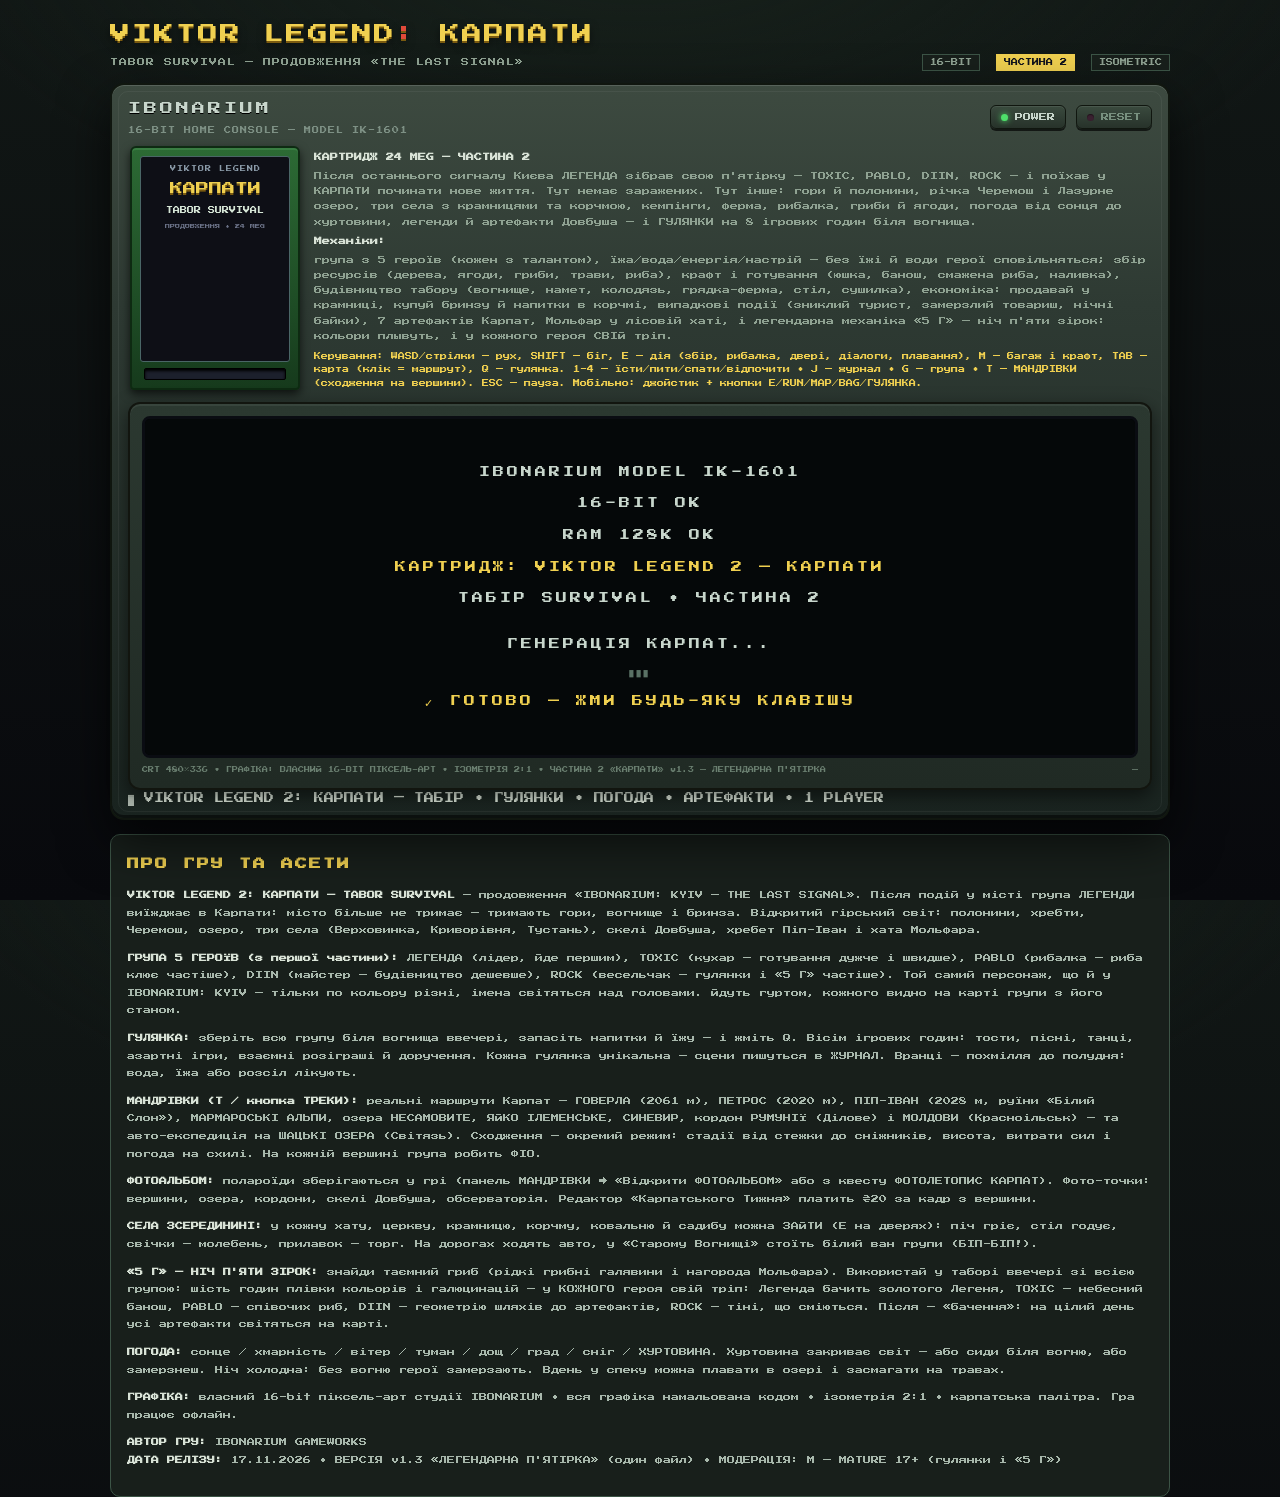
==== index.html @ 7508c74d "Add files via upload" ====
<!DOCTYPE html>
<html lang="uk">
<head>
<meta charset="UTF-8">
<meta name="viewport" content="width=device-width, initial-scale=1, maximum-scale=1, user-scalable=no">
<title>VIKTOR LEGEND 2: КАРПАТИ — TABOR SURVIVAL • 16-BIT</title>
<link rel="preconnect" href="https://fonts.googleapis.com">
<link rel="preconnect" href="https://fonts.gstatic.com" crossorigin>
<link href="https://fonts.googleapis.com/css2?family=Press+Start+2P&display=swap" rel="stylesheet">
<style>
/* VIKTOR LEGEND 2: KARPATY — console shell + HUD styles (part 2, Carpathian edition) */
:root{
  --bg0:#08090d; --bg1:#111715; --bg2:#181f1b; --bg3:#20292a;
  --met1:#2e3a33; --met2:#3d4a40; --met3:#4a5a4e; --metD:#1a2420;
  --ink:#d8e2d6; --dim:#8fa292; --gold:#f0d050; --red:#e04a3a; --grn:#4ee06a;
  --hp:#4ec84e; --st:#3aa0e0; --hu:#e0a030; --wa:#38b8d8; --mo:#e07ab8;
  --darkhud:#0b1410cc; --darkhud2:#0b1410ee; --line:#3c5446;
}
*{margin:0;padding:0;box-sizing:border-box}
html,body{height:100%}
body{
  background:
    radial-gradient(1200px 600px at 50% -10%, #17211b 0%, transparent 60%),
    linear-gradient(180deg, var(--bg1), var(--bg0));
  color:var(--ink);
  font-family:'Press Start 2P', monospace;
  font-size:10px; line-height:1.6;
  display:flex; justify-content:center;
  padding:18px 10px 30px;
  image-rendering:pixelated;
}
#shell{width:min(1060px,100%);display:flex;flex-direction:column;gap:14px}

/* ---------- header ---------- */
#pagehead{display:flex;justify-content:space-between;align-items:flex-end;gap:10px;flex-wrap:wrap}
.ph-t1{font-size:20px;color:var(--gold);letter-spacing:2px;text-shadow:0 2px 0 #7a5a10, 0 4px 8px #0008}
.ph-dot{color:var(--red)}
.ph-t2{display:block;margin-top:6px;font-size:8px;color:var(--dim);letter-spacing:1px}
.ph-badge{font-size:7px;color:var(--dim);border:1px solid var(--line);padding:4px 7px;margin-left:6px;background:var(--bg2)}
.ph-badge.gold{color:#12141c;background:var(--gold);border-color:var(--gold)}

/* ---------- console shell ---------- */
#console{
  background:linear-gradient(180deg,var(--met2),var(--met1) 30%,var(--metD));
  border:2px solid #10160f; border-radius:14px;
  box-shadow:0 20px 50px #000a, inset 0 1px 0 #ffffff22, inset 0 -3px 0 #0008;
  padding:14px 16px 12px; position:relative;
}
#console:before{content:"";position:absolute;inset:6px;border:1px solid #ffffff0d;border-radius:10px;pointer-events:none}
#console-top{display:flex;justify-content:space-between;align-items:center;gap:10px;flex-wrap:wrap;margin-bottom:10px}
.cbrand{display:flex;flex-direction:column;gap:5px}
.cb1{font-size:13px;color:#c8d6cc;letter-spacing:3px;text-shadow:0 1px 0 #000}
.cb2{font-size:7px;color:#7d9084;letter-spacing:1px}
.cctl{display:flex;gap:10px}
.cbtn{
  font-family:inherit;font-size:8px;color:#c8d6cc;background:linear-gradient(180deg,#3a4a3e,#27322a);
  border:1px solid #10160f;border-radius:6px;padding:7px 10px;cursor:pointer;
  display:flex;align-items:center;gap:7px;box-shadow:0 2px 0 #000a, inset 0 1px 0 #ffffff14;
}
.cbtn:active{transform:translateY(1px)}
.cbtn .led{width:7px;height:7px;border-radius:50%;background:#3a2030;box-shadow:inset 0 1px 1px #0007}
.cbtn.active .led{background:var(--grn);box-shadow:0 0 6px var(--grn)}
.cbtn:not(.active){color:#78907f}

/* cartridge row */
#cartrow{display:flex;gap:14px;align-items:stretch;margin:4px 2px 12px}
#cart{
  width:170px;min-height:96px;border-radius:6px 6px 4px 4px;
  background:linear-gradient(180deg,#2c6a34,#1d4a24 70%,#163a1c);
  border:2px solid #0e2a12; box-shadow:0 4px 10px #000a, inset 0 2px 0 #4e9a5866;
  display:flex;flex-direction:column;padding:8px;position:relative;
}
#cart-label{flex:1;background:#0e0f16;border:1px solid #4a6666;border-radius:3px;padding:8px 6px;display:flex;flex-direction:column;gap:5px;text-align:center}
.cl-top{font-size:6px;color:#8a9aa8;letter-spacing:1px}
.cl-mid{font-size:13px;color:var(--gold);text-shadow:0 2px 0 #7a5a10}
.cl-low{font-size:7px;color:#d6e6d6}
.cl-foot{font-size:5px;color:#6a7186;margin-top:2px}
#cart-slot{height:12px;margin:6px 4px 0;background:#1c202c;border-radius:2px;border:1px solid #000;box-shadow:inset 0 2px 3px #000}
#cart-info{flex:1;font-size:8px;color:var(--dim);line-height:1.9;align-self:center}
#cart-info b{color:var(--ink);display:block;margin:4px 0}
.cart-warn{display:block;margin-top:6px;color:var(--gold);font-size:7px}

/* ---------- TV / CRT ---------- */
#tv{
  background:linear-gradient(180deg,#2b3830,#202a24);
  border:2px solid #12150f;border-radius:12px;padding:12px;
  box-shadow:inset 0 2px 0 #ffffff10, 0 6px 18px #0008;
  position:relative;
}
#crt{position:relative;background:#000;border-radius:8px;overflow:hidden;border:3px solid #0a0c12;box-shadow:inset 0 0 40px #000}
#game{display:block;image-rendering:pixelated;image-rendering:crisp-edges;background:#000;margin:0 auto;width:100%;max-width:480px}
#scanlines{position:absolute;inset:0;pointer-events:none;background:repeating-linear-gradient(180deg,#0000 0 2px,#00000038 2px 3px);mix-blend-mode:multiply}
#vign{position:absolute;inset:0;pointer-events:none;background:radial-gradient(ellipse at center, transparent 55%, #00000070 100%)}
#btn-fs-crt{position:absolute;right:8px;top:8px;z-index:9;font-family:inherit;font-size:9px;color:#c8d6cc;background:#0b141088;border:1px solid var(--line);cursor:pointer;padding:4px 6px}
#tv-foot{display:flex;justify-content:space-between;gap:8px;font-size:6px;color:#6a7f70;margin-top:8px;flex-wrap:wrap}

/* ---------- touch controls ---------- */
#dpad{position:absolute;left:3.5%;bottom:8%;width:92px;height:92px;z-index:8;touch-action:none}
#dpad-stick{position:absolute;inset:0;border-radius:50%;background:#0b1410aa;border:2px solid var(--line)}
#dpad.on #dpad-stick{border-color:var(--gold)}
#dpad-knob{position:absolute;left:50%;top:50%;width:36px;height:36px;margin:-18px 0 0 -18px;border-radius:50%;background:#2a382e;border:2px solid var(--line);box-shadow:0 3px 0 #000}
#tbtns{position:absolute;right:3.5%;bottom:8%;display:grid;grid-template-columns:repeat(2,64px);gap:8px;z-index:8}
.tbn{width:64px;height:34px;display:flex;align-items:center;justify-content:center;font-size:8px;color:#d8e2d6;background:#0b1410aa;border:2px solid var(--line);border-radius:8px;user-select:none;cursor:pointer;touch-action:none}
.tbn.on{background:#2a3a2e;border-color:var(--gold);color:var(--gold)}
.tbn.q{grid-column:1/3;height:30px;color:var(--mo);font-size:7px}

/* ---------- HUD ---------- */
.hidden{display:none !important}
#hud{position:absolute;inset:0;pointer-events:none;font-size:8px;z-index:5}
#hud-tl{position:absolute;left:2.5%;top:3%;display:flex;gap:8px;align-items:flex-start}
#face{image-rendering:pixelated;border:2px solid #455c4e;background:#0b1410;box-shadow:0 2px 0 #000}
#hud-bars{display:flex;flex-direction:column;gap:4px;background:var(--darkhud);border:1px solid var(--line);padding:6px 8px;min-width:158px}
.bname{font-size:6px;color:var(--ink)}
.bar{position:relative;height:8px;background:#171a24;border:1px solid #000;width:140px}
.bar i{position:absolute;left:0;top:0;bottom:0;background:var(--hp);width:100%}
.bar u{position:absolute;right:2px;top:-1px;font-size:6px;color:#fff8;text-decoration:none;line-height:9px}
.bar-row{display:flex;align-items:center;gap:4px}
.bar.mini{width:48px;height:5px}
.bar.mini i{background:var(--hu)}
.bar.mini.wa i{background:var(--wa)}
.bar.mini.mo i{background:var(--mo)}
.lbls{font-size:5px;color:#8a9a8e;gap:10px}
.lbls span{width:48px;text-align:center}
#hud-team{display:flex;flex-direction:column;gap:2px;margin-top:3px}
.tm-row{display:flex;align-items:center;gap:5px;font-size:6px;color:#b8c8ba}
.tm-row .dot{width:6px;height:6px;flex:0 0 auto}
.tm-row .stt{margin-left:auto;color:#78907f}
.tm-row.bad .stt{color:#e07060}

#hud-tr{position:absolute;right:2.5%;top:3%;display:flex;flex-direction:column;align-items:flex-end;gap:4px}
#hud-loc{font-size:8px;color:var(--gold);text-shadow:0 1px 0 #000;background:var(--darkhud);border:1px solid var(--line);padding:3px 6px}
#hud-day{font-size:6px;color:#aec6b4;background:var(--darkhud);border:1px solid var(--line);padding:3px 6px}
#hud-day b{color:var(--gold)}
#hud-wx.wxs{color:#f0d050}#hud-wx.wxc{color:#c8cdd8}#hud-wx.wxw{color:#c8cdd8}#hud-wx.wxf{color:#9aa8c0}#hud-wx.wxr{color:#7ab0e0}#hud-wx.wxh{color:#8ad0e0}#hud-wx.wxn{color:#a8c8e8}#hud-wx.wxb{color:#e8f4ff}
#minimap{image-rendering:pixelated;border:2px solid var(--line);background:#07080d;box-shadow:0 2px 0 #000;width:120px;height:120px}
#hud-mission{display:flex;align-items:center;gap:6px;background:var(--darkhud);border:1px solid var(--line);padding:5px 7px;max-width:200px}
.mflag{width:0;height:0;border-left:6px solid transparent;border-right:6px solid transparent;border-top:8px solid var(--gold);flex:0 0 auto}
#hud-mtitle{font-size:6px;color:var(--gold);line-height:1.5}
#hud-mob{font-size:6px;color:var(--grn);background:var(--darkhud);border:1px solid var(--line);padding:3px 6px}
#hud-mob:empty{display:none}

#hud-alert{position:absolute;left:50%;top:2.5%;transform:translateX(-50%);font-size:7px;letter-spacing:1px;
  padding:5px 10px;background:var(--darkhud2);border:1px solid var(--line);white-space:nowrap;z-index:6;
  max-width:62%;overflow:hidden;text-overflow:ellipsis;text-shadow:0 1px 0 #000}
#hud-alert.al-red{color:#ffb2a2;background:#3a1210dd;border-color:#e04a3a;animation:alblink .9s ease-in-out infinite}
#hud-alert.al-warn{color:#f0d050;background:#2e2410dd;border-color:#b08624;animation:alblink 1.6s ease-in-out infinite}
#hud-alert.al-ok{color:#8fd090;background:#122a18dd;border-color:#3e7a4e}
#hud-alert.al-fun{color:#e8a0d0;background:#2a1028dd;border-color:#b05a98;animation:alblink 1.2s ease-in-out infinite}
@keyframes alblink{0%,100%{opacity:1}50%{opacity:.5}}

#hotbar{position:absolute;left:2.5%;bottom:26%;display:flex;gap:6px;z-index:5}
.slot{position:relative;width:44px;height:30px;background:var(--darkhud2);border:2px solid var(--line);display:flex;align-items:center;justify-content:center}
.slot b{position:absolute;left:2px;top:1px;font-size:6px;color:#8a9a8e;font-weight:400}
.slot span{font-size:5px;color:var(--ink);text-align:center;line-height:1.3}

#prompt{position:absolute;left:50%;bottom:24%;transform:translateX(-50%);font-size:8px;color:#fff;background:var(--darkhud2);border:1px solid var(--gold);padding:6px 10px;white-space:nowrap;z-index:5}
#prompt b{color:var(--gold)}
#log{position:absolute;left:50%;bottom:6%;transform:translateX(-50%);display:flex;flex-direction:column;gap:2px;align-items:center;width:70%;z-index:5}
.log-line{font-size:6px;color:#cfd8d2;background:#0b1410aa;padding:2px 6px;animation:logfade 4s forwards;text-align:center}
.log-line.gold{color:var(--gold)}
.log-line.red{color:#ff8a7a}
.log-line.fun{color:#e8a0d0}
@keyframes logfade{0%{opacity:0;transform:translateY(4px)}8%{opacity:1;transform:none}75%{opacity:1}100%{opacity:0}}
#banner{position:absolute;left:50%;top:30%;transform:translateX(-50%);font-size:10px;color:var(--gold);background:var(--darkhud2);border:2px solid var(--gold);padding:10px 16px;text-align:center;animation:ban 2.6s forwards;white-space:nowrap;z-index:7;max-width:90%}
@keyframes ban{0%{opacity:0;transform:translateX(-50%) scale(.9)}10%{opacity:1;transform:translateX(-50%) scale(1)}80%{opacity:1}100%{opacity:0}}

/* ---------- screens / panels ---------- */
/* v1.3: z-index 30 — ДІАЛОГИ ТА ПАНЕЛІ ПОВЕРХ МОБІЛЬНИХ КНОПОК (dpad/tbtns z:8) */
#ui{position:absolute;inset:0;pointer-events:none;font-size:9px;z-index:30}
.screen{position:absolute;inset:0;background:#050809;display:flex;flex-direction:column;align-items:center;justify-content:center;gap:14px;pointer-events:auto;text-align:center;padding:4%}
.menu{display:flex;flex-direction:column;gap:8px;align-items:center}
.mi{font-size:9px;color:#9ab5a5;padding:7px 14px;border:1px solid transparent;cursor:pointer;letter-spacing:1px}
.mi.sel{color:var(--gold);border-color:var(--gold);background:#f0d05014}
.mi:before{content:"» ";visibility:hidden}
.mi.sel:before{visibility:visible}

#boot{justify-content:center}
#boot .bline{font-size:11px;color:#c8d6cc;letter-spacing:3px}
#boot .bline.dim{font-size:7px;color:#5a7165}
#boot .bline.gold{color:var(--gold)}
#boot .blink{animation:blink 1s steps(2) infinite}
@keyframes blink{50%{opacity:0}}

#title{background:radial-gradient(ellipse at 50% 30%, #101a12 0%, #050809 75%)}
#logo{image-rendering:pixelated;width:min(480px,80%)}
#title-foot{font-size:6px;color:#5a7165;letter-spacing:1px}

#dlg{background:#05080966}
#dlg-box{width:min(92%,460px);background:var(--darkhud2);border:2px solid var(--line);padding:14px;text-align:left}
#dlg-name{font-size:8px;color:var(--gold);margin-bottom:8px}
#dlg-text{font-size:8px;color:#d8e2d6;line-height:2;min-height:44px}
#dlg-opts{display:flex;flex-direction:column;gap:6px;margin-top:10px}
.dopt{font-size:8px;color:#9ab5a5;border:1px solid var(--line);padding:6px 8px;cursor:pointer;text-align:left}
.dopt.sel{color:var(--gold);border-color:var(--gold)}
.dopt small{display:block;color:#6a8a76;font-size:6px;margin-top:2px}

#panel{background:#04070a;padding:2.5%}
#panel-box{width:min(96%,700px);max-height:100%;margin:0 auto;display:flex;flex-direction:column;background:var(--darkhud2);border:2px solid var(--line);padding:12px;text-align:left}
#panel-head{display:flex;justify-content:space-between;align-items:center;gap:8px;margin-bottom:8px}
#panel-title{font-size:11px;color:var(--gold);letter-spacing:2px}
#panel-x{font-size:6px;color:#6a8a76}
#panel-body{overflow-y:auto;font-size:8px;line-height:1.9;min-height:120px}
#panel-body::-webkit-scrollbar{width:8px}
#panel-body::-webkit-scrollbar-thumb{background:var(--met2)}
.prow{display:flex;gap:8px;align-items:center;background:#0b141066;border:1px solid var(--line);padding:6px 8px;margin-bottom:4px}
.prow.click{cursor:pointer}
.prow.click:hover{border-color:var(--gold)}
.prow .q{color:var(--gold);min-width:30px}
.prow .nm{flex:1}
.prow .ds{color:#6a8a76;font-size:6px;flex:1.4}
.prow .ok{color:var(--grn);font-size:6px}
.prow .no{color:#78907f;font-size:6px}
.prow.head{color:var(--gold);background:#14201a66}
.prow.done{opacity:.5}
.pcard{background:#0b141066;border:1px solid var(--line);padding:8px;margin-bottom:6px}
.pcard b{color:var(--gold)}
.pcard .ds{color:#8fa292;font-size:7px;line-height:1.8}
.bar-in{width:100%;height:8px;background:#171a24;border:1px solid #000;margin-top:4px;position:relative}
.bar-in i{position:absolute;left:0;top:0;bottom:0;background:var(--gold)}

#scene{background:#050809cc}
#scene-box{width:min(94%,480px);background:var(--darkhud2);border:2px solid var(--mo);padding:16px}
#scene-icon{font-size:22px;margin-bottom:8px}
#scene-title{font-size:10px;color:var(--mo);letter-spacing:1px;margin-bottom:10px}
#scene-text{font-size:8px;color:#e6dced;line-height:2.1;text-align:left}
#scene-foot{font-size:7px;color:#8a7a9a;margin-top:10px;animation:blink 1.4s steps(2) infinite}

#fade{position:absolute;inset:0;background:#000;pointer-events:auto;opacity:0;transition:opacity .5s}
#fade.on{opacity:1}

/* big map */
#map-row{display:flex;gap:10px;align-items:center;justify-content:center;width:min(96%,700px);flex-wrap:wrap}
#mapc{image-rendering:pixelated;width:min(100%,470px);border:2px solid var(--line);background:#07080d;cursor:crosshair}
#map-side{width:170px;max-height:300px;overflow-y:auto;text-align:left}
.map-it{font-size:7px;padding:5px 6px;border:1px solid var(--line);margin-bottom:4px;cursor:pointer;color:#b8c8ba;background:#0b141066}
.map-it:hover{border-color:var(--gold);color:var(--gold)}
.map-it small{display:block;color:#6a8a76;font-size:6px}

/* ---------- about / footer ---------- */
#about{background:var(--bg2);border:1px solid var(--line);border-radius:10px;padding:16px;font-size:8px;line-height:2.2;color:#a8b8ac;text-align:left}
#about h3{font-size:12px;color:var(--gold);margin-bottom:10px;letter-spacing:2px}
#about p{margin-bottom:10px}
#about b{color:var(--ink)}

/* ---------- fake fullscreen / mobile ---------- */
@media (max-width:700px){
  body{padding:8px 4px 16px}
  .ph-t1{font-size:12px}
  #cartrow{flex-direction:column}
  #cart{width:100%}
  #cart-info{font-size:7px}
  .tbn{width:56px;height:30px;font-size:7px}
  #dpad{width:78px;height:78px}
  /* v1.3: КОМПАКТНИЙ HUD — щоб картинка не втрачалась */
  #hud-bars{min-width:104px;padding:4px 6px;gap:3px}
  .bar{width:92px;height:7px}
  #minimap{width:84px;height:84px;border-width:1px}
  #hud-team{margin-top:2px;gap:1px}
  .tm-row{font-size:5px;gap:3px}
  .tm-row .stt{display:none}
  #hud-mission{max-width:140px;padding:4px 5px}
  #hud-mtitle{font-size:5px}
  #hud-loc{font-size:6px;padding:2px 4px}
  #hud-day{font-size:5px;padding:2px 4px}
  #hud-alert{font-size:6px;max-width:86%;padding:4px 7px}
  #hotbar{bottom:34%;gap:4px}
  .slot{width:36px;height:25px}
  .slot span{font-size:4.5px}
  #prompt{font-size:7px;padding:4px 8px;bottom:26%}
  .log-line{font-size:5px}
  #banner{font-size:8px;padding:8px 12px}
  /* діалоги/панелі: більша частина екрана, менші шрифти */
  #dlg-box{width:97%;padding:10px}
  #dlg-text{font-size:7px;line-height:1.8;min-height:34px}
  #dlg-name{font-size:7px;margin-bottom:5px}
  .dopt{font-size:7px;padding:8px 7px}
  #panel{padding:2%}
  #panel-title{font-size:9px}
  #panel-body{font-size:7px;line-height:1.7}
  .prow .ds{font-size:5px}
  .prow .ok,.prow .no{font-size:5px}
  .pcard .ds{font-size:6px}
  #map-side{width:132px}
}
@media (max-width:420px){
  #hud-team{display:none}
  #minimap{width:70px;height:70px}
  .bar{width:78px}
  #hud-mission{max-width:120px}
}
body.fakefs #shell{max-width:100%}
body.fakefs #console{display:none}
body.fakefs #tv{position:fixed;inset:0;border-radius:0;padding:0;display:flex;align-items:center;justify-content:center;background:#000}
body.fakefs #crt{width:100%;height:100%;border:none;border-radius:0}
body.fakefs #game{width:100%;height:100%;object-fit:contain}

/* ---- v1.2: фотоальбом ---- */
#album-grid{display:flex;flex-wrap:wrap;gap:8px}
.alb-it{width:96px;cursor:pointer;transition:transform .12s}
.alb-it:hover{outline:1px solid var(--gold);transform:scale(1.04)}
#album-big{display:flex;justify-content:center;margin-top:10px}
#alb-big{image-rendering:pixelated}

</style>
</head>
<body>
<div id="shell">
  <header id="pagehead">
    <div class="ph-l">
      <span class="ph-t1">VIKTOR LEGEND<span class="ph-dot">:</span> КАРПАТИ</span>
      <span class="ph-t2">TABOR SURVIVAL — ПРОДОВЖЕННЯ «THE LAST SIGNAL»</span>
    </div>
    <div class="ph-r">
      <span class="ph-badge">16-BIT</span>
      <span class="ph-badge gold">ЧАСТИНА 2</span>
      <span class="ph-badge">ISOMETRIC</span>
    </div>
  </header>

  <div id="console">
    <div id="console-top">
      <div class="cbrand">
        <span class="cb1">IBONARIUM</span>
        <span class="cb2">16-BIT HOME CONSOLE — MODEL IK-1601</span>
      </div>
      <div class="cctl">
        <button id="btn-power" class="cbtn active" title="Живлення"><i class="led"></i><span>POWER</span></button>
        <button id="btn-reset" class="cbtn" title="Перезапуск гри"><i class="led"></i><span>RESET</span></button>
      </div>
    </div>

    <div id="cartrow">
      <div id="cart">
        <div id="cart-label">
          <span class="cl-top">VIKTOR LEGEND</span>
          <span class="cl-mid">КАРПАТИ</span>
          <span class="cl-low">TABOR SURVIVAL</span>
          <span class="cl-foot">ПРОДОВЖЕННЯ • 24 MEG</span>
        </div>
        <div id="cart-slot"></div>
      </div>
      <div id="cart-info">
        <b>КАРТРИДЖ 24 MEG — ЧАСТИНА 2</b>
        Після останнього сигналу Києва ЛЕГЕНДА зібрав свою п'ятірку — TOXIC, PABLO, DIIN, ROCK — і поїхав у КАРПАТИ починати нове життя. Тут немає заражених. Тут інше: гори й полонини, річка Черемош і Лазурне озеро, три села з крамницями та корчмою, кемпінги, ферма, рибалка, гриби й ягоди, погода від сонця до хуртовини, легенди й артефакти Довбуша — і ГУЛЯНКИ на 8 ігрових годин біля вогнища.
        <b>Механіки:</b> група з 5 героїв (кожен з талантом), їжа/вода/енергія/настрій — без їжі й води герої сповільняться; збір ресурсів (дерева, ягоди, гриби, трави, риба), крафт і готування (юшка, банош, смажена риба, наливка), будівництво табору (вогнище, намет, колодязь, грядка-ферма, стіл, сушилка), економіка: продавай у крамниці, купуй бринзу й напитки в корчмі, випадкові події (зниклий турист, замерзлий товариш, нічні байки), 7 артефактів Карпат, Мольфар у лісовій хаті, і легендарна механіка «5 Г» — ніч п'яти зірок: кольори плывуть, і у кожного героя СВІЙ тріп.
        <span class="cart-warn">Керування: WASD/стрілки — рух, SHIFT — біг, E — дія (збір, рибалка, двері, діалоги, плавання), M — багаж і крафт, TAB — карта (клік = маршрут), Q — гулянка. 1-4 — їсти/пити/спати/відпочити • J — журнал • G — група • T — МАНДРІВКИ (сходження на вершини). ESC — пауза. Мобільно: джойстик + кнопки E/RUN/MAP/BAG/ГУЛЯНКА.</span>
      </div>
    </div>

    <div id="tv">
      <div id="crt">
        <canvas id="game" width="480" height="336"></canvas>
        <div id="scanlines"></div>
        <div id="vign"></div>
        <button id="btn-fs-crt" title="На все вікно (V / подвійний клік)">⛶</button>
        <div id="dpad"><div id="dpad-stick"><div id="dpad-knob"></div></div></div>
        <div id="tbtns">
          <div class="tbn" data-tk="a">E</div>
          <div class="tbn" data-tk="h">RUN</div>
          <div class="tbn" data-tk="c">MAP</div>
          <div class="tbn" data-tk="d">BAG</div>
          <div class="tbn" data-tk="g">ГРУПА</div>
          <div class="tbn q" data-tk="q">ГУЛЯНКА</div>
          <div class="tbn" data-tk="t">ТРЕКИ</div>
        </div>

        <div id="hud" class="hidden">
          <div id="hud-tl">
            <canvas id="face" width="46" height="46"></canvas>
            <div id="hud-bars">
              <div class="bname">ЛЕГЕНДА — ЛІДЕР</div>
              <div class="bar hp"><i id="bar-hp"></i><u>СИЛИ</u></div>
              <div class="bar-row">
                <div class="bar mini hu"><i id="bar-hu"></i></div>
                <div class="bar mini wa"><i id="bar-wa"></i></div>
                <div class="bar mini mo"><i id="bar-mo"></i></div>
              </div>
              <div class="bar-row lbls"><span>ЇЖА</span><span>ВОДА</span><span>НАСТРІЙ</span></div>
              <div id="hud-team"></div>
            </div>
          </div>

          <div id="hud-tr">
            <div id="hud-day">ДЕНЬ 1 <span id="hud-clock">08:00</span> <span id="hud-wx" class="wxs">СОНЦЕ</span> <b id="hud-money">₴0</b></div>
            <canvas id="minimap" width="120" height="120"></canvas>
            <div id="hud-mission">
              <span class="mflag"></span>
              <div id="hud-mtitle">...</div>
            </div>
            <div id="hud-mob"></div>
          </div>

          <div id="hud-alert" class="hidden"></div>

          <div id="hotbar">
            <div class="slot" data-i="0"><b>1</b><span>ЇСТИ</span></div>
            <div class="slot" data-i="1"><b>2</b><span>ПИТИ</span></div>
            <div class="slot" data-i="2"><b>3</b><span>СПАТИ</span></div>
            <div class="slot" data-i="3"><b>4</b><span>ВІДПОЧ.</span></div>
          </div>

          <div id="prompt" class="hidden"></div>
          <div id="log"></div>
          <div id="banner" class="hidden"></div>
        </div>

        <div id="ui">
          <div id="boot" class="screen"></div>

          <div id="title" class="screen hidden">
            <canvas id="logo" width="320" height="150"></canvas>
            <div id="menu"></div>
            <div id="title-foot">© 199X IBONARIUM GAMES • КАРПАТИ • 16-BIT ISOMETRIC SURVIVAL</div>
          </div>

          <div id="dlg" class="screen hidden">
            <div id="dlg-box">
              <div id="dlg-name">—</div>
              <div id="dlg-text">—</div>
              <div id="dlg-opts"></div>
            </div>
          </div>

          <div id="panel" class="screen hidden">
            <div id="panel-box">
              <div id="panel-head"><span id="panel-title">—</span><b id="panel-x">ESC — ЗАКРИТИ</b></div>
              <div id="panel-body"></div>
            </div>
          </div>

          <div id="scene" class="screen hidden">
            <div id="scene-box">
              <div id="scene-icon">🔥</div>
              <div id="scene-title">—</div>
              <div id="scene-text">—</div>
              <div id="scene-foot">ДАЛІ ▶ (E / клік)</div>
            </div>
          </div>

          <div id="fade" class="hidden"></div>
        </div>
      </div>
      <div id="tv-foot">
        <span>CRT 480×336 • ГРАФІКА: ВЛАСНИЙ 16-BIT ПІКСЕЛЬ-АРТ • ІЗОМЕТРІЯ 2:1 • ЧАСТИНА 2 «КАРПАТИ» v1.3 — ЛЕГЕНДАРНА П'ЯТІРКА</span>
        <span id="fps">—</span>
      </div>
    </div>

    <div id="console-foot">
      <span>▓ VIKTOR LEGEND 2: КАРПАТИ — ТАБІР • ГУЛЯНКИ • ПОГОДА • АРТЕФАКТИ • 1 PLAYER</span>
    </div>
  </div>

  <section id="about">
    <h3>ПРО ГРУ ТА АСЕТИ</h3>
    <p><b>VIKTOR LEGEND 2: КАРПАТИ — TABOR SURVIVAL</b> — продовження «IBONARIUM: KYIV — THE LAST SIGNAL». Після подій у місті група ЛЕГЕНДИ виїжджає в Карпати: місто більше не тримає — тримають гори, вогнище і бринза. Відкритий гірський світ: полонини, хребти, Черемош, озеро, три села (Верховинка, Криворівня, Тустань), скелі Довбуша, хребет Піп-Іван і хата Мольфара.</p>
    <p><b>ГРУПА 5 ГЕРОЇВ (з першої частини):</b> ЛЕГЕНДА (лідер, йде першим), TOXIC (кухар — готування дужче і швидше), PABLO (рибалка — риба клює частіше), DIIN (майстер — будівництво дешевше), ROCK (весельчак — гулянки і «5 Г» частіше). Той самий персонаж, що й у IBONARIUM: KYIV — тільки по кольору різні, імена світяться над головами. Йдуть гуртом, кожного видно на карті групи з його станом.</p>
    <p><b>ГУЛЯНКА:</b> зберіть всю групу біля вогнища ввечері, запасіть напитки й їжу — і жміть Q. Вісім ігрових годин: тости, пісні, танці, азартні ігри, взаємні розіграші й доручення. Кожна гулянка унікальна — сцени пишуться в ЖУРНАЛ. Вранці — похмілля до полудня: вода, їжа або розсіл лікують.</p>
    <p><b>МАНДРІВКИ (T / кнопка ТРЕКИ):</b> реальні маршрути Карпат — ГОВЕРЛА (2061 м), ПЕТРОС (2020 м), ПІП-ІВАН (2028 м, руїни «Білий Слон»), МАРМАРОСЬКІ АЛЬПИ, озера НЕСАМОВИТЕ, ЯЙКО ІЛЕМЕНСЬКЕ, СИНЕВИР, кордон РУМУНІЇ (Ділове) і МОЛДОВИ (Красноільськ) — та авто-експедиція на ШАЦЬКІ ОЗЕРА (Світязь). Сходження — окремий режим: стадії від стежки до сніжників, висота, витрати сил і погода на схилі. На кожній вершині група робить ФІО.</p>
  <p><b>ФОТОАЛЬБОМ:</b> полароїди зберігаються у грі (панель МАНДРІВКИ → «Відкрити ФОТОАЛЬБОМ» або з квесту ФОТОЛЕТОПИС КАРПАТ). Фото-точки: вершини, озера, кордони, скелі Довбуша, обсерваторія. Редактор «Карпатського Тижня» платить ₴20 за кадр з вершини.</p>
  <p><b>СЕЛА ЗСЕРЕДИНИНІ:</b> у кожну хату, церкву, крамницю, корчму, ковальню й садибу можна ЗАЙТИ (E на дверях): піч гріє, стіл годує, свічки — молебень, прилавок — торг. На дорогах ходять авто, у «Старому Вогнищі» стоїть білий ван групи (БІП-БІП!).</p>
  <p><b>«5 Г» — НІЧ П'ЯТИ ЗІРОК:</b> знайди таємний гриб (рідкі грибні галявини і нагорода Мольфара). Використай у таборі ввечері зі всією групою: шість годин плівки кольорів і галюцинацій — у КОЖНОГО героя свій тріп: Лєгенда бачить золотого Легеня, TOXIC — небесний банош, PABLO — співочих риб, DIIN — геометрію шляхів до артефактів, ROCK — тіні, що сміються. Після — «бачення»: на цілий день усі артефакти світяться на карті.</p>
    <p><b>ПОГОДА:</b> сонце / хмарність / вітер / туман / дощ / град / сніг / ХУРТОВИНА. Хуртовина закриває світ — або сиди біля вогню, або замерзнеш. Ніч холодна: без вогню герої замерзають. Вдень у спеку можна плавати в озері і засмагати на травах.</p>
    <p><b>ГРАФІКА:</b> власний 16-bit піксель-арт студії IBONARIUM • вся графіка намальована кодом • ізометрія 2:1 • карпатська палітра. Гра працює офлайн.</p>
    <p><b>АВТОР ГРУ:</b> IBONARIUM GAMEWORKS<br><b>ДАТА РЕЛІЗУ:</b> 17.11.2026 • ВЕРСІЯ v1.3 «ЛЕГЕНДАРНА П'ЯТІРКА» (один файл) • МОДЕРАЦІЯ: M — MATURE 17+ (гулянки і «5 Г»)</p>
  </section>
</div>
<script>
/* VIKTOR LEGEND 2: KARPATY — palette + pixel-bake helpers (continuation of IBONARIUM engine) */
window.IB = {};
IB.M = Math;
IB.rnd = (a,b)=>a+IB.M.random()*(b-a);
IB.ri  = (a,b)=>IB.M.floor(a+IB.M.random()*(b-a+1));
IB.clamp=(v,a,b)=>v<a?a:(v>b?b:v);
IB.lerp=(a,b,t)=>a+(b-a)*t;
IB.dist=(ax,ay,bx,by)=>IB.M.hypot(bx-ax,by-ay);
IB.hsh=(x,y,s=0)=>{let h=(x*374761393+y*668265263+s*1274126177)|0;h=((h^(h>>13))*1274126177)|0;h=(h^(h>>>16))>>>0;return h/4294967296;};
IB.pick=(arr,seed)=>arr[IB.M.floor((seed!==undefined?IB.hsh(seed,7,3):IB.M.random())*arr.length)%arr.length];

IB.mk = (w,h)=>{const c=document.createElement('canvas');c.width=w;c.height=h;const g=c.getContext('2d');g.imageSmoothingEnabled=false;c.g=g;return c;};

/* КАРПАТСЬКА палітра: густий ліс, смереки, полонини, гірська річка, сніг */
IB.PAL = {
  blk:'#000000', d01:'#0e120e', d02:'#1a201a', d03:'#28302a',
  gr1:'#5e6a5e', gr2:'#82928a', gr3:'#9aa8a0', gr4:'#b8c4bc', gr5:'#d4dcd6', wht:'#eceff0',
  sk1:'#f0a482', sk2:'#d88c66', sk3:'#b87050',
  /* трава/полонина — соковита, альпійська */
  g1:'#2a3a22', g2:'#384c2c', g3:'#486036', g4:'#58723e', g5:'#6a8448', g6:'#7e9454',
  ol1:'#4c6232', ol2:'#667a3e',
  /* лісова підстилка */
  f1:'#243018', f2:'#32402a', f3:'#3e4e34',
  /* смуга — хвоя */
  p1:'#16321e', p2:'#1e4228', p3:'#265232', p4:'#2e623c',
  /* скеля/камінь */
  c1:'#3e4440', c2:'#58605a', c3:'#6e7872', c4:'#88928c',
  /* сніг */
  sn1:'#c8d8e4', sn2:'#dce8f0', sn3:'#f0f6f8',
  /* стежки/ґрунт */
  r1:'#6a4a2c', r2:'#8a6038', r3:'#a87848', r4:'#c49058',
  /* дерево-будівля: дерево, гонт, стіни */
  b1:'#4e3a20', b2:'#6e5230', b3:'#8a6a42', b4:'#a68754',
  w1:'#5e4628', w2:'#7a5e38', w3:'#96784e',
  /* дахи — гон т/ бляха */
  rf1:'#5a3420', rf2:'#7a4630', rf3:'#9a5c3e', rf4:'#b87452',
  /* вода — гірська, прозора бірюза */
  a1:'#16323a', a2:'#1e4450', a3:'#28565f', a4:'#3a6c74',
  y1:'#7a5e18', y2:'#b08624', y3:'#d8a834', y4:'#f0bc42',
  u1:'#2a3e5c', u2:'#5c78a4', u3:'#708cb8',
  /* вода річки */
  rd1:'#7c2820', rd2:'#b84840', rd3:'#cc6252',
  zd:'#5cb878', zd2:'#489a60', zd3:'#7ccc8e',
  t1:'#4c4e56', t2:'#5e6068', t3:'#8a8c94',
  m1:'#44484f', m2:'#5c6068', m3:'#848892', m4:'#b4b8c0',
  n1:'#101422', n2:'#1a2030', n3:'#263044',
  sa1:'#9e8c62', sa2:'#b4a074', sa3:'#c8b888',
  mn1:'#8a8c94', mn2:'#9a9ca4',
  or1:'#e07038',
  /* ягоди/квіти */
  be1:'#b82840', be2:'#d84058', be3:'#2a3a8c', be4:'#4050b8',
  fl1:'#e8d050', fl2:'#c85078', fl3:'#9a70d0',
  /* магія/артефакти/тріп */
  mg1:'#40e0d0', mg2:'#70f0e0', mg3:'#b06ae0', mg4:'#e0a0f0',
  trip1:'#ff5a9e', trip2:'#50e8b0', trip3:'#5aa0ff', trip4:'#ffe14e',
};

IB.P = (g,x,y,w,h,c)=>{g.fillStyle=c;g.fillRect(x|0,y|0,w|0,h|0);};
IB.PA = (g,pts,c)=>{g.fillStyle=c;g.beginPath();g.moveTo(pts[0][0],pts[0][1]);for(let i=1;i<pts.length;i++)g.lineTo(pts[i][0],pts[i][1]);g.closePath();g.fill();};
IB.O = (g,x,y,rx,ry,c)=>{g.fillStyle=c;g.beginPath();g.ellipse(x,y,rx,ry,0,0,7);g.fill();};
IB.speck=(g,x,y,w,h,c,n,seed=0)=>{for(let i=0;i<n;i++){const px=x+IB.hsh(i,seed,1)*w,py=y+IB.hsh(i,seed,2)*h;g.fillStyle=c;g.fillRect(px|0,py|0,1,1);}};
IB.shade=(hex,f)=>{
  const n=parseInt(hex.slice(1),16),r=(n>>16)&255,g=(n>>8)&255,b=n&255;
  const t=f>0?255:0,p=IB.M.abs(f);
  const m=v=>IB.M.round(IB.lerp(v,t,p));
  return '#'+((IB.clamp(m(r),0,255)<<16)|(IB.clamp(m(g),0,255)<<8)|IB.clamp(m(b),0,255)).toString(16).padStart(6,'0');
};
IB.rhomb=(g,x,y,w,h,c)=>{IB.PA(g,[[x,y+h/2],[x+w/2,y],[x+w,y+h/2],[x+w/2,y+h]],c);};
IB.isoBox=(g,x,y,w,d,hh,ct,cl,cr)=>{
  IB.PA(g,[[x,y+d/2],[x+w/2,y],[x+w,y+d/2],[x+w/2,y+d]],ct);
  IB.PA(g,[[x,y+d/2],[x+w/2,y+d],[x+w/2,y+d+hh],[x,y+d/2+hh]],cl);
  IB.PA(g,[[x+w/2,y+d],[x+w,y+d/2],[x+w,y+d/2+hh],[x+w/2,y+d+hh]],cr);
};

/* час/доба */
IB.DAY_LEN=480;              /* 480 c = 24 ігрових години (1 год = 20 с) */
IB.nightFactor=function(t){
  const h=(t===undefined?IB.G.t:t)%24;
  if(h<5.5)return 1;
  if(h<8)return 1-(h-5.5)/2.5;
  if(h<18.5)return 0;
  if(h<21)return (h-18.5)/2.5;
  return 1;
};
IB.clockStr=function(t){
  const h=(t===undefined?IB.G.t:t)%24;
  const hh=IB.M.floor(h),mm=IB.M.floor((h-hh)*60);
  return (hh<10?'0':'')+hh+':'+(mm<10?'0':'')+mm;
};
IB.hStr=function(){const h=IB.G.t%24;return IB.M.floor(h);};

</script>
<script>
/* VIKTOR LEGEND 2 — audio.js: WebAudio SFX + 16-bit мелодії (тема меню, ліс, ГУЛЯНКА, тріп) */
IB.AUDIO=(function(){
  let ctx=null,master=null,muted=false,musicOn=true;
  let cur=null,curName='';

  function init(){
    if(ctx)return;
    try{
      ctx=new (window.AudioContext||window.webkitAudioContext)();
      master=ctx.createGain();master.gain.value=0.5;master.connect(ctx.destination);
    }catch(e){}
  }
  function vol(v){if(master)master.gain.value=muted?0:v;}
  function setMuted(m){muted=m;if(master)master.gain.value=m?0:0.5;}

  /* --- примітиви --- */
  function beep(f,dur,type='square',v=0.16,slide=0){
    if(!ctx||muted)return;
    const o=ctx.createOscillator(),g=ctx.createGain();
    o.type=type;o.frequency.value=f;
    if(slide)o.frequency.exponentialRampToValueAtTime(IB.M.max(20,f+slide),ctx.currentTime+dur);
    g.gain.setValueAtTime(v,ctx.currentTime);
    g.gain.exponentialRampToValueAtTime(0.001,ctx.currentTime+dur);
    o.connect(g);g.connect(master);
    o.start();o.stop(ctx.currentTime+dur);
  }
  function noise(dur,v=0.14,fLow=400){
    if(!ctx||muted)return;
    const n=ctx.sampleRate*dur,buf=ctx.createBuffer(1,n,ctx.sampleRate),d=buf.getChannelData(0);
    for(let i=0;i<n;i++)d[i]=(IB.M.random()*2-1)*(1-i/n);
    const s=ctx.createBufferSource();s.buffer=buf;
    const fl=ctx.createBiquadFilter();fl.type='lowpass';fl.frequency.value=fLow;
    const g=ctx.createGain();g.gain.value=v;
    s.connect(fl);fl.connect(g);g.connect(master);s.start();
  }

  const SFX={
    step(){noise(0.05,0.03,300);},
    chop(){noise(0.12,0.2,900);beep(140,0.08,'square',0.08);},
    pick(){beep(660,0.07,'square',0.12);beep(880,0.09,'square',0.1);},
    berry(){beep(520,0.06,'square',0.1);beep(780,0.08,'square',0.08);},
    eat(){noise(0.09,0.1,500);beep(300,0.06,'triangle',0.08);},
    drink(){beep(400,0.05,'sine',0.1,-120);beep(520,0.08,'sine',0.08,-160);},
    coin(){beep(880,0.06,'square',0.12);beep(1320,0.1,'square',0.1);},
    build(){noise(0.15,0.16,700);beep(180,0.15,'square',0.1);},
    splash(){noise(0.25,0.18,1200);},
    fire(){noise(0.4,0.12,600);beep(90,0.3,'triangle',0.06);},
    bell(){beep(1180,0.5,'sine',0.12,-30);beep(1770,0.4,'sine',0.06);},
    bird(){beep(1400,0.07,'sine',0.05,300);setTimeout(()=>beep(1700,0.06,'sine',0.04,-200),90);},
    dog(){beep(200,0.09,'square',0.1,-80);setTimeout(()=>beep(230,0.08,'square',0.09,-90),120);},
    fish(){noise(0.15,0.14,900);beep(700,0.1,'sine',0.08,200);},
    toast(){beep(520,0.08,'square',0.1);setTimeout(()=>beep(660,0.1,'square',0.1),110);},
    quest(){beep(523,0.1,'square',0.1);setTimeout(()=>beep(659,0.1,'square',0.1),110);setTimeout(()=>beep(784,0.16,'square',0.12),220);},
    done(){beep(659,0.09,'square',0.1);setTimeout(()=>beep(784,0.09,'square',0.1),100);setTimeout(()=>beep(1046,0.2,'square',0.12),200);},
    alert(){beep(440,0.15,'square',0.1,-60);setTimeout(()=>beep(330,0.2,'square',0.1,-60),180);},
    trip(){beep(220,0.5,'sine',0.1,120);beep(330,0.6,'sine',0.07,160);beep(440,0.7,'sine',0.05,220);},
    freeze(){noise(0.5,0.12,300);},
    find(){beep(523,0.08,'sine',0.1);setTimeout(()=>beep(659,0.08,'sine',0.1),90);setTimeout(()=>beep(880,0.14,'sine',0.12),180);},
    ui(){beep(700,0.04,'square',0.07);},
  };

  /* --- музика: секвенсор --- */
  const NOTE={C4:262,D4:294,E4:330,F4:349,G4:392,A4:440,B4:494,C5:523,D5:587,E5:659,F5:698,G5:784,A5:880,B5:988,C6:1046,A3:220,B3:247,G3:196,F3:175,E3:165,D3:147,C3:131};
  /* коломийковий у-у-у-у ритм для гулянки */
  const GUL=[['C5',1],['E5',1],['G5',1],['E5',1],['F5',1],['A5',1],['G5',2],['E5',1],['C5',1],['D5',1],['E5',1],['F5',1],['E5',2],['D5',1],['C5',1],['G4',1],['A4',1],['B4',1],['C5',1],['D5',1],['E5',1],['D5',1],['C5',2],0];
  const FOR=[['C4',2],['E4',1],['G4',2],['E4',1],['F4',2],['A4',1],['G4',3],0,['E4',2],['G4',1],['C5',2],['G4',1],['F4',2],['E4',1],['D4',3],0];
  const MENU=[['E4',1],['G4',1],['A4',2],['G4',1],['E4',1],['D4',2],['E4',1],['G4',1],['C5',2],['B4',1],['G4',1],['A4',3],0];

  function playSeq(seq,bpm,wave,loop){
    stop();
    if(!ctx||muted)return;
    const beat=60/bpm;let t=ctx.currentTime+0.05;
    const g=ctx.createGain();g.gain.value=0.5;g.connect(master);
    function schedule(){
      for(const item of seq){
        if(!item){t+=beat;continue;}
        const n=item[0],len=item[1]||1;
        const o=ctx.createOscillator(),gg=ctx.createGain();
        o.type=wave;o.frequency.value=NOTE[n]||440;
        gg.gain.setValueAtTime(0.14,t);
        gg.gain.setValueAtTime(0.14,t+beat*len*0.7);
        gg.gain.exponentialRampToValueAtTime(0.001,t+beat*len*0.95);
        o.connect(gg);gg.connect(g);
        o.start(t);o.stop(t+beat*len);
        t+=beat*len;
      }
      return t-ctx.currentTime;
    }
    let dur=schedule();
    const iv=setInterval(()=>{
      if(loop){t=ctx.currentTime+0.05;dur=schedule();}
    },(dur)*1000);
    cur={stop:stop,gain:g,iv:iv};
    curName=loop?'loop':'once';
    function stop(){if(cur&&cur.iv)clearInterval(cur.iv);}
    return cur;
  }
  function stop(){if(cur){if(cur.iv)clearInterval(cur.iv);try{cur.gain.disconnect();}catch(e){}cur=null;curName='';}}

  const MUSIC={
    menu(){playSeq(MENU,132,'square',true);},
    day(){playSeq(FOR,116,'triangle',true);},
    night(){playSeq(FOR,92,'sine',true);},
    gulyanka(){playSeq(GUL,168,'square',true);},
    trip(){stop();beep(110,2,'sine',0.08,40);},
    stop:stop,
  };

IB.MUSIC=MUSIC;
  return {init,beep,noise,SFX,MUSIC,setMuted,isMuted:()=>muted,toggleMute(){setMuted(!muted);return muted;},vol,ready:()=>!!ctx};
})();
IB.SFX=IB.AUDIO.SFX;

</script>
<script>
/* v5assets.js: СПРАВЖНІ АКТИВИ З ПЕРШОЇ ЧАСТИНИ (legend_v5 — Kenney CC0).
   Будівлі-дачі, цегляні хати, крамниця, гараж, авто (ВАЗ/Lanos/SUV/Truck),
   дерева (дуб, тополя, сосна), кущі, паркани, ліхтарі, гірське каміння.
   Вбудовано base64 — працює у єдиному файлі без зовнішніх запитів. */
IB.IMG={};
IB.IMG_B64={
  bld_dacha1_0:'[data-uri]',
  bld_dacha1_1:'[data-uri]',
  bld_dacha2_0:'[data-uri]',
  bld_dacha2_1:'[data-uri]',
  bld_dacha3_0:'[data-uri]',
  bld_bhouse1_0:'[data-uri]',
  bld_bhouse2_0:'[data-uri]',
  bld_bhouse2_1:'[data-uri]',
  bld_garage_0:'[data-uri]',
  bld_shop1_0:'[data-uri]',
  car_vaz_se:'[data-uri]',
  car_vaz_sw:'[data-uri]',
  car_lanos_se:'[data-uri]',
  car_lanos_sw:'[data-uri]',
  car_suv_se:'[data-uri]',
  car_suv_sw:'[data-uri]',
  car_truck_se:'[data-uri]',
  tree_o:'[data-uri]',
  tree_o2:'[data-uri]',
  pine:'[data-uri]',
  bush:'[data-uri]',
  fence:'[data-uri]',
  lamp:'[data-uri]',
  mtn_rock:'[data-uri]',
  mtn_rock2:'[data-uri]',
  mtn_rock3:'[data-uri]'
};
(function(){
  let left=0,doneF=null;
  for(const k in IB.IMG_B64){
    const im=new Image();left++;
    im.onload=im.onerror=()=>{left--;if(left<=0&&doneF)doneF();};
    im.src=IB.IMG_B64[k];IB.IMG[k]=im;
  }
  IB.IMG_READY=new Promise(res=>{doneF=res;setTimeout(res,2500);});
})();
IB.img=(n)=>{const im=IB.IMG[n];return (im&&im.complete&&im.naturalWidth>0)?im:null;};
IB._mir={};
IB.mirror=(n)=>{if(IB._mir[n])return IB._mir[n];const im=IB.img(n);if(!im)return null;
  const c=IB.mk(im.width,im.height);c.g.save();c.g.scale(-1,1);c.g.drawImage(im,-im.width,0);c.g.restore();
  IB._mir[n]=c;return c;};

</script>
<script>
/* VIKTOR LEGEND 2 — sprites.js: піксель-арт кодом. Герої, селяни, тварини, реквізит табору */
IB.bakeCache={};
IB.bake=(key,w,h,fn)=>{
  if(IB.bakeCache[key])return IB.bakeCache[key];
  const c=IB.mk(w,h);fn(c.g);IB.bakeCache[key]=c;return c;
};

/* ---------- ЛЮДИ: універсальний рендер — ПРОПОРЦІЇ ПЕРШОЇ ЧАСТИНИ (v5) ---------- */
/* v1.3: зріст 30px (ноги 10 + тулуб 11 + голова 7 + волосся 2), як mkPlayerFrame у v5.
   look: {skin,hair,hat,hatc,jacket,pants,beard,pack,scarf} */
IB.HATS={none:0,cap:1,straw:2,hat:3,band:4,molfar:5};
IB.drawPerson=(g,x,y,dir,fr,look,sc)=>{
  /* x,y — центр під ногами; dir: d/u/l/r; fr: 0 стоїть, 1/2 кроки; sc — масштаб (за замовч. 1) */
  if(sc&&sc!==1){g.save();g.translate(x,y);g.scale(sc,sc);g.translate(-x,-y);IB.drawPerson(g,x,y,dir,fr,look,1);g.restore();return;}
  const P=IB.P,PA=IB.PA,O=IB.O;
  const skin=look.skin||'#e8b088',hair=look.hair||'#241a10',hat=IB.HATS[look.hat||'none'],
        hatc=look.hatc||'#b84838',jk=look.jacket||'#5a6a3a',pn=look.pants||'#3a4030';
  const J=jk,Jd=IB.shade(jk,-0.3),Jl=IB.shade(jk,0.22),B=pn,Bd=IB.shade(pn,-0.2);
  /* тінь */
  g.fillStyle='#00000038';g.beginPath();g.ellipse(x,y-1,8,3,0,0,7);g.fill();
  const legH=10,torH=11;
  const legT=y-1-legH,chest=legT-torH,headY=chest-7;
  const step=fr===1?1:(fr===2?3:0);
  const bob=(step===1||step===3)?1:0;
  const bt=chest+bob;
  const d=dir==='u'?'back':(dir==='d'?'front':'side');
  /* ноги — штани + черевики, крок у 4 фазах */
  if(d==='side'){
    const str=step===1?-2:(step===3?2:0);
    P(g,x-3+str,legT,4,legH,Bd);
    P(g,x+1-str,legT,3,legH-(str?1:0),B);
    P(g,x-3+str,y-3,4,2,'#20242a');
    P(g,x+1-str,y-3,3,2,'#20242a');
  }else{
    P(g,x-4,legT+(step===1?2:0),4,legH-(step===1?2:0),B);
    P(g,x+1,legT+(step===3?2:0),4,legH-(step===3?2:0),Bd);
    P(g,x-4,y-3,4,2,'#20242a');P(g,x+1,y-3,4,2,'#20242a');
    P(g,x-4,y-3,4,1,IB.shade('#20242a',0.35));P(g,x+1,y-3,4,1,IB.shade('#20242a',0.35));
  }
  /* тулуб — куртка: тінь, блиск, блискавка, комір */
  P(g,x-5,bt,10,torH,J);
  P(g,x-5,bt,3,torH,Jd);
  P(g,x+2,bt+1,3,torH-2,Jl);
  P(g,x-1,bt,1,torH-1,Jd);
  P(g,x-5,bt,10,2,Jd);
  P(g,x-4,bt+8,3,1,'#3a3226');P(g,x+2,bt+6,2,1,'#3a3226');
  /* шкарпетка/хустка на шиї */
  if(look.scarf)P(g,x-4,bt+2,9,2,look.scarf);
  /* голова */
  O(g,x,headY+3,4,4,skin);
  P(g,x-4,headY-1,9,3,hair);
  P(g,x-4,headY-1,9,1,IB.shade(hair,0.22));
  P(g,x-4,headY+2,1,3,hair);P(g,x+3,headY+2,1,3,hair);
  if(d==='front'){P(g,x-2,headY+3,1,1,'#1a1418');P(g,x+2,headY+3,1,1,'#1a1418');P(g,x-1,headY+6,3,1,IB.shade(skin,-0.3));}
  if(d==='side'){P(g,x+1,headY+3,1,1,'#1a1418');P(g,x+3,headY+5,1,1,IB.shade(skin,-0.35));P(g,x,headY+6,3,1,IB.shade(skin,-0.3));}
  if(d==='back'){P(g,x-4,headY+1,9,5,hair);P(g,x-4,headY+1,9,1,IB.shade(hair,-0.2));}
  if(look.beard&&d!=='back'){P(g,(d==='side'?x:x-2)+(d==='side'?(dir==='l'?-3:1):0),headY+5,4,3,shadeBeard(hair));}
  /* рюкзак */
  if(look.pack){
    if(d==='back'){P(g,x-4,bt+1,9,10,'#4a3620');P(g,x-4,bt+1,9,2,'#3a2a18');P(g,x-2,bt+6,5,3,'#82928a');}
    else if(d==='side'){P(g,x-7,bt+1,3,9,'#4a3620');P(g,x-7,bt+1,3,2,'#3a2a18');
      P(g,x-2,bt+1,1,8,'#3a2a18');P(g,x+2,bt+1,1,8,'#3a2a18');}
    else{P(g,x-3,bt+1,2,8,'#3a2a18');P(g,x+2,bt+1,2,8,'#3a2a18');}
  }
  /* руки — махають у кроці */
  const armSw=step===1?1:(step===3?-1:0);
  if(d==='side'){
    P(g,x+3+armSw*2,bt+3,3,8,Jl);
    O(g,x+5+armSw*2,bt+11,1.5,1.5,skin);
    P(g,x-6,bt+3,3,8,Jd);
  }else{
    P(g,x-7,bt+2+IB.M.max(0,armSw),3,9-IB.M.max(0,armSw),Jd);
    P(g,x+5,bt+2+IB.M.max(0,-armSw),3,9-IB.M.max(0,-armSw),Jl);
    O(g,x-5,bt+11+IB.M.max(0,armSw),1.5,1.5,skin);
    O(g,x+7,bt+11+IB.M.max(0,-armSw),1.5,1.5,skin);
  }
  /* капелюхи (масштаб v5) */
  if(hat===1){P(g,x-5,headY-1,10,2,hatc);P(g,x-4,headY-3,8,2,hatc);}
  else if(hat===2){P(g,x-6,headY-1,12,1,'#c49a44');P(g,x-4,headY-3,8,2,'#d8b050');}
  else if(hat===3){P(g,x-5,headY-1,10,2,hatc);PA(g,[[x-6,headY-1],[x+6,headY-1],[x,headY-6]],hatc);}
  else if(hat===4){P(g,x-4,headY,9,2,hatc);P(g,x+3,headY+2,1,2,hatc);}
  else if(hat===5){P(g,x-6,headY-1,12,2,'#1a1628');P(g,x-4,headY-6,8,5,'#2a2438');P(g,x-5,headY-2,10,1,'#4a3e68');}
};
function shadeBeard(h){return h==='#1a120a'?'#3a3228':'#4a3e30';}

/* вигляди героїв v1.3 — персонаж з ПЕРШОЇ ЧАСТИНИ, тільки по кольору різні */
IB.LOOKS={
  viktor:{skin:'#f0a482',hair:'#3e3220',hat:'none',jacket:'#66723e',pants:'#2a3e5c',pack:true,scarf:'#c83828'},
  andriy:{skin:'#e0a878',hair:'#241a10',hat:'none',jacket:'#3e8a2e',pants:'#2e323a',pack:true},
  taras: {skin:'#d89868',hair:'#1a120a',hat:'none',jacket:'#2a6ac8',pants:'#3e4038',pack:true,beard:true},
  petro: {skin:'#f0b48c',hair:'#2a1e12',hat:'none',jacket:'#d8a028',pants:'#3a3e4c',pack:true},
  maksym:{skin:'#e8ac80',hair:'#1e1610',hat:'none',jacket:'#b83848',pants:'#2e3238',pack:true},
};
IB.lookBySeed=(seed)=>{
  const jk=[IB.PAL.b4,IB.PAL.u2,IB.PAL.rd2,IB.PAL.g5,IB.PAL.w2][IB.ri(0,4)%5];
  const hat=['none','cap','straw','hat'][IB.ri(0,3)%4];
  const hc=['#b84838','#3a4a5a','#d8b050','#5a4a68'][IB.ri(0,3)%4];
  return {skin:IB.pick(['#e8b088','#e0a878','#d89868','#f0b48c'],seed),hair:'#241a10',
    hat,jacka:0,jacket:jk,pants:'#3e4038',beard:IB.hsh(seed,3,9)<0.5,hatc:hc};
};

/* зменшена голова для HUD-портрета */
IB.drawFace=(g,look,size=46)=>{
  g.clearRect(0,0,size,size);
  P2(g,0,0,size,size,'#0e1410');
  const cx=size/2,cy=size/2+6;
  /* голова крупно */
  g.fillStyle=look.skin||'#e8b088';g.fillRect(cx-10,cy-16,20,22);
  g.fillStyle=look.hair||'#241a10';g.fillRect(cx-10,cy-20,20,7);
  g.fillRect(cx-11,cy-16,2,8);g.fillRect(cx+9,cy-16,2,8);
  g.fillStyle='#1a1418';g.fillRect(cx-6,cy-8,3,3);g.fillRect(cx+3,cy-8,3,3);
  g.fillStyle='#a86848';g.fillRect(cx-2,cy-2,5,2);
  const hat=IB.HATS[look.hat||'none'],hc=look.hatc||'#b84838';
  if(hat===1){g.fillStyle=hc;g.fillRect(cx-12,cy-22,24,4);g.fillRect(cx-10,cy-27,20,5);}
  else if(hat===2){g.fillStyle='#c49a44';g.fillRect(cx-14,cy-22,28,3);g.fillStyle='#d8b050';g.fillRect(cx-10,cy-28,20,6);}
  else if(hat===3){g.fillStyle=hc;g.fillRect(cx-12,cy-22,24,3);g.beginPath();g.moveTo(cx-14,cy-19);g.lineTo(cx,cy-31);g.lineTo(cx+14,cy-19);g.fill();}
  else if(hat===4){g.fillStyle=hc;g.fillRect(cx-10,cy-21,20,5);}
  else if(hat===5){g.fillStyle='#1a1628';g.fillRect(cx-14,cy-24,28,4);g.fillStyle='#2a2438';g.fillRect(cx-9,cy-30,18,7);}
  if(look.beard){g.fillStyle=shadeBeard(look.hair||'#241a10');g.fillRect(cx-8,cy+4,16,6);}
  if(look.scarf){g.fillStyle=look.scarf;g.fillRect(cx-12,cy+6,24,7);}
  else{g.fillStyle=look.jacket||'#5a6a3a';g.fillRect(cx-12,cy+6,24,10);}
  if(look.pack){g.fillStyle='#4a3620';g.fillRect(cx-2,cy+7,5,9);}
};
function P2(g,x,y,w,h,c){g.fillStyle=c;g.fillRect(x|0,y|0,w|0,h|0);}

/* ---------- ТВАРИНИ ---------- */
IB.drawDog=(g,x,y,dir,fr,tint)=>{
  g.fillStyle='#00000030';g.beginPath();g.ellipse(x,y-1,6,2,0,0,7);g.fill();
  const c=tint||'#a87848',cd=IB.shade(c,-0.25);
  const lw=fr===1?-1:(fr===2?1:0);
  IB.P(g,x-6,y-4,2,4,cd);IB.P(g,x+4,y-4,2,4,cd);
  IB.P(g,x-5,y-7,10,4,c);
  if(dir==='r'){IB.P(g,x+3,y-10,4,4,c);IB.P(g,x+5,y-8,1,1,'#1a1418');IB.P(g,x+6,y-11,1,2,cd);}
  else if(dir==='l'){IB.P(g,x-7,y-10,4,4,c);IB.P(g,x-6,y-8,1,1,'#1a1418');IB.P(g,x-7,y-11,1,2,cd);}
  else{IB.P(g,x-3,y-10,6,4,c);IB.P(g,x-2,y-8,1,1,'#1a1418');IB.P(g,x+1,y-8,1,1,'#1a1418');}
  IB.P(g,x-8+lw,y-8,2,3,c); /* хвіст */
};
IB.drawSheep=(g,x,y,fr,dark)=>{
  const w=dark?'#c8ccd4':'#e8e8e0',wd=IB.shade(w,-0.15);
  g.fillStyle='#00000030';g.beginPath();g.ellipse(x,y-1,7,2.5,0,0,7);g.fill();
  IB.P(g,x-4,y-3,2,3,'#3a3830');IB.P(g,x+2,y-3,2,3,'#3a3830');
  IB.O(g,x,y-6,6,4,w);IB.O(g,x-1,y-7,4,3,wd);
  IB.O(g,x+5,y-8,3,2.5,'#3a3830');
  IB.P(g,x+6,y-9,1,1,'#1a1418');
};
IB.drawGoat=(g,x,y,fr)=>{
  const c='#9aa0a8';
  g.fillStyle='#00000030';g.beginPath();g.ellipse(x,y-1,7,2.5,0,0,7);g.fill();
  IB.P(g,x-4,y-4,2,4,'#7a8088');IB.P(g,x+2,y-4,2,4,'#7a8088');
  IB.O(g,x,y-7,6,3.5,c);
  IB.O(g,x+5,y-10,3,2.5,'#8a9098');
  IB.PA(g,[[x+5,y-12],[x+4,y-15],[x+7,y-12]],'#d8d0c0');
  IB.P(g,x+6,y-10,1,1,'#1a1418');
};
IB.drawBear=(g,x,y,fr,dir)=>{
  const c='#5a4428',cd=IB.shade(c,-0.2);
  g.fillStyle='#00000038';g.beginPath();g.ellipse(x,y-1,10,3,0,0,7);g.fill();
  const lw=fr===1?-1:1;
  IB.P(g,x-8,y-6,3,6,cd);IB.P(g,x+5,y-6,3,6,cd);
  IB.O(g,x,y-11,10,7,c);
  IB.O(g,x+(dir==='l'?-8:8),y-16,5,4.5,cd);
  IB.O(g,x+(dir==='l'?-10:10),y-18,2,2,'#3a2c18'); /* вухо */
  IB.P(g,x+(dir==='l'?-12:9),y-17,2,2,'#1a1418');
  IB.P(g,x+(dir==='l'?-13:9),y-13,3,2,'#2a2018');
};

/* ---------- ПРЕДМЕТИ-СПРАЙТИ (для панелей) ---------- */
IB.icon=(kind)=>{
  return IB.bake('ic_'+kind,26,22,(g)=>{
    const P=IB.P;
    switch(kind){
      case 'wood':P(g,4,10,18,5,'#7a5e38');P(g,4,10,18,2,'#96784e');P(g,5,15,2,2,'#5e4628');P(g,19,15,2,2,'#5e4628');break;
      case 'berry':P(g,8,8,5,5,'#b82840');P(g,13,11,5,5,'#d84058');P(g,10,4,2,4,'#3a6a3a');P(g,13,7,2,4,'#3a6a3a');break;
      case 'mushroom':P(g,7,7,10,4,'#c85048');P(g,8,5,8,3,'#d86058');P(g,11,11,4,7,'#e8dcc8');P(g,9,7,2,1,'#f0e8e0');P(g,14,8,2,1,'#f0e8e0');break;
      case 'trip':P(g,7,6,12,5,'#b06ae0');P(g,9,4,8,3,'#c88af0');P(g,11,11,4,8,'#e8d8f0');P(g,12,7,2,1,'#40e0d0');P(g,15,8,1,2,'#40e0d0');break;
      case 'fish':IB.PA(g,[[3,11],[12,6],[21,11],[12,16]],'#6a8a98');IB.PA(g,[[21,11],[25,7],[25,15]],'#5a7888');P(g,8,10,2,2,'#1a2028');break;
      case 'herb':P(g,12,8,2,10,'#3a6a3a');P(g,9,10,4,2,'#486036');P(g,14,12,4,2,'#486036');P(g,10,6,3,3,'#e8d050');break;
      case 'bread':IB.O(g,13,12,8,5,'#c89050');P(g,7,10,3,1,'#a87038');P(g,15,8,4,1,'#a87038');break;
      case 'brinza':IB.O(g,13,12,8,5,'#f0ecd8');P(g,9,10,2,1,'#d8d0b0');P(g,15,12,2,1,'#d8d0b0');break;
      case 'beer':P(g,9,6,8,12,'#d8a834');P(g,10,7,6,3,'#f0e0a0');P(g,9,6,8,2,'#8a8878');break;
      case 'vodka':P(g,11,5,4,13,'#c8dce0');P(g,11,4,4,2,'#8a9aa0');P(g,12,8,2,6,'#e8f4f8');break;
      case 'nalyva':P(g,9,7,8,10,'#a84868');P(g,10,8,6,8,'#c86080');P(g,11,4,4,4,'#8a9aa0');break;
      case 'potato':IB.O(g,10,12,5,4,'#b89058');IB.O(g,17,11,4,3,'#a88048');P(g,9,10,1,1,'#5e4628');break;
      case 'water':IB.PA(g,[[8,5],[16,5],[18,17],[6,17]],'#38b8d8');P(g,10,8,4,6,'#70d0e0');break;
      case 'egg':IB.O(g,13,12,5,6,'#f0e8d8');P(g,11,9,2,2,'#d8ccb0');break;
      case 'cheese':IB.PA(g,[[5,15],[13,8],[21,15]],'#e8c050');P(g,11,12,2,2,'#c8a030');break;
      case 'kvb':P(g,8,6,10,11,'#5e4628');P(g,9,7,8,9,'#7a5e38');P(g,11,4,4,3,'#4e3a20');break;
      case 'meat':IB.O(g,11,12,6,4,'#c85848');IB.P(g,16,10,6,3,'#e8d8c0');break;
      case 'soup':IB.PA(g,[[6,9],[20,9],[17,18],[9,18]],'#8a6a42');IB.O(g,13,9,7,2.5,'#e8dcc8');IB.O(g,12,9,1.5,1,'#486036');break;
      case 'art':P(g,12,4,3,3,'#f0d050');P(g,10,7,7,7,'#e0a830');P(g,12,9,3,3,'#f0d050');P(g,12,14,2,5,'#b87038');break;
      case 'tent':IB.PA(g,[[4,18],[13,4],[22,18]],'#3a6a4a');IB.PA(g,[[10,18],[13,10],[16,18]],'#1e4228');break;
      case 'axe':P(g,10,6,4,4,'#c8d0d8');IB.PA(g,[[9,5],[15,5],[13,10],[9,9]],'#9aa4ac');P(g,12,9,2,10,'#7a5e38');break;
      case 'rod':P(g,6,4,2,14,'#7a5e38');IB.PA(g,[[7,5],[18,10],[7,10]],'#c8d0d8');break;
      case 'salt':P(g,9,7,8,10,'#e8e8e0');P(g,10,8,6,8,'#f4f4f4');P(g,11,4,4,4,'#8a9aa0');break;
      case 'sf':IB.PA(g,[[8,4],[18,4],[20,18],[6,18]],'#e8d8a0');P(g,10,7,6,8,'#d8c888');P(g,11,9,1,4,'#6a5a20');P(g,14,9,1,4,'#6a5a20');P(g,12,15,3,1,'#6a5a20');break;
    }
  });
};

</script>
<script>
/* VIKTOR LEGEND 2 — world.js: генерація Карпат. Гори Говерла і Піп-Іван, Черемош, озеро,
   три села, кемпінги, скелі Довбуша, Ліс Моли, хата Мольфара, артефакти */
(function(){
const W=240,H=220;
IB.W={W,H,elev:null,terr:null,grid:new Map(),props:[],buildings:[],camps:[],pois:[],riverside:[],built:0};
const WA=IB.W;

/* ---------- значеневий шум ---------- */
function vnoise(x,y,s){
  const xi=IB.M.floor(x),yi=IB.M.floor(y),xf=x-xi,yf=y-yi;
  const a=IB.hsh(xi,yi,s),b=IB.hsh(xi+1,yi,s),c=IB.hsh(xi,yi+1,s),d=IB.hsh(xi+1,yi+1,s);
  const u=xf*xf*(3-2*xf),v=yf*yf*(3-2*yf);
  return IB.lerp(IB.lerp(a,b,u),IB.lerp(c,d,u),v);
}
function noise2(x,y,s){return vnoise(x,y,s)*0.62+vnoise(x*2.1,y*2.1,s+11)*0.26+vnoise(x*4.3,y*4.3,s+29)*0.12;}

const PEAKS=[
  {x:60,y:40,r:30,h:7.2,name:'ГОВЕРЛА'},
  {x:192,y:28,r:26,h:6.4,name:'ПІП-ІВАН'},
  {x:118,y:196,r:20,h:4.6,name:'ГРЕБІНЬ'},
];
const LAKE={x:170,y:92,r:11,name:'ОЗЕРО ЛАЗУРНЕ'};
/* v1.2 — РЕАЛЬНІ КАРПАТИ: озера Чорногори й Ґорґан */
const LAKES2=[
  {x:184,y:42,r:5, name:'ОЗЕРО НЕСАМОВИТЕ'},   /* під Піп-Іваном, карове */
  {x:126,y:52,r:6, name:'ЯЙКО ІЛЕМЕНСЬКЕ'},    /* Ґорґани */
  {x:104,y:34,r:7, name:'ОЗЕРО СИНЕВИР'},      /* ліс, Ґорґани */
];
const ROCKS={x:112,y:148,r:12,name:'СКЕЛІ ДОВБУША'};

/* села */
const VILLAGES=[
  {id:'tustan',name:'ТУСТАНЬ',x:40,y:105,w:24,h:16,
   houses:[
    {dx:3,dy:2,w:5,d:4,type:'shop',label:'КРАМНИЦЯ'},
    {dx:12,dy:2,w:5,d:4,type:'bar',label:'КОРЧМА «ЧЕРЕМОШ»'},
    {dx:19,dy:8,w:4,d:4,type:'house'},
    {dx:4,dy:10,w:4,d:4,type:'house'},
    {dx:10,dy:10,w:4,d:3,type:'chapel',label:'КАПЛИЦЯ'},
   ]},
  {id:'verh',name:'ВЕРХОВИНКА',x:54,y:148,w:26,h:18,
   houses:[
    {dx:3,dy:2,w:5,d:4,type:'shop',label:'КРАМНИЦЯ'},
    {dx:11,dy:2,w:6,d:5,type:'bar',label:'КОРЧМА «ВЕСЕЛИЙ ГУЦУЛ»'},
    {dx:20,dy:2,w:5,d:4,type:'farm',label:'САДИБА'},
    {dx:4,dy:11,w:4,d:4,type:'house'},
    {dx:11,dy:11,w:4,d:4,type:'house'},
    {dx:17,dy:11,w:4,d:4,type:'barn',label:'СТАЙНЯ'},
   ]},
  {id:'krivo',name:'КРИВОРІВНЯ',x:148,y:172,w:24,h:16,
   houses:[
    {dx:3,dy:2,w:5,d:4,type:'shop',label:'КРАМНИЦЯ МАЛА'},
    {dx:12,dy:2,w:5,d:4,type:'forge',label:'КОВАЛЬНЯ'},
    {dx:4,dy:10,w:4,d:4,type:'house'},
    {dx:12,dy:10,w:4,d:4,type:'house'},
    {dx:18,dy:10,w:4,d:4,type:'house'},
   ]},
];

/* кемпінги — рівні галявини біля води і доріг */
const CAMPS=[
  {id:'c1',name:'СТАРЕ ВОГНИЩЕ',x:66,y:118,r:6,start:true},
  {id:'c2',name:'ЧЕРЕМОСЬКИЙ КРЯЖ',x:88,y:158,r:6},
  {id:'c3',name:'ОЗЕРНИЙ МИС',x:158,y:100,r:6},
  {id:'c4',name:'ПІД КРИВОРІВНЕЮ',x:142,y:160,r:6},
  {id:'c5',name:'ПОЛОНИНА ВІТРІВ',x:82,y:58,r:6},
];
/* v1.2 — РЕАЛЬНІ ВЕРШИНИ: Чорногора і Мармароські Альпи */
PEAKS.push(
  {x:86,y:30,r:22,h:6.6,name:'ПЕТРОС'},                    /* 2020 м, сусід Говерли */
  {x:204,y:182,r:24,h:5.9,name:'ПІП-ІВАН МАРМАРОСЬКИЙ'},   /* 1936 м, Мармароси */
  {x:150,y:74,r:18,h:4.4,name:'СВИДОВЕЦЬ'}                 /* хребет Свидовець */
);
/* v1.2 — НОВІ СЕЛА: Ясіня, Бистриця, Ділове (кордон) */
VILLAGES.push(
 {id:'ysinya',name:'ЯСІНЯ',x:186,y:118,w:22,h:15,
   houses:[
    {dx:3,dy:2,w:5,d:4,type:'shop',label:'КРАМНИЦЯ'},
    {dx:11,dy:2,w:6,d:4,type:'bar',label:'КОРЧМА «ГІРСЬКА КРАВЛЯ»'},
    {dx:5,dy:9,w:5,d:5,type:'church',label:'ЦЕРКВА РІЗДВА'},
    {dx:13,dy:9,w:4,d:4,type:'house'},
    {dx:17,dy:3,w:4,d:4,type:'house'},
   ]},
 {id:'byst',name:'БИСТРИЦЯ',x:12,y:94,w:20,h:14,
   houses:[
    {dx:3,dy:2,w:5,d:4,type:'shop',label:'КРАМНИЦЯ ЛІСНИЦТВА'},
    {dx:11,dy:2,w:5,d:5,type:'church',label:'ЦЕРКВА СВ. МИКОЛИ'},
    {dx:4,dy:10,w:4,d:3,type:'house'},
    {dx:13,dy:10,w:4,d:3,type:'house'},
   ]},
 {id:'dilove',name:'ДІЛОВЕ',x:196,y:198,w:18,h:12,
   houses:[
    {dx:2,dy:2,w:5,d:4,type:'shop',label:'КРАМНИЦЯ «ТІРЛИК»'},
    {dx:9,dy:2,w:5,d:4,type:'bar',label:'КОРЧМА «ТРИ МОСТИ»'},
    {dx:3,dy:8,w:4,d:3,type:'house'},
    {dx:12,dy:8,w:5,d:3,type:'border',label:'КПП ДІЛОВЕ — РУМУНІЯ'},
   ]}
);
/* церкви у старих селах */
VILLAGES.find(v=>v.id==='verh').houses.push({dx:2,dy:6,w:5,d:5,type:'church',label:'ЦЕРКВА ПРЕЧИСТОЇ'});
VILLAGES.find(v=>v.id==='krivo').houses.push({dx:18,dy:2,w:4,d:4,type:'house'},{dx:8,dy:8,w:4,d:4,type:'house'});
VILLAGES.find(v=>v.id==='tustan').houses.push({dx:16,dy:2,w:4,d:4,type:'house'});
/* кордон Молдова — стела на сході */
VILLAGES.push({id:'krasno',name:'КРАСНОІЛЬСЬК — КОРДОН',x:226,y:146,w:10,h:8,
   houses:[
    {dx:3,dy:3,w:4,d:3,type:'border',label:'КОРДОН МОЛДОВА'}
   ]});
/* v1.3 — ХУТОРИ: одиночі хати з першої частини вздовж доріг */
VILLAGES.push(
 {id:'hutprut',name:'ХУТІР НА ПРУТІ',x:92,y:90,w:7,h:6,
   houses:[
    {dx:2,dy:1,w:4,d:3,type:'house'},
    {dx:5,dy:3,w:3,d:2,type:'barn',label:'СТОДОЛА'}
   ]},
 {id:'huttysa',name:'ХУТІР НА ТИСІ',x:208,y:170,w:7,h:6,
   houses:[
    {dx:2,dy:1,w:4,d:3,type:'house'},
    {dx:4,dy:4,w:3,d:2,type:'house'}
   ]}
);
/* v1.2 — КЕМПІНГИ-БАЗИ ВЕРШИН */
CAMPS.push(
  {id:'c6',name:'ЗАРОСЛЯК',x:50,y:58,r:6},    /* база Говерли і Петроса */
  {id:'c7',name:'КРИВОПІЛЛЯ',x:188,y:52,r:6}, /* база Піп-Івана, Несамовитого */
  {id:'c8',name:'МІЖГІРЯ МАРМАРОС',x:192,y:190,r:6} /* база Мармарос */
);
/* кордон-стела Молдови поза селом? — село krasno є; стела Румунії — в Діловому */

const MOLFAR={x:96,y:74,name:'ХАТА МОЛЬФАРА'};
const OBS={x:192,y:26,name:'РУЇНИ ОБСЕРВАТОРІЇ'};

/* ---------- ГЕНЕРАЦІЯ ---------- */
function genElev(){
  const elev=new Float32Array(W*H);
  for(let y=0;y<H;y++)for(let x=0;x<W;x++){
    let e=noise2(x*0.045,y*0.045,1)*3.4;
    /* підняття до гір на півночі */
    e+=(1-y/H)*1.4;
    for(const p of PEAKS){
      const d=IB.dist(x,y,p.x,p.y);
      e+=p.h*IB.M.exp(-(d*d)/(2*p.r*p.r*0.55));
    }
    /* долина Черемоша — низька смуга по діагоналі */
    const rv=IB.M.abs(y-(120+IB.M.sin(x*0.02)*26+IB.M.sin(x*0.07)*7));
    e-=IB.M.max(0,1-rv/16)*2.2;
    /* озерна западина */
    const dl=IB.dist(x,y,LAKE.x,LAKE.y);
    e-=IB.M.max(0,1-dl/(LAKE.r+6))*2.4;
    elev[y*W+x]=IB.clamp(e,0,9.9);
  }
  return elev;
}
function carveRiver(elev){
  /* Черемош: від заходу (0,132) звивисто до озера → виходить на південь */
  let x=-2,y=132;
  for(let i=0;i<300;i++){
    x+=0.9;
    y=132+IB.M.sin(x*0.032)*24+IB.M.sin(x*0.09)*6;
    if(x>W+2)break;
    const wdt=2.2+IB.M.sin(x*0.05)*0.9;
    for(let dy=-3;dy<=3;dy++)for(let dx=-3;dx<=3;dx++){
      const px=IB.M.round(x+dx),py=IB.M.round(y+dy);
      if(px<0||py<0||px>=W||py>=H)continue;
      const d=IB.M.hypot(dx,dy);
      if(d<=wdt){elev[py*W+px]=IB.M.min(elev[py*W+px],0.25);}
      else if(d<=wdt+1.3){elev[py*W+px]=IB.M.min(elev[py*W+px],0.75);}
    }
  }
  /* притока з говерли до озера */
  for(let t=0;t<40;t++){
    const px=IB.M.round(IB.lerp(62,168,t/39)),py=IB.M.round(IB.lerp(48,90,t/39)+IB.M.sin(t*0.4)*4);
    for(let dy=-2;dy<=2;dy++)for(let dx=-2;dx<=2;dx++){
      const qx=px+dx,qy=py+dy;
      if(qx<0||qy<0||qx>=W||qy>=H)continue;
      if(IB.M.hypot(dx,dy)<=1.6)elev[qy*W+qx]=IB.M.min(elev[qy*W+qx],0.3);
    }
  }
}
function carveLake(elev){
  for(let y=LAKE.y-LAKE.r-3;y<=LAKE.y+LAKE.r+3;y++)for(let x=LAKE.x-LAKE.r-3;x<=LAKE.x+LAKE.r+3;x++){
    const d=IB.dist(x,y,LAKE.x,LAKE.y);
    if(x<0||y<0||x>=W||y>=H)continue;
    if(d<=LAKE.r*0.82)elev[y*W+x]=0.1;
    else if(d<=LAKE.r)elev[y*W+x]=IB.M.min(elev[y*W+x],0.5);
    else if(d<=LAKE.r+2)elev[y*W+x]=IB.M.min(elev[y*W+x],1.1);
  }
  /* острів з артефактом «Око озера» */
  for(let y=-3;y<=3;y++)for(let x=-3;x<=3;x++){
    if(IB.M.hypot(x,y)<=2.2)elev[(LAKE.y+1+y)*W+(LAKE.x-2+x)]=1.6;
  }
}
function quantize(elev){
  /* тераси: сходинки по 1 — усі схили прохідні */
  for(let y=0;y<H;y++)for(let x=0;x<W;x++)elev[y*W+x]=IB.M.round(elev[y*W+x]*1.05)/1.05;
  for(let pass=0;pass<6;pass++){
    for(let y=0;y<H;y++)for(let x=0;x<W;x++){
      let m=elev[y*W+x];
      if(x>0)m=IB.M.min(m,elev[y*W+x-1]);if(x<W-1)m=IB.M.min(m,elev[y*W+x+1]);
      if(y>0)m=IB.M.min(m,elev[(y-1)*W+x]);if(y<H-1)m=IB.M.min(m,elev[(y+1)*W+x]);
      if(elev[y*W+x]-m>1.01)elev[y*W+x]=m+1;
    }
  }
}
function assignTerr(elev){
  const terr=new Uint8Array(W*H);
  for(let y=0;y<H;y++)for(let x=0;x<W;x++){
    const e=elev[y*W+x],n=noise2(x*0.09,y*0.09,7),i=y*W+x;
    if(e<0.45)terr[i]=0;                     /* вода */
    else if(e<0.85)terr[i]=1;                /* пісок/берег */
    else if(e>=6.3)terr[i]=5;                /* сніг */
    else if(e>=4.4&&n>0.42)terr[i]=4;        /* скеля */
    else if(e>=3.1&&n<0.45)terr[i]=2;        /* полонина */
    else if(n<0.52)terr[i]=3;                /* ліс */
    else terr[i]=2;                          /* луга */
  }
  return terr;
}
function flattenRect(x0,y0,w,h,elev,to){
  for(let y=y0;y<y0+h;y++)for(let x=x0;x<x0+w;x++){
    if(x<1||y<1||x>=W-1||y>=H-1)continue;
    elev[y*W+x]=to;
  }
}
function buildVillages(elev,terr){
  for(const v of VILLAGES){
    flattenRect(v.x,v.y,v.w,v.h,elev,1.3);
    /* головна вулиця по горизонталі посередині */
    const my=v.y+(v.h>>1);
    for(let x=v.x;x<v.x+v.w;x++){terr[my*W+x]=9;if(my+1<v.y+v.h)terr[(my+1)*W+x]=9;} /* 9 — дорога (широка) */
    /* провулок вертикальний */
    const mx=v.x+(v.w>>1);
    for(let y=v.y;y<v.y+v.h;y++){if(terr[y*W+mx]!==9)terr[y*W+mx]=9;if(mx+1<v.x+v.w&&terr[y*W+mx+1]!==9)terr[y*W+mx+1]=9;}
    for(const hs of v.houses){
      const hx=v.x+hs.dx,hy=v.y+hs.dy;
      for(let y=hy;y<hy+hs.d;y++)for(let x=hx;x<hx+hs.w;x++)terr[y*W+x]=10; /* 10 — забудова */
      const b={x:hx,y:hy,w:hs.w,h:hs.d,type:hs.type,label:hs.label||'',village:v.id,name:hs.label||'ХАТА',
        door:{x:hx+(hs.w>>1),y:hy+hs.d},vx:v.x,vy:v.y};
      /* двері на південній стіні, перед ними — вільна плитка */
      WA.buildings.push(b);
      if(hs.type==='farm'||hs.type==='barn'){
        /* загін для овець поруч */
        for(let y=hy-3;y<hy;y++)for(let x=hx;x<hx+hs.w;x++)terr[y*W+x]=8; /* 8 — загін */
      }
    }
  }
}
function carveCamps(elev,terr){
  for(const c of CAMPS){
    for(let y=c.y-c.r;y<=c.y+c.r;y++)for(let x=c.x-c.r;x<=c.x+c.r;x++){
      if(x<1||y<1||x>=W-1||y>=H-1)continue;
      const d=IB.dist(x,y,c.x,c.y);
      if(d<=c.r){elev[y*W+x]=IB.M.round(elev[y*W+x]);terr[y*W+x]=2;}
      else if(d<=c.r+2){terr[y*W+x]=IB.M.min(terr[y*W+x],2);}
    }
    /* стежка до найближчої дороги села не потрібна — пройде по лугах */
  }
  /* стежки між ключовими точками: кемпінг↔села, село↔село */
  const roads=[[66,118,52,113],[54,156,88,158],[88,158,64,148],[158,100,150,124],[148,180,158,104],[54,148,40,113],[66,118,82,62],[96,74,66,118],[112,148,88,158],[148,180,186,140],[52,113,50,60],[50,60,60,42],[60,42,86,32],[60,42,104,36],[104,36,126,52],[188,52,192,30],[188,52,184,44],[188,52,186,120],[186,120,230,150],[148,180,196,198],[196,198,204,184],[40,113,24,96],[88,158,186,120],[112,148,126,54],[66,118,50,60]];
  for(const [ax,ay,bx,by] of roads){
    const steps=IB.M.ceil(IB.dist(ax,ay,bx,by)*1.4);
    for(let i=0;i<=steps;i++){
      const t=i/steps;
      const px=IB.M.round(IB.lerp(ax,bx,t)+IB.M.sin(t*9)*1.5),py=IB.M.round(IB.lerp(ay,by,t)+IB.M.sin(t*7)*1.5);
      if(px<1||py<1||px>=W-1||py>=H-1)continue;
      const ti=py*W+px;
      if(terr[ti]!==0&&terr[ti]!==10)terr[ti]=7; /* 7 — стежка */
      /* v1.2: широка тропа — сусідні клітинки теж стежка */
      const nbs=[[px+1,py],[px,py+1]];
      for(const [qx,qy] of nbs){
        if(qx<1||qy<1||qx>=W-1||qy>=H-1)continue;
        const qi=qy*W+qx;
        if(terr[qi]!==0&&terr[qi]!==10&&terr[qi]!==8&&IB.hsh(qx,qy,77)<0.9)terr[qi]=7;
      }
      if(elev[ti]>0.9)elev[ti]=IB.M.min(elev[ti],(IB.M.floor(elev[ti]*2)/2));
    }
    /* стежка не має стрибати висотою >1: згладжуємо */
    for(let i=1;i<=steps;i++){
      const t=i/steps;
      const px=IB.M.round(IB.lerp(ax,bx,t)+IB.M.sin(t*9)*1.5),py=IB.M.round(IB.lerp(ay,by,t)+IB.M.sin(t*7)*1.5);
      if(px<1||py<1||px>=W-1||py>=H-1)continue;
      /* беремо min сусідів по периметру — вже зроблено квантизацією пізніше */
    }
  }
}
function scatter(elev,terr){
  const P=IB.W.props;
  for(let y=2;y<H-2;y++)for(let x=2;x<W-2;x++){
    const i=y*W+x,t=terr[i],e=elev[i],h=IB.hsh(x,y,5);
    if(t===10||t===0)continue;
    const inCamp=CAMPS.some(c=>IB.dist(x,y,c.x,c.y)<=c.r+1);
    const inVill=VILLAGES.some(v=>x>=v.x&&x<v.x+v.w&&y>=v.y&&y<v.y+v.h);
    if(inCamp||inVill)continue;
    if(t===3){
      /* v1.3: ГУСТИЙ РІЗНОВИСОКИЙ ЛІС — ялинка/смерека/мішані широкі/берези */
      if(h<0.30)P.push({x,y,type:'spruce',seed:IB.hsh(x,y,8)});
      else if(h<0.38)P.push({x,y,type:'spruce2',seed:IB.hsh(x,y,8)});
      else if(h<0.47)P.push({x,y,type:'spruce3',seed:IB.hsh(x,y,8)});
      else if(h<0.56)P.push({x,y,type:'oak',seed:IB.hsh(x,y,8)});
      else if(h<0.62)P.push({x,y,type:'tree2',seed:IB.hsh(x,y,8)});
      else if(h<0.66)P.push({x,y,type:'birch',seed:IB.hsh(x,y,8)});
      else if(h<0.72)P.push({x,y,type:'bush',seed:IB.hsh(x,y,8),berries:true});
      else if(h<0.75)P.push({x,y,type:'herb',seed:IB.hsh(x,y,8),amt:1});
      else if(h<0.77)P.push({x,y,type:'mush',seed:IB.hsh(x,y,8),amt:1});
      else if(h<0.79)P.push({x,y,type:'wood',seed:IB.hsh(x,y,8),amt:2+(IB.hsh(x,y,14)<0.5?1:0)});
    }else if(t===2){
      if(h<0.045)P.push({x,y,type:'bush',seed:IB.hsh(x,y,8),berries:true});
      else if(h<0.075)P.push({x,y,type:'herb',seed:IB.hsh(x,y,8),amt:1});
      else if(h<0.095)P.push({x,y,type:'mush',seed:IB.hsh(x,y,8),amt:1});
      else if(h<0.11)P.push({x,y,type:'flower',seed:IB.hsh(x,y,8)});
      else if(h<0.13)P.push({x,y,type:'rock',seed:IB.hsh(x,y,8)});
      else if(h<0.14)P.push({x,y,type:'oak',seed:IB.hsh(x,y,8)});   /* одиночний мішаний дуб */
      else if(h<0.148)P.push({x,y,type:'wood',seed:IB.hsh(x,y,8),amt:1+(IB.hsh(x,y,15)<0.5?1:0)});
    }else if(t===4||t===5){
      if(h<0.12)P.push({x,y,type:'rock',seed:IB.hsh(x,y,8)});
      else if(h<0.20)P.push({x,y,type:'mrock',seed:IB.hsh(x,y,8)});  /* валуни з v5 */
      else if(h<0.26&&t===4)P.push({x,y,type:'pine',seed:IB.hsh(x,y,8)});
    }else if(t===1){
      if(h<0.03)P.push({x,y,type:'wood',seed:IB.hsh(x,y,8),amt:1});
    }
  }
  /* v1.3 — ЛІХТАРІ в селах (вздовж головної вулиці) + ПАРКАНИ біля загонів */
  for(const v of VILLAGES){
    const my=v.y+(v.h>>1);
    for(let lx=v.x+1;lx<v.x+v.w-1;lx+=4){
      for(const ly of [my-1,my+2]){
        const ti=ly*W+lx;
        if(ly<1||lx<1||lx>=W-1||ly>=H-1)continue;
        if(terr[ti]!==9&&terr[ti]!==10&&terr[ti]!==0&&!WA.grid.has(ti))
          P.push({x:lx,y:ly,type:'lamp',seed:IB.hsh(lx,ly,88)});
      }
    }
    for(const hs of v.houses){
      if(hs.type!=='farm'&&hs.type!=='barn')continue;
      const hx=v.x+hs.dx,hy=v.y+hs.dy;
      for(let fx=hx-1;fx<=hx+hs.w;fx+=2){
        const fy=hy-4;
        if(fx<1||fy<1||fx>=W-1||fy>=H-1)continue;
        const fi=fy*W+fx;
        if(terr[fi]!==0&&terr[fi]!==9&&terr[fi]!==10&&!WA.grid.has(fi))
          P.push({x:fx,y:fy,type:'fence',seed:IB.hsh(fx,fy,89)});
      }
    }
  }
  /* ЛІС МОЛИ — гущавина навколо хати Мольфара */
  for(let y=MOLFAR.y-14;y<=MOLFAR.y+14;y++)for(let x=MOLFAR.x-14;x<=MOLFAR.x+14;x++){
    const d=IB.dist(x,y,MOLFAR.x,MOLFAR.y);
    if(d>14||d<3)continue;
    const i=y*W+x;
    if(terr[i]===10||terr[i]===0||terr[i]===9||terr[i]===7)continue;
    if(IB.hsh(x,y,21)<0.55)P.push({x,y,type:'spruce3',seed:IB.hsh(x,y,22)});
    if(IB.hsh(x,y,23)<0.12)P.push({x,y,type:'mush',seed:IB.hsh(x,y,24),amt:1});
    if(IB.hsh(x,y,41)<0.03)P.push({x,y,type:'triph',seed:IB.hsh(x,y,42)}); /* рідкий гриб «5 г» */
  }
  /* скелі Довбуша — піки каміння */
  for(let i=0;i<26;i++){
    const a=IB.hsh(i,3,31)*6.28,rr=IB.hsh(i,5,32)*ROCKS.r;
    const px=IB.M.round(ROCKS.x+IB.M.cos(a)*rr),py=IB.M.round(ROCKS.y+IB.M.sin(a)*rr*0.8);
    const j=py*W+px;
    if(terr[j]!==0)P.push({x:px,y:py,type:'tower',seed:IB.hsh(i,9,33)});
  }
}
function gridProps(){
  WA.grid.clear();
  for(const p of WA.props)WA.grid.set(p.y*W+p.x,p);
}
function buildExtra(){
  /* хата Мольфара */
  WA.buildings.push({x:MOLFAR.x-2,y:MOLFAR.y-2,w:4,h:3,type:'molfar',label:'ХАТА МОЛЬФАРА',name:'ХАТА МОЛЬФАРА',village:null,door:{x:MOLFAR.x,y:MOLFAR.y+1}});
  /* руїни обсерваторії на Піп-Івані */
  WA.buildings.push({x:OBS.x-2,y:OBS.y-2,w:6,h:4,type:'ruin',label:'РУЇНИ ОБСЕРВАТОРІЇ',name:'РУЇНИ ОБСЕРВАТОРІЇ',village:null,door:{x:OBS.x+1,y:OBS.y+2}});
  /* колодязі в селах */
  for(const v of VILLAGES)WA.buildings.push({x:v.x+(v.w>>1)-1,y:v.y+(v.h>>1)-2,w:2,h:2,type:'well',label:'КОЛОДЯЗЬ',name:'КОЛОДЯЗЬ',village:v.id,door:{x:v.x+(v.w>>1),y:v.y+(v.h>>1)}});
}
function computeBlock(){
  for(const b of WA.buildings){
    for(let y=b.y-1;y<b.y+b.h+1;y++)for(let x=b.x-1;x<b.x+b.w+1;x++)WA.block[y*W+x]=1;
  }
}
function pois(){
  const P=[];
  for(const v of VILLAGES)P.push({x:v.x+v.w/2,y:v.y+v.h/2,name:v.name,kind:'village'});
  for(const c of CAMPS)P.push({x:c.x,y:c.y,name:c.name,kind:'camp'});
  P.push({x:LAKE.x,y:LAKE.y,name:LAKE.name,kind:'water'});
  P.push({x:60,y:40,name:'ГОВЕРЛА — 2061 м',kind:'peak'});
  P.push({x:192,y:28,name:'ПІП-ІВАН — 2028 м',kind:'peak'});
  P.push({x:ROCKS.x,y:ROCKS.y,name:ROCKS.name,kind:'rocks'});
  P.push({x:MOLFAR.x,y:MOLFAR.y,name:MOLFAR.name,kind:'molfar'});
  P.push({x:OBS.x,y:OBS.y,name:OBS.name,kind:'ruin'});
  for(const ep of EXTRA_POIS)P.push(ep);
  WA.pois=P;
}
/* зони для назви локації в HUD */
function zoneAt(x,y){
  for(const v of VILLAGES)if(x>=v.x-2&&x<v.x+v.w+2&&y>=v.y-2&&y<v.y+v.h+2)return v.name;
  for(const c of CAMPS)if(IB.dist(x,y,c.x,c.y)<=c.r+2)return c.name;
  if(IB.dist(x,y,LAKE.x,LAKE.y)<=LAKE.r+3)return LAKE.name;
  if(IB.dist(x,y,MOLFAR.x,MOLFAR.y)<=8)return 'ЛІС МОЛИ';
  if(IB.dist(x,y,ROCKS.x,ROCKS.y)<=ROCKS.r+2)return ROCKS.name;
  if(IB.dist(x,y,OBS.x,OBS.y)<=8)return OBS.name;
  /* v1.2: реальні вершини, озера, річка, кордони */
  for(const p of PEAKS2)if(IB.dist(x,y,p.x,p.y)<=p.r*0.8)return p.name+' — '+p.alt+' М';
  for(const L of LAKES2)if(IB.dist(x,y,L.x,L.y)<=L.r+3)return L.name;
  for(const b of BORDER_SIGNS)if(IB.dist(x,y,b.x,b.y)<=6)return b.name;
  {
    const dR=IB.M.abs(x-(44-(y-52)*0.15));
    if(y>50&&y<140&&dR<5)return 'РІЧКА БИСТРИЦЯ';
  }
  if(y>=H-9)return 'КОРДОН З РУМУНІЄЮ — ДІЛОВЕ';
  if(x>=W-11&&y>100&&y<180)return 'КОРДОН З МОЛДОВОЮ — КРАСНОІЛЬСЬК';
  const e=WA.elev[(y|0)*W+(x|0)]||0;
  if(e>=6.3)return 'СНІЖНИКИ';
  if(e>=4.2)return "КАМ'ЯНІ СХИЛИ";
  if(e>=3.0)return 'ПОЛОНИНА';
  const t=WA.terr[(y|0)*W+(x|0)];
  if(t===0)return 'ЧЕРЕМОШ';
  if(t===3)return 'ЯЛИНОВИЙ ЛІС';
  if(t===7)return 'СТАРОДАВНЯ СТЕЖКА';
  return 'КАРПАТСЬКІ ЛУГИ';
}
WA.zoneAt=zoneAt;
WA.PEAKS=PEAKS;WA.LAKE=LAKE;WA.VILLAGES=VILLAGES;WA.CAMPS=CAMPS;WA.MOLFAR=MOLFAR;WA.OBS=OBS;WA.ROCKS=ROCKS;
WA.LAKES2=LAKES2;

/* ================= v1.2: РЕАЛЬНІ КАРПАТИ — МАНДРІВКИ ================= */
/* вершини, на які можна піднятися (сходження) */
const PEAKS2=[
  {id:'gov', name:'ГОВЕРЛА',  alt:2061, x:60,  y:40, from:'ЗАРОСЛЯК'},
  {id:'petr',name:'ПЕТРОС',   alt:2020, x:86,  y:30, from:'ЗАРОСЛЯК'},
  {id:'pip', name:'ПІП-ІВАН', alt:2028, x:192, y:28, from:'КРИВОПІЛЛЯ'},
  {id:'marm',name:'ПІП-ІВАН МАРМАРОСЬКИЙ', alt:1936, x:204, y:182, from:'МІЖГІРЯ МАРМАРОС'},
  {id:'greb',name:'ГРЕБІНЬ',  alt:1472, x:118, y:196, from:'ПІД КРИВОРІВНЕЮ'},
];
const BORDER_SIGNS=[
  {id:'bd_ru',name:'КПП ДІЛОВЕ — РУМУНІЯ',        x:206,y:206},
  {id:'bd_md',name:'КОРДОН МОЛДОВА — КРАСНОІЛЬСЬК',x:230,y:150},
];
const EXTRA_POIS=[];
for(const p of PEAKS2)EXTRA_POIS.push({x:p.x,y:p.y,name:p.name+' — '+p.alt+' м',kind:'peak'});
for(const L of LAKES2)EXTRA_POIS.push({x:L.x,y:L.y,name:L.name,kind:'water'});
for(const b of BORDER_SIGNS)EXTRA_POIS.push({x:b.x,y:b.y,name:b.name,kind:'border'});
EXTRA_POIS.push({x:14,y:12,name:'ШАЦЬКІ ОЗЕРА →',kind:'shatsk'});

/* МАРШРУТИ — панель «МАНДРІВКИ» (T / кнопка ТРЕКИ) */
const ROUTES=[
 {id:'r_gov', kind:'peak', name:'ГОВЕРЛА — 2061 М',           x:60, y:40,  alt:2061, from:'ЗАРОСЛЯК',            hours:8, diff:'★★★',
  desc:'Вища точка України. Стежка від Заросляка: ліс → полонина → сніжники. На вершині — фото групи над хмарами.'},
 {id:'r_petr',kind:'peak', name:'ПЕТРОС — 2020 М',            x:86, y:30,  alt:2020, from:'ЗАРОСЛЯК',            hours:7, diff:'★★★',
  desc:'Крутий траверс з Говерли. Північний схил — каміння. Внизу дихає Прут.'},
 {id:'r_pip', kind:'peak', name:'ПІП-ІВАН — 2028 М',          x:192,y:28,  alt:2028, from:'КРИВОПІЛЛЯ',          hours:9, diff:'★★★',
  desc:'Чорногірський монарх. Нагорі — руїни обсерваторії «Білий Слон» і дзвін, що дзвонить сам.'},
 {id:'r_nes', kind:'lake', name:'ОЗЕРО НЕСАМОВИТЕ',           x:184,y:42,  alt:1530, from:'КРИВОПІЛЛЯ',          hours:6, diff:'★★',
  desc:'Карове озеро з камінням бажань. Кажуть, якщо кинути камінь — повернешся в Карпати ще раз.'},
 {id:'r_marm',kind:'peak', name:'МАРМАРОСИ — ПІП-ІВАН МАРМ.', x:204,y:182, alt:1936, from:'МІЖГІРЯ МАРМАРОС',    hours:8, diff:'★★★',
  desc:'Мармароські Альпи — за ними Румунія. З вершини видно Тису і кордон.'},
 {id:'r_yai', kind:'lake', name:'ЯЙКО ІЛЕМЕНСЬКЕ',            x:126,y:52,  alt:1580, from:'СТАРЕ ВОГНИЩЕ',       hours:6, diff:'★★',
  desc:'Яйце в кільці смерек. Місце, де Мольфар тримає рибу-ангела.'},
 {id:'r_sin', kind:'lake', name:'ОЗЕРО СИНЕВИР',              x:104,y:34,  alt:1520, from:'БИСТРИЦЯ',            hours:7, diff:'★★',
  desc:'Морське око Ґорґан. Лісник розповість про Семена Фабатку — але спершу дійди.'},
 {id:'r_dil', kind:'border',name:'ДІЛОВЕ — КОРДОН РУМУНІЯ',   x:206,y:206, alt:600,  from:'ПІД КРИВОРІВНЕЮ',     hours:5, diff:'★',
  desc:'Стара прикордонна стежка на Тису. Стела, штамп у пам\'яті і запах кави з Румунії.'},
 {id:'r_md',  kind:'border',name:'КОРДОН МОЛДОВА — КРАСНОІЛЬСЬК', x:230,y:150, alt:480, from:'ЯСІНЯ',            hours:6, diff:'★',
  desc:'Східний край карти. За стелою — Молдова: черешні, лелеки і далекі дзвони.'},
 {id:'r_byst',kind:'walk',  name:'АВТОСТОПОМ У БИСТРИЦЮ',     x:22, y:101, alt:700,  from:'СТАРЕ ВОГНИЩЕ',       hours:2, diff:'★',
  desc:'Сільський автобус-«богдан» трясе до лісового села Бистриця. Дешево і сердито.'},
 {id:'r_yas', kind:'walk',  name:'АВТОСТОПОМ У ЯСІНЮ',        x:197,y:126, alt:650,  from:'ЧЕРЕМОСЬКИЙ КРЯЖ',    hours:3, diff:'★',
  desc:'Дорога вздовж Черемоша до гуцульського крайку гір. Автостопом за ₴5.'},
 {id:'r_shat',kind:'expedition',name:'ШАЦЬКІ ОЗЕРА — СВІТЯЗЬ (АВТО)', x:0,y:0, alt:160, from:'ВЕРХОВИНКА',      hours:12, diff:'★★',
  desc:'АВТО-ЕКСПЕДИЦІЯ: з Верховинки волинськими дорогами — до Шацьких озер. Пісок, сосни, Світязь. На всю вдень.'},
];
const PHOTO_SPOTS=[
 ...PEAKS2.map(p=>({id:p.id,name:p.name+' • ВЕРШИНА',x:p.x,y:p.y,alt:p.alt,kind:'peak'})),
 {id:'sp_nes',name:'НЕСАМОВИТЕ',x:184,y:42,alt:1530,kind:'lake'},
 {id:'sp_yai',name:'ЯЙКО ІЛЕМЕНСЬКЕ',x:126,y:52,alt:1580,kind:'lake'},
 {id:'sp_sin',name:'СИНЕВИР',x:104,y:34,alt:1520,kind:'lake'},
 {id:'sp_laz',name:'ЛАЗУРНЕ • ОСТРІВ',x:170,y:92,alt:940,kind:'lake'},
 {id:'sp_ru', name:'КПП ДІЛОВЕ — РУМУНІЯ',x:206,y:206,alt:600,kind:'border'},
 {id:'sp_md', name:'КОРДОН МОЛДОВА',x:230,y:150,alt:480,kind:'border'},
 {id:'sp_dov',name:'СКЕЛІ ДОВБУША',x:112,y:148,alt:980,kind:'rocks'},
 {id:'sp_obs',name:'РУЇНИ ОБСЕРВАТОРІЇ',x:192,y:28,alt:2028,kind:'ruin'},
 {id:'sp_sha',name:'СВІТЯЗЬ — ШАЦЬКІ ОЗЕРА',x:0,y:0,alt:160,kind:'shatsk'},
];
WA.PEAKS2=PEAKS2;WA.BORDER_SIGNS=BORDER_SIGNS;WA.ROUTES=ROUTES;WA.PHOTO_SPOTS=PHOTO_SPOTS;

/* висота тайла для рендеру/руху */
WA.at=(x,y)=>{if(x<0||y<0||x>=W||y>=H)return 9;return WA.terr[(y|0)*W+(x|0)];};
WA.elevAt=(x,y)=>{if(x<0||y<0||x>=W||y>=H)return 9;return WA.elev[(y|0)*W+(x|0)]||0;};
WA.propAt=(x,y)=>WA.grid.get((y|0)*W+(x|0));
WA.block=new Uint8Array(W*H);

/* v1.2 — карвінг карових озер Чорногори/Ґорґан + річка Бистриця */
function carveExtraLakes(elev){
  for(const L of LAKES2){
    for(let y=L.y-L.r-3;y<=L.y+L.r+3;y++)for(let x=L.x-L.r-3;x<=L.x+L.r+3;x++){
      if(x<1||y<1||x>=W-1||y>=H-1)continue;
      const d=IB.dist(x,y,L.x,L.y);
      if(d<=L.r*0.8)elev[y*W+x]=0.12;
      else if(d<=L.r)elev[y*W+x]=IB.M.min(elev[y*W+x],0.6);
      else if(d<=L.r+2)elev[y*W+x]=IB.M.min(elev[y*W+x],1.4);
    }
  }
  /* РІЧКА БИСТРИЦЯ: від підніжжя Говерли на південь, впадає в Черемош */
  for(let t=0;t<46;t++){
    const x=44-t*0.30, y=52+t*2.0;
    for(let dy=-2;dy<=2;dy++)for(let dx=-2;dx<=2;dx++){
      const px=IB.M.round(x+dx),py=IB.M.round(y+dy);
      if(px<1||py<1||px>=W-1||py>=H-1)continue;
      if(IB.M.hypot(dx,dy)<=1.7)elev[py*W+px]=IB.M.min(elev[py*W+px],0.3);
      else if(IB.M.hypot(dx,dy)<=2.6)elev[py*W+px]=IB.M.min(elev[py*W+px],0.9);
    }
  }
}

/* ---------- ЗАПУСК ГЕНЕРАЦІЇ ---------- */
IB.genWorld=function(){
  /* скидання попередньої генерації */
  WA.props.length=0;WA.buildings.length=0;WA.pois.length=0;
  WA.grid.clear();WA.block.fill(0);WA.built=0;
  const elev=genElev();
  carveRiver(elev);carveLake(elev);carveExtraLakes(elev);
  quantize(elev);
  /* мольфарська хата на лісовій галявині */
  flattenRect(MOLFAR.x-3,MOLFAR.y-3,6,5,elev,1.2);
  const terr=assignTerr(elev);
  buildVillages(elev,terr);
  carveCamps(elev,terr);
  /* пере-позначити дороги/забудову після assignTerr */
  for(const v of VILLAGES){
    const my=v.y+(v.h>>1),mx=v.x+(v.w>>1);
    for(let x=v.x;x<v.x+v.w;x++){terr[my*W+x]=9;if(my+1<v.y+v.h)terr[(my+1)*W+x]=9;}
    for(let y=v.y;y<v.y+v.h;y++){if(terr[y*W+mx]!==9)terr[y*W+mx]=9;if(mx+1<v.x+v.w&&terr[y*W+mx+1]!==9)terr[y*W+mx+1]=9;}
    for(const hs of v.houses){
      const hx=v.x+hs.dx,hy=v.y+hs.dy;
      for(let y=hy;y<hy+hs.d;y++)for(let x=hx;x<hx+hs.w;x++)terr[y*W+x]=10;
      if(hs.type==='farm'||hs.type==='barn')for(let y=hy-3;y<hy;y++)for(let x=hx;x<hx+hs.w;x++)terr[y*W+x]=8;
    }
  }
  for(const c of CAMPS)for(let y=c.y-c.r;y<=c.y+c.r;y++)for(let x=c.x-c.r;x<=c.x+c.r;x++){
    if(IB.dist(x,y,c.x,c.y)<=c.r&&x>0&&y>0&&x<W&&y<H)terr[y*W+x]=2;
  }
  /* стежки поверх */
  const roads=[[66,118,52,113],[54,156,88,158],[88,158,64,148],[158,100,150,124],[148,180,158,104],[54,148,40,113],[66,118,82,62],[96,74,66,118],[112,148,88,158],[148,180,186,140],[52,113,50,60],[50,60,60,42],[60,42,86,32],[60,42,104,36],[104,36,126,52],[188,52,192,30],[188,52,184,44],[188,52,186,120],[186,120,230,150],[148,180,196,198],[196,198,204,184],[40,113,24,96],[88,158,186,120],[112,148,126,54],[66,118,50,60]];
  for(const [ax,ay,bx,by] of roads){
    const steps=IB.M.ceil(IB.dist(ax,ay,bx,by)*1.4);
    for(let i=0;i<=steps;i++){
      const t=i/steps;
      const px=IB.M.round(IB.lerp(ax,bx,t)+IB.M.sin(t*9)*1.5),py=IB.M.round(IB.lerp(ay,by,t)+IB.M.sin(t*7)*1.5);
      if(px<1||py<1||px>=W-1||py>=H-1)continue;
      const ti=py*W+px;
      if(terr[ti]!==0&&terr[ti]!==10&&terr[ti]!==8)terr[ti]=7;
      const nbs2=[[px+1,py],[px,py+1]];
      for(const [qx,qy] of nbs2){
        if(qx<1||qy<1||qx>=W-1||qy>=H-1)continue;
        const qi=qy*W+qx;
        if(terr[qi]!==0&&terr[qi]!==10&&terr[qi]!==8)terr[qi]=7;
      }
    }
  }
  /* мольфар + підхід */
  for(let y=MOLFAR.y-3;y<=MOLFAR.y+3;y++)for(let x=MOLFAR.x-4;x<=MOLFAR.x+5;x++){
    if(x<1||y<1||x>=W-1||y>=H-1)continue;
    const i=y*W+x;
    if(terr[i]===3)terr[i]=2;
  }
  WA.elev=elev;WA.terr=terr;
  scatter(elev,terr);
  gridProps();
  buildExtra();
  computeBlock();
  pois();
  /* артефакти — на сухий прохідний тайл */
  for(const a of IB.ARTIFACTS){
    if(!a.world)continue;
    let best=null,bd=1e9;
    for(let r=0;r<12&&!best;r++)for(let dy=-r;dy<=r;dy++)for(let dx=-r;dx<=r;dx++){
      const x=a.x+dx,y=a.y+dy;
      if(x<2||y<2||x>=W-2||y>=H-2)continue;
      const t=terr[y*W+x];
      if(t===0||t===10||t===9)continue;
      if(WA.block[y*W+x])continue;
      const p=WA.propAt(x,y);
      if(p&&(p.type==='spruce'||p.type==='spruce2'||p.type==='spruce3'||p.type==='birch'||p.type==='pine'||p.type==='oak'||p.type==='tree2'||p.type==='mrock'||p.type==='tower'||p.type==='rock'))continue;
      const dd=dx*dx+dy*dy;
      if(dd<bd){bd=dd;best={x,y};}
    }
    if(best){a.x=best.x;a.y=best.y;}
  }
  WA.built=(WA.built||0)+1;
};
})();

</script>
<script>
/* VIKTOR LEGEND 2 — ents.js: група 5 героїв, селяни, тварини, риба, подійні NPC */
IB.E={team:[],npcs:[],animals:[],fishes:[],tourist:null,fishesSpawnT:0};

/* ---------- ГЕРОЇ v1.3 — п'ятірка з ПЕРШОЇ ЧАСТИНИ ----------
   Той самий персонаж (спрайт v5), тільки по кольору різні; імена світяться над головами. */
IB.HERO_DEFS=[
  {id:'viktor',name:'ЛЕГЕНДА',full:'ЛЕГЕНДА — ЛІДЕР ГРУПИ',talent:'ЛІДЕР',tdesc:'йде першим, веде групу',
   nameColor:'#f0d050',
   look:{skin:'#f0a482',hair:'#3e3220',hat:'none',jacket:'#66723e',pants:'#2a3e5c',pack:true,scarf:'#c83828'}},
  {id:'andriy',name:'TOXIC',full:'TOXIC — КУХАР',talent:'КУХАР',tdesc:'готування дає +50% ситості',
   nameColor:'#6ee04a',
   look:{skin:'#e0a878',hair:'#241a10',hat:'none',jacket:'#3e8a2e',pants:'#2e323a',pack:true}},
  {id:'taras',name:'PABLO',full:'PABLO — РИБАЛКА',talent:'РИБАЛКА',tdesc:'риба клює вдвічі частіше',
   nameColor:'#58a0ff',
   look:{skin:'#d89868',hair:'#1a120a',hat:'none',jacket:'#2a6ac8',pants:'#3e4038',pack:true,beard:true}},
  {id:'petro',name:'DIIN',full:'DIIN — МАЙСТЕР',talent:'МАЙСТЕР',tdesc:'будівництво табору дешевше на 25%',
   nameColor:'#f0c050',
   look:{skin:'#f0b48c',hair:'#2a1e12',hat:'none',jacket:'#d8a028',pants:'#3a3e4c',pack:true}},
  {id:'maksym',name:'ROCK',full:'ROCK — ВЕСЕЛЬЧАК',talent:'ВЕСЕЛЬЧАК',tdesc:'гулянки дужчі, знаходить «5 Г» частіше',
   nameColor:'#ff7a8a',
   look:{skin:'#e8ac80',hair:'#1e1610',hat:'none',jacket:'#b83848',pants:'#2e3238',pack:true}},
];
IB.mkHero=(def,x,y)=>{
  return {id:def.id,name:def.name,def,look:def.look,x,y,dir:'d',fr:0,frT:0,
    hp:100,food:80,water:80,mood:70,alc:0,cold:0,swim:false,
    task:'follow',taskT:0,target:null,speed:3.4,sayT:0};
};
IB.spawnTeam=(x,y)=>{
  IB.E.team=[];
  const offs=[[0,0],[-1,0.7],[1,0.8],[-1.6,-0.5],[1.7,-0.3]];
  IB.HERO_DEFS.forEach((d,i)=>{
    const h=IB.mkHero(d,x+offs[i][0],y+offs[i][1]);
    if(i===0){h.task='leader';}
    IB.E.team.push(h);
  });
};

/* ---------- СЕЛЯНИ ---------- */
const VIL_NAMES=['дід Гриць','пані Оксана','бармен Юрко','пані Марічка','малий Івась','коваль Дмитро','дід Мирослав','пані Гафія','дядько Левко','пані Соломія'];
IB.spawnCars=()=>{
  IB.E.cars=[];
  /* v1.3: справжні авто з першої частини — ВАЗ/Lanos/SUV/Truck (PNG v5) */
  const CAR_MODELS=['vaz','vaz','lanos','suv','vaz','lanos','truck'];
  let ci=0;
  for(const v of IB.W.VILLAGES){
    const my=v.y+(v.h>>1);
    IB.E.cars.push({type:'car',model:CAR_MODELS[ci%CAR_MODELS.length],x:v.x+3,y:my+0.5,dir:'r',v:1.1,
      a:v.x+2,b:v.x+v.w-3,c:'#b83a30',honkT:0});
    ci++;
    /* припарковане авто біля крамниці/корчми */
    IB.E.cars.push({type:'car',model:CAR_MODELS[(ci+3)%CAR_MODELS.length],x:v.x+8+IB.hsh(ci,3,44)*4,y:my+1.6,dir:'r',v:0,
      a:0,b:0,c:'#3a62b8',honkT:0});
  }
  /* білий фургон групи — спогад про Київ, стоїть у «Старому Вогнищі» */
  IB.E.cars.push({type:'van',x:IB.W.CAMPS[0].x+4.5,y:IB.W.CAMPS[0].y+3.5,dir:'r',v:0,
    a:0,b:0,c:'#e8e8e2',honkT:0});
};

IB.updateCars=(dt)=>{
  if(!IB.E.cars)return;
  const L=IB.E.team[0];
  for(const c of IB.E.cars){
    if(c.honkT>0)c.honkT-=dt;
    if(c.v<=0)continue;
    c.x+=c.dir==='r'?c.v*dt:-c.v*dt;
    if(c.x>c.b){c.x=c.b;c.dir='l';}
    if(c.x<c.a){c.x=c.a;c.dir='r';}
    if(L&&IB.dist(c.x,c.y,L.x,L.y)<2.2&&c.honkT<=0){
      c.honkT=7;IB.toast('БІП-БІП!','fun');
    }
  }
};

IB.spawnVillagers=()=>{
  IB.spawnCars();
  IB.E.npcs=[];
  const spots=[];
  for(const v of IB.W.VILLAGES){
    spots.push({x:v.x+2,y:v.y+4,v:v.id,role:'walk'});
    spots.push({x:v.x+v.w-3,y:v.y+v.h-3,v:v.id,role:'walk'});
  }
  spots.push({x:IB.W.VILLAGES[0].x+5,y:IB.W.VILLAGES[0].y+7,v:'tustan',role:'quest',name:'дід Гриць',quest:'wood'});
  spots.push({x:IB.W.VILLAGES[1].x+15,y:IB.W.VILLAGES[1].y+6,v:'verh',role:'quest',name:'пані Марічка',quest:'fish'});
  spots.push({x:IB.W.VILLAGES[1].x+8,y:IB.W.VILLAGES[1].y+15,v:'verh',role:'quest',name:'малий Івась',quest:'sheep'});
  spots.push({x:IB.W.VILLAGES[2].x+14,y:IB.W.VILLAGES[2].y+7,v:'krivo',role:'quest',name:'коваль Дмитро',quest:'forge'});
  spots.push({x:IB.W.VILLAGES[2].x+6,y:IB.W.VILLAGES[2].y+14,v:'krivo',role:'quest',name:'дід Мирослав',quest:'letter'});
  let si=0;
  for(const s of spots){
    const seed=si*17+3;si++;
    IB.E.npcs.push({
      x:s.x,y:s.y,dir:'d',fr:0,frT:0,
      look:IB.lookBySeed(seed),
      name:s.name||VIL_NAMES[si%VIL_NAMES.length],
      role:s.role||'walk',quest:s.quest||null,v:s.v,
      hx:s.x,hy:s.y,wt:0,tx:s.x,ty:s.y,talked:0
    });
  }
  /* Мольфар */
  IB.E.npcs.push({x:IB.W.MOLFAR.x,y:IB.W.MOLFAR.y+2,dir:'d',fr:0,frT:0,
    look:{skin:'#d8b090',hair:'#3a3230',hat:'molfar',jacket:'#2a2438',pants:'#2a2438',beard:true},
    name:'МОЛЬФАР',role:'molfar',quest:'molfar',hx:IB.W.MOLFAR.x,hy:IB.W.MOLFAR.y+2,wt:0,tx:0,ty:0,talked:0});
};

/* ---------- ТВАРИНИ ---------- */
IB.spawnAnimals=()=>{
  IB.E.animals=[];
  /* отари овець біля садиби і стайні */
  for(const v of IB.W.VILLAGES){
    const n=4+IB.ri(0,3);
    for(let i=0;i<n;i++){
      IB.E.animals.push({type:'sheep',x:v.x+6+IB.rnd(-3,8),y:v.y+4+IB.rnd(-2,3),dir:'d',fr:0,frT:0,wt:0,tx:0,ty:0,pen:v.id});
    }
  }
  /* кози на полонинах */
  for(let i=0;i<6;i++){
    IB.E.animals.push({type:'goat',x:82+IB.rnd(-12,12),y:58+IB.rnd(-10,10),dir:'d',fr:0,frT:0,wt:0,tx:0,ty:0});
  }
  /* пес біля корчми Верховинки */
  IB.E.animals.push({type:'dog',x:IB.W.VILLAGES[1].x+13,y:IB.W.VILLAGES[1].y+9,dir:'d',fr:0,frT:0,wt:0,tx:0,ty:0});
  /* ведмідь — глибокий ліс */
  IB.E.animals.push({type:'bear',x:130,y:66,dir:'d',fr:0,frT:0,wt:0,tx:0,ty:0});
};
IB.spawnFishes=()=>{
  IB.E.fishes=[];
  const L=IB.W.LAKE;
  for(let i=0;i<10;i++){
    const a=IB.rnd(0,6.28),r=IB.rnd(2,L.r-2.5);
    IB.E.fishes.push({x:L.x+IB.M.cos(a)*r,y:L.y+IB.M.sin(a)*r,t:IB.rnd(0,3)});
  }
  for(let i=0;i<8;i++)IB.E.fishes.push({x:IB.rnd(6,230),y:132+IB.M.sin(IB.rnd(0,200)*0.032)*20,t:IB.rnd(0,3)});
};

/* ---------- ЗАГУБЛЕНИЙ ТУРИСТ (подія) ---------- */
IB.spawnTourist=()=>{
  if(IB.E.tourist)return;
  const c=IB.W.CAMPS[IB.ri(0,IB.W.CAMPS.length-1)];
  let tx,ty,tries=0;
  do{tx=c.x+IB.rnd(-26,26);ty=c.y+IB.rnd(-26,26);tries++;}
  while(tries<40&&(IB.W.at(tx,ty)===0||IB.W.elevAt(tx,ty)>=6));
  IB.E.tourist={x:tx,y:ty,dir:'d',fr:0,frT:0,
    look:{skin:'#e0a878',hair:'#241a10',hat:'cap',hatc:'#e07038',jacket:'#e07038',pants:'#3a3a44'},
    name:'ЗАГУБЛЕНИЙ ТУРИСТ',found:false,follow:false};
  IB.logLine('СЛУХ: десь у лісі хтось кричить «ДОПОМОЖІТЬ!»','gold');
};

/* ---------- РУХ/ШІ ---------- */
function walkable(x,y){
  const t=IB.W.at(x,y);
  if(t===0)return false;
  if(IB.W.block[(y|0)*IB.W.W+(x|0)])return false;
  const p=IB.W.propAt(x,y);
  if(p&&(p.type==='spruce'||p.type==='spruce2'||p.type==='spruce3'||p.type==='birch'||p.type==='pine'||p.type==='oak'||p.type==='tree2'||p.type==='tower'||p.type==='rock'||p.type==='mrock'))return false;
  return true;
}
IB.walkable=walkable;

function moveEnt(e,dt,speed){
  if(e.tx===undefined)return false;
  const dx=e.tx-e.x,dy=e.ty-e.y,d=IB.M.hypot(dx,dy);
  if(d<0.15){e.x=e.tx;e.y=e.ty;return true;}
  const st=Math.min(d,speed*dt);
  let nx=e.x+dx/d*st,ny=e.y+dy/d*st;
  /* висота: не стрибаємо >1 */
  const de=IB.W.elevAt(nx,ny)-IB.W.elevAt(e.x,e.y);
  if(IB.M.abs(de)<=1.01&&walkable(nx,ny)){e.x=nx;e.y=ny;}
  else if(walkable(nx,e.y)&&IB.M.abs(IB.W.elevAt(nx,e.y)-IB.W.elevAt(e.x,e.y))<=1.01){e.x=nx;}
  else if(walkable(e.x,ny)&&IB.M.abs(IB.W.elevAt(e.x,ny)-IB.W.elevAt(e.x,e.y))<=1.01){e.y=ny;}
  if(IB.M.abs(dx)>0.1)e.dir=dx>0?'r':'l';else if(IB.M.abs(dy)>0.1)e.dir=dy>0?'d':'u';
  e.frT+=dt*8;e.fr=1+((e.frT|0)%2);
  return false;
}
function idleAnim(e,dt){e.fr=0;e.frT=0;}

function pickWander(e,r){
  for(let i=0;i<8;i++){
    const nx=e.hx+IB.rnd(-r,r),ny=e.hy+IB.rnd(-r,r);
    if(walkable(nx,ny)){e.tx=nx;e.ty=ny;return true;}
  }
  return false;
}

/* оновлення NPC-селян */
IB.updateNpcs=(dt)=>{
  for(const n of IB.E.npcs){
    if(n.role==='molfar'){idleAnim(n,dt);continue;}
    n.wt-=dt;
    if(n.tx!==n.x||n.ty!==n.y){moveEnt(n,dt,1.1);if(n.x===n.tx&&n.y===n.ty)n.wt=IB.rnd(2,6);}
    else if(n.wt<=0){if(!pickWander(n,4))n.wt=2;}
    else idleAnim(n,dt);
  }
};
IB.updateAnimals=(dt)=>{
  for(const a of IB.E.animals){
    a.wt-=dt;
    if(a.tx!==a.x||a.ty!==a.y){moveEnt(a,dt,a.type==='bear'?1.6:1.2);if(a.x===a.tx&&a.y===a.ty)a.wt=IB.rnd(3,8);}
    else if(a.wt<=0){if(!pickWander(a,a.type==='bear'?6:3))a.wt=3;}
    else idleAnim(a,dt);
    /* ведмідь: наблизився — герой зоряє */
    if(a.type==='bear'&&IB.G.mode==='game'&&!IB.G.scene){
      const h=IB.E.team[0];
      if(IB.dist(a.x,a.y,h.x,h.y)<4&&a.scareT===undefined){
        a.scareT=1;
        IB.logLine('ВЕДМІДЬ! Рятуйся, біжи! (SHIFT)','red');
        IB.SFX.alert();
        h.mood=IB.clamp(h.mood-10,0,100);
        a.tx=a.x+IB.rnd(-10,10);a.ty=a.y+IB.rnd(-10,10);
      }
      if(a.scareT!==undefined){a.scareT-=dt;if(a.scareT<=0)delete a.scareT;}
    }
  }
  /* риби кружляють */
  for(const f of IB.E.fishes){
    f.t+=dt;
    const s=IB.M.sin(f.t*0.7)*0.35,c=IB.M.cos(f.t*0.5)*0.3;
    if(IB.W.at(f.x+s,f.y+c)===0){f.x+=s*dt*0.6;f.y+=c*dt*0.6;}
  }
};
IB.updateTourist=(dt)=>{
  const t=IB.E.tourist;
  if(!t)return;
  if(t.follow){
    const h=IB.E.team[0];
    const d=IB.dist(t.x,t.y,h.x,h.y);
    if(d>2){t.tx=h.x;t.ty=h.y;moveEnt(t,dt,3.2);}
    else{idleAnim(t,dt);
      /* привів у кемпінг? */
      const c=IB.G.nearCamp(h.x,h.y,7);
      if(c){IB.SYS.touristRescued(c);}}
  }else{
    idleAnim(t,dt);
    t.frT+=dt*2;t.fr=(t.frT|0)%2?1:0;
  }
};

/* ---------- ЗАВДАННЯ ГЕРОЇВ (дерева/вода/риба/готування/ферма) ---------- */
IB.findNode=(type,ax,ay,r)=>{
  let best=null,bd=1e9;
  for(const p of IB.W.props){
    if(p.type!==type)continue;
    if(type==='bush'&&!p.berries)continue;
    if(type==='mush'&&p.taken)continue;
    if(type==='herb'&&p.taken)continue;
    const d=IB.dist(p.x,p.y,ax,ay);
    if(d<r&&d<bd){bd=d;best=p;}
  }
  return best;
};
IB.nodeUsed=new Set();

IB.updateTeam=(dt)=>{
  const leader=IB.E.team[0];
  const fire=IB.G.fireNear?IB.G.fireNear:null;
  for(let i=1;i<IB.E.team.length;i++){
    const h=IB.E.team[i];
    if(IB.G.party.active||IB.G.trip.active){idleAnim(h,dt);continue;}
    if(h.task==='follow'){
      const ang=i*1.35+IB.M.sin(IB.G.t*0.5+i)*0.2;
      const tx=leader.x-IB.M.cos(ang)*1.6,ty=leader.y-IB.M.sin(ang)*1.6;
      const d=IB.dist(h.x,h.y,tx,ty);
      if(d>1.6){h.tx=tx;h.ty=ty;moveEnt(h,dt,leader.running?4.6:3.4);}
      else{idleAnim(h,dt);}
      continue;
    }
    /* робота за дорученням */
    if(h.task==='rest'){idleAnim(h,dt);h.hp=IB.clamp(h.hp+dt*4,0,100);continue;}
    const need=IB.TASKS[h.task];
    if(!need)continue;
    if(!h.target){
      const n=IB.findNode(need.node,h.x,h.y,30);
      if(n&&!IB.nodeUsed.has(n)){h.target=n;IB.nodeUsed.add(n);}
      else if(need.at==='water'&&h.task==='water'){
        /* до води/колодязя */
        const w=IB.nearestWater(h.x,h.y,26);
        if(w){h.target={x:w.x,y:w.y,water:true};}
        else{h.task='follow';IB.logLine(h.name+' не знайшов воду поруч','red');continue;}
      }
      else{h.task='follow';continue;}
    }
    const tgt=h.target;
    const d=IB.dist(h.x,h.y,tgt.x,tgt.y);
    if(d>1.35){
      /* застряг біля перешкоди? — змінюємо ціль */
      if(h.lx===undefined){h.lx=h.x;h.ly=h.y;h.stuckT=0;}
      h.stuckT+=dt;
      if(IB.dist(h.x,h.y,h.lx,h.ly)<0.25){
        if(h.stuckT>2.5){IB.nodeUsed.delete(tgt);h.target=null;h.stuckT=0;h.lx=h.x;h.ly=h.y;continue;}
      }else{h.stuckT=0;h.lx=h.x;h.ly=h.y;}
      h.tx=tgt.x;h.ty=tgt.y;moveEnt(h,dt,2.8);
    }
    else{
      idleAnim(h,dt);
      h.taskT+=dt;
      if(h.taskT>=need.time){
        h.taskT=0;
        need.done(h,tgt);
        if(tgt.water){h.target=null;}
        else{
          /* вичерпаний ресурс? */
          if(tgt.type==='wood'&&tgt.amt<=0){IB.W.props.splice(IB.W.props.indexOf(tgt),1);IB.W.grid.delete(tgt.y*IB.W.W+tgt.x);IB.nodeUsed.delete(tgt);}
          if((tgt.type==='mush'||tgt.type==='herb')&&tgt.taken){IB.nodeUsed.delete(tgt);h.target=null;}
          if(tgt.type==='bush'&&!tgt.berries){IB.nodeUsed.delete(tgt);h.target=null;}
          if(h.target===tgt&&(tgt.type!=='wood'||tgt.amt<=0))h.target=null;
        }
      }
    }
  }
  IB.nodeUsedClearT=(IB.nodeUsedClearT||0)+dt;
  if(IB.nodeUsedClearT>30){IB.nodeUsedClearT=0;IB.nodeUsed.clear();}
};

IB.TASKS={
  wood:{node:'wood',time:6,at:'land',label:'рубати дрова',
    done(h,t){const n=Math.min(t.amt,1+IB.ri(0,1));t.amt-=n;IB.G.inv.wood+=n;IB.SFX.chop();
      IB.floatMsg(h.x,h.y,'+'+n+'🌲');IB.logLine(h.name+' наклав дров (+'+n+')');}},
  water:{node:null,time:4,at:'water',label:'носити воду',
    done(h,t){IB.G.inv.water=IB.M.min((IB.G.inv.water||0)+2,10);IB.SFX.drink();
      IB.floatMsg(h.x,h.y,'+2💧');IB.logLine(h.name+' приніс воду (+2)');}},
  fish:{node:null,time:9,at:'water',label:'рибалити',
    done(h,t){const lucky=h.id==='taras';const r=IB.M.random();
      if(r<(lucky?0.85:0.55)){IB.G.inv.fishraw+=1;IB.SFX.fish();IB.floatMsg(h.x,h.y,'+1🐟');
        IB.logLine(h.name+(lucky?' витягнув ЗОЛОТУ рибину!':' витягнув рибину!'));}
      else{IB.floatMsg(h.x,h.y,'мимо');}}},
  farm:{node:null,time:8,at:'camp',label:'доглядати грядку',
    done(h,t){IB.SYS.farmTick(h);}},
  cook:{node:null,time:10,at:'camp',label:'готувати їжу',
    done(h,t){IB.SYS.autoCook(h);}},
};
IB.nearestWater=(x,y,r)=>{
  let best=null,bd=1e9;
  for(let dy=-r;dy<=r;dy+=1)for(let dx=-r;dx<=r;dx+=1){
    if(IB.W.at(x+dx,y+dy)!==0)continue;
    const d=IB.M.hypot(dx,dy);
    if(d<bd){bd=d;best={x:x+dx,y:y+dy};}
  }
  return best;
};
IB.nearCamp=(x,y,r=4)=>{
  for(const c of IB.W.CAMPS)if(IB.dist(x,y,c.x,c.y)<=IB.M.max(r,c.r))return c;
  return null;
};

</script>
<script>
/* VIKTOR LEGEND 2 — sys.js: виживання, погода, ГУЛЯНКА, «5 Г», артефакти, квести, економіка, сейв */

/* ---------- DOM-хелпери ---------- */
const $=id=>document.getElementById(id);
IB.$=$;
IB.toast=(txt,cls)=>{const l=$('log');if(!l)return;const d=document.createElement('div');d.className='log-line '+(cls||'');d.textContent=txt;l.appendChild(d);while(l.children.length>5)l.removeChild(l.firstChild);setTimeout(()=>{if(d.parentNode)d.parentNode.removeChild(d);},4100);};
IB.logLine=(txt,cls)=>IB.toast(txt,cls);
IB.banner=(txt)=>{const b=$('banner');b.textContent=txt;b.classList.remove('hidden');clearTimeout(IB._bt);IB._bt=setTimeout(()=>b.classList.add('hidden'),2700);};
IB.alertBox=(txt,cls)=>{const a=$('hud-alert');if(!txt){a.classList.add('hidden');return;}a.textContent=txt;a.className=cls||'';a.classList.remove('hidden');};
IB.floatMsgs=[];
IB.floatMsg=(x,y,txt)=>{IB.floatMsgs.push({x,y,txt,t:0});};

/* ---------- СТАН ---------- */
IB.G={mode:'boot',t:8,day:1,money:25,
  inv:{wood:2,berries:1,mush:0,herb:0,fishraw:0,potato:0,water:2,
       bread:1,brinza:0,canned:0,eggs:0,yushka:0,banosh:0,kulesh:0,cookfish:0,
       nalyva:0,beer:1,wine:0,vodka:0,rozsol:0,kava:0,trip5:0},
  quests:{done:[],active:'q1',side:{}},
  arts:[],journal:[],album:[],
  camps:{},   /* c1..c5 → {fire,fuel,tent,well,farm:{built,stage,planted,ready},table,dry} */
  party:{active:false,t:0,hour:0,scenes:0,at:null},
  trip:{active:false,t:0,hour:0,at:null},
  hangover:0,vision:0,axetier:1,
  flags:{},stats:{fish:0,wood:0,berries:0,parties:0,arts:0,gulyankaStories:0,trips:0,photos:0},
  wx:{type:'sun',t:90},evT:40,freezeEvt:0,touristDone:false,storyT:0,
  spawn:{x:66,y:118},slot:0,autoT:0};

IB.SYS={};
IB.G.nearCamp=IB.nearCamp;   /* аліас (ents.js визначає IB.nearCamp) */
for(const c of IB.W.CAMPS){IB.G.camps[c.id]={fire:false,fuel:0,tent:false,well:false,table:false,dry:false,
  farm:{built:false,stage:0,planted:false,ready:false,grow:0}};}

/* ---------- ПОГОДА: сонце/хмара/вітер/туман/дощ/град/сніг/ХУРТОВИНА ---------- */
IB.WX={type:'sun',t:90};
IB.WX_TYPES={
  sun:{label:'СОНЦЕ',cls:'wxs',sight:1,spd:1,cold:0,fun:1},
  cloud:{label:'ХМАРНІСТЬ',cls:'wxc',sight:1,spd:1,cold:0.2,fun:0.9},
  wind:{label:'ВІТЕР',cls:'wxw',sight:1,spd:0.92,cold:0.6,fun:0.85},
  fog:{label:'ТУМАН',cls:'wxf',sight:0.55,spd:0.9,cold:0.4,fun:0.8},
  rain:{label:'ДОЩ',cls:'wxr',sight:0.75,spd:0.85,cold:1,fun:0.7},
  hail:{label:'ГРАД',cls:'wxh',sight:0.65,spd:0.75,cold:1.4,fun:0.5},
  snow:{label:'СНІГ',cls:'wxn',sight:0.7,spd:0.8,cold:1.6,fun:0.75},
  blizzard:{label:'ХУРТОВИНА',cls:'wxb',sight:0.4,spd:0.62,cold:2.6,fun:0.4},
};
IB.WX.next=function(){
  const r=IB.M.random();
  let nx='sun';
  if(r<0.30)nx='sun';else if(r<0.45)nx='cloud';else if(r<0.55)nx='wind';
  else if(r<0.65)nx='fog';else if(r<0.78)nx='rain';else if(r<0.83)nx='hail';
  else if(r<0.93)nx='snow';else nx='blizzard';
  if(nx!==IB.G.wx.type){
    IB.G.wx.type=nx;
    const w=IB.WX_TYPES[nx];
    if(nx==='blizzard'){IB.banner('ХУРТОВИНА! Сховайся біля вогню!');IB.SFX.alert();}
    else IB.toast('ПОГОДА: '+w.label,'gold');
    if(nx==='snow'||nx==='blizzard')IB.logLine('Сніжить... Герої мерзнуть без вогню','red');
  }
  IB.G.wx.t=IB.rnd(90,220);
};
IB.WX.cur=()=>IB.WX_TYPES[IB.G.wx.type];

/* ---------- ЖУРНАЛ ---------- */
IB.journalAdd=(icon,txt)=>{IB.G.journal.unshift({d:IB.G.day,t:IB.clockStr(),icon,txt});if(IB.G.journal.length>60)IB.G.journal.pop();};

/* ---------- ТЕМПЕРАТУРА/ХОЛОД ---------- */
IB.coldRate=(h)=>{
  const w=IB.WX.cur();
  let r=0.5+w.cold*0.9;
  const nf=IB.nightFactor();
  r+=nf*1.6;
  const e=IB.W.elevAt(h.x,h.y);
  if(e>4)r+=1.2;if(e>6)r+=1.5;
  const c=IB.G.nearCamp(h.x,h.y,7);
  if(c&&IB.G.camps[c.id].fire&&IB.G.camps[c.id].fuel>0)r-=2.8;
  if(h.swim)r+=3;
  return IB.M.max(0.1,r);
};

/* ---------- ОНОВЛЕННЯ ВИЖИВАННЯ (dt сек реального часу) ---------- */
IB.survTick=(dt)=>{
  const party=IB.G.party.active,trip=IB.G.trip.active;
  for(const h of IB.E.team){
    if(party||trip){
      /* під час гулянки/тріпу час йде швидко, стан теж */
      h.food=IB.clamp(h.food-dt*0.9,0,100);
      h.water=IB.clamp(h.water-dt*0.8,0,100);
      continue;
    }
    const slow=h.food<=0||h.water<=0;
    const spd=slow?0.55:1;
    h.slowed=slow;
    h.food=IB.clamp(h.food-dt*0.85*spd,0,100);
    h.water=IB.clamp(h.water-dt*1.05*spd,0,100);
    const running=h.running&&h.id==='viktor';
    let hpD=0;
    if(h.food<=0)hpD+=dt*1.1;
    if(h.water<=0)hpD+=dt*1.6;
    /* холод */
    const cr=IB.coldRate(h);
    const fireProx=(()=>{const c=IB.G.nearCamp(h.x,h.y,4);return c&&IB.G.camps[c.id].fire&&IB.G.camps[c.id].fuel>0;})();
    if(cr>1.5&&!fireProx)h.cold=IB.clamp(h.cold+dt*cr*1.4,0,100);
    else h.cold=IB.clamp(h.cold-dt*4,0,100);
    if(h.cold>=100)hpD+=dt*1.5;
    h.hp=IB.clamp(h.hp-dt*hpD+(hpD===0?dt*0.6:0),0,100);
    /* настрій */
    let mD=-dt*0.25;
    if(IB.G.wx.type==='sun'&&IB.nightFactor()<0.2)mD+=dt*0.1;
    if(slow)mD-=dt*0.3;
    h.mood=IB.clamp(h.mood+mD,0,100);
    if(running)h.hp=IB.clamp(h.hp-dt*0.5,0,100);
    /* похмілля минає */
  }
  /* вогонь догорає */
  for(const cid in IB.G.camps){
    const c=IB.G.camps[cid];
    if(c.fire&&c.fuel>0){c.fuel-=dt*0.12;if(c.fuel<=0){c.fuel=0;c.fire=false;
      const camp=IB.W.CAMPS.find(k=>k.id===cid);
      IB.toast('Вогнище в «'+camp.name+'» догоріло','red');}}
  }
  /* ферми ростуть */
  for(const cid in IB.G.camps){
    const f=IB.G.camps[cid].farm;
    if(f.built&&f.planted&&!f.ready){f.grow+=dt*0.02; /* ~2.2 хв реального = 1 стадія */
      f.stage=IB.M.min(3,IB.M.floor(f.grow));
      if(f.grow>=4)f.ready=true;}
  }
};

/* ---------- ЇСТЬ/ПИТИ ---------- */
IB.FOODS={
  berries:{n:'Ягоди',food:12,water:6,fun:3},
  mush:{n:'Гриби (свіжі)',food:10,water:2,fun:0},
  cookfish:{n:'Смажена риба',food:24,water:0,fun:6},
  yushka:{n:'Юшка',food:36,water:24,fun:8},
  banosh:{n:'Банош з бринзою',food:42,water:4,fun:10},
  kulesh:{n:'Куліш',food:34,water:16,fun:7},
  bread:{n:'Хліб',food:26,water:0,fun:2},
  brinza:{n:'Бринза',food:20,water:0,fun:5},
  eggs:{n:'Яйця',food:14,water:0,fun:2},
  canned:{n:'Консерви',food:30,water:0,fun:1},
  potato:{n:'Картопля',food:16,water:0,fun:2},
  fishraw:{n:'Сира риба',food:8,water:2,fun:-3},
};
IB.DRINKS={
  water:{n:'Вода',water:35,alc:0,fun:0},
  beer:{n:'Пиво',water:14,alc:1,fun:8,food:4},
  wine:{n:'Вино',water:10,alc:2,fun:12,food:3},
  vodka:{n:'Горілка',water:6,alc:3,fun:16,food:0},
  nalyva:{n:'Наливка',water:9,alc:2,fun:14,food:4},
  rozsol:{n:'Розсіл',water:26,alc:0,fun:8,cure:true},
  kava:{n:'Кава',water:8,alc:0,fun:6,energy:22},
};
IB.eat=(h,kind)=>{
  const f=IB.FOODS[kind];
  if(!f||!IB.G.inv[kind])return false;
  IB.G.inv[kind]--;
  let mult=1;
  if(h.id==='andriy')mult=1.3;
  h.food=IB.clamp(h.food+f.food*mult,0,100);
  h.water=IB.clamp(h.water+(f.water||0),0,100);
  h.mood=IB.clamp(h.mood+(f.fun||0),0,100);
  IB.SFX.eat();
  IB.floatMsg(h.x,h.y,'+'+IB.M.round(f.food*mult)+'🍲');
  return true;
};
IB.drink=(h,kind)=>{
  const d=IB.DRINKS[kind];
  if(!d||!IB.G.inv[kind]&&kind!=='water')return false;
  if(kind!=='water')IB.G.inv[kind]--;
  h.water=IB.clamp(h.water+d.water,0,100);
  if(d.food)h.food=IB.clamp(h.food+d.food,0,100);
  if(d.energy)h.hp=IB.clamp(h.hp+d.energy,0,100);
  h.mood=IB.clamp(h.mood+(d.fun||0),0,100);
  if(d.alc){h.alc=IB.clamp(h.alc+d.alc,0,6);IB.toast(h.name+' вживає '+d.n,'fun');}
  if(d.cure&&IB.G.hangover>0){IB.G.hangover=0;IB.toast('Розсіл врятував! Похмілля минулося','gold');}
  IB.SFX.drink();
  return true;
};

/* ---------- СПАТИ/ВІДПОЧИТИ ---------- */
IB.sleepTillMorning=(inTent)=>{
  const h=IB.M.floor(IB.G.t);
  let hrs=(24-h)+7;
  if(hrs<=0||hrs>18)hrs=8;
  IB.G.t=(IB.G.t+hrs)%24;
  if(IB.G.t<7)IB.G.day++;
  const L=IB.E.team[0];
  for(const m of IB.E.team){
    m.hp=inTent?IB.M.min(100,m.hp+55):IB.M.min(100,m.hp+30);
    m.food=IB.M.max(0,m.food-hrs*2.4);
    m.water=IB.M.max(0,m.water-hrs*2.8);
    m.cold=IB.M.max(0,m.cold-40);
    if(IB.G.hangover>0){IB.G.hangover-=IB.M.floor(hrs*0.5);}
  }
  IB.SYS.onNewHours(hrs);
  IB.banner('РАНОК. ДЕНЬ '+IB.G.day+' • '+IB.clockStr());
  IB.journalAdd('🌙','Ніч у таборі'+(inTent?' (у наметі)':' (під зорями)')+'. Відпочили'+(inTent?' як слід':'.'));
};

/* ---------- ГУЛЯНКА (8 ігрових годин) ---------- */
IB.PARTY_SCENES=[
  {i:'🍻',t:'ТОСТ ЛЕГЕНДИ',x:'Лєгенда підняв кружку: «За тих, хто в місті! За нову дорогу!» Група гуркнула кружками так, що сполохали зграї в смереках.'},
  {i:'🎸',t:'ПІСНЯ PABLO',x:'PABLO заспівав коломийку про те, як він рибалив у Черемоші й витягнув не форель, а старий черевик. ROCK падав зі сміху.'},
  {i:'🔥',t:'СТРИБКИ КРІЗЬ ВОГОНЬ',x:"ROCK почав стрибати через вогнище. DIIN крикнув «Ти з глузду з'їхав!» — і стрибнув першим."},
  {i:'🍖',t:'БАНОШ TOXIC',x:'TOXIC сварився, що казан підвісили криво, але банош вийшов такий, що навіть пес прийшов з корчми.'},
  {i:'🃏',t:'КАРТИ ВІД ДІДА',x:'Грали в «дурня» на бринзу. PABLO програв три шматки і обіцяв перевірити, чи не підмінені карти. DIIN чихав у рукав.'},
  {i:'💃',t:'ТАНЕЦІ ПОЛОНИНОЮ',x:'ROCK танцював гопака навколо намету, поки не заплутався у шнурівках. Заразом усі плакали від сміху.'},
  {i:'👻',t:'СТРАШНИКИ DIIN',x:'DIIN розповідав про Довбуша і скрізь його скарби. Вітер раптом затих — усі озирнулися. ROCK запропонував ще горілки.'},
  {i:'⭐',t:'ЗОРЯНЕ НЕБО',x:'Лягли на траву дивитися зорі. Лєгенда показав Великий Воз. PABLO сказав, що звідти теж видно Черемош.'},
  {i:'🪵',t:'ПЕРЕТЯГУВАННЯ КОЛИНИ',x:'TOXIC проти ROCK. Колина скриппнула, обидва в траві. Нічия, як завжди.'},
  {i:'🎻',t:'СКРИПКА ВІТРУ',x:'Вітер заграв у щілинах скель, ніби скрипка. «Це Легінь грає», — сказав дід Гриць мимохідь. Хтось тут же підспівував.'},
  {i:'🧅',t:'РОЗІГРАШ ІВАСЯ',x:'ROCK підклав сиру картоплю в казан TOXIC. TOXIC пів години чекав, поки звариться. Помста була солодкою.'},
  {i:'🎒',t:'БАГАЖ НАОБОРОТ',x:'Грали «правду чи дію». Віктор вибрав правду і розповів, як у Києві прийняв останній сигнал. Стало тихо. Потім Віктор випив і стало весело.'},
  {i:'🏔️',t:'МІСТОК У ХМАРАХ',x:"Високо вгорі з'явився літак. «Дивіться, як низько», — сказав DIIN. «Це не літак, це хмара», — відповів PABLO. Спір тривав до третьої кружки."},
  {i:'🍺',t:'КОНКУРС «ХТО БІЛЬШЕ»',x:'Дід Гриць виявився несподівано тримким. Пішов додому на своїх, а група ще довго свистіла йому вслід.'},
  {i:'🐺',t:'ВОЛКИ ДАЛЕКО',x:'Десь завили волки. Пес з корчми завив у відповідь. ROCK запевнив, що це було по-дружньому.'},
  {i:'🌅',t:'СВІТАНКОВА ТИША',x:'До самого світу говорили про все. Про Київ. Про гори. Про те, що найкраща дорога — та, що веде до вогнища.'},
];
IB.canParty=()=>{
  const L=IB.E.team[0];
  const hour=IB.hStr();
  const c=IB.G.nearCamp(L.x,L.y,7);
  if(!c)return {ok:false,why:'Треба бути в таборі (кемпінг) з вогнищем'};
  const cc=IB.G.camps[c.id];
  if(!cc.fire||cc.fuel<=0)return {ok:false,why:'Вогнище не палає — потрібне живе вогнище з дровами'};
  if(hour<17)return {ok:false,why:'Гулянку починають увечері (після 17:00). Зараз '+IB.clockStr()};
  /* вся група поруч */
  for(const m of IB.E.team)if(IB.dist(m.x,m.y,L.x,L.y)>8)return {ok:false,why:'Не вся група зібрана ('+m.name+' десь далеко)'};
  const drinks=(IB.G.inv.beer||0)+(IB.G.inv.wine||0)+(IB.G.inv.vodka||0)+(IB.G.inv.nalyva||0);
  if(drinks<6)return {ok:false,why:'Треба мінімум 6 напиток на групу (є '+drinks+') — крамниця/корчма/наливка'};
  const food=(IB.G.inv.yushka||0)+(IB.G.inv.banosh||0)+(IB.G.inv.kulesh||0)+(IB.G.inv.cookfish||0)+(IB.G.inv.berries||0)*2+(IB.G.inv.bread||0)+(IB.G.inv.brinza||0);
  if(food<4)return {ok:false,why:'Замало закуски (нужно 4 порції) — зготуй або зірви'};
  return {ok:true,camp:c};
};
IB.startParty=()=>{
  const chk=IB.canParty();
  if(!chk.ok){IB.toast(chk.why,'red');IB.SFX.alert();return;}
  const p=IB.G.party;
  p.active=true;p.t=0;p.hour=0;p.at=chk.camp.id;p.scenes=[];
  const L=IB.E.team[0];
  /* витрати */
  let d=0;
  const order=['vodka','wine','nalyva','beer'];
  for(const k of order){while(IB.G.inv[k]>0&&d<8){IB.G.inv[k]--;d++;}}
  while(d<8&&(IB.G.inv.berries>0)){IB.G.inv.berries--;d++;}
  let f=0;
  const foods=['yushka','banosh','kulesh','cookfish','bread','brinza','canned','eggs','potato'];
  for(const k of foods){while(IB.G.inv[k]>0&&f<6){IB.G.inv[k]--;f++;}}
  IB.MUSIC.gulyanka();
  IB.banner('🔥 ГУЛЯНКА ПОЧАЛАСЬ! 🔥');
  IB.journalAdd('🔥','ГУЛЯНКА №'+(IB.G.stats.parties+1)+' у «'+chk.camp.name+'» — почалася о '+IB.clockStr()+'.');
  IB.alertBox('ГУЛЯНКА: '+p.t.toFixed(0)+' / 8 ГОД','al-fun');
  IB.G.stats.parties++;
};
IB.partyTick=(dt)=>{
  const p=IB.G.party;
  p.t+=dt*0.05; /* 1 ігрова година = 20 c → 8 год = 160 c реального */
  const hourN=IB.M.floor(p.t);
  if(hourN>p.hour){
    p.hour=hourN;
    const sc=IB.PARTY_SCENES[IB.ri(0,IB.PARTY_SCENES.length-1)];
    p.scenes.push(sc);
    IB.journalAdd(sc.i,sc.t+' — '+sc.x);
    IB.showScene(sc.i,sc.t,sc.x);
    IB.SFX.toast();
    for(const h of IB.E.team){
      h.mood=IB.clamp(h.mood+8,0,100);
      h.alc=IB.clamp(h.alc+0.6,0,6);
      h.food=IB.clamp(h.food+6,0,100);
      h.water=IB.clamp(h.water-2,0,100);
    }
    /* бонус веселунця */
    const mx=IB.E.team.find(h=>h.id==='maksym');
    if(mx&&IB.M.random()<0.4){mx.mood=100;IB.toast('ROCK розганяє гулянку! Настрій групи — 100','fun');}
  }
  if(p.t>=8){
    p.active=false;p.t=0;
    IB.G.hangover=6; /* до 12:00 */
    IB.MUSIC.day();
    IB.banner('ГУЛЯНКА ЗАВЕРШИЛАСЯ. ПОХМІЛЛЯ ДО 12:00...');
    IB.journalAdd('😵','Гулянка скінчилася о '+IB.clockStr()+'. Зранку — похмілля: вода, їжа або розсіл.');
    IB.alertBox('');
    IB.questCheck();
    /* сон групи трохи */
    for(const h of IB.E.team){h.hp=IB.clamp(h.hp-10,0,100);h.cold=0;}
  }
};

/* ---------- «5 Г» — ТРІП-НІЧЬ (6 год) ---------- */
IB.TRIP_EFFECTS={
  viktor:'Лєгенда бачить ЗОЛОТОГО ЛЕГЕНЯ — той скликає його до скарбів Карпат',
  andriy:'TOXIC: небо стало БАНОШЕМ. З хмар капає сметана. Він сміється і плаче одночасно',
  taras:'PABLO: риби в Черемоші співають коломийки. Він упевнений, що вивчив їхні імена',
  petro:'DIIN: світ склався в ГЕОМЕТРІЮ — лінії стежок сходяться до артефактів, він «бачить» карту скарбів',
  maksym:'ROCK: тіні смерек сміються з його жартів, а потім показують, де росте «той самий» гриб',
};
IB.canTrip=()=>{
  const chk=IB.canParty();
  if(!chk.ok&&!(chk.why||'').includes('напиток'))return {ok:false,why:chk.why};
  if(!(IB.G.inv.trip5>0))return {ok:false,why:'Немає «5 г» — рідкий гриб з грибних галявин або нагорода Мольфара'};
  const hour=IB.hStr();
  if(hour<18&&hour>4)return {ok:false,why:'«5 г» кладуть тільки у темнуву (після 18:00)'};
  return {ok:true,camp:chk.camp||IB.G.nearCamp(IB.E.team[0].x,IB.E.team[0].y,7)};
};
IB.startTrip=()=>{
  const chk=IB.canTrip();
  if(!chk.ok){IB.toast(chk.why,'red');IB.SFX.alert();return;}
  if(!chk.camp){IB.toast('Треба бути в таборі з вогнищем','red');return;}
  const cc=IB.G.camps[chk.camp.id];
  if(!cc.fire||cc.fuel<=0){IB.toast('Вогнище не палає','red');return;}
  IB.G.trip5used=(IB.G.trip5used||0);
  IB.G.inv.trip5--;
  const p=IB.G.trip;
  p.active=true;p.t=0;p.hour=0;p.at=chk.camp.id;
  IB.MUSIC.trip();
  IB.banner('✦ 5 Г — НІЧ П\'ЯТИ ЗІРОК ✦');
  IB.journalAdd('✦','НІЧ П\'ЯТИ ЗІРОК: група поділила «5 г» біля вогнища у «'+chk.camp.name+'».');
  IB.alertBox('ТРІП: '+p.t.toFixed(0)+' / 6 ГОД','al-fun');
};
IB.tripTick=(dt)=>{
  const p=IB.G.trip;
  p.t+=dt*0.05;
  const hourN=IB.M.floor(p.t);
  if(hourN>p.hour){
    p.hour=hourN;
    /* ефект одного героя за годину */
    const idx=(p.hour-1)%5;
    const h=IB.E.team[idx];
    const txt=IB.TRIP_EFFECTS[h.id];
    IB.journalAdd('✦',h.name+': '+txt);
    IB.showScene('✦',h.name+' ЛОВИТЬ ХВИЛЮ',txt);
    IB.SFX.trip();
    h.mood=100;
  }
  if(p.t>=6){
    p.active=false;
    IB.G.vision=IB.DAY_LEN; /* бачення на цілий день: артефакти світяться на карті */
    IB.MUSIC.day();
    IB.banner('ЗОРЯНЕ БАЧЕННЯ: АРТЕФАКТИ СВІТЯТЬСЯ НА КАРТІ (1 ДЕНЬ)');
    IB.journalAdd('👁','Зоряне бачення: протягом дня всі артефакти Карпат світяться на карті.');
    IB.alertBox('');
    IB.questCheck();
  }
};

/* ---------- АРТЕФАКТИ ---------- */
IB.ARTIFACTS=[
  {id:'a1',name:'ТОПІРЕЦЬ ДОВБУША',x:112,y:148,world:true,
   lore:'Топірець опришка. Скажуть: Довбуш ним не рубав деревину — рубав дороги для тих, хто тікав від панів.'},
  {id:'a2',name:'ДЗВІН ПІП-ІВАНА',x:192,y:28,world:true,
   lore:'Дзвін зі старої обсерваторії. Кажуть, дзвонить сам, коли на вершину піднімається той, хто нічого не боїться.'},
  {id:'a3',name:'ЗІРКА ГОВЕРЛИ',x:60,y:40,world:true,
   lore:'Метеорит у камені на вершині. Уночі вона тепла, як хліб з печі.'},
  {id:'a4',name:'ОКО ОЗЕРА',x:168,y:93,world:true,
   lore:'Крижалина, що ніколи не тане. Плаває по Лазурному і дивиться на тих, хто плаває поруч.'},
  {id:'a5',name:'ГРИБ-СВІЧКА',x:107,y:70,world:true,hidden:true,
   lore:'Світиться тільки для тих, хто п\'яний на «5 г». Мольфар каже: це ключ від усіх грибних троп.'},
  {id:'a6',name:'МОЛЬФАРСЬКИЙ АМУЛЕТ',world:false,
   lore:'Нагорода Мольфара за трави й ягоди. Відводить холод: у бурю і в ніч герої мерзнуть вдвічі повільніше.'},
  {id:'a7',name:'СКРИПКА ЛЕГЕНЯ',world:false,
   lore:'Скрипка з корчми «Веселий Гуцул». Бармен віддає тому, хто нагодує весілля. Музика з неї — як гулянка на 8 годин.'},
];
IB.artHas=(id)=>IB.G.arts.includes(id);
IB.pickArtifact=(a)=>{
  if(IB.artHas(a.id))return;
  IB.G.arts.push(a.id);
  IB.G.stats.arts++;
  IB.SFX.find();
  IB.banner('АРТЕФАКТ: '+a.name);
  IB.journalAdd('🏺',a.name+' — '+a.lore);
  IB.toast('АРТЕФАКТ ЗНАЙДЕНО: '+a.name,'gold');
  if(a.id==='a6')IB.G.flags.amulet=true;
  if(a.id==='a7')IB.G.flags.violin=true;
  IB.questCheck();
};

/* ---------- КВЕСТИ ---------- */
IB.QUESTS=[
  {id:'q1',t:'НОВА ДОРОГА',d:'Дійди до кемпінгу «Старе Вогнище» і розпали перше вогнище (E біля місця для вогнища → «Вогнище»).',
   chk:()=>{for(const c of IB.W.CAMPS){if(IB.G.camps[c.id].fire)return true;}return false;},loc:()=>IB.W.CAMPS[0]},
  {id:'q2',t:'ПЕРШИЙ ТАБІР',d:'Постав намет у кемпінгу (E → «Намет»), щоб зустріти ніч як слід.',
   chk:()=>{for(const c of IB.W.CAMPS){if(IB.G.camps[c.id].tent)return true;}return false;},loc:()=>IB.W.CAMPS[0]},
  {id:'q3',t:'ДЕРЕВА І ВОДА',d:'Через панель ГРУПА дай доручення: двом рубати дрова (10) і одному носити воду (4).',
   chk:()=>IB.G.inv.wood>=10&&IB.G.inv.water>=4,loc:()=>IB.W.CAMPS[0]},
  {id:'q4',t:'ВЕРХОВИНКА ГОСТИННА',d:'Дійди до села ВЕРХОВИНКА і купи хліб у крамниці (E на дверях).',
   chk:()=>IB.G.flags.boughtBread,loc:()=>IB.W.VILLAGES[1]},
  {id:'q5',t:'РИБАЛЬСЬКА МРІЯ',d:'Спіймай 3 риби: E біля води → «Рибалка». доручення PABLO «рибалити» теж рахуються.',
   chk:()=>IB.G.stats.fish>=3,loc:()=>IB.W.LAKE},
  {id:'q6',t:'ГРЯДКА КАРПАТ',d:'Збудуй грядку в таборі (E → «Грядка»), посади картоплю і зібери врожай.',
   chk:()=>IB.G.flags.harvest,loc:()=>IB.W.CAMPS[0]},
  {id:'q7',t:'ГУЛЯНКА ЗА ЗДОРОВ\'Я',d:'Купи напитки (крамниця/корчма/зготуй наливку), збери групу біля вогню після 17:00 і жми Q.',
   chk:()=>IB.G.stats.parties>=1,loc:()=>IB.W.VILLAGES[1]},
  {id:'q8',t:'ЛЕГЕНДА ПРО МОЛЬФАРА',d:'Знайди хату МОЛЬФАРА в Лісі Моли (за стежкою на північний захід) і принеси йому 5 трав і 5 ягід.',
   chk:()=>IB.artHas('a6'),loc:()=>IB.W.MOLFAR},
  {id:'q9',t:'СКАРБИ КАРПАТ',d:'Знайди 3 артефакти світу: скелі Довбуша, вершини, острів озера. Після тріпу вони світяться на карті.',
   chk:()=>['a1','a2','a3','a4','a5'].filter(id=>IB.artHas(id)).length>=3,loc:()=>IB.W.ROCKS},
  {id:'q10',t:'НІЧ П\'ЯТИ ЗІРОК',d:'Знайди «5 г» (рідкий гриб у Лісі Моли або від Мольфара) і проведи тріп-ніч зі всією групою.',
   chk:()=>IB.G.flags.tripDone,loc:()=>IB.W.MOLFAR},
  {id:'q11',t:'ХУРТОВИНА',d:'Переживи хуртовину: будь у таборі біля живого вогню, поки йде буря.',
   chk:()=>IB.G.flags.blizzardSurvived,loc:()=>IB.W.CAMPS[0]},
  {id:'q12',t:'ВЕЛИКА ГУЛЯНКА НА ГОВЕРЛІ',d:'Піднімись на ГОВЕРЛУ з напитками (6+) і закускою, розпали вогонь на вершині... і гулянка над хмарами.',
   chk:()=>IB.G.flags.legendDone,loc:()=>{return {x:60,y:40,name:'ГОВЕРЛА'};}},
  {id:'q13',t:'ФОТОЛЕТОПИС КАРПАТ',d:'Сфотографуй групу на ТРЬОХ вершинах: Говерла, Петрос, Піп-Іван (мандрівки — T / кнопка ТРЕКИ, або E на вершині).',
   chk:()=>{let n=0;for(const p of IB.G.album){if(p.kind==='peak')n++;}return n>=3;},
   loc:()=>IB.W.CAMPS[5]||IB.W.CAMPS[0]},
];
IB.SYS_Q=IB.QUESTS;
IB.questCheck=()=>{
  const q=IB.QUESTS.find(q=>q.id===IB.G.quests.active);
  if(!q)return;
  if(q.chk()){
    IB.G.quests.done.push(q.id);
    IB.SFX.done();
    IB.banner('КВЕСТ ВИКОНАНО: '+q.t);
    IB.journalAdd('✔','Квест виконано: '+q.t);
    IB.G.money+=30;
    IB.toast('+₴30 винагорода','gold');
    const next=IB.QUESTS.find(x=>!IB.G.quests.done.includes(x.id)&&x.id!==q.id);
    if(next){IB.G.quests.active=next.id;
      if(next.id==='q12')IB.banner('ФІНАЛ: '+next.t);
    } else {IB.G.quests.active=null;
      if(!IB.G.flags.legendDone){IB.G.flags.legendReady=true;}
    }
    if(q.id==='q12'){
      IB.G.flags.legendDone=true;
      IB.journalAdd('🏆','ЛЕГЕНДА КАРПАТ: група ЛЕГЕНДИ згуртувала всі села однією гулянкою на Говерлі.');
    }
  }
};
/* v1.2: фото на вершині — бонус і журнал */
IB.photoTaken=(spot)=>{
  IB.G.album.push({spot:spot.id,name:spot.name,kind:spot.kind,alt:spot.alt||0,
    day:IB.G.day,time:IB.clockStr(),wx:IB.G.wx.type,seed:IB.G.day*17+IB.G.album.length});
  IB.G.stats.photos++;
  IB.SFX.find();
  IB.banner('ФІОТО: '+spot.name);
  IB.journalAdd('📷','Фотокартка «'+spot.name+'» — '+IB.clockStr()+', день '+IB.G.day+'. '+
    (spot.alt?('Висота '+spot.alt+' м. '):'')+'Група сміється — останній кадр м\'явся TOXIC.');
  if(spot.kind==='peak'){IB.G.money+=20;IB.toast('+₴20 — редактор «Карпатського Тижня» купує кадр','gold');}
  IB.toast('Фото в альбомі (група → ФОТОАЛЬБОМ)','gold');
  IB.saveGame();
  IB.questCheck();
};

IB.questT=()=>{const q=IB.QUESTS.find(q=>q.id===IB.G.quests.active);return q?q.t:'ВСЕ ЗРОБЛЕНО — ЛЕГЕНДА ЖИВЕ';};

/* ---------- ДОРОУЧЕННЯ СЕЛЯН (side) ---------- */
IB.SIDES={
  wood:{npc:'дід Гриць',t:'ДРОВА ДЛЯ ШКОЛИ',d:'Принести дідові Грицу 8 дров.',need:s=>s.wood>=8,
    give(){IB.G.inv.wood-=8;IB.G.money+=30;return '₴30';}},
  fish:{npc:'пані Марічка',t:'РИБА НА СВЯТО',d:'Принести пані Марічці 5 риб.',need:()=>IB.G.stats.fish>=5,
    give(){IB.G.stats.fish-=5;IB.G.inv.brinza+=3;IB.G.money+=20;return 'бринза ×3 + ₴20';}},
  sheep:{npc:'малий Івась',t:'ЗАГУБЛЕНА ВІВЦЯ',d:'Знайти вівцю Івася біля Верховинки (блукає лугами) і привести.',need:()=>IB.G.flags.sheepFound,
    give(){IB.G.money+=25;return '₴25';}},
  forge:{npc:'коваль Дмитро',t:'ДРОВА ДЛЯ ГОРНА',d:'Принести ковалю 6 дров — зробить сокиру-«двійку» за півціни.',need:()=>IB.G.inv.wood>=6,
    give(){IB.G.inv.wood-=6;IB.G.flags.forgeDiscount=true;return 'знижка на сокиру';}},
  letter:{npc:'дід Мирослав',t:'ЛИСТ У ВЕРХОВИНКУ',d:'Віднести лист від діда Мирослава пані Марічці у Верховинку.',need:()=>IB.G.flags.letterDone,
    give(){IB.G.money+=20;return '₴20';}},
  molfar:{npc:'МОЛЬФАР',t:'ЗБІР ДЛЯ МОЛЬФАРА',d:'Принести Мольфару 5 трав і 5 ягід.',need:()=>IB.G.inv.herb>=5&&IB.G.inv.berries>=5,
    give(){IB.G.inv.herb-=5;IB.G.inv.berries-=5;IB.pickArtifact(IB.ARTIFACTS[5]);
      if(IB.G.inv.trip5<1){IB.G.inv.trip5+=1;IB.toast('Мольфар дав вам пакетик «5 Г»','fun');}
      return 'Мольфарський амулет';}},
  violin:{npc:'бармен Юрко',t:'СКРИПКА ЛЕГЕНЯ',d:'Купити в Юрка напиток на 8 монет загалом (сума покупок у корчмі) — віддасть скрипку Легеня.',need:()=>(IB.G.flags.barSpent||0)>=8,
    give(){IB.pickArtifact(IB.ARTIFACTS[6]);return 'Скрипка Легеня';}},
};

/* ---------- ФЕРМА ---------- */
IB.SYS.farmTick=(h)=>{
  for(const cid in IB.G.camps){
    const f=IB.G.camps[cid].farm;
    if(f.built&&f.planted&&!f.ready){f.grow+=0.5;f.stage=IB.M.min(3,IB.M.floor(f.grow));
      IB.floatMsg(h.x,h.y,'🌱');IB.logLine(h.name+' доглядає грядку');}
    else IB.floatMsg(h.x,h.y,'🌱');
  }
};
IB.SYS.autoCook=(h)=>{
  const inv=IB.G.inv;
  /* кухар TOXIC: готує найкращий доступний рецепт */
  const c=IB.G.nearCamp(h.x,h.y,7);
  if(!c||!IB.G.camps[c.id].fire||IB.G.camps[c.id].fuel<=0)return;
  const rec=IB.RECIPES[0];
  if(inv.fishraw>=1&&inv.wood>=1){inv.fishraw--;inv.wood--;inv.cookfish++;IB.floatMsg(h.x,h.y,'🍲');IB.logLine(h.name+' готує смажену рибу');}
};
IB.RECIPES=[
  {id:'cookfish',n:'Смажена риба',need:{fishraw:1,wood:1},out:1},
  {id:'yushka',n:'Юшка',need:{fishraw:2,herb:1,wood:1},out:1},
  {id:'banosh',n:'Банош',need:{brinza:1,potato:1,wood:1},out:1},
  {id:'kulesh',n:'Куліш',need:{potato:2,herb:1,wood:1},out:1},
  {id:'nalyva',n:'Наливка (2 шт)',need:{berries:3,wood:1},out:2},
];
IB.cook=(idx)=>{
  const r=IB.RECIPES[idx];if(!r)return false;
  const L=IB.E.team[0];
  const c=IB.G.nearCamp(L.x,L.y,7);
  if(!c||!IB.G.camps[c.id].fire||IB.G.camps[c.id].fuel<=0){IB.toast('Треба вогнище з дровами в таборі','red');return false;}
  for(const k in r.need)if((IB.G.inv[k]||0)<r.need[k]){IB.toast('Не вистачає: '+k,'red');return false;}
  for(const k in r.need)IB.G.inv[k]-=r.need[k];
  IB.G.inv[r.id]=(IB.G.inv[r.id]||0)+r.out;
  IB.SFX.eat();
  IB.toast('ЗГОВАНО: '+r.n+(L&&IB.E.team.find(h=>h.id==='andriy'&&IB.dist(h.x,h.y,L.x,L.y)<12)?' (+TOXIC додав смаку)':''),'gold');
  IB.journalAdd('🍲','Зготовано: '+r.n);
  return true;
};

/* ---------- ПОДІЇ ---------- */
IB.eventsTick=(dt)=>{
  IB.G.evT-=dt;
  if(IB.G.evT<=0){
    IB.G.evT=IB.rnd(150,260);
    const r=IB.M.random();
    if(r<0.35&&!IB.E.tourist&&!IB.G.touristDone){IB.spawnTourist();}
    else if(r<0.55){
      /* нічні байки біля вогню */
      const L=IB.E.team[0];
      const c=IB.G.nearCamp(L.x,L.y,5);
      if(c&&IB.G.camps[c.id].fire&&IB.G.camps[c.id].fuel>0&&IB.nightFactor()>0.4){
        IB.toast('Нічні байки біля вогню — настрій групи піднято','fun');
        for(const h of IB.E.team)h.mood=IB.clamp(h.mood+10,0,100);
        IB.journalAdd('🌙','Нічні байки біля вогнища у «'+c.name+'».');
      }
    }
    else if(r<0.7){
      /* грибний дощ після дощу */
      if(IB.G.wx.type==='rain'||IB.G.wx.type==='hail'){
        const L=IB.E.team[0];
        let added=0;
        for(let i=0;i<10;i++){
          const nx=L.x+IB.rnd(-14,14),ny=L.y+IB.rnd(-14,14);
          const t=IB.W.at(nx,ny);
          if((t===2||t===3)&&!IB.W.propAt(nx,ny)&&IB.W.elevAt(nx,ny)>1&&IB.W.elevAt(nx,ny)<5){
            IB.W.props.push({x:nx,y:ny,type:'mush',seed:IB.M.random(),amt:1});
            added++;
          }
        }
        if(added){IB.W.gridPropsRegen&&IB.W.gridPropsRegen();IB.toast('Після дощу виросли гриби! (+,'+added+')','gold');}
      }
    }
    else if(r<0.85){
      IB.toast('Зграя птахів проноситься над полониною','');IB.SFX.bird();
    }
    else {
      /* дикий виноград/ягоди достигли: кущі наповнюються */
      for(const p of IB.W.props)if(p.type==='bush'&&!p.berries&&IB.M.random()<0.2)p.berries=true;
      IB.toast('Ягоди достигли на кущах','');
    }
  }
  /* хуртовина — квест q11 */
  if(IB.G.wx.type==='blizzard'){
    const L=IB.E.team[0];
    const c=IB.G.nearCamp(L.x,L.y,8);
    if(c&&IB.G.camps[c.id].fire&&IB.G.camps[c.id].fuel>0){
      IB.G.blizT=(IB.G.blizT||0)+dt;
      if(IB.G.blizT>25&&!IB.G.flags.blizzardSurvived){IB.G.flags.blizzardSurvived=true;
        IB.banner('ХУРТОВИНУ ПЕРЕЖИТО БІЛЯ ВОГНЮ');
        IB.journalAdd('❄','Пережили хуртовину біля вогнища у «'+c.name+'». Гори шанують сильних.');
        IB.questCheck();}
    } else IB.G.blizT=0;
  }
  /* замерзлий товариш: під час хуртовини один герой відбивається */
  if(IB.G.wx.type==='blizzard'&&!IB.G.frozenMate&&IB.M.random()<dt*0.01){
    const m=IB.E.team[1+IB.ri(0,3)];
    if(!m.frozen){
      m.frozen=true;m.frozenT=0;
      m.x+=IB.rnd(-14,14);m.y+=IB.rnd(-14,14);
      IB.G.frozenMate=m;
      IB.banner(m.name+' ЗНИК У ХУРТОВИНІ! Йди на синій маркер!');
      IB.journalAdd('❄',m.name+' відбився в хуртовині — треба знайти!');
      IB.SFX.alert();
    }
  }
  if(IB.G.frozenMate){
    const m=IB.G.frozenMate,L=IB.E.team[0];
    m.frozenT+=dt;
    m.cold=IB.clamp(m.cold+dt*3,0,100);
    if(IB.dist(m.x,m.y,L.x,L.y)<6&&IB.G.nearCamp(L.x,L.y,8)&&IB.G.camps[IB.G.nearCamp(L.x,L.y,8).id].fire){
      m.frozen=false;m.cold=40;IB.G.frozenMate=null;
      IB.banner(m.name+' ВРЯТОВАНИЙ БІЛЯ ВОГНЮ');
      IB.journalAdd('🔥',m.name+' знайдено і зігріто біля вогнища.');
      IB.toast('+₴10 за порятунок','gold');IB.G.money+=10;
      for(const h of IB.E.team)h.mood=IB.clamp(h.mood+8,0,100);
    }
  }
  /* вівця Івася */
  if(!IB.G.flags.sheepFound&&IB.G.quests.side.sheep){
    const h=IB.E.team[0];
    for(const a of IB.E.animals){
      if(a.type==='sheep'&&a.lost&&IB.dist(a.x,a.y,h.x,h.y)<2){
        IB.G.flags.sheepFound=true;
        IB.banner('ВІВЦЮ ІВАСЯ ЗНАЙДЕНО!');
        IB.journalAdd('🐑','Знайшли загублену вівцю Івася.');
        a.lost=false;a.pen='verh';
      }
    }
  }
};

/* туриста врятовано */
IB.SYS.touristRescued=(camp)=>{
  const t=IB.E.tourist;
  IB.E.tourist=null;
  IB.G.money+=50;
  IB.G.touristDone=true;
  IB.SFX.done();
  IB.banner('ТУРИСТА ВРЯТОВАНО! +₴50');
  IB.journalAdd('🎒','Врятували загубленого туриста і привели у «'+camp.name+'».');
  IB.toast('+₴50 за порятунок','gold');
  for(const h of IB.E.team)h.mood=IB.clamp(h.mood+10,0,100);
};

/* ---------- ЧАС/ДНІ ---------- */
IB.SYS.onNewHours=(hrs)=>{
  /* по нових годинах: зміна погоди, події, зростання */
  for(let i=0;i<IB.M.ceil(hrs/3);i++)if(IB.M.random()<0.5)IB.WX.next();
};

IB.timeTick=(dt)=>{
  const prevH=IB.hStr();
  IB.G.t+=dt*0.05; /* 1 ігрова година = 20 сек */
  if(IB.G.t>=24){IB.G.t-=24;IB.G.day++;
    IB.banner('ДЕНЬ '+IB.G.day+' • '+IB.WX.cur().label);
    IB.journalAdd('☀','Настав день '+IB.G.day+'. Погода: '+IB.WX.cur().label+'.');
  }
  if(IB.hStr()!==prevH){
    if(IB.M.random()<0.4)IB.WX.next();
    IB.questCheck();
    if(IB.G.hangover>0){IB.G.hangover--;
      if(IB.G.hangover===0){IB.toast('Похмілля минулося!','gold');IB.journalAdd('🌞','Похмілля минулося.');}}
    if(IB.G.vision>0){IB.G.vision-=IB.DAY_LEN/24*1;if(IB.G.vision<=0){IB.G.vision=0;IB.toast('Зоряне бачення згасло');}}
  }
};

/* ---------- ШВИДКІСТЬ ГЕРОЯ ---------- */
IB.heroSpeed=(h)=>{
  let s=h.swim?1.5:3.4;
  if(h.id==='viktor'&&h.running)s=h.swim?2.2:5.0;
  if(h.slowed)s*=0.55;
  if(IB.G.hangover>0&&IB.hStr()<12)s*=0.8;
  if(h.frozen)s*=0.5;
  s*=IB.WX.cur().spd;
  const w=IB.WX.cur();
  if(IB.G.wx.type==='blizzard'&&!(IB.G.nearCamp(h.x,h.y,8)&&IB.G.camps[IB.G.nearCamp(h.x,h.y,8).id].fire&&IB.G.camps[IB.G.nearCamp(h.x,h.y,8).id].fuel>0))s*=0.75;
  return s;
};

/* ---------- ЗБЕРЕЖЕННЯ ---------- */
IB.saveGame=()=>{
  try{
    const team=IB.E.team.map(h=>({id:h.id,x:h.x,y:h.y,hp:h.hp,food:h.food,water:h.water,mood:h.mood,alc:h.alc}));
    const data={v:1,day:IB.G.day,t:IB.G.t,money:IB.G.money,inv:IB.G.inv,quests:IB.G.quests,arts:IB.G.arts,
      camps:IB.G.camps,journal:IB.G.journal.slice(0,40),flags:IB.G.flags,stats:IB.G.stats,
      wx:IB.G.wx,hangover:IB.G.hangover,vision:IB.G.vision,axetier:IB.G.axetier,album:IB.G.album,team,
      spawn:{x:IB.E.team[0].x,y:IB.E.team[0].y},touristDone:IB.G.touristDone};
    localStorage.setItem('vlegend_karpaty',JSON.stringify(data));
    IB.toast('ГРУ ЗБЕРЕЖЕНО','gold');
  }catch(e){IB.toast('Помилка збереження','red');}
};
IB.loadGame=()=>{
  try{
    const raw=localStorage.getItem('vlegend_karpaty');
    if(!raw)return false;
    const d=JSON.parse(raw);
    Object.assign(IB.G,{day:d.day,t:d.t,money:d.money,inv:d.inv,quests:d.quests,arts:d.arts,camps:d.camps,
      journal:d.journal||[],flags:d.flags,stats:d.stats,wx:d.wx,album:d.album||[],hangover:d.hangover||0,vision:d.vision||0,
      axetier:d.axetier||1,touristDone:d.touristDone||false});
    IB.spawnTeam(d.spawn.x,d.spawn.y);
    for(const s of d.team||[]){const h=IB.E.team.find(x=>x.id===s.id);if(h){h.x=s.x;h.y=s.y;h.hp=s.hp;h.food=s.food;h.water=s.water;h.mood=s.mood;h.alc=s.alc;}}
    IB.spawnVillagers();IB.spawnAnimals();IB.spawnFishes();
    IB.G.mode='game'; /* v1.2 fix: продовження запускало цикл гри */
    return true;
  }catch(e){return false;}
};
IB.hasSave=()=>{try{return !!localStorage.getItem('vlegend_karpaty');}catch(e){return false;}};

/* ---------- РИБАЛКА ---------- */
IB.fishing={active:false,t:0,window:0,state:'idle'};
IB.startFishing=()=>{
  const f=IB.fishing;
  if(f.active)return;
  f.active=true;f.state='wait';f.t=0;
  f.window=IB.rnd(1.2,3.5);
  IB.toast('Кинули вудку... чекай на клювання (E у момент «!»)');
};
IB.fishTick=(dt)=>{
  const f=IB.fishing;
  if(!f.active)return;
  const lucky=IB.M.random();
  f.t+=dt;
  if(f.state==='wait'){
    const taras=IB.E.team.find(h=>h.id==='taras');
    const tarasNear=taras&&IB.dist(taras.x,taras.y,IB.E.team[0].x,IB.E.team[0].y)<8;
    const prob=tarasNear?0.75:0.45;
    if(f.t>f.window&&IB.M.random()<dt*prob){f.state='bite';f.t=0;IB.toast('КЛЮВАЄ! Жми E!','gold');IB.SFX.fish();}
    if(f.t>9){f.active=false;IB.toast('Риба не клює — спробуй інше місце','red');}
  }else if(f.state==='bite'){
    if(f.t>1.4){f.state='wait';f.t=0;f.window=IB.rnd(1.5,3.5);IB.toast('Проспав момент...','red');}
  }
};
IB.fishCatch=()=>{
  const f=IB.fishing;
  if(!f.active||f.state!=='bite')return false;
  f.active=false;f.state='idle';
  IB.G.inv.fishraw++;IB.G.stats.fish++;
  IB.SFX.fish();
  const kind=IB.pick(['форель','марену','головеня','золотого карася']);
  IB.floatMsg(IB.E.team[0].x,IB.E.team[0].y,'+1🐟');
  IB.toast('ВЛОВЛЕНО: '+kind+'! (усього риб: '+IB.G.stats.fish+')','gold');
  IB.questCheck();
  return true;
};

/* ---------- СИНІ МАРКЕРИ (врятовано/замерз/вівця) ---------- */
IB.blip=()=>{
  if(IB.G.frozenMate)return {x:IB.G.frozenMate.x,y:IB.G.frozenMate.y,kind:'frozen'};
  if(IB.E.tourist&&IB.E.tourist.found)return {x:IB.E.tourist.x,y:IB.E.tourist.y,kind:'tourist'};
  return null;
};

</script>
<script>
/* VIKTOR LEGEND 2 — gfx.js: ізо-рендер світу, погода, ніч/вогонь, тріп-фх, мінімапа і велика карта */
IB.GFX={cam:{x:66,y:118},shake:0};
IB.tripFx=[];
IB.weatherP=[];

const T_COL={};
function terrCols(){
  const P=IB.PAL;
  T_COL[0]=[P.a2,P.a3,P.a4];           /* вода */
  T_COL[1]=[P.sa1,P.sa2,P.sa3];        /* берег */
  T_COL[2]=[P.g4,P.g5,P.g3];           /* луга */
  T_COL[3]=[P.f2,P.f3,P.f1];           /* ліс */
  T_COL[4]=[P.c2,P.c3,P.c1];           /* скеля */
  T_COL[5]=[P.sn1,P.sn2,P.sn3];        /* сніг */
  T_COL[7]=[P.r2,P.r3,P.r1];           /* стежка */
  T_COL[8]=[P.g2,P.g3,P.g4];           /* загін */
  T_COL[9]=[P.r3,P.r4,P.r2];           /* вулиця */
  T_COL[10]=[P.g3,P.g4,P.g2];          /* під забудовою */
}
terrCols();

function tileScreen(tx,ty){
  return {x:(tx-ty)*16, y:(tx+ty)*8};
}

/* ---------- ГОЛОВНИЙ РЕНДЕР СВІТУ ---------- */
IB.renderWorld=(g,dt)=>{
  const W=IB.W,cam=IB.GFX.cam;
  const L=IB.E.team[0];
  /* камера за лідером */
  cam.x=IB.lerp(cam.x,L.x,IB.M.min(1,dt*4));
  cam.y=IB.lerp(cam.y,L.y,IB.M.min(1,dt*4));
  const cx=(cam.x-cam.y)*16, cy=(cam.x+cam.y)*8-(cam.h||0)*10;
  const ox=240-cx, oy=168-cy-20;

  g.fillStyle='#0a0f0a';g.fillRect(0,0,480,336);

  /* видимий діапазон тайлів */
  const tx0=IB.M.max(0,IB.M.floor(cam.x-22)),tx1=IB.M.min(W.W-1,IB.M.ceil(cam.x+22));
  const ty0=IB.M.max(0,IB.M.floor(cam.y-24)),ty1=IB.M.min(W.H-1,IB.M.ceil(cam.y+24));

  const nf=IB.nightFactor();
  const snowCap=IB.G.wx.type==='snow'||IB.G.wx.type==='blizzard';

  /* земля */
  for(let ty=ty0;ty<=ty1;ty++)for(let tx=tx0;tx<=tx1;tx++){
    const t=W.at(tx,ty),h=W.elevAt(tx,ty);
    const s=tileScreen(tx,ty);
    const sx=s.x+ox, sy=s.y+oy-h*10;
    if(sx<-40||sx>520||sy<-60||sy>380)continue;
    const cc=T_COL[t]||T_COL[2];
    const v=IB.hsh(tx,ty,3);
    let col=cc[v<0.4?0:(v<0.75?1:2)];
    IB.rhomb(g,sx,sy,32,16,col);
    /* дрібні деталі */
    if(t===2||t===3){if(v>0.9)IB.P(g,sx+14+IB.hsh(tx,ty,4)*6,sy+6+IB.hsh(ty,tx,5)*4,2,1,IB.PAL.g6);}
    if(t===5&&v>0.8)IB.P(g,sx+10,sy+7,3,1,'#ffffff88');
    if(t===7){IB.P(g,sx+12,sy+6,8,2,IB.shade(col,-0.15));}
    /* вода: хвильки */
    if(t===0){
      const wv=IB.M.sin(IB.G.t*3+tx*0.8+ty*0.5);
      if(wv>0.55)IB.P(g,sx+8+IB.hsh(tx,ty,6)*12,sy+6,7,1,'#7ac8d866');
      if(wv<-0.6)IB.P(g,sx+14,sy+9,6,1,'#a8e0ec55');
    }
    /* кліфи: сусід нижче */
    const eL=W.elevAt(tx-1,ty),eR=W.elevAt(tx,ty+1);
    const hh=10;
    if(eL<h-0.01){
      const dh=IB.M.round((h-eL)*10);
      IB.PA(g,[[sx,sy+8],[sx+16,sy+16],[sx+16,sy+16+dh],[sx,sy+8+dh]],IB.shade(IB.shade(col,-0.28),0));
    }
    if(eR<h-0.01){
      const dh=IB.M.round((h-eR)*10);
      IB.PA(g,[[sx+16,sy+16],[sx+32,sy+8],[sx+32,sy+8+dh],[sx+16,sy+16+dh]],IB.shade(IB.shade(col,-0.16),0));
    }
    /* сніг на вершинах при погоді */
    if(snowCap&&h>4&&v>0.3){IB.PA(g,[[sx,sy+8],[sx+16,sy],[sx+32,sy+8],[sx+16,sy+16]],'#dce8f055');}
  }

  /* ---------- об'єкти+будівлі+сутності: сортування за глибиною ---------- */
  const draws=[];
  for(let ty=ty0;ty<=ty1;ty++)for(let tx=tx0;tx<=tx1;tx++){
    const p=W.propAt(tx,ty);
    if(p)draws.push({d:p.x+p.y,f:drawProp,a:p});
  }
  for(const b of W.buildings){
    if(b.x+b.w<tx0||b.x>tx1||b.y+b.h<ty0||b.y>ty1)continue;
    draws.push({d:(b.x+b.w/2)+(b.y+b.h/2),f:drawBuilding,a:b});
  }
  /* структури кемпінгів */
  for(const c of W.CAMPS){
    const cc=IB.G.camps[c.id];
    if(!cc)continue;
    if(IB.dist(c.x,c.y,cam.x,cam.y)>30)continue;
    if(cc.fire)draws.push({d:c.x+c.y-0.6,f:drawFire,a:{x:c.x,y:c.y,fuel:cc.fuel}});
    if(cc.tent)draws.push({d:c.x+c.y+1.5,f:drawTent,a:{x:c.x-3,y:c.y-2}});
    if(cc.well)draws.push({d:c.x+c.y+1.6,f:drawCampWell,a:{x:c.x+3,y:c.y-2}});
    if(cc.table)draws.push({d:c.x+c.y+1.8,f:drawTable,a:{x:c.x-2,y:c.y+3}});
    if(cc.dry)draws.push({d:c.x+c.y+2,f:drawDry,a:{x:c.x+2.5,y:c.y+3}});
    if(cc.farm.built)draws.push({d:c.x+c.y+2.2,f:drawFarm,a:{x:c.x+3,y:c.y+2,stage:cc.farm.stage,ready:cc.farm.ready,planted:cc.farm.planted}});
  }
  for(const e of IB.E.team)draws.push({d:e.x+e.y+0.3,f:drawHero,a:e});
  for(const n of IB.E.npcs)draws.push({d:n.x+n.y,f:drawNpc,a:n});
  for(const a of IB.E.animals)draws.push({d:a.x+a.y,f:drawAnimal,a});
  if(IB.E.tourist)draws.push({d:IB.E.tourist.x+IB.E.tourist.y,f:drawTourist,a:IB.E.tourist});
  for(const f of IB.E.fishes)draws.push({d:f.x+f.y,f:drawFishShadow,a:f});
  for(const c of (IB.E.cars||[]))draws.push({d:c.x+c.y+0.25,f:drawCar,a:c});
  for(const fx of IB.tripFx)draws.push({d:fx.x+fx.y,f:drawTripFx,a:fx});
  draws.sort((a,b)=>a.d-b.d);
  for(const dr of draws)dr.f(g,dr.a,ox,oy,dt);

  /* ---------- плаваючі повідомлення ---------- */
  for(const m of IB.floatMsgs){
    const s=tileScreen(m.x,m.y);
    g.font='8px monospace';g.fillStyle='#ffffffcc';
    g.fillText(m.txt,s.x+ox-4,s.y+oy-26-m.t*12);
    m.t+=dt;
  }
  for(let i=IB.floatMsgs.length-1;i>=0;i--)if(IB.floatMsgs[i].t>1.2)IB.floatMsgs.splice(i,1);

  /* ---------- тріп-хвилі ---------- */
  if(IB.G.trip.active){
    const hue=(IB.G.t*137+performance.now()*0.03)%360;
    g.fillStyle='hsla('+hue+',70%,50%,0.14)';g.fillRect(0,0,480,336);
    g.fillStyle='hsla('+((hue+120)%360)+',80%,60%,0.08)';g.fillRect(0,0,480,336);
    for(let i=0;i<5;i++){
      const ph=performance.now()*0.001+i;
      g.strokeStyle='hsla('+((hue+i*60)%360)+',85%,70%,0.35)';g.lineWidth=1.5;
      g.beginPath();
      for(let x=0;x<=480;x+=12)g.lineTo(x,168+IB.M.sin(x*0.02+ph*2+i)*60);
      g.stroke();
    }
  }

  /* ---------- ніч/вогонь світло ---------- */
  if(nf>0.05){
    g.fillStyle='rgba(8,14,26,'+(nf*0.55)+')';g.fillRect(0,0,480,336);
    /* світло вогнів */
    for(const c of W.CAMPS){
      const cc=IB.G.camps[c.id];
      if(cc&&cc.fire&&cc.fuel>0){
        const s=tileScreen(c.x,c.y);
        const fx=s.x+ox,fy=s.y+oy-6;
        const fl=0.75+IB.M.sin(performance.now()*0.01)*0.15;
        const gr=g.createRadialGradient(fx,fy,4,fx,fy,80*fl);
        gr.addColorStop(0,'rgba(240,180,60,'+(0.5*nf)+')');
        gr.addColorStop(0.5,'rgba(220,120,40,'+(0.22*nf)+')');
        gr.addColorStop(1,'rgba(0,0,0,0)');
        g.fillStyle=gr;g.beginPath();g.arc(fx,fy,80*fl,0,7);g.fill();
      }
    }
    /* місяць/зорі */
    if(nf>0.6){
      g.fillStyle='#ffffff99';
      for(let i=0;i<40;i++){
        const sx=IB.hsh(i,1,50)*480,sy=IB.hsh(i,2,51)*140;
        if(IB.hsh(i,3,52)>0.5)g.fillRect(sx,sy,1,1);
      }
    }
  }

  /* ---------- погода ---------- */
  drawWeather(g,dt);

  /* туман */
  if(IB.G.wx.type==='fog'){
    g.fillStyle='rgba(160,175,190,0.30)';g.fillRect(0,0,480,336);
    g.fillStyle='rgba(160,175,190,0.18)';
    const t=performance.now()*0.0004;
    for(let i=0;i<3;i++)g.fillRect(0,(i*120+t*30)%336,480,40);
  }
  /* хуртовина: біла завіса по краях */
  if(IB.G.wx.type==='blizzard'){
    const gr=g.createRadialGradient(240,168,80,240,168,300);
    gr.addColorStop(0,'rgba(230,240,250,0.05)');
    gr.addColorStop(1,'rgba(220,235,248,0.5)');
    g.fillStyle=gr;g.fillRect(0,0,480,336);
  }

  /* GPS-маркер */
  if(IB.G.route){
    const s=tileScreen(IB.G.route.x,IB.G.route.y);
    const fx=s.x+ox,fy=s.y+oy-14;
    const bob=IB.M.sin(performance.now()*0.004)*3;
    IB.PA(g,[[fx,fy-14+bob],[fx-5,fy-6+bob],[fx+5,fy-6+bob]],'#e05a8a');
    IB.P(g,fx-1,fy-6+bob,2,4,'#c84870');
    const d=IB.dist(IB.E.team[0].x,IB.E.team[0].y,IB.G.route.x,IB.G.route.y);
    g.font='7px monospace';g.fillStyle='#e05a8a';g.fillText(IB.M.round(d*3)+' м',fx-8,fy-18+bob);
  }

  /* сповіщення про тріп-бачення артефактів у світі */
  if(IB.G.vision>0||IB.G.trip.active){
    for(const a of IB.ARTIFACTS){
      if(!a.world||IB.artHas(a.id))continue;
      const s=tileScreen(a.x,a.y);
      const fx=s.x+ox,fy=s.y+oy-8;
      const pl=0.5+IB.M.sin(performance.now()*0.005)*0.3;
      g.strokeStyle='rgba(176,106,224,'+pl+')';g.lineWidth=2;
      g.beginPath();g.arc(fx,fy,8,0,7);g.stroke();
      g.fillStyle='rgba(176,106,224,'+pl+')';g.fillRect(fx-2,fy-10,4,4);
    }
  }
};

/* ---------- ПРОПСИ (v1.3: дерева ВИЩІ й РІЗНІ — ялинка/смерека/мішані/PNG з v5) ---------- */
function drawProp(g,p,ox,oy,dt){
  const s=tileScreen(p.x,p.y);
  const x=s.x+ox+16,y=s.y+oy+8;
  const P=IB.PAL,v=IB.hsh(p.x,p.y,p.seed*100|0);
  switch(p.type){
    case 'spruce':case 'spruce2':case 'spruce3':{
      /* ВИЩІ ялинки: 34-52px (було 20-26) + різноманіття розмірів */
      const tall=p.type==='spruce'?1:(p.type==='spruce2'?0.82:1.18);
      const hgt=(32+v*16)*tall;
      const wdt=(10-(tall<1?2:0))*(p.type==='spruce2'?0.85:1);
      IB.O(g,x+4,y,9,3.5,'#00000028');
      IB.P(g,x-1,y-5,2,6,P.b2);
      const lay=[['#16321e',0.5],['#1e4228',0.68],['#265232',0.84],['#2e623c',0.96]];
      for(let i=0;i<4;i++){
        const wy=y-7-(hgt-8)*(i+1)/4.6, wdw=wdt-i*2.2;
        IB.PA(g,[[x-wdw,wy],[x+wdw,wy],[x,wy-11]],lay[i][0]);
        IB.PA(g,[[x-wdw*0.5,wy-4],[x+wdw*0.5,wy-4],[x,wy-11]],IB.shade(lay[i][0],0.15));
      }
      IB.P(g,x-1,y-6-hgt,2,3,'#2e623c');
      /* сніжні шапки на верхніх ярусах */
      if(v>0.72)IB.PA(g,[[x-3,y-7-hgt+6],[x+3,y-7-hgt+6],[x,y-7-hgt-2]],'#dce8f0aa');
      break;}
    case 'oak':{
      /* МІШАНЕ широке дерево (PNG дуба з першої частини), масштаб 1.3-2.0 */
      const im=IB.img('tree_o');
      const sc=1.3+v*0.7;
      IB.O(g,x+5,y,11,4,'#00000030');
      if(im)g.drawImage(im,x-im.width*sc/2,y-im.height*sc+4,im.width*sc,im.height*sc);
      else{IB.P(g,x-2,y-18,4,18,'#4e3a20');IB.O(g,x,y-26,13,9,'#3e6a2e');IB.O(g,x-5,y-30,8,6,'#4e7a38');IB.O(g,x+6,y-28,7,5,'#548640');}
      break;}
    case 'tree2':{
      /* тополя/береза вища (PNG з v5), масштаб 1.2-1.7 */
      const im=IB.img('tree_o2');
      const sc=1.2+v*0.5;
      IB.O(g,x+4,y,8,3,'#00000028');
      if(im)g.drawImage(im,x-im.width*sc/2,y-im.height*sc+4,im.width*sc,im.height*sc);
      else{IB.P(g,x-1,y-16,2,16,'#d8d8cc');IB.O(g,x,y-22,8,6,'#5a8a3a');}
      break;}
    case 'pine':{
      /* альпійська сосна (PNG з v5), масштаб 1.1-1.6 */
      const im=IB.img('pine');
      const sc=1.1+v*0.5;
      IB.O(g,x+3,y,7,2.5,'#00000028');
      if(im)g.drawImage(im,x-im.width*sc/2,y-im.height*sc+3,im.width*sc,im.height*sc);
      else{IB.P(g,x-1,y-4,2,5,P.b2);IB.PA(g,[[x-7,y-8],[x+7,y-8],[x,y-20]],'#1e4228');IB.PA(g,[[x-5,y-14],[x+5,y-14],[x,y-24]],'#265232');}
      break;}
    case 'birch':{
      IB.O(g,x+3,y,6,2.5,'#00000028');
      IB.P(g,x-1,y-16,2,17,'#d8d8cc');
      IB.P(g,x-1,y-10,2,1,'#2a2a24');IB.P(g,x-1,y-6,2,1,'#2a2a24');
      IB.O(g,x,y-20,7,6,'#5a8a3a');IB.O(g,x-3,y-23,4,3.5,'#6a9a46');IB.O(g,x+4,y-21,4,3,'#6a9a46');
      break;}
    case 'mrock':{
      /* гірський валун (PNG з першої частини), масштаб 1.2-1.8 */
      const im=IB.img(v>0.66?'mtn_rock':(v>0.33?'mtn_rock2':'mtn_rock3'));
      const sc=1.2+v*0.6;
      IB.O(g,x+4,y,10,3.5,'#00000030');
      if(im)g.drawImage(im,x-im.width*sc/2,y-im.height*sc+3,im.width*sc,im.height*sc);
      else{IB.PA(g,[[x-8,y],[x-3,y-8],[x+4,y-9],[x+9,y-1]],'#58605a');}
      break;}
    case 'fence':{
      /* дерев'яний паркан (PNG з v5) — не блокує */
      const im=IB.img('fence');
      if(im)g.drawImage(im,x-im.width*0.9/2,y-im.height*0.9+2,im.width*0.9,im.height*0.9);
      else{IB.P(g,x-8,y-6,16,1,'#7a5e38');IB.P(g,x-6,y-6,2,6,'#5e4628');IB.P(g,x+4,y-6,2,6,'#5e4628');}
      break;}
    case 'lamp':{
      /* вуличний ліхтар (PNG з v5) — світить уночі */
      const im=IB.img('lamp');
      if(im)g.drawImage(im,x-im.width*0.9/2,y-im.height*0.9+3,im.width*0.9,im.height*0.9);
      else{IB.P(g,x-1,y-26,2,26,'#3a4048');IB.P(g,x-4,y-30,8,5,'#2a2e36');}
      const nf=IB.nightFactor();
      if(nf>0.3){
        const ly=y-(im?im.height*0.9-8:28);
        IB.O(g,x,ly,3,2.5,'#f8e8a0');
        const gr=g.createRadialGradient(x,ly,2,x,ly,26*nf);
        gr.addColorStop(0,'rgba(240,200,90,'+(0.4*nf)+')');gr.addColorStop(1,'rgba(0,0,0,0)');
        g.fillStyle=gr;g.beginPath();g.arc(x,ly,26*nf,0,7);g.fill();
      }
      break;}
    case 'bush':{
      IB.O(g,x+2,y,6,2.5,'#00000025');
      IB.O(g,x,y-4,6,5,'#38502c');IB.O(g,x-3,y-5,4,3,'#446035');IB.O(g,x+3,y-6,3.5,3,'#405a32');
      if(p.berries){IB.O(g,x-2,y-5,1.5,1.5,PALbe());IB.O(g,x+2,y-4,1.5,1.5,'#d84058');IB.O(g,x,y-7,1.4,1.4,PALbe());}
      break;}
    case 'mush':{
      IB.O(g,x,y-2,3.5,2,'#e8dcc8');IB.O(g,x-3,y-2,2.5,1.5,'#d8c8a8');
      IB.O(g,x-1,y-5,4,2.5,'#c85048');IB.O(g,x-4,y-4,2.5,1.5,'#b84038');
      IB.P(g,x-2,y-5,1,1,'#f0e8e0');IB.P(g,x+0,y-4,1,1,'#f0e8e0');
      break;}
    case 'triph':{
      const pl=0.5+IB.M.sin(performance.now()*0.006)*0.3;
      IB.O(g,x,y-2,3,2,'#e8d8f0');
      IB.O(g,x-1,y-6,4,3,'rgba(176,106,224,'+pl+')');
      IB.O(g,x-1,y-6,2,1.5,'rgba(240,200,255,'+pl+')');
      g.strokeStyle='rgba(176,106,224,'+pl*0.7+')';g.beginPath();g.arc(x,y-4,7,0,7);g.stroke();
      break;}
    case 'herb':{
      IB.P(g,x-1,y-4,1,4,'#3a6a3a');IB.P(g,x,y-6,1,3,'#3a6a3a');
      IB.O(g,x-2,y-5,1.5,1.5,'#e8d050');IB.O(g,x+1,y-6,1.5,1.5,'#e8d050');
      break;}
    case 'flower':{
      IB.P(g,x,y-3,1,3,'#3e5a32');
      IB.O(g,x,y-4,1.6,1.3,v<0.5?'#c85078':'#e8d050');
      break;}
    case 'rock':{
      IB.O(g,x+2,y,6,2.5,'#00000028');
      IB.PA(g,[[x-5,y],[x-2,y-5],[x+3,y-6],[x+6,y-1]],'#58605a');
      IB.PA(g,[[x-2,y-5],[x+3,y-6],[x+4,y-2],[x-1,y-1]],'#6e7872');
      break;}
    case 'tower':{
      IB.O(g,x+3,y,8,3,'#00000030');
      IB.PA(g,[[x-7,y],[x-3,y-16],[x+2,y-18],[x+7,y-2]],'#58605a');
      IB.PA(g,[[x-3,y-16],[x+2,y-18],[x+4,y-10],[x-1,y-9]],'#6e7872');
      IB.P(g,x-2,y-8,3,1,'#3e4440');
      break;}
    case 'wood':{
      if(p.amt>0){IB.P(g,x-6,y-2,12,3,'#7a5e38');IB.P(g,x-6,y-2,12,1,'#96784e');IB.O(g,x-6,y-1,1.5,1.5,'#5e4628');
        if(p.amt>1){IB.P(g,x-4,y-5,10,3,'#6a5230');IB.O(g,x+6,y-3.5,1.5,1.5,'#4e3a20');}}
      break;}
    default:break;
  }
}
function PALbe(){return IB.M.sin(performance.now()*0.001)>0?'#b82840':'#d84058';}

/* ---------- БУДІВЛІ (v1.3: справжні активи з ПЕРШОЇ ЧАСТИНИ — дачі, цегляні хати,
   крамниця, гараж; пропорції v5 1:1; процедурний фолбек) ---------- */
const BLD_IMG={
  house:['bld_dacha1_0','bld_dacha1_1','bld_dacha2_0','bld_dacha2_1','bld_dacha3_0'],
  brick:['bld_bhouse2_0','bld_bhouse2_1'],
  bar:['bld_bhouse1_0'],
  shop:['bld_shop1_0'],
  barn:['bld_garage_0'],
};
function bldPick(b){
  if(b.type==='shop')return 'bld_shop1_0';
  if(b.type==='bar')return 'bld_bhouse1_0';
  if(b.type==='barn')return 'bld_garage_0';
  if(b.type==='forge')return 'bld_bhouse2_0';
  if(b.type==='farm')return 'bld_bhouse2_1';
  if(b.type==='house')return BLD_IMG.house[(b.x*3+b.y*7)%BLD_IMG.house.length];
  return null;
}
function drawBuilding(g,b,ox,oy,dt){
  const s=tileScreen(b.x+b.w/2,b.y+b.h/2);
  const x=s.x+ox-16*b.w/2, y=s.y+oy-8*b.h/2;
  const P=IB.PAL;
  const wpx=b.w*16,dpx=b.h*16;
  const nf=IB.nightFactor();
  const lit=nf>0.4;
  const px=x+wpx/2, py=y+dpx;           /* південний кут footprint — анкер PNG */
  const name=bldPick(b);
  const im=name?IB.img(name):null;
  /* тінь */
  IB.O(g,px+6,py+2,wpx*0.62,dpx*0.5,'#00000030');
  if(b.type==='well'){
    IB.isoBox(g,x,y,20,14,8,P.c2,P.c1,P.c1);
    IB.PA(g,[[x+4,y+7],[x+10,y+2],[x+16,y+7],[x+10,y+12]],'#1a1418');
    IB.P(g,x+9,y-8,2,10,P.b2);IB.P(g,x+14,y-8,2,10,P.b2);
    IB.PA(g,[[x+6,y-8],[x+18,y-8],[x+12,y-13]],P.rf2);
    return;
  }
  if(b.type==='ruin'){
    IB.isoBox(g,x,y,wpx,dpx,5,P.c1,IB.shade(P.c1,-0.2),P.c2);
    IB.P(g,x+6,y-8,3,8,P.c2);IB.P(g,x+wpx-14,y-6,4,6,P.c1);
    IB.P(g,x+10,y+dpx/2-4,8,2,P.c2);
    return;
  }
  if(b.type==='church'){
    /* гуцульська дерев'яна церква: ВИЩА вежа + хрест (масштаб v5) */
    const cw=Math.max(wpx,36);
    IB.isoBox(g,x,y,cw,dpx,12,P.b2,P.w2,P.w3);
    IB.isoBox(g,x+cw/2-10,y-8,20,dpx*0.6,20,P.rf2,P.rf3,P.rf4);
    IB.PA(g,[[x+cw/2-8,y-26],[x+cw/2,y-40],[x+cw/2+8,y-26]],P.rf3);
    IB.P(g,x+cw/2-1,y-52,2,12,P.y2);IB.P(g,x+cw/2-5,y-48,10,2,P.y2);IB.P(g,x+cw/2-3,y-44,6,2,P.y2);
    IB.P(g,x+4,y+dpx/2-2,4,5,'#3a2a1a');
    /* вікна-свічки уночі */
    if(lit){IB.P(g,x+cw/2-8,y-14,3,4,'#f0c060');IB.P(g,x+cw/2+5,y-14,3,4,'#f0c060');
      IB.O(g,x+cw/2-6,y-12,6,7,'rgba(240,180,60,0.22)');IB.O(g,x+cw/2+7,y-12,6,7,'rgba(240,180,60,0.22)');}
    drawSign(g,b,px,py);
    return;
  }
  if(b.type==='border'){
    /* прикордонний КПП: стовпчик-смуга + шлагбаум + стела */
    IB.isoBox(g,x,y,26,dpx,10,P.w2,P.w3,P.b3);
    IB.P(g,x+2,y-18,3,16,P.be1);IB.P(g,x+5,y-18,3,16,P.wht);
    IB.P(g,x+8,y-18,3,16,P.be1);
    IB.P(g,x+2,y-20,12,2,P.y3);
    IB.P(g,x+15,y-11,12,2,P.y2); /* шлагбаум */
    IB.P(g,x+14,y-11,2,3,P.blk);
    drawSign(g,b,px,py);
    return;
  }
  /* ---------- ДАЧІ/ХАТИ/КРАМНИЦЯ/КОРЧМА — PNG ПЕРШОЇ ЧАСТИНИ (1:1, як v5) ---------- */
  if(im){
    g.drawImage(im,px-im.width/2,py-im.height+6);
    /* вікна світяться уночі — теплі плями на фасаді */
    if(lit){
      const wh=im.height;
      IB.P(g,px-20,py-wh*0.44,6,7,'#f0c060');
      IB.P(g,px+13,py-wh*0.44,6,7,'#f0c060');
      IB.O(g,px-17,py-wh*0.44+3,8,9,'rgba(240,180,60,0.20)');
      IB.O(g,px+16,py-wh*0.44+3,8,9,'rgba(240,180,60,0.20)');
    }
    /* димар з димом для хат */
    if(b.type==='house'&&IB.M.sin(performance.now()*0.0011+b.x)>0){
      const chy=py-im.height+10;
      g.fillStyle='rgba(200,205,210,0.25)';
      IB.O(g,px+20,chy-4-((performance.now()*0.008)%8),3,3,'rgba(200,205,210,0.22)');
      IB.O(g,px+22,chy-10-((performance.now()*0.006)%10),2.4,2.4,'rgba(200,205,210,0.16)');
    }
    /* тент крамниці + бочки біля корчми */
    if(b.type==='shop'){for(let i=0;i<7;i++)IB.P(g,px-24+i*7,py+2,7,4,i%2?'#c84838':'#e8e8e0');}
    if(b.type==='bar'){IB.O(g,px+26,py+4,4,3,'#6a5230');IB.O(g,px+18,py+5,4,3,'#5e4628');IB.O(g,px+34,py+5,3.5,2.6,'#5e4628');}
    drawSign(g,b,px,py);
    return;
  }
  /* ---------- ПРОЦЕДУРНИЙ ФОЛБЕК (якщо PNG не завантажився) ---------- */
  const hgt=b.type==='chapel'?26:16+(b.w>5?6:0);
  const wall=P.w1,wallD=P.w2;
  IB.isoBox(g,x,y,wpx,dpx,hgt,wallD,IB.shade(wall,-0.25),wall);
  const rh=hgt+7;
  IB.PA(g,[[x-2,y+dpx/2-4],[x+wpx/2,y+dpx/2-4-dpx/2-rh+6],[x+wpx+2,y+dpx/2-4],[x+wpx/2,y+dpx/2-4+rh]],P.rf2);
  IB.PA(g,[[x+wpx/2,y+dpx/2-4-rh],[x+wpx+2,y+dpx/2-4],[x+wpx/2,y+dpx/2-4+rh]],P.rf1);
  for(let i=1;i<4;i++){
    IB.P(g,x+2,y+dpx/2-4-rh+i*2, wpx-4, 1, IB.shade(P.rf2,-0.12));
  }
  const dx0=x+wpx/2-4,dy0=y+dpx-2;
  IB.P(g,dx0,dy0-9,8,9,'#3a2818');
  IB.P(g,dx0+1,dy0-8,6,7,'#4e3a20');
  IB.P(g,dx0+5,dy0-5,1,1,'#d8b050');
  IB.P(g,x+5,y+dpx/2-2,5,5,lit?'#f0c060':'#1a2430');IB.P(g,x+wpx-10,y+dpx/2-2,5,5,lit?'#f0c060':'#1a2430');
  IB.P(g,x+6,y+dpx/2-1,3,3,lit?'#f8e0a0':'#0e1620');
  drawSign(g,b,px,py);
  if(b.type==='chapel'){
    IB.P(g,x+wpx/2-1,y+dpx/2-4-hgt-8,2,8,'#d8d8cc');IB.P(g,x+wpx/2-3,y+dpx/2-4-hgt-6,6,1,'#d8d8cc');
  }
  if(b.type==='forge'){
    IB.O(g,x+wpx/2,y-6,3,2,'#3a4038');
  }
  if(b.type==='molfar'){
    const pl=0.5+IB.M.sin(performance.now()*0.004)*0.3;
    g.strokeStyle='rgba(112,240,224,'+pl+')';g.beginPath();g.arc(x+wpx/2,y+dpx/2-6,22,0,7);g.stroke();
    IB.O(g,x+wpx/2+14,y+dpx+6,2,3,'rgba(112,240,224,'+pl+')');
  }
}
/* вивіска будівлі — дошка з назвою над південним кутом */
function drawSign(g,b,px,py){
  if(!b.label)return;
  const w=b.label.length*4+10;
  IB.P(g,px-w/2,py+2,w,9,'#1a1a22');
  IB.P(g,px-w/2+1,py+3,w-2,7,'#2e3038');
  g.font='6px monospace';g.textAlign='center';
  g.fillStyle='#f0d050';g.fillText(b.label,px,py+8);
  g.textAlign='left';
}

/* ---------- СТРУКТУРИ ТАБОРУ ---------- */
function drawFire(g,f,ox,oy,dt){
  const s=tileScreen(f.x,f.y);
  const x=s.x+ox+16,y=s.y+oy+8;
  IB.O(g,x,y,8,4,'#2a2a28');
  /* каміння по колу */
  for(let i=0;i<7;i++){const a=i/7*6.28;IB.O(g,x+IB.M.cos(a)*8,y+IB.M.sin(a)*4,2,1.5,'#58605a');}
  if(f.fuel>0){
    const fl=IB.M.sin(performance.now()*0.02)*0.3+1;
    IB.PA(g,[[x-3,y-2],[x,y-2-10*fl],[x+3,y-2]],'#e07038');
    IB.PA(g,[[x-2,y-2],[x,y-2-16*fl],[x+2,y-2]],'rgba(240,190,80,0.9)');
    IB.PA(g,[[x-1,y-2],[x,y-2-7*fl],[x+1,y-2]],'#f8e8a0');
    if(IB.M.random()<0.15)IB.floatMsgs.push({x:f.x+IB.rnd(-0.3,0.3),y:f.y,txt:'✦',t:0.9});
  }else{
    IB.P(g,x-2,y-4,4,4,'#1a1a18');
  }
  /* казан на вогні */
  if(IB.G.camps&&IB.G.camps[IB.G.nearCamp(f.x,f.y,1)?.id||'']?.table&&false){}
}
function drawTent(g,t,ox,oy){
  const s=tileScreen(t.x,t.y);
  const x=s.x+ox+16,y=s.y+oy+8;
  IB.O(g,x,y+1,10,4,'#00000030');
  IB.PA(g,[[x-11,y],[x,y-14],[x+11,y]],'#3a6a4a');
  IB.PA(g,[[x-11,y],[x,y-14],[x-3,y]],IB.shade('#3a6a4a',-0.2));
  IB.PA(g,[[x-3,y],[x,y-7],[x+3,y]],'#1e4228');
  IB.P(g,x+9,y-13,1,3,'#b84838');
}
function drawCampWell(g,w,ox,oy){
  const s=tileScreen(w.x,w.y);
  const x=s.x+ox+16,y=s.y+oy+8;
  IB.isoBox(g,x-8,y-6,16,10,7,IB.PAL.c2,IB.PAL.c1,IB.PAL.c1);
  IB.P(g,x-2,y-16,2,12,IB.PAL.b2);IB.P(g,x+4,y-16,2,12,IB.PAL.b2);
  IB.PA(g,[[x-5,y-16],[x+7,y-16],[x+1,y-21]],IB.PAL.rf2);
  IB.O(g,x+1,y-8,4,2,'#28565f');
}
function drawTable(g,t,ox,oy){
  const s=tileScreen(t.x,t.y);
  const x=s.x+ox+16,y=s.y+oy+8;
  IB.P(g,x-7,y-4,14,3,'#8a6a42');IB.P(g,x-6,y-1,2,2,'#5e4628');IB.P(g,x+4,y-1,2,2,'#5e4628');
  IB.O(g,x-3,y-6,3,2,'#3a4038');IB.O(g,x+3,y-6,2.5,2,'#6a5230');
}
function drawDry(g,d,ox,oy){
  const s=tileScreen(d.x,d.y);
  const x=s.x+ox+16,y=s.y+oy+8;
  IB.P(g,x-6,y-12,1,12,'#5e4628');IB.P(g,x+5,y-12,1,12,'#5e4628');IB.P(g,x-6,y-12,12,1,'#5e4628');
  for(let i=0;i<3;i++)IB.P(g,x-4+i*4,y-10,2,5,'#c85048');
}
function drawFarm(g,f,ox,oy){
  const s=tileScreen(f.x,f.y);
  const x=s.x+ox, y=s.y+oy;
  IB.P(g,x+4,y+2,26,12,'#5e4628');
  IB.P(g,x+6,y+4,22,8,'#4e3a20');
  for(let i=0;i<3;i++)IB.P(g,x+7+i*7,y+5,4,6,'#3a2c18');
  if(f.planted){
    for(let i=0;i<3;i++){
      const gh=f.stage*2+2;
      IB.P(g,x+8+i*7,y+8-gh,2,gh,'#486036');
      if(f.ready){IB.O(g,x+9+i*7,y+7,2,2,'#b89058');}
    }
  }
}

/* ---------- СУТНОСТІ ---------- */
function drawHero(g,h,ox,oy,dt){
  const s=tileScreen(h.x,h.y);
  const x=s.x+ox+16,y=s.y+oy+10-h.swim*4;
  IB.drawPerson(g,x,y,h.dir,h.fr,h.look);
  /* v1.3: ІМ'Я, ЩО СВІТИТЬСЯ над головою */
  const nc=h.def&&h.def.nameColor?h.def.nameColor:'#f0d050';
  const ny=y-36+IB.M.sin(performance.now()*0.003+h.x*1.7)*1.6;
  g.font='bold 7px monospace';g.textAlign='center';
  g.shadowColor=nc;g.shadowBlur=6;
  g.fillStyle=nc;g.fillText(h.name,x,ny);
  g.fillText(h.name,x,ny);
  g.shadowBlur=0;
  g.fillStyle='#ffffffcc';g.font='7px monospace';g.fillText(h.name,x,ny);
  g.textAlign='left';
  /* лідер — золотий шеврон над іменем */
  if(h.id==='viktor'){
    const bob2=IB.M.sin(performance.now()*0.004)*2;
    IB.PA(g,[[x,y-46+bob2],[x-4,y-40+bob2],[x+4,y-40+bob2]],'#f0d050');
  }
  if(h.frozen){
    g.fillStyle='#28565f';IB.O(g,x,y-14,9,14,'rgba(90,140,200,0.5)');
    g.font='11px monospace';g.fillStyle='#8ad0e0';g.fillText('❄',x-4,y-40);
  }
  if(h.alc>=3){
    const wob=IB.M.sin(performance.now()*0.008)*1.5;
    g.font='10px monospace';g.fillText('🥴',x+7+wob,y-32);
  }
  if(IB.G.party.active){
    const bob=IB.M.sin(performance.now()*0.006+h.x)*3;
    g.font='11px monospace';g.fillText(['🎵','🎶','💃','🍻'][IB.ri(0,3)],x-7,y-34+bob);
  }
}
function drawNpc(g,n,ox,oy){
  const s=tileScreen(n.x,n.y);
  const x=s.x+ox+16,y=s.y+oy+10;
  IB.drawPerson(g,x,y,n.dir,n.fr,n.look);
  if(n.quest&&!IB.G.flags['side_'+n.quest+'_done']){
    const bob=IB.M.sin(performance.now()*0.005)*2;
    g.font='10px monospace';g.fillStyle='#f0d050';g.fillText('!',x-1,y-36+bob);
  }
  if(n.role==='molfar'){
    const pl=0.4+IB.M.sin(performance.now()*0.005)*0.25;
    g.strokeStyle='rgba(112,240,224,'+pl+')';g.beginPath();g.arc(x,y-12,15,0,7);g.stroke();
  }
}
function drawTourist(g,t,ox,oy){
  const s=tileScreen(t.x,t.y);
  const x=s.x+ox+16,y=s.y+oy+10;
  IB.drawPerson(g,x,y,t.dir,t.fr,t.look);
  g.font='9px monospace';g.fillStyle='#e07038';
  g.fillText(t.follow?'...':'HELP',x-10,y-38);
}
function drawAnimal(g,a,ox,oy){
  const s=tileScreen(a.x,a.y);
  const x=s.x+ox+16,y=s.y+oy+8;
  if(a.type==='sheep')IB.drawSheep(g,x,y,a.fr,a.dark);
  else if(a.type==='goat')IB.drawGoat(g,x,y,a.fr);
  else if(a.type==='dog')IB.drawDog(g,x,y,a.dir,a.fr);
  else if(a.type==='bear')IB.drawBear(g,x,y,a.fr,a.dir);
  if(a.lost){g.font='9px monospace';g.fillStyle='#e8a0d0';g.fillText('!',x,y-14);}
}
function drawFishShadow(g,f,ox,oy){
  if(IB.W.at(f.x,f.y)!==0)return;
  const s=tileScreen(f.x,f.y);
  const x=s.x+ox+16,y=s.y+oy+8;
  g.fillStyle='rgba(10,30,36,0.5)';
  IB.O(g,x,y,4,1.6,'rgba(8,26,32,0.55)');
  IB.PA(g,[[x+3,y],[x+6,y-1.5],[x+6,y+1.5]],'rgba(8,26,32,0.45)');
}
function drawTripFx(g,fx,ox,oy,dt){
  const s=tileScreen(fx.x,fx.y);
  const x=s.x+ox+16,y=s.y+oy+8-fx.z;
  g.save();g.globalAlpha=fx.a;
  if(fx.kind==='ghost'){IB.drawPerson(g,x,y,'d',0,{skin:'#f0d050',hair:'#f0d050',jacket:'#e0a830',pants:'#b87038',hat:'hat',hatc:'#e0a830'});}
  else if(fx.kind==='food'){g.font='12px monospace';g.fillText('🍲',x-6,y);}
  else if(fx.kind==='note'){g.font='12px monospace';g.fillText(['🎵','🎶'][fx.v%2],x-6,y);}
  else if(fx.kind==='eye'){g.strokeStyle=IB.PAL.mg1;g.beginPath();g.arc(x,y,6,0,7);g.stroke();IB.O(g,x,y,2.5,2.5,IB.PAL.mg3);}
  else if(fx.kind==='line'){g.strokeStyle='rgba(90,160,255,0.6)';g.beginPath();g.moveTo(x-10,y);g.lineTo(x+10,y-8);g.lineTo(x+16,y+4);g.stroke();}
  else if(fx.kind==='shadow'){IB.O(g,x,y,7,9,'rgba(20,16,40,0.7)');g.font='10px monospace';g.fillText('😈',x-5,y-10);}
  else if(fx.kind==='star'){g.font='12px monospace';g.fillText('✦',x-5,y);g.fillStyle='#ffe14e';}
  g.restore();
}

/* ---------- ПОГОДА-ЧАСТИНКИ ---------- */
function drawWeather(g,dt){
  const type=IB.G.wx.type;
  if(type==='sun'||type==='cloud'&&false)return;
  /* керування пулом частинок */
  const want={rain:90,hail:70,snow:80,blizzard:150,wind:30}[type]||0;
  while(IB.weatherP.length<want)IB.weatherP.push({x:IB.rnd(0,480),y:IB.rnd(-336,336),v:IB.rnd(60,140),d:IB.rnd(0.6,1.4)});
  if(!want)IB.weatherP.length=0;
  g.save();
  for(const p of IB.weatherP){
    if(type==='rain'){
      p.y+=p.v*2.2*dt;p.x-=p.v*0.3*dt;
      g.strokeStyle='rgba(120,170,220,0.5)';g.beginPath();g.moveTo(p.x,p.y);g.lineTo(p.x+1.5,p.y+7);g.stroke();
    }else if(type==='hail'){
      p.y+=p.v*3*dt;
      g.fillStyle='rgba(200,230,245,0.75)';g.fillRect(p.x,p.y,2,2);
    }else if(type==='snow'||type==='blizzard'){
      const spd=type==='blizzard'?2.6:1;
      p.y+=p.v*0.9*dt*spd;p.x+=(IB.M.sin(p.y*0.02+p.d*9)*14-30*spd)*dt;
      g.fillStyle=type==='blizzard'?'rgba(240,248,255,0.85)':'rgba(240,248,255,0.7)';
      g.fillRect(p.x,p.y,type==='blizzard'?2:1.6,type==='blizzard'?2:1.6);
    }else if(type==='wind'){
      p.x+=p.v*2.4*dt;p.y+=IB.M.sin(p.x*0.01)*0.4;
      g.strokeStyle='rgba(200,210,200,0.25)';g.beginPath();g.moveTo(p.x,p.y);g.lineTo(p.x+9,p.y+1);g.stroke();
    }
    if(p.y>340){p.y=IB.rnd(-20,0);p.x=IB.rnd(0,480);}
    if(p.x<-10)p.x=490;if(p.x>490)p.x=-10;
  }
  g.restore();
  /* хмарність — тінь */
  if(type==='cloud'){
    g.fillStyle='rgba(60,70,80,0.22)';g.fillRect(0,0,480,336);
  }
}

/* ---------- МІНІКАРТА ---------- */
IB.drawMinimap=(g)=>{
  const W=IB.W,sc=120/W.W;
  g.fillStyle='#070d0a';g.fillRect(0,0,120,120);
  const step=2;
  for(let y=0;y<W.H;y+=step)for(let x=0;x<W.W;x+=step){
    const t=W.at(x,y),h=W.elevAt(x,y);
    let c='#101810';
    if(t===0)c='#1e4450';else if(t===1)c='#8a7444';else if(t===5)c='#d8e4ee';
    else if(t===4)c='#5e6a62';else if(t===3)c='#28512e';else if(t===2)c='#3f6a38';
    else if(t===9)c='#8a6038';else if(t===7)c='#6a5030';else if(t===10)c='#5e4628';
    if(h>5&&t!==0)c=IB.lerpCol?c:'#a8c0d0';
    g.fillStyle=c;g.fillRect(x*sc,y*sc*(120/W.H),step*sc+1,step*(120/W.H)+1);
  }
  /* артефакти при баченні */
  if(IB.G.vision>0||IB.G.trip.active){
    for(const a of IB.ARTIFACTS){
      if(!a.world||IB.artHas(a.id))continue;
      g.fillStyle='#b06ae0';g.fillRect(a.x*sc-1.5,a.y*sc*(120/W.H)-1.5,3,3);
    }
  }
  /* POI */
  for(const p of W.pois){
    g.fillStyle=p.kind==='village'?'#f0d050':(p.kind==='camp'?'#5cb878':'#c8d0d8');
    g.fillRect(p.x*sc-1,p.y*sc*(120/W.H)-1,2,2);
  }
  /* група */
  for(const h of IB.E.team){
    g.fillStyle=h.id==='viktor'?'#ffffff':'#c8d8c8';
    g.fillRect(h.x*sc-1,h.y*sc*(120/W.H)-1,h.id==='viktor'?3:2,h.id==='viktor'?3:2);
  }
  /* бліп порятунку */
  const bl=IB.blip();
  if(bl){g.fillStyle='#5aa0ff';g.fillRect(bl.x*sc-2,bl.y*sc*(120/W.H)-2,4,4);}
  /* маршрут */
  if(IB.G.route){
    const L=IB.E.team[0];
    g.strokeStyle='#e05a8a';g.setLineDash([2,2]);
    g.beginPath();g.moveTo(L.x*sc,L.y*sc*(120/W.H));g.lineTo(IB.G.route.x*sc,IB.G.route.y*sc*(120/W.H));g.stroke();
    g.setLineDash([]);
  }
};

/* ---------- ВЕЛИКА КАРТА (панель) ---------- */
IB.drawBigMapBase=(canvas)=>{
  const g=canvas.getContext('2d');
  const sc=canvas.width/IB.W.W, scY=canvas.height/IB.W.H;
  g.fillStyle='#070d0a';g.fillRect(0,0,canvas.width,canvas.height);
  const step=2;
  for(let y=0;y<IB.W.H;y+=step)for(let x=0;x<IB.W.W;x+=step){
    const t=IB.W.at(x,y),h=IB.W.elevAt(x,y);
    let c;
    if(t===0)c='#1e4450';else if(t===1)c='#8a7444';else if(t===5)c='#d8e4ee';
    else if(t===4)c='#5e6a62';else if(t===3)c='#28512e';else if(t===2)c='#3f6a38';
    else if(t===9)c='#9a7044';else if(t===7)c='#6a5030';else if(t===10)c='#5e4628';else if(t===8)c='#3e6a34';
    else c='#31502c';
    if(h>6&&t!==0)c='#a8c0d0';else if(h>4&&t!==0)c=IB.shade(c,0.1);
    g.fillStyle=c;g.fillRect(x*sc,y*scY,step*sc+0.5,step*scY+0.5);
  }
  g.font='7px monospace';
  for(const p of IB.W.pois){
    const px=p.x*sc,py=p.y*scY;
    g.fillStyle=p.kind==='village'?'#f0d050':(p.kind==='camp'?'#5cb878':(p.kind==='molfar'||p.kind==='ruin'?'#b06ae0':'#e8e8e8'));
    g.fillRect(px-2,py-2,4,4);
    g.fillStyle='#ffffffcc';g.fillText(p.name,px+4,py+2);
  }
  /* артефакти */
  for(const a of IB.ARTIFACTS){
    if(!a.world)continue;
    const found=IB.artHas(a.id);
    const show=found||(IB.G.vision>0&&!a.hidden)||(IB.G.trip.active)||(IB.G.flags.molfarKnown&&a.id==='a5');
    if(!show)continue;
    const px=a.x*sc,py=a.y*scY;
    g.fillStyle=found?'#8a8c94':'#b06ae0';
    g.beginPath();g.arc(px,py,4,0,7);g.fill();
    g.fillStyle='#ffffffcc';g.fillText(found?a.name:(IB.G.vision>0?a.name:'? ? ?'),px+5,py+3);
  }
  /* група + герої */
  for(const h of IB.E.team){
    const px=h.x*sc,py=h.y*scY;
    g.fillStyle=h.id==='viktor'?'#ffffff':'#b8c8ba';
    g.fillRect(px-1.5,py-1.5,3,3);
  }
  /* бліп */
  const bl=IB.blip();
  if(bl){g.fillStyle='#5aa0ff';g.beginPath();g.arc(bl.x*sc,bl.y*scY,5,0,7);g.stroke();}
  /* маршрут */
  if(IB.G.route){
    const L=IB.E.team[0];
    g.strokeStyle='#e05a8a';g.setLineDash([4,3]);g.lineWidth=1.5;
    g.beginPath();g.moveTo(L.x*sc,L.y*scY);g.lineTo(IB.G.route.x*sc,IB.G.route.y*scY);g.stroke();
    g.setLineDash([]);
  }
  /* вівця Івася */
  if(IB.G.quests.side.sheep&&!IB.G.flags.sheepFound){
    const a=IB.E.animals.find(a=>a.lost);
    if(a){g.fillStyle='#e8a0d0';g.fillRect(a.x*sc-2,a.y*scY-2,4,4);g.fillStyle='#e8a0d0';g.fillText('ВІВЦЯ',a.x*sc+4,a.y*scY);}
  }
};

/* ---------- ТРІП-ФХ ОНОВЛЕННЯ ---------- */
IB.updateFx=(dt)=>{
  /* спавн галюцинацій під час тріпу */
  if(IB.G.trip.active){
    const L=IB.E.team[0];
    if(IB.tripFx.length<26&&IB.M.random()<dt*4){
      const kinds={viktor:['ghost','star'],andriy:['food','star'],taras:['note','star'],petro:['line','eye'],maksym:['shadow','star']};
      const kk=kinds[L.id]||['star'];
      const a=IB.rnd(0,6.28),r=IB.rnd(3,12);
      IB.tripFx.push({x:L.x+IB.M.cos(a)*r,y:L.y+IB.M.sin(a)*r,z:IB.rnd(8,50),
        kind:kk[IB.ri(0,kk.length-1)],v:IB.ri(0,9),a:1,life:IB.rnd(3,7),t:0});
    }
  }
  for(let i=IB.tripFx.length-1;i>=0;i--){
    const fx=IB.tripFx[i];
    fx.t+=dt;fx.z+=IB.M.sin(fx.t*2)*dt*6;
    fx.x+=IB.M.sin(fx.t*0.8)*dt*0.7;fx.y+=IB.M.cos(fx.t*0.6)*dt*0.7;
    fx.a=IB.M.min(1,fx.life-fx.t);
    if(fx.t>=fx.life)IB.tripFx.splice(i,1);
  }
  if(!IB.G.trip.active&&IB.tripFx.length)IB.tripFx.length=IB.M.max(0,IB.tripFx.length-1);
};


/* ==================== v1.3: АВТО — справжні машини з ПЕРШОЇ ЧАСТИНИ ==================== */
function drawCar(g,c,ox,oy,dt){
  const s=tileScreen(c.x,c.y);
  const x=s.x+ox+16,y=s.y+oy+6;
  if(c.type==='van'){
    /* білий фургон групи (спогад про Київ) — процедурний */
    IB.O(g,x+4,y,20,8,'#00000035');
    IB.isoBox(g,x,y,30,16,9,c.c,IB.shade(c.c,-0.18),IB.shade(c.c,-0.3));
    IB.P(g,x+6,y-4,18,5,'#2a3e5c');
    IB.P(g,x+7,y-3,4,3,'#8ab8d8');IB.P(g,x+13,y-3,4,3,'#8ab8d8');IB.P(g,x+19,y-3,4,3,'#8ab8d8');
    IB.P(g,x+4,y+3,2,3,IB.shade(c.c,-0.35));IB.P(g,x+24,y+3,2,3,IB.shade(c.c,-0.35));
    IB.P(g,x+8,y+1,14,3,'#c83828');
    return;
  }
  const m=c.model&&IB.img('car_'+c.model+'_se')?c.model:null;
  const im=m?IB.img('car_'+m+'_se'):null;
  if(im){
    /* PNG-машини v5 (ВАЗ, Lanos, SUV, Truck) — вид SE, для лівого напрямку дзеркало */
    const sc=0.42;
    const src=(c.dir==='l')?(IB.mirror('car_'+m+'_se')||im):im;
    g.fillStyle='#00000035';g.beginPath();g.ellipse(x,y-1,im.width*sc*0.5,im.height*sc*0.28,0,0,7);g.fill();
    g.drawImage(src,x-im.width*sc/2,y-im.height*sc+4,im.width*sc,im.height*sc);
    /* фара/габарити вночі + БІП-БІП спалах */
    if(IB.nightFactor()>0.4){
      g.fillStyle='rgba(248,240,190,0.8)';
      IB.O(g,x+(c.dir==='l'?-14:14),y-3,1.6,1.6,'rgba(248,240,190,0.8)');
    }
    if(c.honkT>4.4){g.font='9px monospace';g.fillStyle='#f0d050';g.fillText('БІП!',x-8,y-14);}
    return;
  }
  /* фолбек — процедурний бокс */
  const dark=IB.shade(c.c,-0.35);
  IB.isoBox(g,x,y,26,14,7,c.c,IB.shade(c.c,-0.18),IB.shade(c.c,-0.3));
  IB.P(g,x+5,y-3,15,4,'#2a3e5c');
  IB.P(g,x+6,y-2,4,3,'#9ac4e0');IB.P(g,x+12,y-2,4,3,'#9ac4e0');
  IB.P(g,x+3,y+3,2,3,dark);IB.P(g,x+21,y+3,2,3,dark);
}

/* ==================== v1.2: СХОДЖЕННЯ (мандрівка) ==================== */
IB.ASC_STAGES={
  peak:['ПІДНІЖЖЯ — СТАРА СТЕЖКА','ГРАВІЙ І СМЕРЕКИ','ПОЛОНИНА — ВІТЕР З ХРЕБТА','СКЕЛЬНІ ВИХОДИ','СНІЖНИК — ОСТАННІЙ РИВОК','ВЕРШИНА'],
  lake:['ПІДНІЖЖЯ','ЯЛИНОВИЙ ЛІС','ПОЛОНИНА','БЕРЕГ ОЗЕРА'],
  border:['ДОЛИНА ТИСУ','ГРУНТОВА ДОРОГА','ПРИКОРДОННА СТЕЛА'],
  expedition:['ЗАВАНТАЖЕННЯ В БІЛИЙ ВАН','ВОЛИНСЬКА ТРАСА','ЗАЛІСІННЯ','ПЛЯЖ СВІТЯЗЯ'],
};
IB.TRAVEL_CUR=null;
IB.drawAscent=(g,dt)=>{
  const C=IB.TRAVEL_CUR;if(!C)return;
  const r=C.route;
  const stages=IB.ASC_STAGES[r.kind]||IB.ASC_STAGES.peak;
  const st=IB.M.min(stages.length-1,IB.M.floor(C.prog/100*stages.length));
  const wx=IB.G.wx.type,nf=IB.nightFactor();
  /* небо за висотою */
  const hh=IB.M.floor(168+ (C.prog/100)*90);
  const sky=g.createLinearGradient(0,0,0,336);
  sky.addColorStop(0,nf>0.5?'#0a1226':(r.kind==='expedition'?'#7ab2d8':'#28598c'));
  sky.addColorStop(1,nf>0.5?'#101830':'#a8c4d8');
  g.fillStyle=sky;g.fillRect(0,0,480,336);
  /* сонце/місяць */
  g.fillStyle=nf>0.5?'#e8e8d8':'#f8e8a0';
  g.beginPath();g.arc(400,60-r.kind==='expedition'?0:20,12,0,7);g.fill();
  /* хребти — рухаються вниз з висотою */
  const shift=C.prog*1.6;
  const rcols=nf>0.5?['#0e1a2a','#122236','#182e48']:['#2a4a5c','#3a6a74','#4a8a8c'];
  for(let i=0;i<3;i++){
    g.fillStyle=rcols[i];
    g.beginPath();g.moveTo(0,336);
    for(let x=0;x<=480;x+=16){
      const p=IB.hsh(i*100+(x/16|0),3,900+i);
      g.lineTo(x,110+i*46+shift*(0.6+i*0.35)-p*44);
    }
    g.lineTo(480,336);g.fill();
  }
  /* сніжники на верхніх стадіях */
  if(st>=4){g.fillStyle='rgba(240,248,255,0.75)';g.fillRect(0,336-(st-3)*26,480,(st-3)*26);}
  /* стежка вгору */
  g.strokeStyle='rgba(230,215,180,0.5)';g.lineWidth=4;
  g.beginPath();g.moveTo(60,336);g.quadraticCurveTo(240,240-C.prog*0.6,420,120-C.prog*0.4);g.stroke();
  /* група — лінією по стежці (v1.3: більші постаті, ширший лад) */
  const teamT=Math.sin(performance.now()*0.004)*4;
  for(let i=0;i<5;i++){
    const tx=64+i*42,ty=312-i*30-teamT*0.3+IB.hsh(i,4,910)*8;
    const h=IB.E.team[i];
    const px=IB.lerp(tx,tx+32,C.prog/140),py=IB.lerp(ty,ty-48,C.prog/140);
    IB.drawPerson(g,px,py,i%2?'r':'d',0,h.look);
  }
  /* експедиція: авто на стадії 0-2 */
  if(r.kind==='expedition'&&st<3){
    g.fillStyle='#e8e8e2';g.fillRect(150,250-st*20,64,20);
    g.fillStyle='#2a3e5c';g.fillRect(158,244-st*20,44,8);
    g.fillStyle='#1a1a1a';g.fillRect(156,268-st*20,12,6);g.fillRect(196,268-st*20,12,6);
  }
  /* погода-частинки прості */
  if(wx==='rain'||wx==='hail'){g.strokeStyle='rgba(160,200,230,0.5)';g.beginPath();
    for(let i=0;i<40;i++){const xx=IB.hsh(i,1,920)*480,yy=(IB.hsh(i,2,921)*336+performance.now()*0.25*(wx==='hail'?1.6:1))%336;
      g.moveTo(xx,yy);g.lineTo(xx-2,yy+8);}g.stroke();}
  if(wx==='snow'||wx==='blizzard'){g.fillStyle='rgba(240,248,255,0.8)';
    for(let i=0;i<60;i++){const xx=(IB.hsh(i,1,922)*480+performance.now()*0.02)%480,yy=(IB.hsh(i,2,923)*336+performance.now()*0.05)%336;
      g.fillRect(xx,yy,2,2);}}
  if(wx==='fog'){g.fillStyle='rgba(180,195,210,0.35)';g.fillRect(0,0,480,336);}
  /* темрява */
  if(nf>0.1){g.fillStyle='rgba(10,16,30,'+(nf*0.45)+')';g.fillRect(0,0,480,336);}
  /* ---------- HUD СХОДЖЕННЯ ---------- */
  g.fillStyle='rgba(6,12,10,0.78)';g.fillRect(6,6,468,34);
  g.font='9px monospace';g.fillStyle='#f0d050';g.fillText(r.name,12,20);
  g.fillStyle='#c8d8cc';g.font='7px monospace';
  g.fillText('ЗРАЗУ: '+r.from+' • СКЛАДНІСТЬ '+r.diff+' • '+r.hours+' ГОД',12,33);
  /* стадія */
  g.fillStyle='rgba(6,12,10,0.78)';g.fillRect(6,44,468,16);
  g.font='8px monospace';g.fillStyle='#7ccc8e';
  g.fillText('ЕТАП '+(st+1)+'/'+stages.length+': '+stages[st],12,56);
  /* бар прогресу */
  g.fillStyle='#1a241c';g.fillRect(6,64,468,10);
  g.fillStyle='#5cb878';g.fillRect(6,64,468*C.prog/100,10);
  g.font='7px monospace';g.fillStyle='#e8f0e8';
  g.fillText('ВИСОТА: '+IB.M.round((r.alt||600)*C.prog/100+((r.alt||600)>800?380:120))+' М',12,72);
  /* статус групи компактно (v1.3 — нові імена + кольори) */
  g.font='7px monospace';
  let sx=12;
  for(const h of IB.E.team){
    g.fillStyle=h.def&&h.def.nameColor?h.def.nameColor:'#c8d8cc';
    g.fillText(h.name+' '+IB.M.round(h.hp)+'%',sx,88);sx+=72;
  }
  /* підказка */
  g.fillStyle='rgba(6,12,10,0.78)';g.fillRect(120,306,240,22);
  g.font='9px monospace';g.fillStyle='#f0d050';
  g.fillText('E / КЛІК — КРОК УГОРУ • ESC — НАЗАД',130,320);
};

/* ==================== v1.2: ІНТЕР'ЄРИ ==================== */
IB.INT_CUR=null;
IB.INT_DEFS={
  house:{w:11,h:7,title:'ХАТА',owner:'ГОСПОДАР',
    items:[{k:'pech',x:2,y:1,label:'ПІЧ'},{k:'table',x:6,y:2,label:'СТІЛ'},{k:'host',x:8,y:4,label:'ГОСПОДАР'},{k:'bed',x:3,y:4,label:'ЛИЖКО'}]},
  church:{w:13,h:8,title:'ЦЕРКВА',owner:'ОТЕЦЬ ПАВЛО',
    items:[{k:'pray',x:5,y:1,label:'СВІЧКИ'},{k:'icons',x:9,y:1,label:'ІКОНОСТАС'},{k:'priest',x:7,y:4,label:'ОТЕЦЬ ПАВЛО'}]},
  shop:{w:12,h:7,title:'КРАМНИЦЯ',owner:'ПРОДАВЧИНЯ',
    items:[{k:'counter',x:5,y:2,label:'ПРИЛАВОК — ТОРГ'},{k:'host',x:8,y:4,label:'ПРОДАВЧИНЯ'},{k:'shelf',x:2,y:1,label:'ПОЛИЦІ'}]},
  bar:{w:13,h:8,title:'КОРЧМА',owner:'БАРМЕН',
    items:[{k:'barkeep',x:6,y:1,label:'БАРНА СТІЙКА'},{k:'table',x:3,y:4,label:'СТОЛИК'},{k:'guitar',x:10,y:3,label:'БАНДУРА'},{k:'host',x:8,y:5,label:'ГУЦУЛИ'}]},
  forge:{w:12,h:7,title:'КОВАЛЬНЯ',owner:'КОВАЛЬ',
    items:[{k:'anvil',x:5,y:2,label:'ГІРН — ТОРГ'},{k:'host',x:8,y:4,label:'КОВАЛЬ'},{k:'fire',x:2,y:1,label:'ГОРН'}]},
  farm:{w:12,h:7,title:'САДИБА',owner:'ГОСПОДИНЯ',
    items:[{k:'farmw',x:6,y:2,label:'ГОСПОДИНЯ — ТОРГ'},{k:'pech',x:2,y:1,label:'ПІЧ'},{k:'table',x:9,y:4,label:'СТІЛ'}]},
  border:{w:9,h:6,title:'ПРИКОРДОННИЙ КПП',owner:'ПОГРАНИЧНИК',
    items:[{k:'guard',x:4,y:2,label:'ПОГРАНИЧНИК'},{k:'stella',x:7,y:3,label:'СТЕЛА — ФОТО'}]},
};
IB.drawInterior=(g,dt)=>{
  const C=IB.INT_CUR;if(!C)return;
  const D=C.def,P=IB.PAL;
  const rw=D.w,rh=D.h;
  const OX=240-(rw-rh)*8,OY=64;
  g.fillStyle='#0b0d0b';g.fillRect(0,0,480,336);
  /* світно з вікна */
  const nf=IB.nightFactor();
  const wl=IB.G.wx.type;
  g.fillStyle=nf>0.5?'#0a1226':(wl==='rain'||wl==='blizzard'||wl==='snow'?'#4a5866':'#8ab2cc');
  g.fillRect(0,0,480,336);
  if(nf<=0.5&&wl==='sun'){g.fillStyle='#f8e8a0';g.beginPath();g.arc(400,60,14,0,7);g.fill();}
  /* підлога */
  for(let ty=0;ty<rh;ty++)for(let tx=0;tx<rw;tx++){
    const sx=(tx-ty)*16+OX,sy=(tx+ty)*8+OY;
    const v=IB.hsh(tx,ty,60);
    IB.rhomb(g,sx,sy,32,16,v>0.85?'#8a6a42':(v>0.5?'#7a5e38':'#6e5230'));
  }
  /* стіни: північно-східна і північно-західна грані */
  for(let i=0;i<rw;i++){
    const sx=(i-0)*16+OX,sy=i*8+OY;
    IB.PA(g,[[sx,sy+8],[sx+16,sy],[sx+32,sy+8],[sx+32,sy+30],[sx+16,sy+22],[sx,sy+30]],'#4e3a20');
    IB.P(g,sx+4,sy+9,24,2,'#5e4628');
  }
  for(let i=0;i<rh;i++){
    const sx=(0-i)*16+OX-32+16,sy=i*8+OY;
    IB.PA(g,[[sx,sy+8],[sx+16,sy],[sx+32,sy+8],[sx+32,sy+30],[sx+16,sy+22],[sx,sy+30]],'#443218');
  }
  /* вікно на пн-східній стіні */
  {
    const wi=IB.M.floor(rw/2);
    const sx=(wi)*16+OX,sy=wi*8+OY;
    IB.P(g,sx+6,sy+4,14,12,'#2a3e5c');
    g.fillStyle=nf>0.5?'#0a1226':(wl==='sun'?'#a8d0e8':'#5a6a78');
    g.fillRect(sx+7,sy+5,12,10);
    if(wl==='sun'&&nf<=0.5){g.fillStyle='#f8e8a0';g.fillRect(sx+9,sy+7,3,3);}
    IB.P(g,sx+12,sy+5,2,10,'#5e4628');IB.P(g,sx+7,sy+9,12,2,'#5e4628');
  }
  /* меблі/об'єкти */
  for(const it of D.items){
    const sx=(it.x-it.y)*16+OX,sy=(it.x+it.y)*8+OY;
    const hl=(C.hi===it);
    if(it.k==='pech'){IB.isoBox(g,sx-14,sy,30,22,16,'#d8d0c8','#c8bcb0','#b8a898');
      IB.O(g,sx+1,sy+2,7,4,'#2a2a2a');
      const fl=IB.M.sin(performance.now()*0.008)>0;
      IB.P(g,sx-2,sy+2,4,fl?3:2,'#e07038');}
    else if(it.k==='table'||it.k==='counter'){IB.isoBox(g,sx-12,sy,26,16,8,'#8a6a42','#6e5230','#5e4628');
      IB.P(g,sx-4,sy-2,8,3,'#e8d8b8');}
    else if(it.k==='bed'){IB.isoBox(g,sx-12,sy,26,14,6,'#c8b088','#b09868','#9a8058');}
    else if(it.k==='shelf'){IB.isoBox(g,sx-10,sy,22,12,12,'#7a5e38','#6e5230','#5e4628');
      IB.P(g,sx-6,sy-8,14,3,'#c8a028');IB.P(g,sx-4,sy-3,10,3,'#3a62b8');}
    else if(it.k==='barkeep'||it.k==='anvil'){IB.isoBox(g,sx-14,sy,30,18,10,'#5a4630','#4e3a26','#443218');
      if(it.k==='anvil'){IB.P(g,sx-6,sy-14,14,6,'#3e4440');IB.P(g,sx-2,sy-8,4,6,'#2e3230');}}
    else if(it.k==='pray'){IB.P(g,sx-2,sy-12,3,10,'#f0e8d0');IB.P(g,sx-5,sy-8,3,7,'#f0e8d0');IB.P(g,sx+2,sy-9,3,6,'#f0e8d0');
      const fl=IB.M.sin(performance.now()*0.01)*0.5+0.5;
      g.fillStyle='rgba(240,180,60,'+(0.25+fl*0.2)+')';g.beginPath();g.arc(sx,sy-4,14,0,7);g.fill();}
    else if(it.k==='icons'){IB.isoBox(g,sx-14,sy,30,8,18,'#d8c898','#c8b888','#b8a878');
      IB.P(g,sx-8,sy-14,18,10,'#c8a028');IB.P(g,sx-4,sy-11,10,4,'#b82840');}
    else if(it.k==='guitar'){IB.P(g,sx-2,sy-10,3,14,'#8a6038');IB.O(g,sx-1,sy-14,6,7,'#c8a050');
      IB.P(g,sx-6,sy-16,10,4,'#5e4628');}
    else if(it.k==='stella'){IB.P(g,sx-6,sy-22,12,20,'#e8e8e2');IB.P(g,sx-5,sy-20,10,4,'#b82840');
      IB.P(g,sx-5,sy-14,10,2,'#2a3e5c');}
    else if(it.k==='guard'){IB.drawPerson(g,sx,sy-6,'d',0,{skin:'#e0a878',hair:'#241a10',hat:'cap',hatc:'#3a5a3a',jacket:'#3a5a3a',pants:'#2e3a2e'});}
    else if(it.k==='host'||it.k==='priest'||it.k==='farmw'){
      IB.drawPerson(g,sx,sy-6,'d',0,IB.lookBySeed(it.x*7+it.y));}
    if(hl&&it.k!=='host'){g.strokeStyle='#f0d050';g.lineWidth=1;g.strokeRect(sx-16,sy-16,34,22);}
  }
  /* група */
  const leader=C.hero;
  IB.drawPerson(g,(leader.x-leader.y)*16+OX,(leader.x+leader.y)*8+OY-4,leader.dir,leader.fr,IB.E.team[0].look);
  for(let i=1;i<IB.E.team.length;i++){
    const h=IB.E.team[i];
    const mx=IB.clamp(C.entry.x-1-(i-1)*0.8,0.6,rw-1.6),my=IB.clamp(C.entry.y+0.3+(i%2)*0.5,0.6,rh-1);
    IB.drawPerson(g,(mx-my)*16+OX,(mx+my)*8+OY-4,h.dir||'d',0,h.look);
  }
  /* затемнення від стін + тепле світло */
  g.fillStyle='rgba(40,24,10,0.10)';g.fillRect(0,0,480,336);
  /* назва + підказка */
  g.fillStyle='rgba(6,12,10,0.82)';g.fillRect(6,6,468,18);
  g.font='9px monospace';g.fillStyle='#f0d050';g.fillText(D.title+' • '+(C.b.name||''),12,19);
  const it2=C.hi;
  g.fillStyle='rgba(6,12,10,0.82)';g.fillRect(110,306,260,22);
  g.font='9px monospace';g.fillStyle='#f0d050';
  g.fillText(it2?('[E] '+it2.label):('РУХ — WASD • E — ДО СТІНКИ • ESC — ВИЙТИ'),122,320);
};

/* ==================== v1.2: ФОТО-ПОЛАРОЇДИ ==================== */
IB.renderPhoto=(g,entry,X,Y,W,H,small)=>{
  const P=IB.PAL,seed=entry.seed||1;
  /* рамка полароїда */
  g.fillStyle='#ece8e0';g.fillRect(X-3,Y-3,W+6,H+6+ (small?0:14));
  /* небо за погодою */
  const wx=entry.wx||'sun';
  const sky=g.createLinearGradient(0,Y,0,Y+H);
  if(wx==='sun'){sky.addColorStop(0,'#28598c');sky.addColorStop(1,'#a8c4d8');}
  else if(wx==='snow'||wx==='blizzard'){sky.addColorStop(0,'#8aa4b8');sky.addColorStop(1,'#d8e4ee');}
  else if(wx==='rain'){sky.addColorStop(0,'#4a5866');sky.addColorStop(1,'#8a9aa8');}
  else {sky.addColorStop(0,'#5a6a7c');sky.addColorStop(1,'#b8c4cc');}
  g.fillStyle=sky;g.fillRect(X,Y,W,H);
  if(wx==='sun'){g.fillStyle='#f8e8a0';g.beginPath();g.arc(X+W-14,Y+10,7,0,7);g.fill();}
  /* хребти за seed */
  for(let i=0;i<3;i++){
    g.fillStyle=['#2a4a5c','#3a6a74','#4e7a5c'][i];
    g.beginPath();g.moveTo(X,Y+H);
    for(let px=0;px<=W;px+=8){
      const v=IB.hsh(seed*100+(px/8|0),i,700+i);
      g.lineTo(X+px,Y+H*0.45+i*H*0.16-v*H*0.24);
    }
    g.lineTo(X+W,Y+H);g.fill();
  }
  if(entry.kind==='peak'){
    /* вершина з прапорцем */
    const pkx=X+W/2,pky=Y+H*0.42-(IB.hsh(seed,9,702)*6);
    g.fillStyle='#e8eef2';IB.PA(g,[[pkx-16,Y+H*0.8],[pkx,pky],[pkx+16,Y+H*0.8]],'#e8eef2');
    IB.P(g,pkx-1,pky-8,2,10,'#3a3a3a');
    IB.PA(g,[[pkx+1,pky-8],[pkx+9,pky-5],[pkx+1,pky-2]],'#c83828');
  }else if(entry.kind==='lake'||entry.kind==='shatsk'){
    g.fillStyle='#28565f';g.fillRect(X,Y+H*0.62,W,H*0.38);
    g.fillStyle='rgba(160,220,235,0.4)';
    for(let i=0;i<6;i++)g.fillRect(X+4+IB.hsh(i,seed,705)*(W-16),Y+H*0.64+i*3,10,1);
    if(entry.kind==='shatsk'){g.fillStyle='#c8b888';g.fillRect(X,Y+H-6,W,6);g.fillStyle='#2e5230';
      IB.PA(g,[[X+10,Y+H-6],[X+14,Y+H-20],[X+18,Y+H-6]],'#2e5230');IB.PA(g,[[X+W-20,Y+H-6],[X+W-16,Y+H-18],[X+W-12,Y+H-6]],'#2e5230');}
  }else if(entry.kind==='border'){
    IB.P(g,X+W/2-7,Y+H*0.3,14,H*0.5,'#e8e8e2');
    IB.P(g,X+W/2-6,Y+H*0.34,12,4,'#b82840');
    IB.P(g,X+W/2-6,Y+H*0.5,12,3,'#2a3e5c');
  }else if(entry.kind==='rocks'){
    for(let i=0;i<4;i++)IB.isoBox(g,X+10+i*22,Y+H*0.55,20,10,10+IB.hsh(i,seed,708)*8,'#5e6a62','#4e5a54','#6e7872');
  }else if(entry.kind==='ruin'){
    IB.isoBox(g,X+W/2-18,Y+H*0.5,36,16,8,'#5e6a62','#4e5a54','#6e7872');
    IB.P(g,X+W/2-12,Y+H*0.5-8,6,8,'#5e6a62');
  }
  /* група — 5 постатей (справжні кольори героїв) */
  for(let i=0;i<5;i++){
    const px=X+W*0.5-26+i*13,py=Y+H*0.82;
    const look=IB.HERO_DEFS[i]?IB.HERO_DEFS[i].look:null;
    IB.drawPerson(g,px,py,'d',0,look||{skin:'#e0a878',hair:'#241a10',jacket:'#5a6a3a',pants:'#3a4030'},small?0.62:0.82);
  }
  if(!small){
    g.fillStyle='#1a1a1a';g.font='7px monospace';g.textAlign='center';
    g.fillText(entry.name,X+W/2,Y+H+11);
    g.fillStyle='#5a5a5a';
    g.fillText('ДЕНЬ '+entry.day+' • '+entry.time+(entry.alt?' • '+entry.alt+' М':''),X+W/2,Y+H+19);
    g.textAlign='left';
  }
};
IB.drawAlbumPhotoSmall=(cv,entry)=>{
  const g=cv.getContext('2d');
  g.imageSmoothingEnabled=false;
  g.clearRect(0,0,cv.width,cv.height);
  IB.renderPhoto(g,entry,0,0,cv.width,cv.height-6,true);
  g.fillStyle='#1a1a1a';g.font='6px monospace';g.textAlign='center';
  g.fillText(entry.name,cv.width/2,cv.height-1);
  g.textAlign='left';
};

/* ==================== v1.2: ВЕЛИКА КАРТА v2 (зверху базової) ==================== */
IB.drawBigMap=(canvas)=>{
  IB.drawBigMapBase(canvas);
  const g=canvas.getContext('2d');
  const sc=canvas.width/IB.W.W,scY=canvas.height/IB.W.H;
  const X=v=>v*sc,Y=v=>v*scY;
  /* хребти підписи */
  g.font='8px monospace';g.fillStyle='rgba(240,240,220,0.5)';
  g.fillText('Ч О Р Н О Г О Р А',X(78),Y(14));
  g.fillText('Ґ О Р Ґ А Н И',X(92),Y(60));
  g.fillText('СВИДОВЕЦЬ',X(142),Y(66));
  g.fillText('М А Р М А Р О С Ь К І  А Л Ь П И',X(158),Y(172));
  g.font='7px monospace';g.fillStyle='rgba(180,200,230,0.6)';
  g.fillText('р.ЧЕРЕМОШ',X(26),Y(146));
  g.fillText('р.ЧЕРЕМОШ',X(120),Y(134));
  g.fillText('р.ПРУТ',X(110),Y(62));
  g.fillText('р.БИСТРИЦЯ',X(36),Y(76));
  /* кордони */
  g.strokeStyle='#d84a4a';g.lineWidth=2;g.setLineDash([6,4]);
  g.beginPath();g.moveTo(X(0),Y(213));g.lineTo(X(239),Y(213));g.stroke();
  g.beginPath();g.moveTo(X(237),Y(88));g.lineTo(X(237),Y(212));g.stroke();
  g.setLineDash([]);
  g.font='8px monospace';g.fillStyle='#e8a0a0';
  g.fillText('К О Р Д О Н   З   Р У М У Н І Є Ю',X(56),Y(217.5));
  g.fillText('КОРДОН',X(238.5),Y(120));g.fillText('МОЛДОВА',X(238.5),Y(130));
  /* маршрути-мандрівки */
  const campAt=n=>IB.W.CAMPS.find(c=>c.name===n);
  const vilAt=n=>IB.W.VILLAGES.find(v=>v.name===n);
  for(const r of IB.W.ROUTES){
    if(r.kind==='expedition')continue;
    const f=campAt(r.from)||vilAt(r.from);
    if(!f)continue;
    const fx=(f.x+(f.w?f.w/2:0)),fy=(f.y+(f.h?f.h/2:0));
    g.strokeStyle='rgba(240,208,80,0.55)';g.lineWidth=1;g.setLineDash([3,3]);
    g.beginPath();g.moveTo(X(fx),Y(fy));g.lineTo(X(r.x),Y(r.y));g.stroke();
    g.setLineDash([]);
    g.fillStyle='#f0d050';
    IB.PA(g,[[X(r.x),Y(r.y)-6],[X(r.x)-4,Y(r.y)+2],[X(r.x)+4,Y(r.y)+2]],'#f0d050');
  }
  /* інсет ШАЦЬКІ ОЗЕРА */
  const IX=4,IY=4,IW=88,IH=56;
  g.fillStyle='rgba(8,14,12,0.85)';g.fillRect(IX,IY,IW,IH);
  g.strokeStyle='#5cb878';g.lineWidth=1;g.strokeRect(IX,IY,IW,IH);
  g.fillStyle='#28598c';g.fillRect(IX+4,IY+8,IW-8,26);
  g.fillStyle='#7ab2d8';g.beginPath();g.ellipse(IX+IW/2,IY+22,IW/2-10,10,0,0,7);g.fill();
  g.fillStyle='#c8b888';g.fillRect(IX+4,IY+34,IW-8,10);
  g.fillStyle='#2e5230';IB.PA(g,[[IX+12,IY+34],[IX+17,IY+20],[IX+22,IY+34]],'#2e5230');
  IB.PA(g,[[IX+IW-24,IY+34],[IX+IW-18,IY+18],[IX+IW-12,IY+34]],'#2e5230');
  g.fillStyle='#f0d050';g.font='7px monospace';
  g.fillText('ШАЦЬКІ ОЗЕРА',IX+10,IY+50);
  g.fillText('СВІТЯЗЬ • 6429 га',IX+12,IY+7);
  g.fillStyle='#e8e8e2';g.fillText('клік = авто-експедиція',IX+8,IY+44);
  /* підпис групи на маршруті */
  if(IB.G.route){
    const L=IB.E.team[0];
    g.fillStyle='#e05a8a';g.font='7px monospace';
    g.fillText('→ маршрут',X(L.x)+4,Y(L.y)-4);
  }
};

</script>
<script>
/* VIKTOR LEGEND 2 — main.js: цикл, керування, взаємодії, панелі, діалоги, HUD */
IB.showScene=(icon,title,text)=>{
  const sc={icon,title,text};
  if(IB._sceneOpen){(IB._sceneQueue=IB._sceneQueue||[]).push(sc);return;}
  IB._openScene(sc);
};
IB._openScene=(sc)=>{
  IB._sceneOpen=true;
  IB.$('scene-icon').textContent=sc.icon;
  IB.$('scene-title').textContent=sc.title;
  IB.$('scene-text').textContent=sc.text;
  IB.$('scene').classList.remove('hidden');
  IB.SFX.ui&&IB.SFX.ui();
};
IB.closeScene=()=>{
  IB._sceneOpen=false;
  IB.$('scene').classList.add('hidden');
  const q=IB._sceneQueue&&IB._sceneQueue.shift();
  if(q)IB._openScene(q);
};

IB.MAIN=(function(){
  let cv,g,last=0,acc=0,hudT=0,autoT=0;
  let mode='boot';
  let menuIdx=0,dlgIdx=0;
  let channel=null; /* рубка дров: {prop,t} */
  const KEY={KeyW:'w',ArrowUp:'up',KeyS:'s',ArrowDown:'down',KeyA:'a',ArrowLeft:'left',KeyD:'d',ArrowRight:'right',
    ShiftLeft:'shift',ShiftRight:'shift',KeyE:'e',KeyM:'m',KeyQ:'q',KeyI:'i',KeyV:'fs',KeyP:'p',KeyG:'grp',KeyJ:'jrnl',
    KeyT:'t',Tab:'tab',Escape:'esc',Enter:'enter',Space:'space',Digit1:'1',Digit2:'2',Digit3:'3',Digit4:'4'};
  const keys={},pressed={};

  window.addEventListener('keydown',ev=>{
    const k=KEY[ev.code];
    if(k){if(!keys[k])pressed[k]=true;keys[k]=true;
      if(['tab','esc','space','enter','e','m','q','1','2','3','4','up','down','left','right'].indexOf(k)>=0)ev.preventDefault();}
    IB.AUDIO.init();
  },{passive:false});
  window.addEventListener('keyup',ev=>{const k=KEY[ev.code];if(k)keys[k]=false;});
  window.addEventListener('blur',()=>{for(const k in keys)keys[k]=false;});
  /* BOOT: старт тапом/кліком (мобільні, вбудовані переглядачі) */
  window.addEventListener('pointerdown',()=>{if(mode==='boot'&&bootReady)toTitle();});

  /* сенсорне керування */
  function bindTouch(){
    const pad=IB.$('dpad');if(!pad)return;
    const knob=IB.$('dpad-knob');
    const btns={a:'e',h:'shift',c:'tab',d:'m',g:'grp',q:'q',t:'t'};
    document.querySelectorAll('[data-tk]').forEach(el=>{
      const k=btns[el.dataset.tk];
      const toggleMode=k==='shift';
      let lastPointerT=0;
      const on=ev=>{ev.preventDefault();lastPointerT=performance.now();
        if(toggleMode){keys[k]=!keys[k];el.classList.toggle('on',keys[k]);if(keys[k])pressed[k]=true;return;}
        if(!keys[k])pressed[k]=true;keys[k]=true;el.classList.add('on');};
      const off=ev=>{ev.preventDefault();keys[k]=false;el.classList.remove('on');};
      el.addEventListener('touchstart',on,{passive:false});
      el.addEventListener('touchend',off,{passive:false});
      el.addEventListener('touchcancel',off,{passive:false});
      el.addEventListener('mousedown',on);
      el.addEventListener('mouseup',off);
      el.addEventListener('mouseleave',off);
      /* fallback для синтетичних кліків (тест/деякі браузери) */
      el.addEventListener('click',ev=>{
        if(performance.now()-lastPointerT<500)return;
        on(ev);setTimeout(()=>off(ev),90);
      });
    });
    let cx=0,cy=0,pid=null;
    const setKnob=(dx,dy)=>{if(knob)knob.style.transform='translate('+(dx*24)+'px,'+(dy*24)+'px)';};
    const start=ev=>{ev.preventDefault();const t=ev.changedTouches?ev.changedTouches[0]:ev;const r=pad.getBoundingClientRect();
      cx=r.left+r.width/2;cy=r.top+r.height/2;touch.active=true;if(t.identifier!==undefined)pid=t.identifier;pad.classList.add('on');};
    const move=ev=>{
      if(!touch.active)return;ev.preventDefault();
      let t=null;
      if(ev.changedTouches){for(const tt of ev.changedTouches)if(tt.identifier===pid)t=tt;if(!t)return;}
      else t=ev;
      let dx=(t.clientX-cx)/38,dy=(t.clientY-cy)/38;
      const l=IB.M.hypot(dx,dy);if(l>1){dx/=l;dy/=l;}
      touch.x=dx;touch.y=dy;
      keys.w=dy<-0.3;keys.up=keys.w;keys.s=dy>0.3;keys.down=keys.s;
      keys.a=dx<-0.3;keys.left=keys.a;keys.d=dx>0.3;keys.right=keys.d;
      setKnob(dx,dy);
    };
    const end=ev=>{ev.preventDefault();touch.active=false;touch.x=touch.y=0;pid=null;
      keys.w=keys.s=keys.a=keys.d=keys.up=keys.down=keys.left=keys.right=false;setKnob(0,0);pad.classList.remove('on');};
    pad.addEventListener('touchstart',start,{passive:false});
    pad.addEventListener('touchmove',move,{passive:false});
    pad.addEventListener('touchend',end,{passive:false});
    pad.addEventListener('touchcancel',end,{passive:false});
    pad.addEventListener('mousedown',start);
    window.addEventListener('mousemove',ev=>{if(touch.active&&pid===null)move(ev);});
    window.addEventListener('mouseup',ev=>{if(touch.active&&pid===null)end(ev);});
  }
  const touch={x:0,y:0,active:false};
  function moveVec(){
    let x=0,y=0;
    if(keys.a||keys.left)x-=1;if(keys.d||keys.right)x+=1;
    if(keys.w||keys.up)y-=1;if(keys.s||keys.down)y+=1;
    if(touch.active){x+=touch.x;y+=touch.y;}
    const l=IB.M.hypot(x,y);if(l>1){x/=l;y/=l;}
    return {x,y};
  }
  function consume(k){if(pressed[k]){pressed[k]=false;return true;}return false;}
  function clearP(){for(const k in pressed)pressed[k]=false;}

  /* ---------- BOOT ---------- */
  function bootSeq(){
    const b=IB.$('boot');
    const lines=['IBONARIUM MODEL IK-1601','16-BIT OK','RAM 128K OK','КАРТРИДЖ: VIKTOR LEGEND 2 — КАРПАТИ','ТАБІР SURVIVAL • ЧАСТИНА 2','','ГЕНЕРАЦІЯ КАРПАТ...'];
    b.innerHTML=lines.map(l=>'<div class="bline '+(l.includes('КАРТРИДЖ')?'gold':(l?'':'dim'))+'">'+l+'</div>').join('')+'<div class="bline dim blink">███</div>';
    setTimeout(()=>{
      try{IB.genWorld();}catch(e){console.error(e);b.innerHTML+='<div class="bline" style="color:red">ПОМИЛКА ГЕНЕРАЦІЇ: '+e.message+'</div>';return;}
      const fin=()=>{b.innerHTML+='<div class="bline gold">✓ ГОТОВО — ЖМИ БУДЬ-ЯКУ КЛАВІШУ</div>';bootReady=true;};
      /* v1.3: чекаємо декодування активів першої частини (макс 2.5с) */
      if(IB.IMG_READY)IB.IMG_READY.then(fin,fin);else fin();
    },700);
  }
  let bootReady=false;
  function toTitle(){
    mode='title';
    IB.$('boot').classList.add('hidden');
    IB.$('title').classList.remove('hidden');
    drawLogo();
    const items=[];
    if(IB.hasSave())items.push({t:'ПРОДОВЖИТИ ПОХІД',f:()=>{IB.genWorld();if(!IB.loadGame())newGame();startGame();}});
    items.push({t:'НОВА ГРА',f:()=>{newGame();startGame();}});
    items.push({t:'ПРО ГРУ ТА АСЕТИ',f:()=>{document.getElementById('about').scrollIntoView({behavior:'smooth'});}});
    buildMenu(items);
  }
  function buildMenu(items){
    const m=IB.$('menu');
    m.innerHTML='';
    items.forEach((it,i)=>{
      const d=document.createElement('div');
      d.className='mi'+(i===menuIdx?' sel':'');
      d.textContent=it.t;
      d.onclick=()=>{menuIdx=i;IB.SFX.ui();it.f();};
      m.appendChild(d);
    });
    IB._menuItems=items;
  }
  function drawLogo(){
    const c=IB.$('logo'),lg=c.getContext('2d');
    lg.imageSmoothingEnabled=false;
    lg.fillStyle='#0a140c';lg.fillRect(0,0,320,150);
    /* гори */
    const P=IB.PAL;
    lg.fillStyle='#16241a';lg.fillRect(0,0,320,150);
    for(let i=0;i<5;i++){
      const px=40+i*60,ph=50+((i*37)%40);
      lg.fillStyle=['#1e3526','#24402c','#2a4a32'][i%3];
      lg.beginPath();lg.moveTo(px-70,150);lg.lineTo(px,150-ph);lg.lineTo(px+70,150);lg.fill();
      lg.fillStyle='#c8d8e4';
      lg.beginPath();lg.moveTo(px-12,150-ph+26);lg.lineTo(px,150-ph);lg.lineTo(px+12,150-ph+26);lg.lineTo(px+5,150-ph+20);lg.lineTo(px-5,150-ph+24);lg.fill();
    }
    lg.font='16px monospace';lg.fillStyle='#f0d050';lg.textAlign='center';
    lg.fillText('VIKTOR LEGEND 2',160,40);
    lg.font='22px monospace';lg.fillStyle='#7ccc8e';lg.fillText('К А Р П А Т И',160,66);
    lg.font='8px monospace';lg.fillStyle='#d8e2d6';lg.fillText('ТАБІР • ГУЛЯНКИ • АРТЕФАКТИ • «5 Г»',160,84);
    lg.font='7px monospace';lg.fillStyle='#8fa292';
    lg.fillText('ЛЕГЕНДА • TOXIC • PABLO • DIIN • ROCK',160,100);
    lg.fillStyle='#4a3a20';lg.fillRect(60,118,18,10);lg.fillRect(70,112,10,8);
    lg.fillStyle='#e07038';lg.fillRect(64,116,4,4);
    lg.textAlign='left';
  }
  function newGame(){
    IB.genWorld();
    IB.spawnTeam(IB.W.CAMPS[0].x,IB.W.CAMPS[0].y);
    IB.spawnVillagers();IB.spawnAnimals();IB.spawnFishes();
    IB.G.mode='game';IB.G.t=8;IB.G.day=1;
    IB.journalAdd('🚐','Частина 2 почалася. Після Києва група дісталася Карпат. Перший кемпінг — «Старе Вогнище».');
    IB.journalAdd('👥','Група з Києва: ЛЕГЕНДА (лідер), TOXIC (кухар), PABLO (рибалка), DIIN (майстер), ROCK (весельчак).');
    IB.banner('КАРПАТИ. ДЕНЬ ПЕРШИЙ.');
    IB.toast('E — дія • M — багаж • TAB — карта • Q — гулянка','gold');
  }
  function startGame(){
    IB.$('title').classList.add('hidden');
    IB.$('hud').classList.remove('hidden');
    mode='game';
    IB.MUSIC.day();
    drawFaceOnce();
    IB.toast('Завдання: '+IB.questT(),'gold');
  }

  /* ---------- HUD ---------- */
  function drawFaceOnce(){
    const fc=IB.$('face');
    IB.drawFace(fc.getContext('2d'),IB.HERO_DEFS[0].look);
  }
  function updateHUD(){
    const L=IB.E.team[0];
    IB.$('bar-hp').style.width=L.hp+'%';
    IB.$('bar-hu').style.width=L.food+'%';
    IB.$('bar-wa').style.width=L.water+'%';
    IB.$('bar-mo').style.width=L.mood+'%';
    const tm=IB.$('hud-team');
    let html='';
    for(let i=1;i<IB.E.team.length;i++){
      const h=IB.E.team[i];
      const bad=h.food<20||h.water<20||h.cold>60||h.frozen;
      const stt=h.frozen?'❄ ЗАМЕРЗАЄ':(h.task==='follow'?'слідує':(IB.TASKS[h.task]?IB.TASKS[h.task].label:''));
      html+='<div class="tm-row'+(bad?' bad':'')+'"><span class="dot" style="background:'+h.look.jacket+'"></span>'+h.name+'<span class="stt">'+stt+'</span></div>';
    }
    tm.innerHTML=html;
    IB.$('hud-clock').textContent=IB.clockStr();
    IB.$('hud-day').firstChild.textContent='ДЕНЬ '+IB.G.day+' ';
    const wx=IB.WX.cur();
    const wxe=IB.$('hud-wx');
    wxe.textContent=wx.label;
    wxe.className='wxs '+wx.cls;
    IB.$('hud-money').textContent='₴'+IB.G.money;
    IB.$('hud-mtitle').textContent=IB.questT();
    IB.$('hud-mob').textContent=IB.W.zoneAt(L.x,L.y);
    if(IB.G.party.active)IB.alertBox('🔥 ГУЛЯНКА: '+IB.G.party.t.toFixed(1)+' / 8 ГОД','al-fun');
    else if(IB.G.trip.active)IB.alertBox('✦ ТРІП: '+IB.G.trip.t.toFixed(1)+' / 6 ГОД','al-fun');
    else if(IB.G.hangover>0)IB.alertBox('😵 ПОХМІЛЛЯ (до 12:00) — вода/їжа/розсіл','al-warn');
    else if(IB.G.frozenMate)IB.alertBox('❄ '+IB.G.frozenMate.name+' ЗАМЕРЗАЄ — СИНІЙ МАРКЕР!','al-red');
    else if(IB.G.wx.type==='blizzard')IB.alertBox('❄ ХУРТОВИНА — БУДЬ БІЛЯ ВОГНЮ','al-red');
    else IB.alertBox('');
    /* мінімапа кожні 0.2с */
    if(!updateHUD.mmC){updateHUD.mmC=IB.$('minimap').getContext('2d');}
    IB.drawMinimap(updateHUD.mmC);
  }

  /* ---------- РУХ ЛІДЕРА ---------- */
  function updateLeader(dt){
    const L=IB.E.team[0];
    if(IB.G.party.active||IB.G.trip.active||IB._sceneOpen||mode!=='game'){L.fr=0;return;}
    const mv=moveVec();
    L.running=!!keys.shift;
    const spd=IB.heroSpeed(L)*(mv.x||mv.y?1:0);
    if(channel){channel.t+=dt;promptChannel();
      if(channel.t>=channel.dur){finishChannel();}
      if(mv.x||mv.y){channel=null;}
      return;
    }
    if(mv.x||mv.y){
      const nx=L.x+mv.x*spd*dt, ny=L.y+mv.y*spd*dt;
      const inWater=IB.W.at(nx,ny)===0;
      const curH=IB.W.elevAt(L.x,L.y);
      let ok=true;
      if(!inWater){
        const dh=IB.W.elevAt(nx,ny)-curH;
        if(IB.M.abs(dh)>1.01)ok=false;
        if(!IB.walkable(nx,ny))ok=false;
      }else{
        if(IB.G.wx.type==='blizzard'){IB.toastOnce&&0;}
      }
      /* окремі осі */
      if(ok){L.x=nx;L.y=ny;}
      else{
        if(!inWater&&IB.walkable(nx,L.y)&&IB.M.abs(IB.W.elevAt(nx,L.y)-curH)<=1.01)L.x=nx;
        else if(!inWater&&IB.walkable(L.x,ny)&&IB.M.abs(IB.W.elevAt(L.x,ny)-curH)<=1.01)L.y=ny;
      }
      if(inWater&&!L.swim){L.swim=true;IB.SFX.splash();IB.toast('Ти у воді! Виходь на берег, інакше замерзнеш');}
      if(!inWater&&L.swim){L.swim=false;}
      if(inWater){L.hp=IB.clamp(L.hp-dt*0.8,0,100);L.cold=IB.clamp(L.cold+dt*2.5,0,100);
        if(wx&&IB.G.wx.type==='sun'&&IB.nightFactor()<0.2&&IB.hStr()>11&&IB.hStr()<16){L.mood=IB.clamp(L.mood+dt*2,0,100);
          if(IB.M.random()<dt*0.2)IB.floatMsg(L.x,L.y,'😊');}}
      if(mv.y>0)L.dir='d';else if(mv.y<0)L.dir='u';
      else if(mv.x>0)L.dir='r';else if(mv.x<0)L.dir='l';
      L.frT+=dt*(L.running?10:7);L.fr=1+((L.frT|0)%2);
      if(IB.M.random()<dt*2&&L.running)IB.SFX.step();
    }else{L.fr=0;L.frT=0;}
    /* персонажі не виходять за карту */
    L.x=IB.clamp(L.x,1,IB.W.W-2);L.y=IB.clamp(L.y,1,IB.W.H-2);
  }

  /* ---------- ВЗАЄМОДІЇ (E) ---------- */
  function interactTarget(){
    const L=IB.E.team[0];
    const tx=IB.M.floor(L.x),ty=IB.M.floor(L.y);
    /* NPC — найвищий пріоритет */
    let bestNpc=null,bnd=1e9;
    for(const n of IB.E.npcs){
      const dd=IB.dist(L.x,L.y,n.x,n.y);
      if(dd<1.6&&dd<bnd){bnd=dd;bestNpc=n;}
    }
    if(bestNpc)return {kind:'npc',n:bestNpc,label:'Говорити: '+bestNpc.name};
    if(IB.E.tourist&&!IB.E.tourist.follow&&IB.dist(L.x,L.y,IB.E.tourist.x,IB.E.tourist.y)<2)
      return {kind:'tourist',label:'Допомогти туристу'};
    /* пропси навколо */
    for(let dy=-1;dy<=1;dy++)for(let dx=-1;dx<=1;dx++){
      const p=IB.W.propAt(tx+dx,ty+dy);
      if(!p)continue;
      if(IB.dist(L.x,L.y,p.x+0.5,p.y+0.5)>1.7)continue;
      if(p.type==='bush'&&p.berries)return {kind:'bush',p,label:'Зірвати ягоди'};
      if(p.type==='mush'&&!p.taken)return {kind:'mush',p,label:'Зібрати гриби'};
      if(p.type==='triph')return {kind:'triph',p,label:'Знайти «5 г»?!'};
      if(p.type==='herb'&&!p.taken)return {kind:'herb',p,label:'Зібрати трави'};
      if(p.type==='wood'&&p.amt>0)return {kind:'wood',p,label:'Рубати дрова'};
      if(p.type==='flower')return {kind:'flower',p,label:'Нюхнути квітку'};
    }
    /* будівлі — двері */
    let bestDoor=null,bdd=1e9,blbl='';
    for(const b of IB.W.buildings){
      const dd=IB.dist(L.x,L.y,b.door.x,b.door.y+0.5);
      if(dd<1.6&&dd<bdd){bdd=dd;
        blbl=b.type==='shop'?'Крамниця':(b.type==='bar'?'Корчма':(b.type==='forge'?'Ковальня':(b.type==='farm'?'Садиба':(b.type==='chapel'?'Каплиця':(b.type==='molfar'?'Хата Мольфара':(b.type==='ruin'?'Руїни':'Зайти у хату'))))));
        bestDoor=b;}
    }
    if(bestDoor)return {kind:'door',b:bestDoor,label:blbl+' — увійти'};
    if(IB.E.tourist&&!IB.E.tourist.follow&&IB.dist(L.x,L.y,IB.E.tourist.x,IB.E.tourist.y)<2)
      return {kind:'tourist',label:'Допомогти туристу'};
    /* артефакти світу */
    for(const a of IB.ARTIFACTS){
      if(!a.world||IB.artHas(a.id))continue;
      if(a.hidden&&!(IB.G.vision>0||IB.G.trip.active||IB.G.flags.molfarKnown))continue;
      if(IB.dist(L.x,L.y,a.x,a.y)<1.7)return {kind:'art',a,label:'ВЗЯТИ: '+a.name};
    }
    /* вівця Івася */
    if(IB.G.quests.side.sheep&&!IB.G.flags.sheepFound){
      const a=IB.E.animals.find(a=>a.lost);
      if(a&&IB.dist(L.x,L.y,a.x,a.y)<1.8)return {kind:'sheep',a,label:'Вівця Івася! Втішити'};
    }
    /* вода поруч */
    if(!L.swim){
      for(let dy=-1;dy<=1;dy++)for(let dx=-1;dx<=1;dx++){
        if(IB.W.at(tx+dx,ty+dy)===0)return {kind:'water',x:tx+dx,y:ty+dy,label:'Вода: пити / набрати / рибалка'};
      }
    }
    /* v1.2: фото-точки */
    let bph=null,bpd=1e9;
    for(const s of (IB.W.PHOTO_SPOTS||[])){
      if(!(s.x>0))continue;
      const dd=IB.dist(L.x,L.y,s.x,s.y);
      if(dd<3.4&&dd<bpd){bpd=dd;bph=s;}
    }
    if(bph&&!channel)return {kind:'photo',s:bph,label:'ФОТО ГРУПИ: '+bph.name};
  /* кемпінг-меню */
    const c=IB.G.nearCamp(L.x,L.y,6);
    if(c)return {kind:'camp',c,label:'Табір «'+c.name+'» — меню'};
    return null;
  }
  function promptText(){
    if(channel)return 'Рубаємо дрова... '+IB.M.round(channel.t/channel.dur*100)+'%';
    const t=interactTarget();
    if(!t){
      const L=IB.E.team[0];
      if(L.swim)return 'ПЛаваєш — пливи до берега';
      return null;
    }
    return '[E] '+t.label;
  }
  function promptChannel(){
    if(mode!=='game'||IB._sceneOpen){IB.$('prompt').classList.add('hidden');return;}
    const p=promptText();
    const el=IB.$('prompt');
    if(p){el.textContent=p;el.classList.remove('hidden');}
    else el.classList.add('hidden');
  }
  function doInteract(){
    const t=interactTarget();
    if(!t)return;
    const L=IB.E.team[0];
    switch(t.kind){
      case 'bush':{
        t.p.berries=false;IB.G.inv.berries++;IB.G.stats.berries++;
        IB.SFX.berry();IB.floatMsg(L.x,L.y,'+1🫐');
        IB.toast('Ягоди зірвано (усього: '+IB.G.inv.berries+')');
        setTimeout(()=>{t.p.berries=true;},90000);
        break;}
      case 'mush':{
        t.p.taken=true;IB.G.inv.mush++;
        IB.SFX.berry();IB.floatMsg(L.x,L.y,'+1🍄');
        IB.toast('Гриби зібрано (усього: '+IB.G.inv.mush+')');
        if(L.id&&IB.E.team.find(h=>h.id==='maksym')&&IB.M.random()<0.12){IB.G.inv.trip5++;IB.toast('ROCK знаходить пакетик «5 Г»?!','fun');IB.journalAdd('✦','ROCK знайшов «5 г» серед грибів.');}
        break;}
      case 'triph':{
        t.p.taken=true;IB.G.inv.trip5++;
        IB.SFX.find();IB.banner('ЗНАЙДЕНО «5 Г»!');
        IB.journalAdd('✦','Знайдено пакетик «5 г» — таємний гриб. Тепер можна провести Ніч П\'яти Зірок.');
        IB.toast('Використай у таборі ввечері зі всією групою','fun');
        break;}
      case 'herb':{
        t.p.taken=true;IB.G.inv.herb++;
        IB.SFX.berry();IB.floatMsg(L.x,L.y,'+1🌿');
        IB.toast('Трави зібрано (усього: '+IB.G.inv.herb+')');
        break;}
      case 'wood':{
        const dur=1.8/IB.G.axetier;
        channel={prop:t.p,t:0,dur,label:'wood'};
        break;}
      case 'flower':{
        L.mood=IB.clamp(L.mood+4,0,100);IB.SFX.bird();
        IB.floatMsg(L.x,L.y,'😊');break;}
      case 'door':openBuilding(t.b);break;
      case 'npc':openNpc(t.n);break;
      case 'tourist':{
        IB.E.tourist.follow=true;IB.E.tourist.found=true;
        IB.banner('ТУРИСТ СЛІДУЄ ЗА ТОБОЮ — ВЕДИ ДО КЕМПІНГУ');
        IB.toast('Введи його в будь-який кемпінг');
        break;}
      case 'art':{
        IB.pickArtifact(t.a);
        break;}
      case 'sheep':{
        t.a.found=true;IB.G.flags.sheepFound=true;
        IB.banner('ВІВЦЮ ЗНАЙДЕНО! Повернись до Івася');
        IB.journalAdd('🐑','Знайшли загублену вівцю Івася.');
        break;}
      case 'water':openWaterMenu(t);break;
      case 'camp':openCampMenu(t.c);break;
      case 'photo':IB.photoTaken(t.s);break;
    }
  }
  function finishChannel(){
    const ch=channel;channel=null;
    if(ch.label==='wood'&&ch.prop.amt>0){
      ch.prop.amt--;
      IB.G.inv.wood++;IB.G.stats.wood++;
      IB.SFX.chop();
      IB.floatMsg(IB.E.team[0].x,IB.E.team[0].y,'+1🌲');
      IB.toast('Дрова: '+IB.G.inv.wood);
      if(ch.prop.amt<=0){
        IB.W.props.splice(IB.W.props.indexOf(ch.prop),1);
        IB.W.grid.delete(ch.prop.y*IB.W.W+ch.prop.x);
      }
    }
  }

  /* ---------- ВОДА ---------- */
  function openWaterMenu(t){
    const opts=[
      {t:'Пити воду',f:()=>{const L=IB.E.team[0];L.water=IB.clamp(L.water+25,0,100);IB.SFX.drink();IB.floatMsg(L.x,L.y,'+💧');IB.toast('Напився з '+IB.W.zoneAt(t.x,t.y));closePanel();}},
      {t:'Набрати води в запас (+3)',f:()=>{IB.G.inv.water=IB.M.min((IB.G.inv.water||0)+3,10);IB.SFX.drink();IB.toast('Запас води: '+IB.G.inv.water);closePanel();}},
      {t:'Рибалка (E у момент клювання)',f:()=>{closePanel();IB.startFishing();}},
      {t:'Скупатися (енергія −, настрій + у спеку)',f:()=>{const L=IB.E.team[0];L.swim=true;IB.SFX.splash();closePanel();
        IB.toast('Плыви! Вода холодна — не затримуйся');}},
      {t:'Сушити волосся на сонці',f:()=>{const L=IB.E.team[0];L.mood=IB.clamp(L.mood+6,0,100);closePanel();IB.toast('Настрій +6','fun');}},
    ];
    openPanel('ВОДА — '+IB.W.zoneAt(t.x,t.y),panelList(opts));
  }

  /* ---------- КЕМПІНГ-МЕНЮ ---------- */
  const BUILD_COSTS={fire:{wood:5,n:'Вогнище'},tent:{wood:8,n:'Намет'},well:{wood:6,n:'Колодязь'},
    farm:{wood:4,n:'Грядка (ферма)'},table:{wood:3,n:'Стіл + казан'},dry:{wood:3,n:'Сушилка'}};
  function cost(k){const c=BUILD_COSTS[k].wood;const hasMaster=IB.E.team.some(h=>h.id==='petro');return hasMaster?IB.M.ceil(c*0.75):c;}
  function openCampMenu(c){
    const cc=IB.G.camps[c.id];
    const opts=[];
    /* будівництво */
    for(const k in BUILD_COSTS){
      if(k==='fire'&&(cc.fire)){continue;}
      if(cc[k]&&k!=='fire'){continue;}
      opts.push({t:'Збудувати: '+BUILD_COSTS[k].n+' ('+cost(k)+' дерева)'+(IB.E.team.some(h=>h.id==='petro')?' [DIIN: −25%]':''),
        f:()=>{
          if(IB.G.inv.wood<cost(k)){IB.toast('Треба '+cost(k)+' дерева','red');return;}
          IB.G.inv.wood-=cost(k);
          if(k==='fire'){cc.fire=true;cc.fuel=40;}
          else if(k==='farm'){cc.farm.built=true;cc[k]=true;}
          else cc[k]=true;
          IB.SFX.build();IB.banner('ЗБУДОВАНО: '+BUILD_COSTS[k].n);
          IB.journalAdd('🔨','У «'+c.name+'» збудовано: '+BUILD_COSTS[k].n);
          IB.SYS.questCheck&&0;
          IB.questCheck();
          openCampMenu(c);
        }});
    }
    /* користування */
    if(cc.fire){
      opts.push({t:'Підкинути дров у вогонь (+40 палива) [є: '+IB.G.inv.wood+']',
        f:()=>{if(IB.G.inv.wood<1){IB.toast('Немає дров','red');return;}IB.G.inv.wood--;cc.fuel+=40;IB.SFX.fire();
          IB.toast('Вогонь розгорівся');IB.questCheck();openCampMenu(c);}});
    }
    if(cc.farm.built){
      if(!cc.farm.planted)opts.push({t:'Посадити картоплю (1 шт) [є: '+IB.G.inv.potato+']',
        f:()=>{if(IB.G.inv.potato<1){IB.toast('Немає картоплі — купи в садибі або зірви з грядки іншого табору','red');return;}
          IB.G.inv.potato--;cc.farm.planted=true;cc.farm.grow=0;cc.farm.ready=false;
          IB.toast('Посаджено! Дозріє за ~1.5 доби (або доручення «ферма» прискорює)');openCampMenu(c);}});
      else if(cc.farm.ready)opts.push({t:'ЗІБРАТИ ВРОЖАЙ!',f:()=>{
        const n=4+IB.ri(0,2);IB.G.inv.potato+=n;cc.farm.planted=false;cc.farm.ready=false;cc.farm.grow=0;
        IB.G.flags.harvest=true;IB.SFX.done();IB.banner('ВРОЖАЙ КАРТОПЛІ: +'+n);
        IB.journalAdd('🥔','Зібрали врожай картоплі (+'+n+'). Грядка Карпат працює.');
        IB.questCheck();openCampMenu(c);}});
      else opts.push({t:'Грядка росте: стадія '+cc.farm.stage+'/3 (доручення «ферма» прискорює)',f:null});
    }
    if(cc.table)opts.push({t:'Готувати їжу (казан)',f:()=>openCookMenu(c)});
    if(cc.tent)opts.push({t:'Спати до ранку (3)',f:()=>{closePanel();IB.sleepTillMorning(true);IB.saveGame();}});
    if(cc.well)opts.push({t:'Набрати води з колодязя (+5)',f:()=>{IB.G.inv.water=IB.M.min((IB.G.inv.water||0)+5,10);IB.SFX.drink();IB.toast('Запас води: '+IB.G.inv.water);openCampMenu(c);}});
    if(cc.dry)opts.push({t:'Підвісити рибу для сушки (1 риба → смакота)',f:()=>{if(IB.G.inv.fishraw<1){IB.toast('Немає сирої риби','red');return;}
      IB.G.inv.fishraw--;IB.G.inv.cookfish++;IB.SFX.fire();IB.toast('Сушена риба готова!');openCampMenu(c);}});
    opts.push({t:'Гулянка тут (Q)',f:()=>{closePanel();IB.startParty();}});
    if(IB.G.inv.trip5>0)opts.push({t:'✦ Ніч П\'яти Зірок («5 г» є!)',f:()=>{closePanel();IB.startTrip();}});
    openPanel('ТАБІР «'+c.name+'»',panelList(opts));
  }
  function openCookMenu(c){
    let html='<div class="prow head"><span class="nm">РЕЦЕПТИ (потрібне живе вогнище)</span></div>';
    IB.RECIPES.forEach((r,i)=>{
      const have=Object.keys(r.need).every(k=>(IB.G.inv[k]||0)>=r.need[k]);
      const need=Object.keys(r.need).map(k=>k+' ×'+r.need[k]).join(', ');
      html+='<div class="prow click" data-cook="'+i+'"><span class="nm">'+r.n+'</span><span class="ds">'+need+'</span><span class="'+(have?'ok':'no')+'">'+(have?'Готуємо!':'мало')+'</span></div>';
    });
    openPanel('ГОТУВАННЯ (табір «'+c.name+'»)',html);
    bindCook(c);
  }
  function bindCook(c){
    IB.$('panel-body').querySelectorAll('[data-cook]').forEach(el=>{
      el.onclick=()=>{if(IB.cook(+el.dataset.cook))openCookMenu(c);};
    });
  }

  /* ---------- БУДІВЛІ СЕЛ ---------- */
  const SHOP_BUY=[['bread','Хліб',8],['brinza','Бринза',12],['eggs','Яйця',4],['canned','Консерви',15],
    ['beer','Пиво',7],['wine','Вино',12],['vodka','Горілка',15],['nalyva','Наливка',10],['rozsol','Розсіл',6],['kava','Кава',10]];
  const SHOP_SELL=[['berries','Ягоди',3],['mush','Гриби',6],['herb','Трави',4],['fishraw','Риба (сира)',7],['potato','Картопля',2]];
  function openBuilding(b){
    if(['house','church','shop','bar','forge','farm','border'].indexOf(b.type)>=0){
      return enterInterior(b);
    }
    if(b.type==='house'){
      const lines=['Господиня: «Ой, легендарні гості з міста! Заходьте, тільки обід наш — свій.»',
        'Дід: «У Києві тепер тихо? А в горах завжди так. Дерева, вода і вони — усі живі.»',
        'Хлопець: «Кажуть, у Лісі Моли Мольфар живе. Хто з ним заговорить — той скарби бачитиме.»',
        'Пані: «Як хуртовина замете — сидіть біля вогню. Гори не прощають гордих.»'];
      const line=IB.pick(lines,b.x*7+b.y);
      openPanel('ХАТА — РОЗМОВА', '<div class="pcard"><div class="ds">'+line+'</div></div>');
      const L=IB.E.team[0];L.mood=IB.clamp(L.mood+3,0,100);
      return;
    }
    if(b.type==='chapel'){
      if(IB.G.flags['pray'+IB.G.day]){openPanel('КАПЛИЦЯ','<div class="pcard"><div class="ds">Ви вже молилися сьогодні. Свічка тихо тріщить.</div></div>');return;}
      IB.G.flags['pray'+IB.G.day]=true;
      for(const h of IB.E.team)h.mood=IB.clamp(h.mood+10,0,100);
      IB.SFX.bell();
      openPanel('КАПЛИЦЯ','<div class="pcard"><div class="ds">Дзвін каплиці гуде над долиною. Настрій групи +10. Гори чують.</div></div>');
      return;
    }
    if(b.type==='shop')return openShop(b);
    if(b.type==='bar')return openBar(b);
    if(b.type==='forge')return openForge(b);
    if(b.type==='farm')return openFarmstead(b);
  }
  function shopRows(){
    let html='<div class="prow head"><span class="nm">КУПИТИ</span><span class="ds">ціна</span><span class="ok">₴'+IB.G.money+'</span></div>';
    SHOP_BUY.forEach(([k,n,p],i)=>{
      html+='<div class="prow click" data-buy="'+k+'"><span class="nm">'+n+'</span><span class="ds">₴'+p+'</span><span class="'+(IB.G.money>=p?'ok':'no')+'">'+(IB.G.money>=p?'☑':'мало ₴')+'</span></div>';
    });
    html+='<div class="prow head"><span class="nm">ПРОДАТИ</span><span class="ds">ціна</span><span class="ok">в наявності</span></div>';
    SHOP_SELL.forEach(([k,n,p])=>{
      const q=IB.G.inv[k]||0;
      html+='<div class="prow click'+(q?'':' cant')+'" data-sell="'+k+'"><span class="nm">'+n+'</span><span class="ds">₴'+p+'</span><span class="'+(q?'ok':'no')+'">×'+q+'</span></div>';
    });
    return html;
  }
  function openShop(b){
    openPanel('КРАМНИЦЯ'+(b.village?' • '+b.label:''),shopRows());
    bindShop();
  }
  function bindShop(){
    IB.$('panel-body').querySelectorAll('[data-buy]').forEach(el=>{
      el.onclick=()=>{
        const [k,n,p]=SHOP_BUY.find(x=>x[0]===el.dataset.buy);
        if(IB.G.money<p){IB.toast('Не вистачає ₴','red');return;}
        IB.G.money-=p;IB.G.inv[k]=(IB.G.inv[k]||0)+1;
        if(k==='bread')IB.G.flags.boughtBread=true;
        IB.SFX.coin();IB.toast('Куплено: '+n);
        openPanel('КРАМНИЦЯ',shopRows());bindShop();
      };
    });
    IB.$('panel-body').querySelectorAll('[data-sell]').forEach(el=>{
      el.onclick=()=>{
        const [k,n,p]=SHOP_SELL.find(x=>x[0]===el.dataset.sell);
        if(!(IB.G.inv[k]>0))return;
        IB.G.inv[k]--;IB.G.money+=p;
        IB.SFX.coin();IB.toast('Продано: '+n+' +₴'+p);
        openPanel('КРАМНИЦЯ',shopRows());bindShop();
      };
    });
  }
  const BAR_BUY=[['yushka','Гаряча юшка (їжа)',18],['banosh','Банош (їжа)',16],['rozsol','Розсіл',6],
    ['beer','Пиво',7],['wine','Вино',12],['vodka','Горілка',15],['nalyva','Наливка домашня',10]];
  function openBar(b){
    let html='<div class="prow head"><span class="nm">МЕНЮ КОРЧМИ</span><span class="ds">«'+b.label+'»</span><span class="ok">₴'+IB.G.money+'</span></div>';
    BAR_BUY.forEach(([k,n,p])=>{
      html+='<div class="prow click" data-buy="'+k+'"><span class="nm">'+n+'</span><span class="ds">₴'+p+'</span><span class="'+(IB.G.money>=p?'ok':'no')+'">'+(IB.G.money>=p?'☑':'мало ₴')+'</span></div>';
    });
    html+='<div class="prow head"><span class="nm">ПРОДАТИ ВЛОВЛЕНЕ/ЗІБРАНЕ</span></div>';
    SHOP_SELL.forEach(([k,n,p])=>{
      const q=IB.G.inv[k]||0;
      html+='<div class="prow click'+(q?'':' cant')+'" data-sell="'+k+'"><span class="nm">'+n+'</span><span class="ds">₴'+p+'</span><span class="'+(q?'ok':'no')+'">×'+q+'</span></div>';
    });
    html+='<div class="pcard"><b>Бармен Юрко:</b> <span class="ds">«Гулянку починайте у себе в таборі — але напитки беріть тут! Накупив на 8 монет — розкажу про Скрипку Легеня» (куплено на '+(IB.G.flags.barSpent||0)+')</span></div>';
    openPanel('КОРЧМА',html);
    IB.$('panel-body').querySelectorAll('[data-buy]').forEach(el=>{
      el.onclick=()=>{
        const [k,n,p]=BAR_BUY.find(x=>x[0]===el.dataset.buy);
        if(IB.G.money<p){IB.toast('Не вистачає ₴','red');return;}
        IB.G.money-=p;
        if(k==='yushka'||k==='banosh'){IB.G.inv[k]++;}
        else IB.G.inv[k]=(IB.G.inv[k]||0)+1;
        IB.G.flags.barSpent=(IB.G.flags.barSpent||0)+p;
        IB.SFX.coin();IB.toast('Куплено: '+n);
        IB.SYS_Q.questCheck();
        if(IB.SIDES.violin.need()&&!IB.G.flags.violinGiven){IB.G.flags.violinGiven=true;IB.SIDES.violin.give();}
        openBar(b);
      };
    });
    IB.$('panel-body').querySelectorAll('[data-sell]').forEach(el=>{
      el.onclick=()=>{
        const [k,n,p]=SHOP_SELL.find(x=>x[0]===el.dataset.sell);
        if(!(IB.G.inv[k]>0))return;
        IB.G.inv[k]--;IB.G.money+=p;IB.SFX.coin();IB.toast('Продано: '+n+' +₴'+p);
        openBar(b);
      };
    });
  }
  function openForge(b){
    const disc=IB.G.flags.forgeDiscount?0.5:1;
    let html='<div class="prow head"><span class="nm">КОВАЛЬНЯ ДМИТРА</span><span class="ok">₴'+IB.G.money+'</span></div>';
    if(IB.G.axetier===1)html+='<div class="prow click" data-axe="2"><span class="nm">Сокира-«двійка»</span><span class="ds">рубка ×2 швидше • ₴'+IB.M.round(40*disc)+'</span><span class="'+(IB.G.money>=40*disc?'ok':'no')+'"></span></div>';
    if(IB.G.axetier===2)html+='<div class="prow click" data-axe="3"><span class="nm">Сокира-«трійка» ЛЕГЕНДА</span><span class="ds">рубка ×3 • ₴'+IB.M.round(100*disc)+'</span><span class="'+(IB.G.money>=100*disc?'ok':'no')+'"></span></div>';
    if(IB.G.axetier>=3)html+='<div class="prow"><span class="nm">Топір в ідеалі</span><span class="ok">✔</span></div>';
    html+='<div class="pcard"><span class="ds">«Принеси мені 6 дров — зроблю знижку», — коваля Дмитра доручення (панель ГРУПА → побачиш «!» над ним).</span></div>';
    openPanel('КОВАЛЬНЯ',html);
    IB.$('panel-body').querySelectorAll('[data-axe]').forEach(el=>{
      el.onclick=()=>{
        const price=(+el.dataset.axe===2?40:100)*disc;
        if(IB.G.money<price){IB.toast('Не вистачає ₴','red');return;}
        IB.G.money-=price;IB.G.axetier=+el.dataset.axe;
        IB.SFX.build();IB.banner('СОКИРА ПРОПОЛЕНА: ТІР '+IB.G.axetier);
        IB.journalAdd('🪓','Куплено сокиру тіру '+IB.G.axetier+' у ковальні Криворівні.');
        openForge(b);
      };
    });
  }
  function openFarmstead(b){
    let html='<div class="prow head"><span class="nm">САДИБА (Верховинка)</span><span class="ok">₴'+IB.G.money+'</span></div>';
    [['brinza','Бринза домашня',12],['eggs','Яйця',4],['potato','Картопля на посадку',5]].forEach(([k,n,p])=>{
      html+='<div class="prow click" data-buy="'+k+'|'+p+'"><span class="nm">'+n+'</span><span class="ds">₴'+p+'</span><span class="'+(IB.G.money>=p?'ok':'no')+'"></span></div>';
    });
    html+='<div class="prow head"><span class="nm">ПРОДАТИ</span></div>';
    [['berries','Ягоди',3],['mush','Гриби',6],['fishraw','Риба',7]].forEach(([k,n,p])=>{
      const q=IB.G.inv[k]||0;
      html+='<div class="prow click'+(q?'':' cant')+'" data-sell="'+k+'|'+p+'"><span class="nm">'+n+'</span><span class="ds">₴'+p+'</span><span class="'+(q?'ok':'no')+'">×'+q+'</span></div>';
    });
    html+='<div class="pcard"><span class="ds">Господиня Марічка: «Картоплю — на посадку. Пані будуть з помічників!»</span></div>';
    openPanel('САДИБА',html);
    IB.$('panel-body').querySelectorAll('[data-buy]').forEach(el=>{
      el.onclick=()=>{
        const [k,p]=el.dataset.buy.split('|');p=+p;
        if(IB.G.money<p){IB.toast('Не вистачає ₴','red');return;}
        IB.G.money-=p;IB.G.inv[k]=(IB.G.inv[k]||0)+1;IB.SFX.coin();openFarmstead(b);
      };
    });
    IB.$('panel-body').querySelectorAll('[data-sell]').forEach(el=>{
      el.onclick=()=>{
        const [k,p]=el.dataset.sell.split('|');p=+p;
        if(!(IB.G.inv[k]>0))return;
        IB.G.inv[k]--;IB.G.money+=p;IB.SFX.coin();openFarmstead(b);
      };
    });
  }

  /* ---------- NPC ДІАЛОГИ ---------- */
  function openNpc(n){
    if(n.role==='molfar')return openMolfar(n);
    const qk=n.quest;
    if(qk&&IB.SIDES[qk]){
      const sd=IB.SIDES[qk];
      const doneKey='side_'+qk+'_done';
      if(IB.G.flags[doneKey])return npcChatter(n,true);
      if(!IB.G.quests.side[qk]){
        return openDialog(n.name,'«'+sd.d+'»',[
          {t:'Беруся! ('+sd.t+')',f:()=>{
            IB.G.quests.side[qk]=true;
            if(qk==='sheep'){
              /* вівця губиться */
              const a=IB.E.animals.find(a=>a.type==='sheep'&&!a.lost);
              if(a){a.lost=true;a.dark=true;a.x=n.x+IB.rnd(-20,-8);a.y=n.y+IB.rnd(-14,10);a.pen=null;}
              IB.banner('ВІВЦЯ ЗАГУБИЛАСЬ ДЕСЬ НА ЛУГАХ (рожева крапка на карті)');
            }
            if(qk==='letter'){IB.G.flags.hasLetter=true;IB.toast('Отримано лист для пані Марічки','gold');}
            IB.journalAdd('📜','Доручення від '+n.name+': '+sd.t);
            closeDlg();
          }},
          {t:'Не зараз',f:closeDlg},
        ]);
      }
      if(sd.need()){
        return openDialog(n.name,'«Молодці! Тримай: '+sd.give()+'»',[
          {t:'Дякую!',f:()=>{
            IB.G.flags[doneKey]=true;
            IB.SFX.done();IB.banner('ДОРУЧЕННЯ ВИКОНАНО: '+sd.t);
            IB.journalAdd('✔','Доручення виконано: '+sd.t);
            for(const h of IB.E.team)h.mood=IB.clamp(h.mood+6,0,100);
            if(qk==='letter')IB.G.flags.letterDone=true;
            closeDlg();
          }},
        ]);
      }
      return openDialog(n.name,'«Ще не все зроблено. '+sd.d+'»',[{t:'Зрозуміло',f:closeDlg}]);
    }
    npcChatter(n,false);
  }
  const CHATTER=['«Карпати годують тих, хто ходить. Хто лежить — той голодний.»',
    '«Бачили вгорі золоту постать? Це Легінь. Добрий, тільки п\'яний від сонця.»',
    '«Дощ пройде — гриби пойдуть. Знай, де ліс.»',
    '«Хуртовина в горах — це серйозно. Вогонь і дах. І ніякої самовпевненості.»',
    '«Бринза з овечого молока. Заради неї варто жити в горах.»',
    '«Як знайдеш «5 г» — не смійся один. Це доля для всієї групи.»'];
  function npcChatter(n,done){
    const line=IB.pick(CHATTER,(n.x*13+n.y*7)|0);
    const extra=done?' (Доручення виконано — дякуємо, легендарні!)':'';
    openDialog(n.name,'«'+line+'»'+extra,[{t:'Бувай!',f:closeDlg}]);
  }
  function openMolfar(n){
    const sd=IB.SIDES.molfar;
    if(!IB.artHas('a6')){
      if(!IB.G.quests.side.molfar){
        return openDialog('МОЛЬФАР','«Я чув про вас, легендо з міста. Принеси мені 5 трав і 5 ягід — дам тобі те, чого не купиш у жодній крамниці.»',[
          {t:'Беруся! (трави ×'+IB.G.inv.herb+', ягоди ×'+IB.G.inv.berries+')',f:()=>{
            IB.G.quests.side.molfar=true;
            IB.journalAdd('🌿','Доручення МОЛЬФАРА: принести 5 трав і 5 ягід.');
            closeDlg();}},
          {t:'Не зараз',f:closeDlg}]);
      }
      if(sd.need()){
        return openDialog('МОЛЬФАР','«Молодці, легендарні. Тримай: мій амулет — він відводить холод. І ось пакетик «5 г»... поділите на п\'ять. Рівно.»',[
          {t:'Прийняти дари',f:()=>{
            IB.G.flags['side_molfar_done']=true;
            sd.give();
            closeDlg();}}]);
      }
      return openDialog('МОЛЬФАР','«Трави і ягоди, я казав. Трави ×'+IB.G.inv.herb+' з 5, ягоди ×'+IB.G.inv.berries+' з 5. Ліс дає — тільки попроси.»',[{t:'Піду збирати',f:closeDlg}]);
    }
    if(!IB.G.flags.molfarKnown){
      return openDialog('МОЛЬФАР','«Амулет твій. А тепер слухай: у Лісі Моли росте ГРИБ-СВІЧКА — світиться тільки для тих, хто п\'яний на «5 г». Знайдеш — зрозумієш, де всі скарби Карпат.»',[{t:'Дякую, старий',f:()=>{
        IB.G.flags.molfarKnown=true;
        IB.toast('Мольфарський амулет: герої мерзнуть вдвічі повільніше','gold');
        closeDlg();
      }}]);
    }
    openDialog('МОЛЬФАР','«Хуртовина прийде — вогонь тримай. Артефакти шукай на вершинах і в скелях. А коли вся група п\'яна на «5 г» — я подивлюся на вас з-під смерек і засміюся. Тоді бачитимете все.»',[{t:'Бувай, Мольфару',f:closeDlg}]);
  }

  /* ---------- ДІАЛОГ ---------- */
  function openDialog(name,text,opts){
    mode='dialog';dlgIdx=0;
    IB.$('dlg').classList.remove('hidden');
    IB.$('dlg-name').textContent=name;
    IB.$('dlg-text').textContent=text;
    const box=IB.$('dlg-opts');box.innerHTML='';
    opts.forEach((o,i)=>{
      const d=document.createElement('div');
      d.className='dopt'+(i===0?' sel':'');
      d.textContent=(i+1)+'. '+o.t;
      d.onclick=()=>o.f();
      box.appendChild(d);
    });
    IB._dlgOpts=opts;
  }
  function closeDlg(){IB.$('dlg').classList.add('hidden');mode=IB._inInterior?'interior':'game';IB._dlgOpts=null;}
  function dlgKey(){
    const n=(IB._dlgOpts||[]).length;
    for(let i=0;i<n;i++)if(consume(''+(i+1))){IB._dlgOpts[i].f();return;}
    if(consume('e')||consume('enter')||consume('space')){
      if(IB._dlgOpts)IB._dlgOpts[dlgIdx<IB._dlgOpts.length?dlgIdx:0].f();
    }
    if(consume('w')||consume('up')){dlgIdx=IB.M.max(0,dlgIdx-1);dlgSel();}
    if(consume('s')||consume('down')){dlgIdx=IB.M.min((IB._dlgOpts||[]).length-1,dlgIdx+1);dlgSel();}
    if(consume('esc'))closeDlg();
  }
  function dlgSel(){
    IB.$('dlg-opts').querySelectorAll('.dopt').forEach((el,i)=>el.classList.toggle('sel',i===dlgIdx));
  }

  /* ---------- ПАНЕЛІ ---------- */
  function openPanel(title,html){
    mode='panel';
    IB.$('panel').classList.remove('hidden');
    IB.$('panel-title').textContent=title;
    IB.$('panel-body').innerHTML=html;
    IB.$('panel-body').scrollTop=0;
  }
  function closePanel(){IB.$('panel').classList.add('hidden');mode=IB._inInterior?'interior':'game';IB._panelKey=null;}
  function panelList(opts){
    let html='';
    opts.forEach((o,i)=>{
      html+='<div class="prow click" data-oi="'+i+'"><span class="nm">'+o.t+'</span></div>';
    });
    setTimeout(()=>{
      IB.$('panel-body').querySelectorAll('[data-oi]').forEach(el=>{
        el.onclick=()=>{const o=opts[+el.dataset.oi];if(o.f)o.f();};
      });
    },0);
    return html;
  }

  /* ГРУПА: герої + доручення */
  function openGroupPanel(){
    let html='';
    IB.E.team.forEach((h,i)=>{
      const task=h.task==='leader'?'—':(IB.TASKS[h.task]?IB.TASKS[h.task].label:'слідує');
      html+='<div class="pcard"><b>'+(i+1)+'. '+h.name+'</b> <span class="ds">['+h.def.talent+' — '+h.def.tdesc+']</span>'+
        '<div class="ds">Сили '+IB.M.round(h.hp)+'% • Їжа '+IB.M.round(h.food)+'% • Вода '+IB.M.round(h.water)+'% • Настрій '+IB.M.round(h.mood)+'%'+(h.cold>30?' • ❄ ХОЛОД '+IB.M.round(h.cold)+'%':'')+(h.alc>=1?' • 🍺':'')+'</div>'+
        (i>0?'<div class="ds">Доручення: '+task+'</div>':'<div class="ds">Лідер — керуєш ти</div>')+
        (i>0?['follow','wood','water','fish','farm','cook','rest'].map(tk=>'<div class="prow click" data-task="'+i+'|'+tk+'"><span class="nm">'+(tk==='follow'?'Йти зі мною':(IB.TASKS[tk]?IB.TASKS[tk].label:'Відпочивати'))+'</span><span class="'+(h.task===tk?'ok':'no')+'">'+(h.task===tk?'✔ поточне':'')+'</span></div>').join(''):'')+
        '</div>';
    });
    html+='<div class="pcard"><b>ГУЛЯНКА (Q):</b><span class="ds"> ввечері (після 17:00), вся група біля живого вогнища, ≥6 напиток і ≥4 закуски. Вранці — похмілля до 12:00.</span></div>';
    html+='<div class="pcard"><b>✦ «5 Г»:</b><span class="ds"> у тебе пакетиків: '+IB.G.inv.trip5+'. Ніч П\'яти Зірок — у темряві, зі всією групою.</span></div>';
    openPanel('ГРУПА — ЛЕГЕНДАРНА П\'ЯТІРКА',html);
    IB.$('panel-body').querySelectorAll('[data-task]').forEach(el=>{
      el.onclick=()=>{
        const [i,tk]=el.dataset.task.split('|');
        const h=IB.E.team[+i];
        h.task=tk;h.target=null;h.taskT=0;
        IB.toast(h.name+': '+((tk==='follow')?'йде за тобою':(IB.TASKS[tk]?IB.TASKS[tk].label:'відпочиває')));
        openGroupPanel();
      };
    });
  }

  /* ЖУРНАЛ: квести + події + артефакти */
  function openJournal(){
    let html='<div class="prow head"><span class="nm">КВЕСТИ</span></div>';
    const active=IB.QUESTS.find(q=>q.id===IB.G.quests.active);
    if(active)html+='<div class="pcard"><b>► '+active.t+'</b><div class="ds">'+active.d+'</div></div>';
    IB.QUESTS.forEach(q=>{
      if(IB.G.quests.done.includes(q.id))html+='<div class="prow done"><span class="nm">✔ '+q.t+'</span></div>';
    });
    html+='<div class="prow head"><span class="nm">ДОРУЧЕННЯ СЕЛЯН</span></div>';
    for(const k in IB.SIDES){
      const sd=IB.SIDES[k];
      const st=IB.G.flags['side_'+k+'_done']?'✔ виконано':(IB.G.quests.side[k]?'► в роботі':'— не взято');
      html+='<div class="prow'+(IB.G.flags['side_'+k+'_done']?' done':'')+'"><span class="nm">'+sd.t+'</span><span class="ds">'+sd.npc+'</span><span class="'+(st.startsWith('✔')?'ok':'no')+'">'+st+'</span></div>';
    }
    html+='<div class="prow head"><span class="nm">АРТЕФАКТИ КАРПАТ ('+IB.G.arts.length+'/7)</span></div>';
    IB.ARTIFACTS.forEach(a=>{
      if(IB.artHas(a.id))html+='<div class="pcard"><b>🏺 '+a.name+'</b><div class="ds">'+a.lore+'</div></div>';
      else html+='<div class="prow"><span class="nm">??? </span><span class="ds">'+(a.world?'прихований у горах':'нагорода за квест')+'</span></div>';
    });
    html+='<div class="prow head"><span class="nm">ПОДІЇ І СЦЕНИ</span></div>';
    IB.G.journal.forEach(j=>{
      html+='<div class="prow"><span class="q">'+j.icon+'</span><span class="nm" style="font-size:7px">Д'+j.d+' '+j.t+' — '+j.txt+'</span></div>';
    });
    openPanel('ЖУРНАЛ ПОХОДУ',html);
  }

  /* БАГАЖ */
  function openBag(){
    let html='<div class="prow head"><span class="nm">РЕСУРСИ</span><span class="ds"></span><span class="ok">₴'+IB.G.money+'</span></div>';
    const inv=IB.G.inv;
    const names={wood:'Дерево',berries:'Ягоди',mush:'Гриби',herb:'Трави',fishraw:'Риба (сира)',potato:'Картопля',water:'Запас води',
      bread:'Хліб',brinza:'Бринза',canned:'Консерви',eggs:'Яйця',cookfish:'Смажена риба',yushka:'Юшка',banosh:'Банош',kulesh:'Куліш',
      nalyva:'Наливка',beer:'Пиво',wine:'Вино',vodka:'Горілка',rozsol:'Розсіл',kava:'Кава',trip5:'✦ «5 г»'};
    for(const k in names){
      if(!inv[k])continue;
      html+='<div class="prow"><span class="nm">'+names[k]+'</span><span class="q">×'+inv[k]+'</span></div>';
    }
    html+='<div class="prow head"><span class="nm">ЇСТИ (1)</span></div>';
    const foods=Object.keys(IB.FOODS).filter(k=>inv[k]>0);
    foods.forEach(k=>{
      html+='<div class="prow click" data-eat="'+k+'"><span class="nm">'+IB.FOODS[k].n+'</span><span class="ds">+'+IB.FOODS[k].food+' їжі</span><span class="q">×'+inv[k]+'</span></div>';
    });
    if(!foods.length)html+='<div class="prow"><span class="no">Немає їжі — збирай/купуй/готуй</span></div>';
    html+='<div class="prow head"><span class="nm">ПИТИ (2)</span></div>';
    const drinks=Object.keys(IB.DRINKS).filter(k=>k==='water'?inv.water>0:inv[k]>0);
    drinks.forEach(k=>{
      const nm=IB.DRINKS[k].n+(k==='water'?' (запас)':'');
      html+='<div class="prow click" data-drink="'+k+'"><span class="nm">'+nm+'</span><span class="ds">+'+IB.DRINKS[k].water+' води'+(IB.DRINKS[k].alc?' • алкоголь ×'+IB.DRINKS[k].alc:'')+'</span><span class="q">×'+(k==='water'?inv.water:inv[k])+'</span></div>';
    });
    html+='<div class="prow head"><span class="nm">ГОТУВАННЯ</span></div>';
    IB.RECIPES.forEach((r,i)=>{
      const need=Object.keys(r.need).map(k=>k+' ×'+r.need[k]).join(', ');
      html+='<div class="prow click" data-cook="'+i+'"><span class="nm">'+r.n+'</span><span class="ds">'+need+' (біля вогню)</span></div>';
    });
    openPanel('БАГАЖ ГРУПИ',html);
    IB.$('panel-body').querySelectorAll('[data-eat]').forEach(el=>{el.onclick=()=>{if(IB.eat(IB.E.team[0],el.dataset.eat))openBag();};});
    IB.$('panel-body').querySelectorAll('[data-drink]').forEach(el=>{el.onclick=()=>{if(IB.drink(IB.E.team[0],el.dataset.drink))openBag();};});
    IB.$('panel-body').querySelectorAll('[data-cook]').forEach(el=>{el.onclick=()=>{IB.cook(+el.dataset.cook);openBag();};});
  }

  /* КАРТА */
  function openMap(){
    mode='map';
    openPanel('КАРТА КАРПАТ — КЛІК = МАРШРУТ','');
    const body=IB.$('panel-body');
    body.innerHTML='<div id="map-row"><canvas id="mapc" width="470" height="430"></canvas><div id="map-side"></div></div>';
    const c=IB.$('mapc');
    IB.drawBigMap(c);
    /* список локацій */
    const side=IB.$('map-side');
    let h='<div class="map-it" data-x="'+IB.W.CAMPS[0].x+'" data-y="'+IB.W.CAMPS[0].y+'"><b>СТАРЕ ВОГНИЩЕ</b><small>твій перший табір</small></div>';
    IB.W.VILLAGES.forEach(v=>{h+='<div class="map-it" data-x="'+(v.x+v.w/2)+'" data-y="'+(v.y+v.h/2)+'"><b>'+v.name+'</b><small>село: крамниця, корчма</small></div>';});
    h+='<div class="map-it" data-x="60" data-y="40"><b>ГОВЕРЛА</b><small>2061 м — фінальна гулянка</small></div>';
    h+='<div class="map-it" data-x="192" data-y="28"><b>ПІП-ІВАН</b><small>руїни обсерваторії</small></div>';
    h+='<div class="map-it" data-x="170" data-y="92"><b>ОЗЕРО ЛАЗУРНЕ</b><small>рибалка, плавання, острів</small></div>';
    h+='<div class="map-it" data-x="112" data-y="148"><b>СКЕЛІ ДОВБУША</b><small>артефакт</small></div>';
    h+='<div class="map-it" data-x="96" data-y="74"><b>ХАТА МОЛЬФАРА</b><small>Ліс Моли</small></div>';
    h+='<div class="map-it" data-trav="1"><b>МАНДРІВКИ — ВСІ МАРШРУТИ</b><small>вершини, озера, кордони, Шацькі озера (клавіша T)</small></div>';
    side.innerHTML=h;
    const setRoute=(x,y)=>{IB.G.route={x,y};IB.toast('Маршрут прокладено — стрілка веде','gold');IB.SFX.ui();};
    side.querySelectorAll('.map-it').forEach(el=>{el.onclick=()=>setRoute(+el.dataset.x,+el.dataset.y);});
    const trv=side.querySelector('.map-it[data-trav]');
    if(trv)trv.onclick=()=>openTravels();
    c.onclick=(ev)=>{
      const r=c.getBoundingClientRect();
      const x=(ev.clientX-r.left)/r.width*IB.W.W;
      const y=(ev.clientY-r.top)/r.height*IB.W.H;
      if(x<44&&y<30){openTravels();return;}
      setRoute(IB.M.round(x),IB.M.round(y));
      IB.drawBigMap(c);
    };
  }

  /* ---------- ГОТ-БАР 1-4 ---------- */
  function hotbar(k){
    const L=IB.E.team[0];
    if(k==='1'){
      const foods=Object.keys(IB.FOODS).filter(x=>IB.G.inv[x]>0);
      if(!foods.length){IB.toast('Немає їжі! Збирай ягоди, рибаль, купуй','red');return;}
      foods.sort((a,b)=>IB.FOODS[b].food-IB.FOODS[a].food);
      IB.eat(L,foods[0]);
    }else if(k==='2'){
      if(IB.G.inv.water>0&&IB.DRINKS.water){IB.drink(L,'water');IB.G.inv.water--;IB.toast('Напився з запасу');return;}
      const drinks=['rozsol','kava','beer','nalyva','wine','vodka'].filter(x=>IB.G.inv[x]>0);
      if(!drinks.length){IB.toast('Немає напиток — E біля води','red');return;}
      IB.drink(L,drinks[0]);
    }else if(k==='3'){
      const c=IB.G.nearCamp(L.x,L.y,7);
      const tent=c&&IB.G.camps[c.id].tent;
      IB.sleepTillMorning(!!tent);
      IB.saveGame();
    }else if(k==='4'){
      IB.G.t=(IB.G.t+1)%24;
      for(const h of IB.E.team){h.hp=IB.clamp(h.hp+8,0,100);h.mood=IB.clamp(h.mood+2,0,100);}
      IB.toast('Година відпочинку: сили відновлено трохи');
    }
  }

  /* ---------- КЛЮЧІ ---------- */
  function handleKeys(dt){
    if(mode==='boot'){
      if(bootReady&&(Object.keys(pressed).some(k=>pressed[k]))){clearP();toTitle();}
      return;
    }
    if(mode==='title'){
      if(consume('w')||consume('up')){menuIdx=(menuIdx-1+(IB._menuItems||[]).length)%(IB._menuItems||[]).length;buildMenu(IB._menuItems);}
      if(consume('s')||consume('down')){menuIdx=(menuIdx+1)%(IB._menuItems||[]).length;buildMenu(IB._menuItems);}
      if(consume('e')||consume('enter')||consume('space')){const it=(IB._menuItems||[])[menuIdx];if(it)it.f();}
      clearP();return;
    }
    if(IB._sceneOpen){
      if(consume('e')||consume('enter')||consume('space'))IB.closeScene();
      clearP();return;
    }
    if(mode==='dialog'){dlgKey();clearP();return;}
    if(mode==='panel'||mode==='map'){
      if(consume('esc')||consume('tab')||consume('m'))closePanel();
      clearP();return;
    }
    if(mode==='climb'){
      if(consume('esc')){IB.TRAVEL_ABORT();clearP();return;}
      if(consume('e')||consume('enter')||consume('space'))climbStep();
      clearP();return;
    }
    if(mode==='interior'){
      if(consume('esc')){exitInterior();clearP();return;}
      if(consume('e')||consume('enter'))interiorInteract();
      clearP();return;
    }
    if(mode!=='game'){clearP();return;}
    /* game mode */
    if(consume('e')){
      if(IB.fishing.active){
        if(!IB.fishCatch()){IB.toast('Риба ще не клює...');}
      } else doInteract();
    }
    if(consume('m'))openBag();
    if(consume('i'))openBag();
    if(consume('grp'))openGroupPanel();
    if(consume('jrnl'))openJournal();
    if(consume('t'))openTravels();
    if(consume('tab'))openMap();
    if(consume('q'))IB.startParty();
    if(consume('1'))hotbar('1');
    if(consume('2'))hotbar('2');
    if(consume('3'))hotbar('3');
    if(consume('4'))hotbar('4');
    if(consume('fs'))toggleFullscreen();
    if(consume('esc')){IB.saveGame();IB.toast('Гру збережено (ESC)','gold');}
    clearP();
  }

  /* ---------- ФУЛЛСКРІН ---------- */
  function isFs(){return !!(document.fullscreenElement||document.webkitFullscreenElement||document.body.classList.contains('fakefs'));}
  function fakeFs(){document.body.classList.add('fakefs');}
  function toggleFullscreen(){
    if(isFs()&&!document.body.classList.contains('fakefs')){
      (document.exitFullscreen||document.webkitExitFullscreen||function(){}).call(document);return;
    }
    if(document.body.classList.contains('fakefs')){document.body.classList.remove('fakefs');return;}
    const el=IB.$('crt');
    const rq=el.requestFullscreen||el.webkitRequestFullscreen;
    if(rq){try{const p=rq.call(el);if(p&&p.catch)p.catch(()=>fakeFs());}catch(e){fakeFs();}
      setTimeout(()=>{if(!document.fullscreenElement&&!document.webkitFullscreenElement)fakeFs();},350);}
    else fakeFs();
  }

  /* ---------- ЦИКЛ ---------- */
  function loop(ts){
    requestAnimationFrame(loop);
    const dt=IB.M.min(0.05,(ts-last)/1000||0.016);last=ts;
    if(mode==='boot'||mode==='title'){
      if(mode==='title'){/* лого вже намальовано */}
      handleKeys(dt);
      return;
    }
    /* оновлення світу */
    if(IB.G.mode==='game'){
      handleKeys(dt);
      if(mode==='climb'||mode==='interior'){
        /* світ на паузі: час іде кроками сходження, у інтер'єрі — живий рух */
        if(mode==='interior'&&IB._intMove)IB._intMove(dt);
      }else{
      updateLeader(dt);
      if(!IB.G.party.active&&!IB.G.trip.active){
        IB.updateNpcs(dt);IB.updateAnimals(dt);IB.updateTourist(dt);IB.updateTeam(dt);IB.updateCars(dt);
        IB.eventsTick(dt);IB.fishTick(dt);
      }
      IB.timeTick(dt);
      IB.survTick(dt);
      if(IB.G.party.active)IB.partyTick(dt);
      if(IB.G.trip.active)IB.tripTick(dt);
      IB.updateFx(dt);
      /* віза оновлення HUD */
      hudT+=dt;if(hudT>0.2){hudT=0;updateHUD();promptChannel();}
      autoT+=dt;if(autoT>120){autoT=0;IB.saveGame();}
      }
    }
    if(mode==='climb')IB.drawAscent(g,dt);
    else if(mode==='interior')IB.drawInterior(g,dt);
    else IB.renderWorld(g,dt);
    /* fps */
    acc+=dt;
    if(acc>1){const f=IB.$('fps');if(f)f.textContent=IB.M.round(1/dt)+' FPS';acc=0;}
  }

  /* ---------- КНОПКИ КОНСОЛІ ---------- */
  function bindConsole(){
    const bp=IB.$('btn-power');
    if(bp)bp.onclick=()=>{bp.classList.toggle('active');IB.toast(bp.classList.contains('active')?'ЖИВЛЕННЯ: УВІМКНЕНО':'ЖИВЛЕННЯ: ВИМКНЕНО (сумнівно)');};
    const br=IB.$('btn-reset');
    if(br)br.onclick=()=>location.reload();
    const fs=IB.$('btn-fs-crt');
    if(fs)fs.onclick=toggleFullscreen;
    cv.addEventListener('dblclick',toggleFullscreen);
    IB.$('scene').addEventListener('click',()=>IB.closeScene());
    /* журнал — клік по панелі квесту в HUD */
    const hm=IB.$('hud-mission');
    if(hm){hm.style.pointerEvents='auto';hm.style.cursor='pointer';hm.title='ЖУРНАЛ (J)';
      hm.addEventListener('click',()=>{if(mode==='game')openJournal();});}
    /* тест тріп-фільтра на канвасі (CSS) */
  }

  /* ============ v1.2: МАНДРІВКИ / СХОДЖЕННЯ / ІНТЕР'ЄРИ / АЛЬБОМ ============ */
  IB.canTravel=(r)=>{
    const L=IB.E.team[0];
    if(r.kind==='peak'&&L.hp<30)return {ok:false,why:'лідер знесилений'};
    if(r.kind==='peak'||r.kind==='lake'||r.kind==='border'){
      if(IB.G.wx.type==='blizzard')return {ok:false,why:'хуртовина'};
      if(IB.G.wx.type==='hail')return {ok:false,why:'град'};
    }
    if(r.kind==='expedition'&&IB.G.money<10)return {ok:false,why:'потрібно ₴10 на пальне'};
    const totFood=(IB.G.inv.bread||0)+(IB.G.inv.berries||0)+(IB.G.inv.canned||0)+(IB.G.inv.yushka||0)+(IB.G.inv.banosh||0);
    if(r.kind==='peak'&&totFood<2)return {ok:false,why:'жодної закуски в рюкзаках'};
    if((r.kind==='peak')&&!(IB.G.inv.water>0||IB.G.inv.beer>0))return {ok:false,why:'нема води в рюкзаках'};
    return {ok:true};
  };

  function placeTeam(x,y){
    IB.E.team.forEach((h,i)=>{h.x=x+(i-2)*0.6;h.y=y+0.4+i*0.12;h.tx=h.x;h.ty=h.y;h.target=null;h.fr=0;});
  }

  function openTravels(){
    const rs=IB.W.ROUTES||[];
    let h='<div class="pcard"><div class="ds">КУРТОЧНИЙ ВІДДІЛ «КАРПАТИ-ТУР»: реальні маршрути — Чорногора, Ґорґани, Мармароси, кордони і Шацькі озера. На кожній вершині група робить ФІО — полароїди летять у альбом.</div></div>';
    rs.forEach((r,i)=>{
      const c=IB.canTravel(r);
      h+='<div class="prow click" data-rv="'+i+'"><span class="nm">'+r.name+'</span><span class="ds">'+r.from+' • '+r.hours+' год • '+r.diff+'</span><span class="'+(c.ok?'ok':'no')+'">'+(c.ok?'ЙТИ ▶':'✖ '+c.why)+'</span></div>';
    });
    h+='<div class="prow head"><span class="nm">ФОТОАЛЬБОМ</span><span class="ds">кадрів: '+(IB.G.album?IB.G.album.length:0)+'</span><span class="ok">📷</span></div>';
    h+='<div class="prow click" data-alb="1"><span class="nm">Відкрити ФОТОАЛЬБОМ</span><span class="ds">полароїди групи</span><span class="ok">📷</span></div>';
    openPanel('МАНДРІВКИ ТА ВЕРШИНИ КАРПАТ',h);
    IB.$('panel-body').querySelectorAll('[data-rv]').forEach(el=>{
      el.onclick=()=>{
        const r=rs[+el.dataset.rv];
        const c=IB.canTravel(r);
        if(!c.ok){IB.toast(c.why,'red');IB.SFX.alert();return;}
        startTravel(r);
      };
    });
    const alb=IB.$('panel-body').querySelector('[data-alb]');
    if(alb)alb.onclick=()=>openAlbum();
  }

  function startTravel(r){
    closePanel();
    if(r.kind==='expedition'){
      IB.G.money-=10;
      IB.toast('₴10 на пальне — білий ван гуде','gold');
    }
    IB.G.route={x:r.x,y:r.y};
    if(r.kind==='walk'){
      const hrs=r.hours;
      IB.G.t+=hrs;if(IB.G.t>=24){IB.G.t-=24;IB.G.day++;}
      placeTeam(r.x,r.y);
      IB.G.stats.trips=(IB.G.stats.trips||0)+1;
      IB.banner('ДОБРАЛИСЬ: '+r.name);
      IB.journalAdd('🚐','Автостопом до «'+r.name+'» — '+(r.hours)+' год дороги. Трясло, але весело.');
      for(const h of IB.E.team)h.mood=IB.clamp(h.mood+4,0,100);
      IB.SFX.coin();
      IB.saveGame();
      return;
    }
    IB.TRAVEL_CUR={route:r,prog:0};
    IB.$('hud').classList.add('hidden');
    mode='climb';
    IB.banner('МАРШРУТ: '+r.name);
    IB.toast('E / клік — крок угору • ESC — повернути назад');
  }

  function climbStep(){
    const C=IB.TRAVEL_CUR;if(!C)return;
    const r=C.route;
    C.prog=IB.clamp(C.prog+8+IB.rnd(0,6),0,100);
    IB.G.t+=0.8+IB.rnd(0,0.4);
    if(IB.G.t>=24){IB.G.t-=24;IB.G.day++;IB.banner('ДЕНЬ '+IB.G.day+' — на маршруті');}
    const hard=r.diff==='★★★'?1.2:1;
    const w=r.kind==='expedition'?0.4:1;
    for(const h of IB.E.team){
      h.hp=IB.clamp(h.hp-(h.id==='viktor'?1.3:1.8)*hard*w,0,100);
      h.food=IB.clamp(h.food-1.1*w,0,100);
      h.water=IB.clamp(h.water-1.4*w,0,100);
      const wxk=IB.G.wx.type;
      if((wxk==='snow'||wxk==='blizzard')&&r.kind!=='expedition')h.cold=IB.clamp(h.cold+7,0,100);
      else h.cold=IB.clamp(h.cold-3,0,100);
    }
    IB.SFX.step();
    if(IB.M.random()<0.22){
      const evts={
        peak:['Тріска встрягла — TOXIC розповідав про Київ. Настрій +4',
              'Табір туристів з Івано-Франківська поділився кавою: вода +5',
              'Крутий схил! DIIN підсадив усіх. Сили −4, але сміх на всю полонину'],
        lake:['У озері мелькає риба-синьопірка — PABLO в захваті',
              'Пахне смолою і чистою водою. Настрій +3'],
        border:['Прикордонник махнув долонею: «Слава легендам з міста!»',
              'Дорогою запах баклажану і кави з сусіднього села. Настрій +4'],
        expedition:['Ван хитає на волинських вибоїнах — ROCK співає зірками',
              'Придорожні черешні: купили кілограм. ₴−5, настрій +6'],
      };
      const pool=evts[r.kind]||evts.peak;
      const txt=pool[IB.ri(0,pool.length-1)];
      IB.toast(txt,'gold');
      for(const h of IB.E.team)h.mood=IB.clamp(h.mood+3,0,100);
      if(txt.indexOf('−4')>=0)for(const h of IB.E.team)h.hp=IB.clamp(h.hp-4,0,100);
      if(txt.indexOf('вода +5')>=0)for(const h of IB.E.team)h.water=IB.clamp(h.water+5,0,100);
      if(txt.indexOf('₴−5')>=0)IB.G.money=IB.M.max(0,IB.G.money-5);
    }
    if(C.prog>=100)finishTravel(false);
  }

  function finishTravel(){
    const C=IB.TRAVEL_CUR;if(!C)return;
    const r=C.route;
    IB.TRAVEL_CUR=null;mode='game';
    IB.$('hud').classList.remove('hidden');
    IB.G.stats.trips=(IB.G.stats.trips||0)+1;
    IB.G.t+=r.hours*0.35;
    if(IB.G.t>=24){IB.G.t-=24;IB.G.day++;}
    const campAt=n=>IB.W.CAMPS.find(c=>c.name===n);
    const vilAt=n=>IB.W.VILLAGES.find(v=>v.name===n);
    const f=campAt(r.from)||vilAt(r.from);
    if(f)placeTeam(f.x+(f.w?f.w/2:0),f.y+(f.h?f.h/2:0));
    IB.banner(r.name+' — МАРШРУТ ПРОЙДЕНО!');
    IB.journalAdd('🥾','Мандрівка «'+r.name+'»: група повернулась у «'+r.from+'». '+
      (r.kind==='peak'?'Вершина взята — фіо в альбомі!':''));
    if(r.kind==='expedition'){
      const spot=(IB.W.PHOTO_SPOTS||[]).find(s=>s.kind==='shatsk');
      if(spot)IB.photoTaken(spot);
      for(const h of IB.E.team){h.mood=IB.clamp(h.mood+15,0,100);h.cold=0;}
      IB.toast('Світязь! Пісок, сосни, купання — Волинь дарує спокій','gold');
    }else{
      const spot=(IB.W.PHOTO_SPOTS||[]).find(s=>s.x>0&&IB.dist(s.x,s.y,r.x,r.y)<6);
      if(spot&&!IB.G.album.some(a=>a.spot===spot.id&&a.day===IB.G.day))IB.photoTaken(spot);
    }
    if(r.kind==='peak'){
      const a=IB.ARTIFACTS.find(q=>q.world&&!q.hidden&&!IB.artHas(q.id)&&IB.dist(q.x,q.y,r.x,r.y)<14);
      if(a)IB.toast('На вершині щось БЛИСКАЄ серед каміння — пошукай (E)','gold');
    }
    for(const h of IB.E.team)h.mood=IB.clamp(h.mood+12,0,100);
    IB.saveGame();
    IB.G.route=null;
  }

  IB.TRAVEL_ABORT=()=>{
    const C=IB.TRAVEL_CUR;if(!C)return;
    const r=C.route;
    IB.TRAVEL_CUR=null;mode='game';
    IB.$('hud').classList.remove('hidden');
    IB.G.t+=r.hours*0.4*C.prog/100;
    if(IB.G.t>=24){IB.G.t-=24;IB.G.day++;}
    const campAt=n=>IB.W.CAMPS.find(c=>c.name===n);
    const vilAt=n=>IB.W.VILLAGES.find(v=>v.name===n);
    const f=campAt(r.from)||vilAt(r.from);
    if(f)placeTeam(f.x+(f.w?f.w/2:0),f.y+(f.h?f.h/2:0));
    IB.toast('Повернулись з маршруту «'+r.name+'» — пройдено '+IB.M.round(C.prog)+'%');
    IB.G.route=null;
    IB.saveGame();
  };

  /* ---------- ІНТЕР'ЄРИ ---------- */
  function enterInterior(b){
    const def=IB.INT_DEFS[b.type];
    if(!def)return;
    IB._inInterior=true;
    IB.INT_CUR={b:b,def:def,hero:{x:def.w/2,y:def.h-1.5,dir:'u',fr:0,frT:0},
      entry:{x:def.w/2,y:def.h-1.5},hi:null};
    mode='interior';
    IB.$('prompt').classList.add('hidden');
    IB.SFX.ui();
    IB.toast(def.title+' — WASD рух • E — до об\'єктів • ESC — вийти');
  }
  function exitInterior(){
    if(!IB.INT_CUR)return;
    const b=IB.INT_CUR.b;
    IB.INT_CUR=null;IB._inInterior=false;
    mode='game';
    const d=b.door;
    IB.E.team.forEach((h,i)=>{h.x=d.x+0.5+(i-2)*0.7;h.y=d.y+1.2;h.tx=h.x;h.ty=h.y;h.target=null;h.fr=0;});
    IB.toast('Вийшли на вулицю');
  }
  function interiorMove(dt){
    const C=IB.INT_CUR;if(!C)return;
    const v=moveVec(),L=C.hero,D=C.def,sp=2.6;
    let nx=IB.clamp(L.x+v.x*sp*dt,0.8,D.w-0.8),ny=IB.clamp(L.y+v.y*sp*dt,0.9,D.h-0.6);
    for(const it of D.items){
      if(it.k==='host'||it.k==='priest'||it.k==='guard'||it.k==='farmw')continue;
      if(IB.dist(nx,ny,it.x,it.y)<1.05){nx=L.x;ny=L.y;break;}
    }
    if(v.x||v.y){
      L.x=nx;L.y=ny;
      L.dir=v.y>0.1?'d':(v.y<-0.1?'u':(v.x>0.1?'r':'l'));
      L.frT+=dt*8;L.fr=1+((L.frT|0)%2);
    }else L.fr=0;
    let best=null,bd=1.35;
    for(const it of D.items){const dd=IB.dist(L.x,L.y,it.x,it.y);if(dd<bd){bd=dd;best=it;}}
    C.hi=best;
  }
  function interiorInteract(){
    const C=IB.INT_CUR;if(!C||!C.hi)return;
    const it=C.hi,b=C.b,L=IB.E.team[0];
    switch(it.k){
      case 'pech':
        for(const h of IB.E.team){h.cold=0;h.mood=IB.clamp(h.mood+5,0,100);}
        IB.SFX.fire();IB.toast('ПІЧ ГУДЕ — вся група відігрілась','gold');break;
      case 'table':{
        const foods=Object.keys(IB.FOODS).filter(k=>IB.G.inv[k]>0);
        if(!foods.length){IB.toast('На столі порожньо...','red');break;}
        const opts=foods.slice(0,6).map(k=>({t:IB.FOODS[k].n+' ×'+IB.G.inv[k],f:()=>{IB.eat(L,k);closeDlg();}}));
        opts.push({t:'Нічого, дякую',f:closeDlg});
        openDialog('СТІЛ','Що їмо?',opts);break;}
      case 'host':{
        const lines=['«Ой, легендарні гості з міста! Сідайте, сметана на печі сама проситься.»',
          '«У Києві тепер тихо? А в горах завжди так: дерева, вода і вони — живі.»',
          '«Мольфар у Лісі Моли п\'ять трав знає на кожну хворобу. А шосту — на тугу.»',
          '«Як хуртовина замете — сидіть біля вогню. Гори не прощають гордих.»'];
        const line=IB.pick(lines,b.x*7+b.y);
        openDialog('ХАТА',line,[
          {t:'Посмакувати сметану (+настрій)',f:()=>{for(const h of IB.E.team)h.mood=IB.clamp(h.mood+6,0,100);IB.toast('Сметана з печі — благословення','gold');closeDlg();}},
          {t:'Покамість',f:closeDlg}]);break;}
      case 'pray':
        if(IB.G.flags['pray'+IB.G.day]){IB.toast('Ви вже молилися сьогодні — свічка тихо тріщить');break;}
        IB.G.flags['pray'+IB.G.day]=true;
        for(const h of IB.E.team)h.mood=IB.clamp(h.mood+10,0,100);
        IB.SFX.bell();IB.toast('МОЛЕБЕНЬ: настрій групи +10. Гори чують.','gold');break;
      case 'icons':
        for(const h of IB.E.team)h.mood=IB.clamp(h.mood+3,0,100);
        IB.toast('Ікони дивляться тепло');break;
      case 'priest':
        openDialog('ОТЕЦЬ ПАВЛО','«Мольфар у Лісі Моли — не сатана, а подвижник. А ще на Говерлі лежить ЗІРКА: хто дивиться з любов\'ю — побачить.»',
          [{t:'Амінь',f:closeDlg},{t:'Добрити',f:()=>{for(const h of IB.E.team)h.mood=IB.clamp(h.mood+4,0,100);closeDlg();}}]);break;
      case 'counter':openShop(b);break;
      case 'barkeep':openBar(b);break;
      case 'anvil':openForge(b);break;
      case 'farmw':openFarmstead(b);break;
      case 'guitar':
        for(const h of IB.E.team)h.mood=IB.clamp(h.mood+10,0,100);
        IB.SFX.trip();IB.toast('БАНДУРА! ROCK підспівує — корчма гуде','fun');break;
      case 'shelf':IB.toast('Полиця: бринза, мед, яблука, хліб');break;
      case 'bed':
        IB.G.t=(IB.G.t+1)%24;
        for(const h of IB.E.team)h.hp=IB.clamp(h.hp+10,0,100);
        IB.toast('Годинка на лежанку: сили +10');break;
      case 'guard':
        if(!IB.G.flags.stamped){
          IB.G.flags.stamped=true;IB.G.money+=10;
          openDialog('ПОГРАНИЧНИК','«Легенди з Києва, кажете? Штамп поставив. Ось ₴10 — за гарний настрій. Молдова близько, але повертайтесь: у вас тут гулянка.»',
            [{t:'Слава Україні!',f:closeDlg}]);
        }else openDialog('ПОГРАНИЧНИК','«Порядок на кордоні. Легендам — завжди раді.»',[{t:'Дякуємо!',f:closeDlg}]);
        break;
      case 'stella':{
        const spot=(IB.W.PHOTO_SPOTS||[]).find(s=>s.kind==='border'&&IB.dist(s.x,s.y,b.door.x,b.door.y)<10)||(IB.W.PHOTO_SPOTS||[]).find(s=>s.kind==='border');
        if(spot)IB.photoTaken(spot);break;}
      case 'fire':
        for(const h of IB.E.team)h.cold=IB.clamp(h.cold-30,0,100);
        IB.toast('Горн пашить — тепла');break;
    }
  }
  IB._intMove=interiorMove;

  /* ---------- ФОТОАЛЬБОМ ---------- */
  function openAlbum(){
    const alb=IB.G.album||[];
    let h='<div class="pcard"><div class="ds">ФОТОАЛЬБОМ «КАРПАТИ-ЛЕГЕНДА»: '+alb.length+' кадрів. Зберігається разом з грою (ESC/автосейв). Клік — збільшити.</div></div>';
    if(!alb.length){
      h+='<div class="prow"><span class="nm">Поки порожньо. МАНДРІВКИ (T) — Говерла, Петрос, Піп-Іван, озера, кордони — всюди група фотосесію влаштує.</span></div>';
    }else{
      h+='<div id="album-grid">';
      alb.forEach((p,i)=>{h+='<div class="alb-it" data-ai="'+i+'"><canvas width="96" height="76" data-ac="'+i+'"></canvas></div>';});
      h+='</div><div id="album-big"><canvas id="alb-big" width="240" height="190"></canvas></div>';
    }
    openPanel('ФОТОАЛЬБОМ — '+alb.length+' КАДРІВ',h);
    if(alb.length){
      IB.$('panel-body').querySelectorAll('canvas[data-ac]').forEach(cv=>{
        const idx=+cv.dataset.ac;
        IB.drawAlbumPhotoSmall(cv,alb[idx]);
        cv.parentNode.onclick=()=>{
          const big=IB.$('alb-big');
          if(big)IB.renderPhoto(big.getContext('2d'),alb[idx],0,0,240,190,false);
          IB.SFX.ui();
        };
      });
      const big=IB.$('alb-big');
      if(big)IB.renderPhoto(big.getContext('2d'),alb[alb.length-1],0,0,240,190,false);
    }
  }

  function start(){
    cv=IB.$('game');g=cv.getContext('2d');
    g.imageSmoothingEnabled=false;
    bindTouch();bindConsole();
    bootSeq();
    requestAnimationFrame(loop);
  }
  document.addEventListener('DOMContentLoaded',start);
  if(document.readyState==='loading'){}else start();
  return {start,getMode:()=>mode,debug:{openPanel,closePanel,openGroupPanel,openJournal,openBag,openMap}};
})();

</script>
</body>
</html>
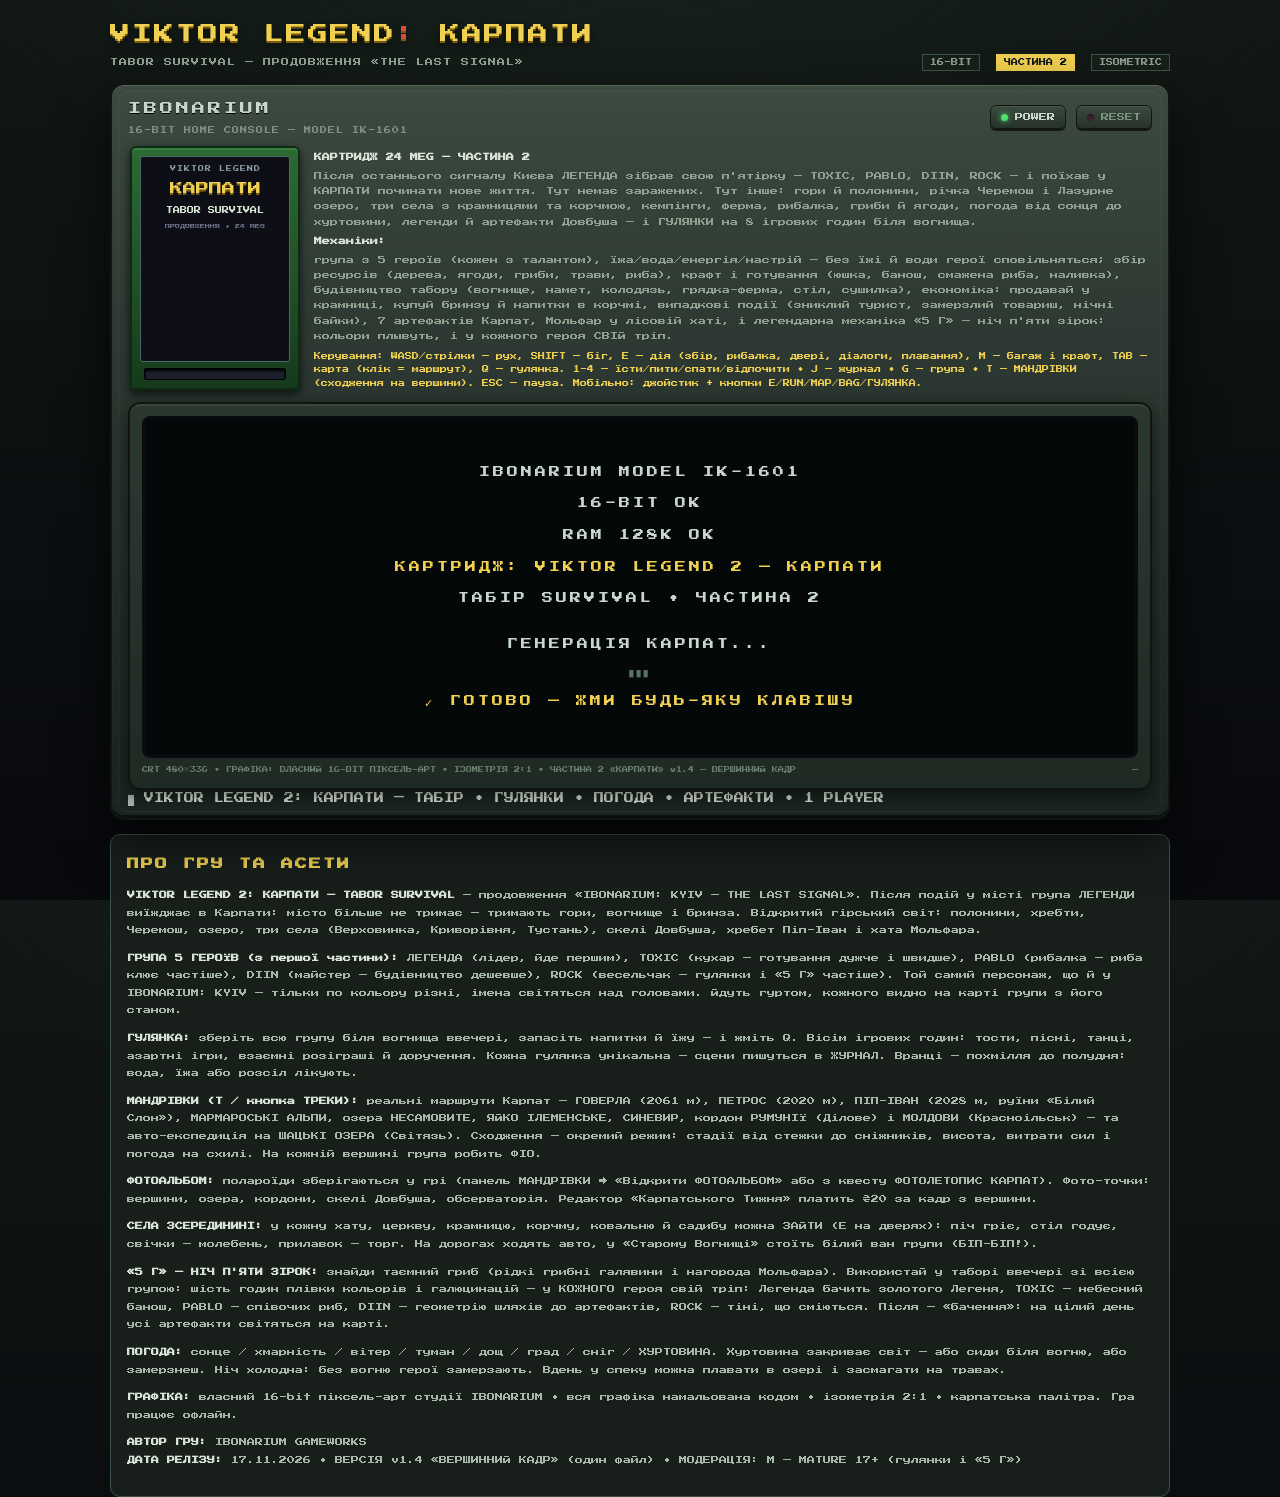
==== commit c8260eec: "Add files via upload" ====
--- a/index.html
+++ b/index.html
@@ -301,6 +301,22 @@
 #album-big{display:flex;justify-content:center;margin-top:10px}
 #alb-big{image-rendering:pixelated}
 
+/* ---- v1.4: хрестики закриття і кнопки режимів (миша + тап, поверх усього) ---- */
+#panel-x{font-family:inherit;font-size:8px;background:#1a241e;color:#f0d050;border:1px solid #3a4a3e;
+  padding:4px 9px;cursor:pointer;pointer-events:auto;letter-spacing:1px}
+#panel-x:hover{background:#2a3a2e;color:#ffe890;border-color:#5cb878}
+#dlg-x{position:absolute;top:-10px;right:-10px;width:24px;height:24px;font-size:11px;line-height:1;
+  background:#1a241e;color:#f0d050;border:1px solid #3a4a3e;cursor:pointer;pointer-events:auto;font-family:inherit}
+#dlg-x:hover{background:#3a1a1e;color:#ff9090;border-color:#d85a5a}
+#dlg-box{position:relative}
+#climb-abort,#int-exit{position:absolute;top:2.5%;right:2%;z-index:40;font-family:inherit;font-size:8px;
+  background:#241a1e;color:#ffb0a0;border:1px solid #6a3a3a;padding:7px 12px;cursor:pointer;
+  pointer-events:auto;letter-spacing:1px}
+#climb-abort:hover,#int-exit:hover{background:#3a2024;color:#ffd0c0;border-color:#d85a5a}
+#climb-abort.hidden,#int-exit.hidden{display:none}
+#panel{cursor:pointer}
+#panel-box{cursor:auto}
+
 </style>
 </head>
 <body>
@@ -413,8 +429,9 @@
             <div id="title-foot">© 199X IBONARIUM GAMES • КАРПАТИ • 16-BIT ISOMETRIC SURVIVAL</div>
           </div>
 
-          <div id="dlg" class="screen hidden">
+                  <div id="dlg" class="screen hidden">
             <div id="dlg-box">
+              <button id="dlg-x" title="Закрити (ESC)">✖</button>
               <div id="dlg-name">—</div>
               <div id="dlg-text">—</div>
               <div id="dlg-opts"></div>
@@ -423,7 +440,7 @@
 
           <div id="panel" class="screen hidden">
             <div id="panel-box">
-              <div id="panel-head"><span id="panel-title">—</span><b id="panel-x">ESC — ЗАКРИТИ</b></div>
+              <div id="panel-head"><span id="panel-title">—</span><button id="panel-x" title="Закрити (ESC)">✖ ЗАКРИТИ</button></div>
               <div id="panel-body"></div>
             </div>
           </div>
@@ -438,10 +455,12 @@
           </div>
 
           <div id="fade" class="hidden"></div>
+          <button id="climb-abort" class="hidden" title="Повернутись з маршруту">✖ ЗІЙТИ З МАРШРУТУ</button>
+          <button id="int-exit" class="hidden" title="Вийти з приміщення (ESC)">✖ ВИХІД</button>
         </div>
       </div>
       <div id="tv-foot">
-        <span>CRT 480×336 • ГРАФІКА: ВЛАСНИЙ 16-BIT ПІКСЕЛЬ-АРТ • ІЗОМЕТРІЯ 2:1 • ЧАСТИНА 2 «КАРПАТИ» v1.3 — ЛЕГЕНДАРНА П'ЯТІРКА</span>
+        <span>CRT 480×336 • ГРАФІКА: ВЛАСНИЙ 16-BIT ПІКСЕЛЬ-АРТ • ІЗОМЕТРІЯ 2:1 • ЧАСТИНА 2 «КАРПАТИ» v1.4 — ВЕРШИННИЙ КАДР</span>
         <span id="fps">—</span>
       </div>
     </div>
@@ -462,7 +481,7 @@
   <p><b>«5 Г» — НІЧ П'ЯТИ ЗІРОК:</b> знайди таємний гриб (рідкі грибні галявини і нагорода Мольфара). Використай у таборі ввечері зі всією групою: шість годин плівки кольорів і галюцинацій — у КОЖНОГО героя свій тріп: Лєгенда бачить золотого Легеня, TOXIC — небесний банош, PABLO — співочих риб, DIIN — геометрію шляхів до артефактів, ROCK — тіні, що сміються. Після — «бачення»: на цілий день усі артефакти світяться на карті.</p>
     <p><b>ПОГОДА:</b> сонце / хмарність / вітер / туман / дощ / град / сніг / ХУРТОВИНА. Хуртовина закриває світ — або сиди біля вогню, або замерзнеш. Ніч холодна: без вогню герої замерзають. Вдень у спеку можна плавати в озері і засмагати на травах.</p>
     <p><b>ГРАФІКА:</b> власний 16-bit піксель-арт студії IBONARIUM • вся графіка намальована кодом • ізометрія 2:1 • карпатська палітра. Гра працює офлайн.</p>
-    <p><b>АВТОР ГРУ:</b> IBONARIUM GAMEWORKS<br><b>ДАТА РЕЛІЗУ:</b> 17.11.2026 • ВЕРСІЯ v1.3 «ЛЕГЕНДАРНА П'ЯТІРКА» (один файл) • МОДЕРАЦІЯ: M — MATURE 17+ (гулянки і «5 Г»)</p>
+    <p><b>АВТОР ГРУ:</b> IBONARIUM GAMEWORKS<br><b>ДАТА РЕЛІЗУ:</b> 17.11.2026 • ВЕРСІЯ v1.4 «ВЕРШИННИЙ КАДР» (один файл) • МОДЕРАЦІЯ: M — MATURE 17+ (гулянки і «5 Г»)</p>
   </section>
 </div>
 <script>
@@ -550,6 +569,13 @@
   if(h<21)return (h-18.5)/2.5;
   return 1;
 };
+/* v1.4: ЗОЛОТА ГОДИНА — 0..1, пік о 6:25 ранку і 19:45 вечора (тепле світло) */
+IB.goldenHour=function(t){
+  const h=(t===undefined?IB.G.t:t)%24;
+  const m=IB.M.max(0,1-Math.abs(h-6.25)/1.15);
+  const e=IB.M.max(0,1-Math.abs(h-19.75)/1.6);
+  return IB.M.max(m,e);
+};
 IB.clockStr=function(t){
   const h=(t===undefined?IB.G.t:t)%24;
   const hh=IB.M.floor(h),mm=IB.M.floor((h-hh)*60);
@@ -677,6 +703,9 @@
 /* v5assets.js: СПРАВЖНІ АКТИВИ З ПЕРШОЇ ЧАСТИНИ (legend_v5 — Kenney CC0).
    Будівлі-дачі, цегляні хати, крамниця, гараж, авто (ВАЗ/Lanos/SUV/Truck),
    дерева (дуб, тополя, сосна), кущі, паркани, ліхтарі, гірське каміння.
+   v1.4: сільські котеджі (wood1/wood2/vill1/vill2/cottage_b), старі хати
+   (hist2/2b/2c/hist3), крамниця shop2, лісництво admin3, сільрада khrus
+   і вуличний реквізит (bench/barrels/crate/busstop/swing/slide/dead).
    Вбудовано base64 — працює у єдиному файлі без зовнішніх запитів. */
 IB.IMG={};
 IB.IMG_B64={
@@ -705,7 +734,26 @@
   lamp:'[data-uri]',
   mtn_rock:'[data-uri]',
   mtn_rock2:'[data-uri]',
-  mtn_rock3:'[data-uri]'
+  mtn_rock3:'[data-uri]',
+  wood1:'[data-uri]',
+  wood2:'[data-uri]',
+  vill1:'[data-uri]',
+  vill2:'[data-uri]',
+  cottage_b:'[data-uri]',
+  hist2:'[data-uri]',
+  hist2b:'[data-uri]',
+  hist2c:'[data-uri]',
+  hist3:'[data-uri]',
+  shop2:'[data-uri]',
+  admin3:'[data-uri]',
+  khrus:'[data-uri]',
+  bench:'[data-uri]',
+  barrels:'[data-uri]',
+  crate:'[data-uri]',
+  busstop:'[data-uri]',
+  swing:'[data-uri]',
+  slide:'[data-uri]',
+  dead:'[data-uri]'
 };
 (function(){
   let left=0,doneF=null;
@@ -964,21 +1012,25 @@
     {dx:19,dy:8,w:4,d:4,type:'house'},
     {dx:4,dy:10,w:4,d:4,type:'house'},
     {dx:10,dy:10,w:4,d:3,type:'chapel',label:'КАПЛИЦЯ'},
+    {dx:21,dy:12,w:2,d:2,type:'hut',label:'КУРІНЬ ТКАЧКИ'},
    ]},
   {id:'verh',name:'ВЕРХОВИНКА',x:54,y:148,w:26,h:18,
    houses:[
     {dx:3,dy:2,w:5,d:4,type:'shop',label:'КРАМНИЦЯ'},
     {dx:11,dy:2,w:6,d:5,type:'bar',label:'КОРЧМА «ВЕСЕЛИЙ ГУЦУЛ»'},
-    {dx:20,dy:2,w:5,d:4,type:'farm',label:'САДИБА'},
+    {dx:20,dy:2,w:5,d:4,type:'farm',label:'САДИБА',img:'vill1'},
     {dx:4,dy:11,w:4,d:4,type:'house'},
     {dx:11,dy:11,w:4,d:4,type:'house'},
     {dx:17,dy:11,w:4,d:4,type:'barn',label:'СТАЙНЯ'},
+    {dx:23,dy:13,w:2,d:2,type:'hut',label:'КУРІНЬ ПАСІЧНИКА'},
    ]},
   {id:'krivo',name:'КРИВОРІВНЯ',x:148,y:172,w:24,h:16,
    houses:[
     {dx:3,dy:2,w:5,d:4,type:'shop',label:'КРАМНИЦЯ МАЛА'},
+    {dx:9,dy:2,w:2,d:2,type:'kiosk',label:'СІЛЬЛАРЬОК'},
     {dx:12,dy:2,w:5,d:4,type:'forge',label:'КОВАЛЬНЯ'},
     {dx:4,dy:10,w:4,d:4,type:'house'},
+    {dx:9,dy:13,w:2,d:2,type:'hut',label:'КУРІНЬ ДІДА'},
     {dx:12,dy:10,w:4,d:4,type:'house'},
     {dx:18,dy:10,w:4,d:4,type:'house'},
    ]},
@@ -1007,19 +1059,23 @@
     {dx:5,dy:9,w:5,d:5,type:'church',label:'ЦЕРКВА РІЗДВА'},
     {dx:13,dy:9,w:4,d:4,type:'house'},
     {dx:17,dy:3,w:4,d:4,type:'house'},
+    {dx:2,dy:9,w:2,d:2,type:'hut',label:'ПЛЕСНЯНИЦЯ'},
+    {dx:19,dy:10,w:2,d:2,type:'hut',label:'КУРІНЬ'},
    ]},
  {id:'byst',name:'БИСТРИЦЯ',x:12,y:94,w:20,h:14,
    houses:[
-    {dx:3,dy:2,w:5,d:4,type:'shop',label:'КРАМНИЦЯ ЛІСНИЦТВА'},
+    {dx:3,dy:2,w:5,d:4,type:'shop',label:'ЛІСНИЦТВО',img:'admin3'},
     {dx:11,dy:2,w:5,d:5,type:'church',label:'ЦЕРКВА СВ. МИКОЛИ'},
     {dx:4,dy:10,w:4,d:3,type:'house'},
     {dx:13,dy:10,w:4,d:3,type:'house'},
+    {dx:17,dy:2,w:2,d:2,type:'hut',label:'ХАТКА ЛІСНИКА'},
    ]},
  {id:'dilove',name:'ДІЛОВЕ',x:196,y:198,w:18,h:12,
    houses:[
     {dx:2,dy:2,w:5,d:4,type:'shop',label:'КРАМНИЦЯ «ТІРЛИК»'},
-    {dx:9,dy:2,w:5,d:4,type:'bar',label:'КОРЧМА «ТРИ МОСТИ»'},
+    {dx:9,dy:2,w:5,d:4,type:'bar',label:'КОРЧМА «ТРИ МОСТИ»',img:'vill1'},
     {dx:3,dy:8,w:4,d:3,type:'house'},
+    {dx:8,dy:8,w:2,d:2,type:'house',label:'СІЛЬРАДА',img:'khrus'},
     {dx:12,dy:8,w:5,d:3,type:'border',label:'КПП ДІЛОВЕ — РУМУНІЯ'},
    ]}
 );
@@ -1042,7 +1098,7 @@
  {id:'huttysa',name:'ХУТІР НА ТИСІ',x:208,y:170,w:7,h:6,
    houses:[
     {dx:2,dy:1,w:4,d:3,type:'house'},
-    {dx:4,dy:4,w:3,d:2,type:'house'}
+    {dx:0,dy:4,w:2,d:2,type:'hut',label:'КУРІНЬ'}
    ]}
 );
 /* v1.2 — КЕМПІНГИ-БАЗИ ВЕРШИН */
@@ -1161,6 +1217,7 @@
       const hx=v.x+hs.dx,hy=v.y+hs.dy;
       for(let y=hy;y<hy+hs.d;y++)for(let x=hx;x<hx+hs.w;x++)terr[y*W+x]=10; /* 10 — забудова */
       const b={x:hx,y:hy,w:hs.w,h:hs.d,type:hs.type,label:hs.label||'',village:v.id,name:hs.label||'ХАТА',
+        img:hs.img||null,
         door:{x:hx+(hs.w>>1),y:hy+hs.d},vx:v.x,vy:v.y};
       /* двері на південній стіні, перед ними — вільна плитка */
       WA.buildings.push(b);
@@ -1219,7 +1276,8 @@
     if(inCamp||inVill)continue;
     if(t===3){
       /* v1.3: ГУСТИЙ РІЗНОВИСОКИЙ ЛІС — ялинка/смерека/мішані широкі/берези */
-      if(h<0.30)P.push({x,y,type:'spruce',seed:IB.hsh(x,y,8)});
+      if(h<0.28)P.push({x,y,type:'spruce',seed:IB.hsh(x,y,8)});
+      else if(h<0.30)P.push({x,y,type:'deadtree',seed:IB.hsh(x,y,8)});   /* v1.4: сухостій */
       else if(h<0.38)P.push({x,y,type:'spruce2',seed:IB.hsh(x,y,8)});
       else if(h<0.47)P.push({x,y,type:'spruce3',seed:IB.hsh(x,y,8)});
       else if(h<0.56)P.push({x,y,type:'oak',seed:IB.hsh(x,y,8)});
@@ -1256,6 +1314,21 @@
           P.push({x:lx,y:ly,type:'lamp',seed:IB.hsh(lx,ly,88)});
       }
     }
+    /* v1.4 — РЕКВІЗИТ СІЛ: зупинки, лавки, бочки, ящики, майданчик (PNG з першої частини) */
+    const put=(px,py,tp)=>{if(px===undefined)return;
+      if(px<1||py<1||px>=W-1||py>=H-1)return;
+      const ti=py*W+px;
+      if(terr[ti]===0||terr[ti]===9||terr[ti]===10||terr[ti]===8||WA.grid.has(ti))return;
+      P.push({x:px,y:py,type:tp,seed:IB.hsh(px,py,91)});};
+    put(v.x-1,my,'busstop');                        /* зупинка біля в'їзду */
+    put(v.x+v.w,my+2,'busstop');
+    for(const hs of v.houses){
+      const hx=v.x+hs.dx,hy=v.y+hs.dy;
+      if(hs.type==='bar'){put(hx-1,hy+hs.d+1,'barrels');put(hx+hs.w+1,hy+hs.d-1,'bench');}
+      if(hs.type==='shop'||hs.type==='kiosk'){put(hx+hs.w+1,hy+hs.d,'crate');put(hx-1,hy+hs.d,'bench');}
+      if(hs.type==='church'){put(hx-1,hy+hs.d,'bench');put(hx+hs.w+1,hy+hs.d,'bench');}
+      if(hs.type==='forge'){put(hx-1,hy+hs.d,'barrels');}
+    }
     for(const hs of v.houses){
       if(hs.type!=='farm'&&hs.type!=='barn')continue;
       const hx=v.x+hs.dx,hy=v.y+hs.dy;
@@ -1267,6 +1340,19 @@
           P.push({x:fx,y:fy,type:'fence',seed:IB.hsh(fx,fy,89)});
       }
     }
+  }
+  /* дитячі майданчики — Верховинка і Тустань */
+  {
+    const putv=(px,py,tp)=>{
+      if(px<1||py<1||px>=W-1||py>=H-1)return;
+      const ti=py*W+px;
+      if(terr[ti]===0||terr[ti]===9||terr[ti]===10||terr[ti]===8||WA.grid.has(ti))return;
+      P.push({x:px,y:py,type:tp,seed:IB.hsh(px,py,92)});
+    };
+    const pv=VILLAGES.find(v=>v.id==='verh');
+    if(pv){putv(pv.x+22,pv.y+16,'swing');putv(pv.x+24,pv.y+16,'slide');}
+    const pt=VILLAGES.find(v=>v.id==='tustan');
+    if(pt){putv(pt.x+21,pt.y+15,'swing');putv(pt.x+15,pt.y+14,'slide');}
   }
   /* ЛІС МОЛИ — гущавина навколо хати Мольфара */
   for(let y=MOLFAR.y-14;y<=MOLFAR.y+14;y++)for(let x=MOLFAR.x-14;x<=MOLFAR.x+14;x++){
@@ -1297,6 +1383,13 @@
   WA.buildings.push({x:OBS.x-2,y:OBS.y-2,w:6,h:4,type:'ruin',label:'РУЇНИ ОБСЕРВАТОРІЇ',name:'РУЇНИ ОБСЕРВАТОРІЇ',village:null,door:{x:OBS.x+1,y:OBS.y+2}});
   /* колодязі в селах */
   for(const v of VILLAGES)WA.buildings.push({x:v.x+(v.w>>1)-1,y:v.y+(v.h>>1)-2,w:2,h:2,type:'well',label:'КОЛОДЯЗЬ',name:'КОЛОДЯЗЬ',village:v.id,door:{x:v.x+(v.w>>1),y:v.y+(v.h>>1)}});
+  /* v1.4: КОЛИБИ НА ПОЛОНИНАХ — курінь біля гірських баз (заходити можна) */
+  for(const cb of [
+    {x:87,y:53,label:'КОЛИБА ПОЛОНИНИ ВІТРІВ'},
+    {x:55,y:53,label:'МИСЛИВСЬКИЙ КУРІНЬ'},
+    {x:197,y:185,label:'КОЛИБА МАРМАРОС'},
+  ])WA.buildings.push({x:cb.x,y:cb.y,w:2,h:2,type:'hut',label:cb.label,name:cb.label,village:null,
+    door:{x:cb.x+1,y:cb.y+2}});
 }
 function computeBlock(){
   for(const b of WA.buildings){
@@ -1668,7 +1761,7 @@
   if(t===0)return false;
   if(IB.W.block[(y|0)*IB.W.W+(x|0)])return false;
   const p=IB.W.propAt(x,y);
-  if(p&&(p.type==='spruce'||p.type==='spruce2'||p.type==='spruce3'||p.type==='birch'||p.type==='pine'||p.type==='oak'||p.type==='tree2'||p.type==='tower'||p.type==='rock'||p.type==='mrock'))return false;
+  if(p&&(p.type==='spruce'||p.type==='spruce2'||p.type==='spruce3'||p.type==='birch'||p.type==='pine'||p.type==='oak'||p.type==='tree2'||p.type==='tower'||p.type==='rock'||p.type==='mrock'||p.type==='deadtree'||p.type==='bench'||p.type==='barrels'||p.type==='crate'||p.type==='busstop'||p.type==='swing'||p.type==='slide'))return false;
   return true;
 }
 IB.walkable=walkable;
@@ -1878,7 +1971,7 @@
        bread:1,brinza:0,canned:0,eggs:0,yushka:0,banosh:0,kulesh:0,cookfish:0,
        nalyva:0,beer:1,wine:0,vodka:0,rozsol:0,kava:0,trip5:0},
   quests:{done:[],active:'q1',side:{}},
-  arts:[],journal:[],album:[],
+  arts:[],journal:[],album:[],stamps:{},   /* v1.4: штампи маршрутів {routeId:{d,name}} */
   camps:{},   /* c1..c5 → {fire,fuel,tent,well,farm:{built,stage,planted,ready},table,dry} */
   party:{active:false,t:0,hour:0,scenes:0,at:null},
   trip:{active:false,t:0,hour:0,at:null},
@@ -2265,6 +2358,9 @@
   {id:'q13',t:'ФОТОЛЕТОПИС КАРПАТ',d:'Сфотографуй групу на ТРЬОХ вершинах: Говерла, Петрос, Піп-Іван (мандрівки — T / кнопка ТРЕКИ, або E на вершині).',
    chk:()=>{let n=0;for(const p of IB.G.album){if(p.kind==='peak')n++;}return n>=3;},
    loc:()=>IB.W.CAMPS[5]||IB.W.CAMPS[0]},
+  {id:'q14',t:'ШТАМП-КОЛЕКЦІОНЕР',d:'Пройди ШЕСТЬ маршрутів у МАНДРІВКАХ (T): на великій карті (TAB) за кожен маршрут — туристичний штамп «Карпати-Тур». Колекція видно усім.',
+   chk:()=>{let n=0;for(const k in (IB.G.stamps||{}))n++;return n>=6;},
+   loc:()=>IB.W.CAMPS[0]},
 ];
 IB.SYS_Q=IB.QUESTS;
 IB.questCheck=()=>{
@@ -2511,6 +2607,7 @@
     const data={v:1,day:IB.G.day,t:IB.G.t,money:IB.G.money,inv:IB.G.inv,quests:IB.G.quests,arts:IB.G.arts,
       camps:IB.G.camps,journal:IB.G.journal.slice(0,40),flags:IB.G.flags,stats:IB.G.stats,
       wx:IB.G.wx,hangover:IB.G.hangover,vision:IB.G.vision,axetier:IB.G.axetier,album:IB.G.album,team,
+      stamps:IB.G.stamps||{},
       spawn:{x:IB.E.team[0].x,y:IB.E.team[0].y},touristDone:IB.G.touristDone};
     localStorage.setItem('vlegend_karpaty',JSON.stringify(data));
     IB.toast('ГРУ ЗБЕРЕЖЕНО','gold');
@@ -2523,7 +2620,7 @@
     const d=JSON.parse(raw);
     Object.assign(IB.G,{day:d.day,t:d.t,money:d.money,inv:d.inv,quests:d.quests,arts:d.arts,camps:d.camps,
       journal:d.journal||[],flags:d.flags,stats:d.stats,wx:d.wx,album:d.album||[],hangover:d.hangover||0,vision:d.vision||0,
-      axetier:d.axetier||1,touristDone:d.touristDone||false});
+      axetier:d.axetier||1,touristDone:d.touristDone||false,stamps:d.stamps||{}});
     IB.spawnTeam(d.spawn.x,d.spawn.y);
     for(const s of d.team||[]){const h=IB.E.team.find(x=>x.id===s.id);if(h){h.x=s.x;h.y=s.y;h.hp=s.hp;h.food=s.food;h.water=s.water;h.mood=s.mood;h.alc=s.alc;}}
     IB.spawnVillagers();IB.spawnAnimals();IB.spawnFishes();
@@ -2742,6 +2839,18 @@
 
   /* ---------- погода ---------- */
   drawWeather(g,dt);
+
+  /* ---------- v1.4: ЗОЛОТА ГОДИНА — тепле світло ранку/вечора ---------- */
+  {
+    const gh=IB.goldenHour();
+    if(gh>0.02){
+      g.fillStyle='rgba(255,166,60,'+(0.16*gh)+')';g.fillRect(0,0,480,336);
+      g.fillStyle='rgba(255,110,40,'+(0.08*gh)+')';g.fillRect(0,0,480,120);
+      const sg=g.createLinearGradient(0,0,0,336);
+      sg.addColorStop(0,'rgba(120,40,90,'+(0.10*gh)+')');sg.addColorStop(1,'rgba(255,180,80,0)');
+      g.fillStyle=sg;g.fillRect(0,0,480,336);
+    }
+  }
 
   /* туман */
   if(IB.G.wx.type==='fog'){
@@ -2869,6 +2978,28 @@
       IB.O(g,x,y-4,6,5,'#38502c');IB.O(g,x-3,y-5,4,3,'#446035');IB.O(g,x+3,y-6,3.5,3,'#405a32');
       if(p.berries){IB.O(g,x-2,y-5,1.5,1.5,PALbe());IB.O(g,x+2,y-4,1.5,1.5,'#d84058');IB.O(g,x,y-7,1.4,1.4,PALbe());}
       break;}
+    /* ---------- v1.4: ВУЛИЧНИЙ РЕКВІЗИТ СІЛ — PNG З ПЕРШОЇ ЧАСТИНИ ---------- */
+    case 'bench':case 'barrels':case 'crate':case 'busstop':case 'swing':case 'slide':{
+      const im=IB.img(p.type);
+      IB.O(g,x+4,y,10,3.2,'#00000026');
+      if(im){const an=IB.V5_ANCH[p.type];
+        if(an)g.drawImage(im,x-an.ax,y-an.ay);else g.drawImage(im,x-im.width/2,y-im.height+4);}
+      else{
+        if(p.type==='bench'){IB.P(g,x-9,y-6,18,3,'#7a5e38');IB.P(g,x-9,y-10,18,2,'#96784e');IB.P(g,x-8,y-4,2,4,'#5e4628');IB.P(g,x+6,y-4,2,4,'#5e4628');}
+        else if(p.type==='barrels'){IB.O(g,x-4,y-6,5,4,'#8a5a3a');IB.O(g,x+3,y-6,5,4,'#6a4a30');IB.P(g,x-4,y-8,10,1,'#9a6a44');}
+        else if(p.type==='crate'){IB.P(g,x-6,y-8,12,8,'#a88048');IB.P(g,x-6,y-8,12,1,'#c0a060');IB.P(g,x-1,y-8,1,8,'#7a5e38');}
+        else if(p.type==='busstop'){IB.P(g,x-11,y-14,2,14,'#5e4628');IB.P(g,x+9,y-14,2,14,'#5e4628');IB.P(g,x-13,y-16,26,3,'#3a6a8a');IB.P(g,x-11,y-6,20,3,'#d8d0c0');}
+        else if(p.type==='swing'){IB.P(g,x-9,y-16,2,16,'#7a5e38');IB.P(g,x+7,y-16,2,16,'#7a5e38');IB.P(g,x-10,y-17,18,2,'#96784e');IB.P(g,x-3,y-15,1,7,'#4e3a20');IB.P(g,x+2,y-15,1,7,'#4e3a20');IB.P(g,x-4,y-9,7,2,'#8a5a3a');}
+        else if(p.type==='slide'){IB.PA(g,[[x-8,y-16],[x-6,y-16],[x-2,y],[x-4,y]],'#96784e');IB.PA(g,[[x-6,y-16],[x+8,y-6],[x+10,y-4],[x-2,y-4]],'#6a9ac8');IB.P(g,x-8,y-18,4,2,'#7a5e38');}
+      }
+      break;}
+    case 'deadtree':{
+      /* сухостій (PNG з першої частини) — у глибині лісу */
+      const im=IB.img('dead');
+      IB.O(g,x+2,y,6,2.2,'#00000020');
+      if(im){const an=IB.V5_ANCH['dead']||{ax:11,ay:33};g.drawImage(im,x-an.ax,y-an.ay);}
+      else{IB.P(g,x-1,y-16,2,16,'#4e4238');IB.P(g,x-4,y-12,4,1,'#4e4238');IB.P(g,x+1,y-10,4,1,'#4e4238');}
+      break;}
     case 'mush':{
       IB.O(g,x,y-2,3.5,2,'#e8dcc8');IB.O(g,x-3,y-2,2.5,1.5,'#d8c8a8');
       IB.O(g,x-1,y-5,4,2.5,'#c85048');IB.O(g,x-4,y-4,2.5,1.5,'#b84038');
@@ -2909,21 +3040,34 @@
 }
 function PALbe(){return IB.M.sin(performance.now()*0.001)>0?'#b82840':'#d84058';}
 
-/* ---------- БУДІВЛІ (v1.3: справжні активи з ПЕРШОЇ ЧАСТИНИ — дачі, цегляні хати,
-   крамниця, гараж; пропорції v5 1:1; процедурний фолбек) ---------- */
+/* ---------- БУДІВЛІ (v1.4: ще БІЛЬШЕ активів з ПЕРШОЇ ЧАСТИНИ — дачі,
+   цегляні, сільські котеджі wood/vill/cottage, старі хати hist, крамниця,
+   лісництво admin3, сільрада khrus; пропорції v5 1:1; процедурний фолбек) ---------- */
 const BLD_IMG={
-  house:['bld_dacha1_0','bld_dacha1_1','bld_dacha2_0','bld_dacha2_1','bld_dacha3_0'],
+  house:['bld_dacha1_0','bld_dacha1_1','bld_dacha2_0','bld_dacha2_1','bld_dacha3_0','wood1','wood2','vill2','cottage_b'],
   brick:['bld_bhouse2_0','bld_bhouse2_1'],
   bar:['bld_bhouse1_0'],
   shop:['bld_shop1_0'],
   barn:['bld_garage_0'],
 };
+/* v1.4: якорі PNG-котеджів v5 (ax,ay — південний кут footprint у пікселях PNG);
+   для них малюємо drawImage(px-ax, py-ay), для старих (без якоря) — центр-низ */
+IB.V5_ANCH={
+  wood1:{ax:34,ay:100},wood2:{ax:34,ay:96},vill1:{ax:50,ay:136},vill2:{ax:34,ay:114},
+  cottage_b:{ax:34,ay:124},hist2:{ax:18,ay:62},hist2b:{ax:18,ay:62},hist2c:{ax:18,ay:62},
+  hist3:{ax:34,ay:78},shop2:{ax:18,ay:64},admin3:{ax:50,ay:128},khrus:{ax:18,ay:76},
+  bench:{ax:11,ay:12},barrels:{ax:10,ay:13},crate:{ax:10,ay:9},busstop:{ax:13,ay:13},
+  swing:{ax:12,ay:16},slide:{ax:10,ay:18},dead:{ax:11,ay:33},
+};
 function bldPick(b){
+  if(b.img)return b.img;                       /* v1.4: явний актив у даних світу */
   if(b.type==='shop')return 'bld_shop1_0';
+  if(b.type==='kiosk')return 'shop2';
   if(b.type==='bar')return 'bld_bhouse1_0';
-  if(b.type==='barn')return 'bld_garage_0';
+  if(b.type==='barn')return b.w<=3?'hist3':'bld_garage_0';
   if(b.type==='forge')return 'bld_bhouse2_0';
-  if(b.type==='farm')return 'bld_bhouse2_1';
+  if(b.type==='farm')return 'vill1';
+  if(b.type==='hut')return ['hist2','hist2b','hist2c'][(b.x*5+b.y*3)%3];
   if(b.type==='house')return BLD_IMG.house[(b.x*3+b.y*7)%BLD_IMG.house.length];
   return null;
 }
@@ -2977,9 +3121,11 @@
     drawSign(g,b,px,py);
     return;
   }
-  /* ---------- ДАЧІ/ХАТИ/КРАМНИЦЯ/КОРЧМА — PNG ПЕРШОЇ ЧАСТИНИ (1:1, як v5) ---------- */
+  /* ---------- ДАЧІ/ХАТИ/КРАМНИЦЯ/КОРЧМА — PNG ПЕРШОЇ ЧАСТИНИ ---------- */
   if(im){
-    g.drawImage(im,px-im.width/2,py-im.height+6);
+    const an=IB.V5_ANCH[name];                 /* v1.4: точний якір котеджів v5 */
+    if(an)g.drawImage(im,px-an.ax,py-an.ay);
+    else g.drawImage(im,px-im.width/2,py-im.height+6);
     /* вікна світяться уночі — теплі плями на фасаді */
     if(lit){
       const wh=im.height;
@@ -2990,14 +3136,14 @@
     }
     /* димар з димом для хат */
     if(b.type==='house'&&IB.M.sin(performance.now()*0.0011+b.x)>0){
-      const chy=py-im.height+10;
+      const chy=py-(an?an.ay:im.height-6)+10;
       g.fillStyle='rgba(200,205,210,0.25)';
       IB.O(g,px+20,chy-4-((performance.now()*0.008)%8),3,3,'rgba(200,205,210,0.22)');
       IB.O(g,px+22,chy-10-((performance.now()*0.006)%10),2.4,2.4,'rgba(200,205,210,0.16)');
     }
     /* тент крамниці + бочки біля корчми */
-    if(b.type==='shop'){for(let i=0;i<7;i++)IB.P(g,px-24+i*7,py+2,7,4,i%2?'#c84838':'#e8e8e0');}
-    if(b.type==='bar'){IB.O(g,px+26,py+4,4,3,'#6a5230');IB.O(g,px+18,py+5,4,3,'#5e4628');IB.O(g,px+34,py+5,3.5,2.6,'#5e4628');}
+    if(b.type==='shop'&&!b.img){for(let i=0;i<7;i++)IB.P(g,px-24+i*7,py+2,7,4,i%2?'#c84838':'#e8e8e0');}
+    if(b.type==='bar'&&!b.img){IB.O(g,px+26,py+4,4,3,'#6a5230');IB.O(g,px+18,py+5,4,3,'#5e4628');IB.O(g,px+34,py+5,3.5,2.6,'#5e4628');}
     drawSign(g,b,px,py);
     return;
   }
@@ -3407,7 +3553,7 @@
   g.fillStyle=sky;g.fillRect(0,0,480,336);
   /* сонце/місяць */
   g.fillStyle=nf>0.5?'#e8e8d8':'#f8e8a0';
-  g.beginPath();g.arc(400,60-r.kind==='expedition'?0:20,12,0,7);g.fill();
+  g.beginPath();g.arc(400,60-(r.kind==='expedition'?0:20),12,0,7);g.fill();
   /* хребти — рухаються вниз з висотою */
   const shift=C.prog*1.6;
   const rcols=nf>0.5?['#0e1a2a','#122236','#182e48']:['#2a4a5c','#3a6a74','#4a8a8c'];
@@ -3493,6 +3639,11 @@
     items:[{k:'farmw',x:6,y:2,label:'ГОСПОДИНЯ — ТОРГ'},{k:'pech',x:2,y:1,label:'ПІЧ'},{k:'table',x:9,y:4,label:'СТІЛ'}]},
   border:{w:9,h:6,title:'ПРИКОРДОННИЙ КПП',owner:'ПОГРАНИЧНИК',
     items:[{k:'guard',x:4,y:2,label:'ПОГРАНИЧНИК'},{k:'stella',x:7,y:3,label:'СТЕЛА — ФОТО'}]},
+  /* v1.4: старі хати-курени і сільські ларьки — нові типи з активами v5 */
+  hut:{w:9,h:6,title:'КУРІНЬ',
+    items:[{k:'pech',x:2,y:1,label:'ПІЧ'},{k:'table',x:5,y:2,label:'СТІЛ'},{k:'bed',x:7,y:4,label:'ЛИЖКО'}]},
+  kiosk:{w:7,h:5,title:'СІЛЬСЬКИЙ ЛАРЬОК',owner:'ПРОДАВЧИНЯ',
+    items:[{k:'counter',x:3,y:2,label:'ПРИЛАВОК — ТОРГ'},{k:'host',x:5,y:3,label:'ПРОДАВЧИНЯ'},{k:'shelf',x:1,y:1,label:'ПОЛИЦІ'}]},
 };
 IB.drawInterior=(g,dt)=>{
   const C=IB.INT_CUR;if(!C)return;
@@ -3707,6 +3858,130 @@
     const L=IB.E.team[0];
     g.fillStyle='#e05a8a';g.font='7px monospace';
     g.fillText('→ маршрут',X(L.x)+4,Y(L.y)-4);
+  }
+  /* ---------- v1.4: ТУРИСТИЧНІ ШТАМПИ — пройдені маршрути ---------- */
+  const stamps=IB.G.stamps||{};
+  let nst=0;
+  for(const r of IB.W.ROUTES){
+    const st=stamps[r.id];if(!st)continue;
+    nst++;
+    const sx=X(r.x),sy=Y(r.y);
+    const ang=(-0.22+IB.hsh(r.id.length,4,730)*0.3);
+    g.save();g.translate(sx+12,sy-10);g.rotate(ang);
+    /* «гумовий» штамп: подвійне кільце + галочка + день */
+    g.strokeStyle='rgba(210,70,70,0.85)';g.lineWidth=1.6;
+    g.beginPath();g.arc(0,0,9,0,7);g.stroke();
+    g.strokeStyle='rgba(210,70,70,0.5)';g.lineWidth=1;
+    g.beginPath();g.arc(0,0,6.5,0,7);g.stroke();
+    g.fillStyle='rgba(210,70,70,0.9)';g.font='8px monospace';g.textAlign='center';
+    g.fillText('✓',0,3);
+    g.font='5px monospace';g.fillText('Д'+st.d,0,15);
+    g.textAlign='left';
+    g.restore();
+  }
+  /* лічильник штампів */
+  g.font='8px monospace';g.textAlign='right';
+  g.fillStyle='rgba(240,240,220,0.85)';
+  g.fillText('ШТАМПИ: '+nst+'/'+IB.W.ROUTES.length+' ✉',canvas.width-6,canvas.height-6);
+  g.textAlign='left';
+};
+
+/* ==================== v1.4: КІНО-МОМЕНТ НА ВЕРШИНІ ====================
+   Пауза 2.6с: панорама хребтів (повільний дрейф), віньєтка + літербокс,
+   заголовок «ВЕРШИНА!», полароїд опускається зверху і «зhangає» на мотузці. */
+IB.SUMMIT=null;
+IB.drawSummit=(g,dt)=>{
+  const S=IB.SUMMIT;if(!S)return;
+  /* t збільшується у головному циклі (loop) */
+  const spot=S.spot,r=S.route;
+  const wx=IB.G.wx.type;
+  /* небо за погодою (з золотою годиною) */
+  const gh=IB.goldenHour();
+  const sky=g.createLinearGradient(0,0,0,336);
+  if(wx==='sun'){sky.addColorStop(0,'#28598c');sky.addColorStop(1,'#a8c4d8');}
+  else if(wx==='snow'||wx==='blizzard'){sky.addColorStop(0,'#8aa4b8');sky.addColorStop(1,'#d8e4ee');}
+  else if(wx==='rain'||wx==='storm'){sky.addColorStop(0,'#3a4452');sky.addColorStop(1,'#7a8a98');}
+  else {sky.addColorStop(0,'#5a6a7c');sky.addColorStop(1,'#b8c4cc');}
+  g.fillStyle=sky;g.fillRect(0,0,480,336);
+  /* сонце/місяць */
+  const nf=IB.nightFactor();
+  const cy=90+IB.M.sin(S.t*0.25)*4;
+  g.fillStyle=nf>0.5?'#e8e8d8':(gh>0.4?'#f8c070':'#f8e8a0');
+  g.beginPath();g.arc(392,cy,13,0,7);g.fill();
+  if(nf<=0.5){g.fillStyle='rgba(248,232,160,0.18)';g.beginPath();g.arc(392,cy,22,0,7);g.fill();}
+  /* хмари під ногами (над хмарами) для вершин */
+  if(r.kind==='peak'){
+    g.fillStyle='rgba(235,240,246,0.5)';
+    for(let i=0;i<6;i++){
+      const cx=((i*97+S.t*9)%560)-40, cyy=250+Math.sin(i*2.1)*24;
+      g.beginPath();g.ellipse(cx,cyy,52,10,0,0,7);g.fill();
+      g.beginPath();g.ellipse(cx+18,cyy-6,30,8,0,0,7);g.fill();
+    }
+  }
+  /* панорама хребтів — 4 шари, повільний дрейф у протилежні боки */
+  const drift=(i)=>Math.sin(S.t*0.14+i*1.7)*10*(i%2?1:-1);
+  const rcols=nf>0.5?['#0c1626','#101e30','#16283e','#1e3450']
+                     :(gh>0.4?['#5a3a50','#6a4a58','#7a5a60','#8a6a68']
+                             :['#22405c','#2a5068','#32606c','#3e7272']);
+  for(let i=0;i<4;i++){
+    g.fillStyle=rcols[i];
+    g.beginPath();g.moveTo(0,336);
+    for(let x=0;x<=480;x+=12){
+      const p=IB.hsh(i*100+(x/12|0),3,930+i);
+      const base=120+i*44-S.t*3*(0.4+i*0.2);
+      g.lineTo(x+drift(i),base-p*46);
+    }
+    g.lineTo(480,336);g.fill();
+  }
+  /* група на піку по центру з прапорцем */
+  const px0=228,py0=206;
+  for(let i=0;i<5;i++){
+    const look=IB.HERO_DEFS[i]?IB.HERO_DEFS[i].look:null;
+    IB.drawPerson(g,px0-24+i*12,py0+(i%2?2:0),'u',0,look||{skin:'#e0a878',hair:'#241a10',jacket:'#5a6a3a',pants:'#3a4030'},0.8);
+  }
+  IB.P(g,px0+30,py0-22,2,16,'#d8d8cc');
+  const fw=IB.M.sin(S.t*3)*2;
+  IB.PA(g,[[px0+32,py0-22],[px0+40+fw,py0-19],[px0+32,py0-15]],'#c83828');
+  /* птахи */
+  for(let i=0;i<3;i++){
+    const bx=(S.t*26+i*120)%540-30,by=80+i*22+Math.sin(S.t*2+i)*5;
+    g.strokeStyle='rgba(30,40,50,0.55)';g.lineWidth=1.4;
+    const w2=Math.sin(S.t*7+i*2)*3;
+    g.beginPath();g.moveTo(bx-5,by+w2);g.lineTo(bx,by);g.lineTo(bx+5,by+w2);g.stroke();
+  }
+  /* літербокс (кінотеатр) */
+  g.fillStyle='#050805';g.fillRect(0,0,480,30);g.fillRect(0,306,480,30);
+  /* віньєтка */
+  const vg=g.createRadialGradient(240,168,120,240,168,340);
+  vg.addColorStop(0,'rgba(0,0,0,0)');vg.addColorStop(1,'rgba(0,0,0,0.55)');
+  g.fillStyle=vg;g.fillRect(0,0,480,336);
+  /* заголовок */
+  const a1=IB.M.min(1,S.t/0.5)*(S.t>2.1?IB.M.max(0,1-(S.t-2.1)/0.4):1);
+  g.globalAlpha=a1;
+  g.font='14px monospace';g.textAlign='center';
+  g.fillStyle='#f8e8a0';
+  g.fillText('✦ '+spot.name+' ✦',240,64);
+  g.font='8px monospace';g.fillStyle='#e8f0e8';
+  g.fillText((spot.alt?('ВИСОТА '+spot.alt+' М • '):'')+'ДЕНЬ '+IB.G.day+' • '+IB.clockStr(),240,78);
+  g.globalAlpha=1;g.textAlign='left';
+  /* полароїд: опускається зверху (0.4–1.1с), потім гойдається на «мотузці» */
+  const ease=S.t<0.4?0:(S.t<1.1?1-Math.pow(1-(S.t-0.4)/0.7,2):1);
+  const hangY=(S.t>=1.1)?(Math.sin((S.t-1.1)*2.4)*2):0;
+  const ang=(S.t>=1.1)?Math.sin((S.t-1.1)*2.4)*0.06:0.12*(1-ease);
+  const tY=-8+ease*(142+hangY);
+  /* мотузка від верхньої кромки до полароїда */
+  g.strokeStyle='#d8d8cc99';g.lineWidth=1;
+  g.beginPath();g.moveTo(240,30);g.lineTo(240,tY-66);g.stroke();
+  g.save();g.translate(240,tY);g.rotate(ang);
+  g.fillStyle='#c8b888';g.fillRect(-3,-71,6,8);   /* прищіпка */
+  IB.renderPhoto(g,IB.G.album[IB.G.album.length-1]||{name:spot.name,kind:spot.kind,day:IB.G.day,time:IB.clockStr(),wx:wx,seed:1},-56,-64,112,88,false);
+  g.restore();
+  /* підказка */
+  if(S.t>1.2){
+    g.font='7px monospace';g.textAlign='center';
+    g.fillStyle='rgba(232,240,232,'+(0.55+0.35*Math.sin(S.t*4))+')';
+    g.fillText('клік / E — далі • полароїд у альбомі ✉',240,296);
+    g.textAlign='left';
   }
 };
 
@@ -4219,7 +4494,7 @@
     ['beer','Пиво',7],['wine','Вино',12],['vodka','Горілка',15],['nalyva','Наливка',10],['rozsol','Розсіл',6],['kava','Кава',10]];
   const SHOP_SELL=[['berries','Ягоди',3],['mush','Гриби',6],['herb','Трави',4],['fishraw','Риба (сира)',7],['potato','Картопля',2]];
   function openBuilding(b){
-    if(['house','church','shop','bar','forge','farm','border'].indexOf(b.type)>=0){
+    if(['house','church','shop','bar','forge','farm','border','hut','kiosk'].indexOf(b.type)>=0){
       return enterInterior(b);
     }
     if(b.type==='house'){
@@ -4464,7 +4739,7 @@
     });
     IB._dlgOpts=opts;
   }
-  function closeDlg(){IB.$('dlg').classList.add('hidden');mode=IB._inInterior?'interior':'game';IB._dlgOpts=null;}
+  function closeDlg(){IB.$('dlg').classList.add('hidden');mode=(IB._inInterior&&IB.INT_CUR)?'interior':'game';IB._dlgOpts=null;}
   function dlgKey(){
     const n=(IB._dlgOpts||[]).length;
     for(let i=0;i<n;i++)if(consume(''+(i+1))){IB._dlgOpts[i].f();return;}
@@ -4487,7 +4762,15 @@
     IB.$('panel-body').innerHTML=html;
     IB.$('panel-body').scrollTop=0;
   }
-  function closePanel(){IB.$('panel').classList.add('hidden');mode=IB._inInterior?'interior':'game';IB._panelKey=null;}
+  /* v1.4: закриття ПОВЕРХ усього — з будь-якого режиму (хрестик, ESC, клік поза панеллю) */
+  function closePanel(){IB.$('panel').classList.add('hidden');mode=(IB._inInterior&&IB.INT_CUR)?'interior':'game';IB._panelKey=null;}
+  IB.PANEL_CLOSE=()=>{
+    IB.$('panel').classList.add('hidden');
+    IB.$('dlg').classList.add('hidden');IB._dlgOpts=null;
+    mode=(IB._inInterior&&IB.INT_CUR)?'interior':'game';
+    IB._panelKey=null;
+    IB.SFX.ui&&IB.SFX.ui();
+  };
   function panelList(opts){
     let html='';
     opts.forEach((o,i)=>{
@@ -4604,8 +4887,13 @@
     h+='<div class="map-it" data-x="112" data-y="148"><b>СКЕЛІ ДОВБУША</b><small>артефакт</small></div>';
     h+='<div class="map-it" data-x="96" data-y="74"><b>ХАТА МОЛЬФАРА</b><small>Ліс Моли</small></div>';
     h+='<div class="map-it" data-trav="1"><b>МАНДРІВКИ — ВСІ МАРШРУТИ</b><small>вершини, озера, кордони, Шацькі озера (клавіша T)</small></div>';
+    /* v1.4: колекція штампів на карті */
+    const nst=Object.keys(IB.G.stamps||{}).length;
+    h+='<div class="map-it" data-stamps="1"><b>ШТАМПИ: '+nst+'/'+IB.W.ROUTES.length+' ✉</b><small>пройдені маршрути «Карпати-Тур»</small></div>';
     side.innerHTML=h;
-    const setRoute=(x,y)=>{IB.G.route={x,y};IB.toast('Маршрут прокладено — стрілка веде','gold');IB.SFX.ui();};
+    const stm=side.querySelector('.map-it[data-stamps]');
+    if(stm)stm.onclick=()=>openTravels();
+    const setRoute=(x,y)=>{if(!(x>=0)||!(y>=0))return;IB.G.route={x,y};IB.toast('Маршрут прокладено — стрілка веде','gold');IB.SFX.ui();};
     side.querySelectorAll('.map-it').forEach(el=>{el.onclick=()=>setRoute(+el.dataset.x,+el.dataset.y);});
     const trv=side.querySelector('.map-it[data-trav]');
     if(trv)trv.onclick=()=>openTravels();
@@ -4661,6 +4949,11 @@
       clearP();return;
     }
     if(mode==='dialog'){dlgKey();clearP();return;}
+    if(mode==='summit'){
+      /* v1.4: кіно-момент — будь-яка клавіша завершує */
+      if(consume('e')||consume('enter')||consume('space')||consume('esc'))IB.SUMMIT_END();
+      clearP();return;
+    }
     if(mode==='panel'||mode==='map'){
       if(consume('esc')||consume('tab')||consume('m'))closePanel();
       clearP();return;
@@ -4725,7 +5018,12 @@
     /* оновлення світу */
     if(IB.G.mode==='game'){
       handleKeys(dt);
-      if(mode==='climb'||mode==='interior'){
+      if(mode==='summit'){
+        /* кіно-момент: світ завмер, панорама грає; автозавершення */
+        IB.SUMMIT.t+=dt;
+        if(IB.SUMMIT.t>3.6)IB.SUMMIT_END();
+      }
+      else if(mode==='climb'||mode==='interior'){
         /* світ на паузі: час іде кроками сходження, у інтер'єрі — живий рух */
         if(mode==='interior'&&IB._intMove)IB._intMove(dt);
       }else{
@@ -4745,6 +5043,7 @@
       }
     }
     if(mode==='climb')IB.drawAscent(g,dt);
+    else if(mode==='summit')IB.drawSummit(g,dt);
     else if(mode==='interior')IB.drawInterior(g,dt);
     else IB.renderWorld(g,dt);
     /* fps */
@@ -4762,6 +5061,22 @@
     if(fs)fs.onclick=toggleFullscreen;
     cv.addEventListener('dblclick',toggleFullscreen);
     IB.$('scene').addEventListener('click',()=>IB.closeScene());
+    /* v1.4: ХРЕСТИКИ І КНОПКИ ЗАКРИТТЯ — працюють мишкою і тапом на мобільному */
+    const px2=IB.$('panel-x');
+    if(px2)px2.addEventListener('click',ev=>{ev.stopPropagation();IB.PANEL_CLOSE();});
+    const dx2=IB.$('dlg-x');
+    if(dx2)dx2.addEventListener('click',ev=>{ev.stopPropagation();closeDlg();IB.SFX.ui();});
+    const pnl=IB.$('panel');
+    if(pnl)pnl.addEventListener('pointerdown',ev=>{if(ev.target===pnl)IB.PANEL_CLOSE();});
+    const ca=IB.$('climb-abort');
+    if(ca)ca.addEventListener('click',()=>{if(mode==='climb')IB.TRAVEL_ABORT();});
+    const ie=IB.$('int-exit');
+    if(ie)ie.addEventListener('click',()=>{if(mode==='interior')exitInterior();});
+    /* v1.4: клік по канвасу — крок сходження / завершення кіно-моменту */
+    cv.addEventListener('pointerdown',()=>{
+      if(mode==='climb')climbStep();
+      else if(mode==='summit')IB.SUMMIT_END();
+    });
     /* журнал — клік по панелі квесту в HUD */
     const hm=IB.$('hud-mission');
     if(hm){hm.style.pointerEvents='auto';hm.style.cursor='pointer';hm.title='ЖУРНАЛ (J)';
@@ -4793,8 +5108,11 @@
     let h='<div class="pcard"><div class="ds">КУРТОЧНИЙ ВІДДІЛ «КАРПАТИ-ТУР»: реальні маршрути — Чорногора, Ґорґани, Мармароси, кордони і Шацькі озера. На кожній вершині група робить ФІО — полароїди летять у альбом.</div></div>';
     rs.forEach((r,i)=>{
       const c=IB.canTravel(r);
-      h+='<div class="prow click" data-rv="'+i+'"><span class="nm">'+r.name+'</span><span class="ds">'+r.from+' • '+r.hours+' год • '+r.diff+'</span><span class="'+(c.ok?'ok':'no')+'">'+(c.ok?'ЙТИ ▶':'✖ '+c.why)+'</span></div>';
+      const st=(IB.G.stamps||{})[r.id];
+      h+='<div class="prow click" data-rv="'+i+'"><span class="nm">'+(st?'✉ ':'')+r.name+'</span><span class="ds">'+r.from+' • '+r.hours+' год • '+r.diff+'</span><span class="'+(st?'ok':(c.ok?'ok':'no'))+'">'+(st?('ШТАМП Д'+st.d):(c.ok?'ЙТИ ▶':'✖ '+c.why))+'</span></div>';
     });
+    const nst=Object.keys(IB.G.stamps||{}).length;
+    h+='<div class="prow head"><span class="nm">ШТАМПИ: '+nst+'/'+rs.length+' ✉</span><span class="ds">колекція на великій карті (TAB)</span><span class="ok">✉</span></div>';
     h+='<div class="prow head"><span class="nm">ФОТОАЛЬБОМ</span><span class="ds">кадрів: '+(IB.G.album?IB.G.album.length:0)+'</span><span class="ok">📷</span></div>';
     h+='<div class="prow click" data-alb="1"><span class="nm">Відкрити ФОТОАЛЬБОМ</span><span class="ds">полароїди групи</span><span class="ok">📷</span></div>';
     openPanel('МАНДРІВКИ ТА ВЕРШИНИ КАРПАТ',h);
@@ -4826,15 +5144,47 @@
       IB.journalAdd('🚐','Автостопом до «'+r.name+'» — '+(r.hours)+' год дороги. Трясло, але весело.');
       for(const h of IB.E.team)h.mood=IB.clamp(h.mood+4,0,100);
       IB.SFX.coin();
+      addStamp(r);
       IB.saveGame();
       return;
     }
     IB.TRAVEL_CUR={route:r,prog:0};
     IB.$('hud').classList.add('hidden');
+    IB.$('climb-abort').classList.remove('hidden');
     mode='climb';
     IB.banner('МАРШРУТ: '+r.name);
-    IB.toast('E / клік — крок угору • ESC — повернути назад');
-  }
+    IB.toast('E / клік — крок угору • ✖ ЗІЙТИ — повернутись');
+  }
+
+  /* v1.4: ТУРИСТИЧНИЙ ШТАМП за пройдений маршрут — колекція на карті (TAB) */
+  function addStamp(r){
+    if(!r||!r.id)return;
+    IB.G.stamps=IB.G.stamps||{};
+    if(IB.G.stamps[r.id])return;
+    IB.G.stamps[r.id]={d:IB.G.day,name:r.name};
+    const n=Object.keys(IB.G.stamps).length;
+    IB.banner('НОВИЙ ШТАМП ✉ '+n+'/'+IB.W.ROUTES.length+': '+r.name);
+    IB.journalAdd('✉','Туристичний штамп «'+r.name+'» — у колекції. Дивись на карті (TAB).');
+    IB.toast('Штамп у колекції — карта (TAB)','gold');
+    IB.questCheck();
+  }
+
+  /* v1.4: КІНО-МОМЕНТ — пауза на вершині: панорама + віньєтка + полароїд-нагорода */
+  function startSummit(spot,r){
+    if(spot&&!IB.G.album.some(a=>a.spot===spot.id&&a.day===IB.G.day))IB.photoTaken(spot);
+    if(r&&r.id)addStamp(r);
+    if(!spot){IB.saveGame();return;}
+    IB.SUMMIT={t:0,spot:spot,route:r};
+    mode='summit';
+    IB.$('hud').classList.add('hidden');
+    IB.$('climb-abort').classList.add('hidden');
+  }
+  IB.SUMMIT_END=()=>{
+    if(!IB.SUMMIT)return;
+    IB.SUMMIT=null;mode='game';
+    IB.$('hud').classList.remove('hidden');
+    IB.saveGame();
+  };
 
   function climbStep(){
     const C=IB.TRAVEL_CUR;if(!C)return;
@@ -4879,7 +5229,9 @@
   function finishTravel(){
     const C=IB.TRAVEL_CUR;if(!C)return;
     const r=C.route;
-    IB.TRAVEL_CUR=null;mode='game';
+    IB.TRAVEL_CUR=null;
+    IB.$('climb-abort').classList.add('hidden');
+    mode='game';
     IB.$('hud').classList.remove('hidden');
     IB.G.stats.trips=(IB.G.stats.trips||0)+1;
     IB.G.t+=r.hours*0.35;
@@ -4891,22 +5243,22 @@
     IB.banner(r.name+' — МАРШРУТ ПРОЙДЕНО!');
     IB.journalAdd('🥾','Мандрівка «'+r.name+'»: група повернулась у «'+r.from+'». '+
       (r.kind==='peak'?'Вершина взята — фіо в альбомі!':''));
+    let spot=null;
     if(r.kind==='expedition'){
-      const spot=(IB.W.PHOTO_SPOTS||[]).find(s=>s.kind==='shatsk');
-      if(spot)IB.photoTaken(spot);
+      spot=(IB.W.PHOTO_SPOTS||[]).find(s=>s.kind==='shatsk')||null;
       for(const h of IB.E.team){h.mood=IB.clamp(h.mood+15,0,100);h.cold=0;}
       IB.toast('Світязь! Пісок, сосни, купання — Волинь дарує спокій','gold');
     }else{
-      const spot=(IB.W.PHOTO_SPOTS||[]).find(s=>s.x>0&&IB.dist(s.x,s.y,r.x,r.y)<6);
-      if(spot&&!IB.G.album.some(a=>a.spot===spot.id&&a.day===IB.G.day))IB.photoTaken(spot);
+      spot=(IB.W.PHOTO_SPOTS||[]).find(s=>s.x>0&&IB.dist(s.x,s.y,r.x,r.y)<6)||null;
     }
     if(r.kind==='peak'){
       const a=IB.ARTIFACTS.find(q=>q.world&&!q.hidden&&!IB.artHas(q.id)&&IB.dist(q.x,q.y,r.x,r.y)<14);
       if(a)IB.toast('На вершині щось БЛИСКАЄ серед каміння — пошукай (E)','gold');
     }
     for(const h of IB.E.team)h.mood=IB.clamp(h.mood+12,0,100);
-    IB.saveGame();
     IB.G.route=null;
+    /* v1.4: кіно-момент (полароїд + штамп) — потім збереження у SUMMIT_END */
+    startSummit(spot,r);
   }
 
   IB.TRAVEL_ABORT=()=>{
@@ -4914,6 +5266,7 @@
     const r=C.route;
     IB.TRAVEL_CUR=null;mode='game';
     IB.$('hud').classList.remove('hidden');
+    IB.$('climb-abort').classList.add('hidden');
     IB.G.t+=r.hours*0.4*C.prog/100;
     if(IB.G.t>=24){IB.G.t-=24;IB.G.day++;}
     const campAt=n=>IB.W.CAMPS.find(c=>c.name===n);
@@ -4934,14 +5287,16 @@
       entry:{x:def.w/2,y:def.h-1.5},hi:null};
     mode='interior';
     IB.$('prompt').classList.add('hidden');
+    IB.$('int-exit').classList.remove('hidden');
     IB.SFX.ui();
-    IB.toast(def.title+' — WASD рух • E — до об\'єктів • ESC — вийти');
+    IB.toast(def.title+' — WASD рух • E — до об\'єктів • ✖ ВИХІД — кнопка зверху');
   }
   function exitInterior(){
     if(!IB.INT_CUR)return;
     const b=IB.INT_CUR.b;
     IB.INT_CUR=null;IB._inInterior=false;
     mode='game';
+    IB.$('int-exit').classList.add('hidden');
     const d=b.door;
     IB.E.team.forEach((h,i)=>{h.x=d.x+0.5+(i-2)*0.7;h.y=d.y+1.2;h.tx=h.x;h.ty=h.y;h.target=null;h.fr=0;});
     IB.toast('Вийшли на вулицю');
@@ -5061,7 +5416,9 @@
   }
   document.addEventListener('DOMContentLoaded',start);
   if(document.readyState==='loading'){}else start();
-  return {start,getMode:()=>mode,debug:{openPanel,closePanel,openGroupPanel,openJournal,openBag,openMap}};
+  return {start,getMode:()=>mode,debug:{openPanel,closePanel,openGroupPanel,openJournal,openBag,openMap,
+    openTravels:()=>openTravels(),climbStep:()=>climbStep(),finishTravel:()=>finishTravel(),
+    abort:()=>IB.TRAVEL_ABORT(),summitEnd:()=>IB.SUMMIT_END(),enterInt:(b)=>enterInterior(b),exitInt:()=>exitInterior()}};
 })();
 
 </script>
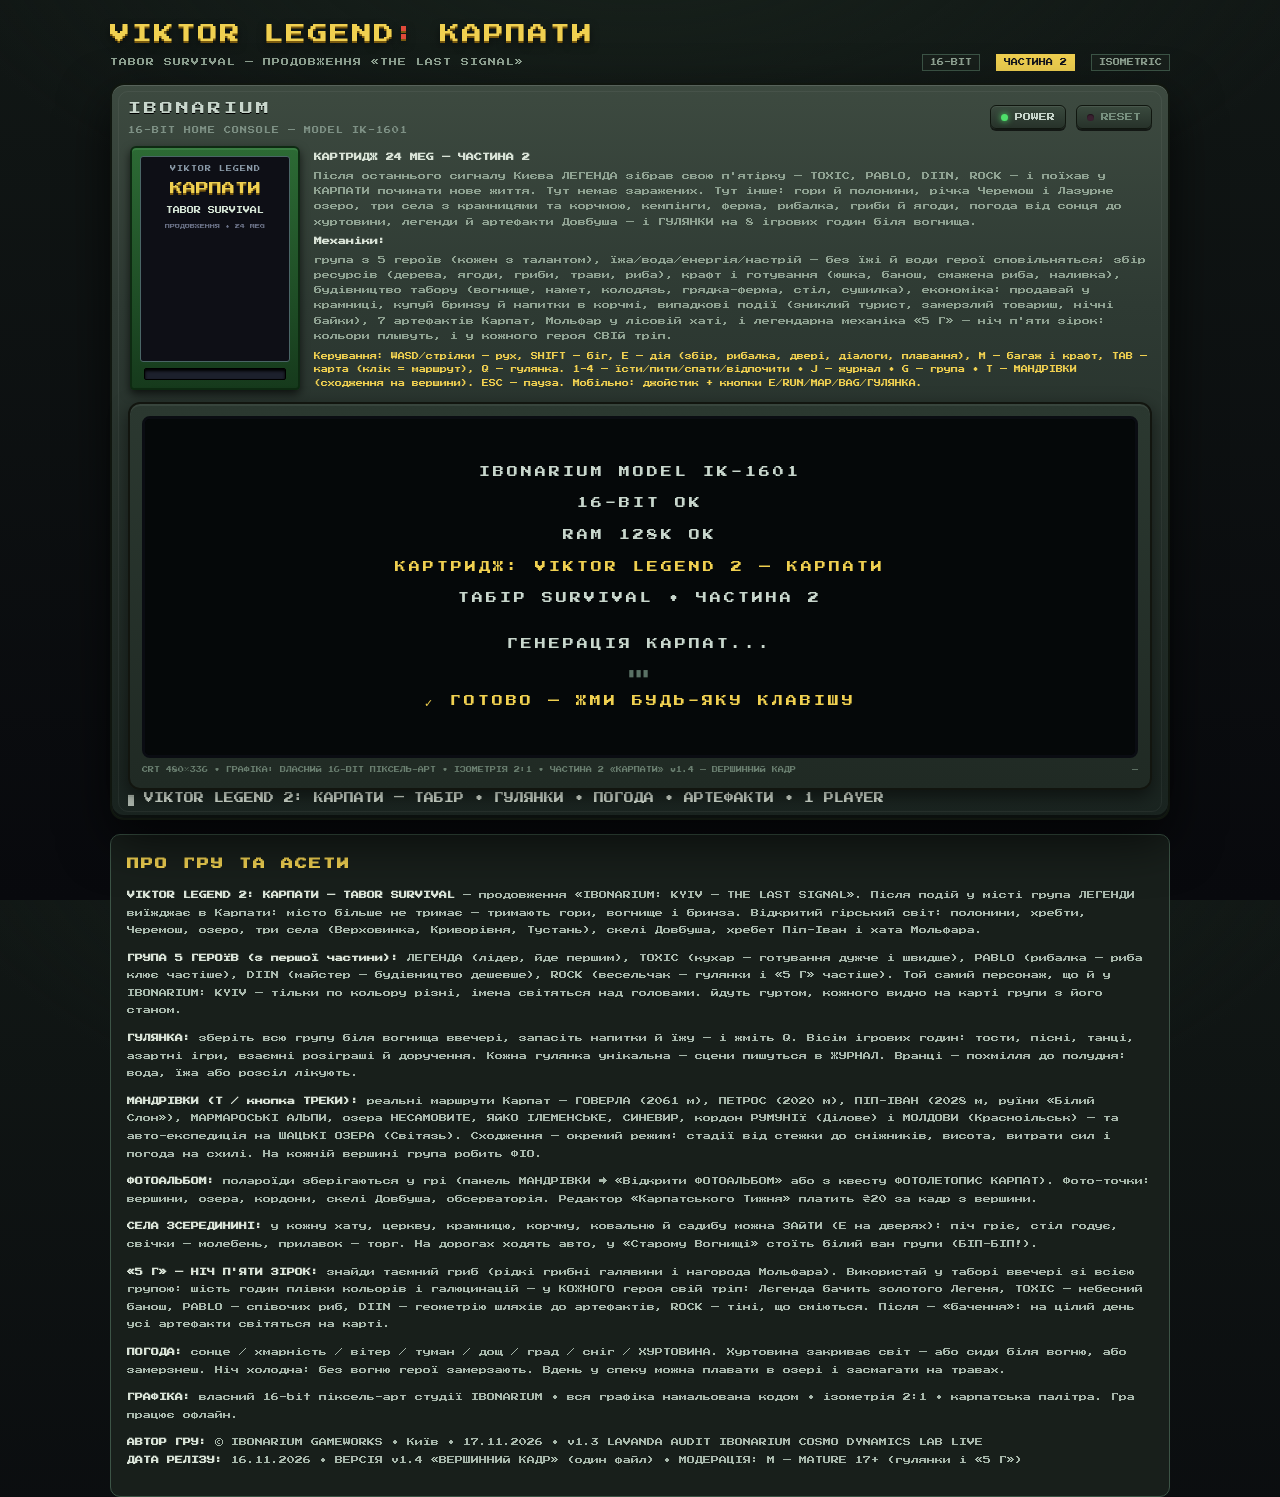
==== commit 051a5ede: "Update game author and release date information" ====
--- a/index.html
+++ b/index.html
@@ -481,7 +481,7 @@
   <p><b>«5 Г» — НІЧ П'ЯТИ ЗІРОК:</b> знайди таємний гриб (рідкі грибні галявини і нагорода Мольфара). Використай у таборі ввечері зі всією групою: шість годин плівки кольорів і галюцинацій — у КОЖНОГО героя свій тріп: Лєгенда бачить золотого Легеня, TOXIC — небесний банош, PABLO — співочих риб, DIIN — геометрію шляхів до артефактів, ROCK — тіні, що сміються. Після — «бачення»: на цілий день усі артефакти світяться на карті.</p>
     <p><b>ПОГОДА:</b> сонце / хмарність / вітер / туман / дощ / град / сніг / ХУРТОВИНА. Хуртовина закриває світ — або сиди біля вогню, або замерзнеш. Ніч холодна: без вогню герої замерзають. Вдень у спеку можна плавати в озері і засмагати на травах.</p>
     <p><b>ГРАФІКА:</b> власний 16-bit піксель-арт студії IBONARIUM • вся графіка намальована кодом • ізометрія 2:1 • карпатська палітра. Гра працює офлайн.</p>
-    <p><b>АВТОР ГРУ:</b> IBONARIUM GAMEWORKS<br><b>ДАТА РЕЛІЗУ:</b> 17.11.2026 • ВЕРСІЯ v1.4 «ВЕРШИННИЙ КАДР» (один файл) • МОДЕРАЦІЯ: M — MATURE 17+ (гулянки і «5 Г»)</p>
+    <p><b>АВТОР ГРУ:</b> © IBONARIUM GAMEWORKS • Київ • 17.11.2026 • v1.3 LAVANDA AUDIT IBONARIUM COSMO DYNAMICS LAB LIVE <br><b>ДАТА РЕЛІЗУ:</b> 16.11.2026 • ВЕРСІЯ v1.4 «ВЕРШИННИЙ КАДР» (один файл) • МОДЕРАЦІЯ: M — MATURE 17+ (гулянки і «5 Г»)</p>
   </section>
 </div>
 <script>
@@ -1628,7 +1628,7 @@
   {id:'petro',name:'DIIN',full:'DIIN — МАЙСТЕР',talent:'МАЙСТЕР',tdesc:'будівництво табору дешевше на 25%',
    nameColor:'#f0c050',
    look:{skin:'#f0b48c',hair:'#2a1e12',hat:'none',jacket:'#d8a028',pants:'#3a3e4c',pack:true}},
-  {id:'maksym',name:'ROCK',full:'ROCK — ВЕСЕЛЬЧАК',talent:'ВЕСЕЛЬЧАК',tdesc:'гулянки дужчі, знаходить «5 Г» частіше',
+  {id:'maksym',name:'ROCK',full:'ROCK — ВЕСЕЛЬЧАК',talent:'ВЕСЕЛЬЧАК',tdesc:'гулянки дужчі, знаходить «5 груш» частіше',
    nameColor:'#ff7a8a',
    look:{skin:'#e8ac80',hair:'#1e1610',hat:'none',jacket:'#b83848',pants:'#2e3238',pack:true}},
 ];
